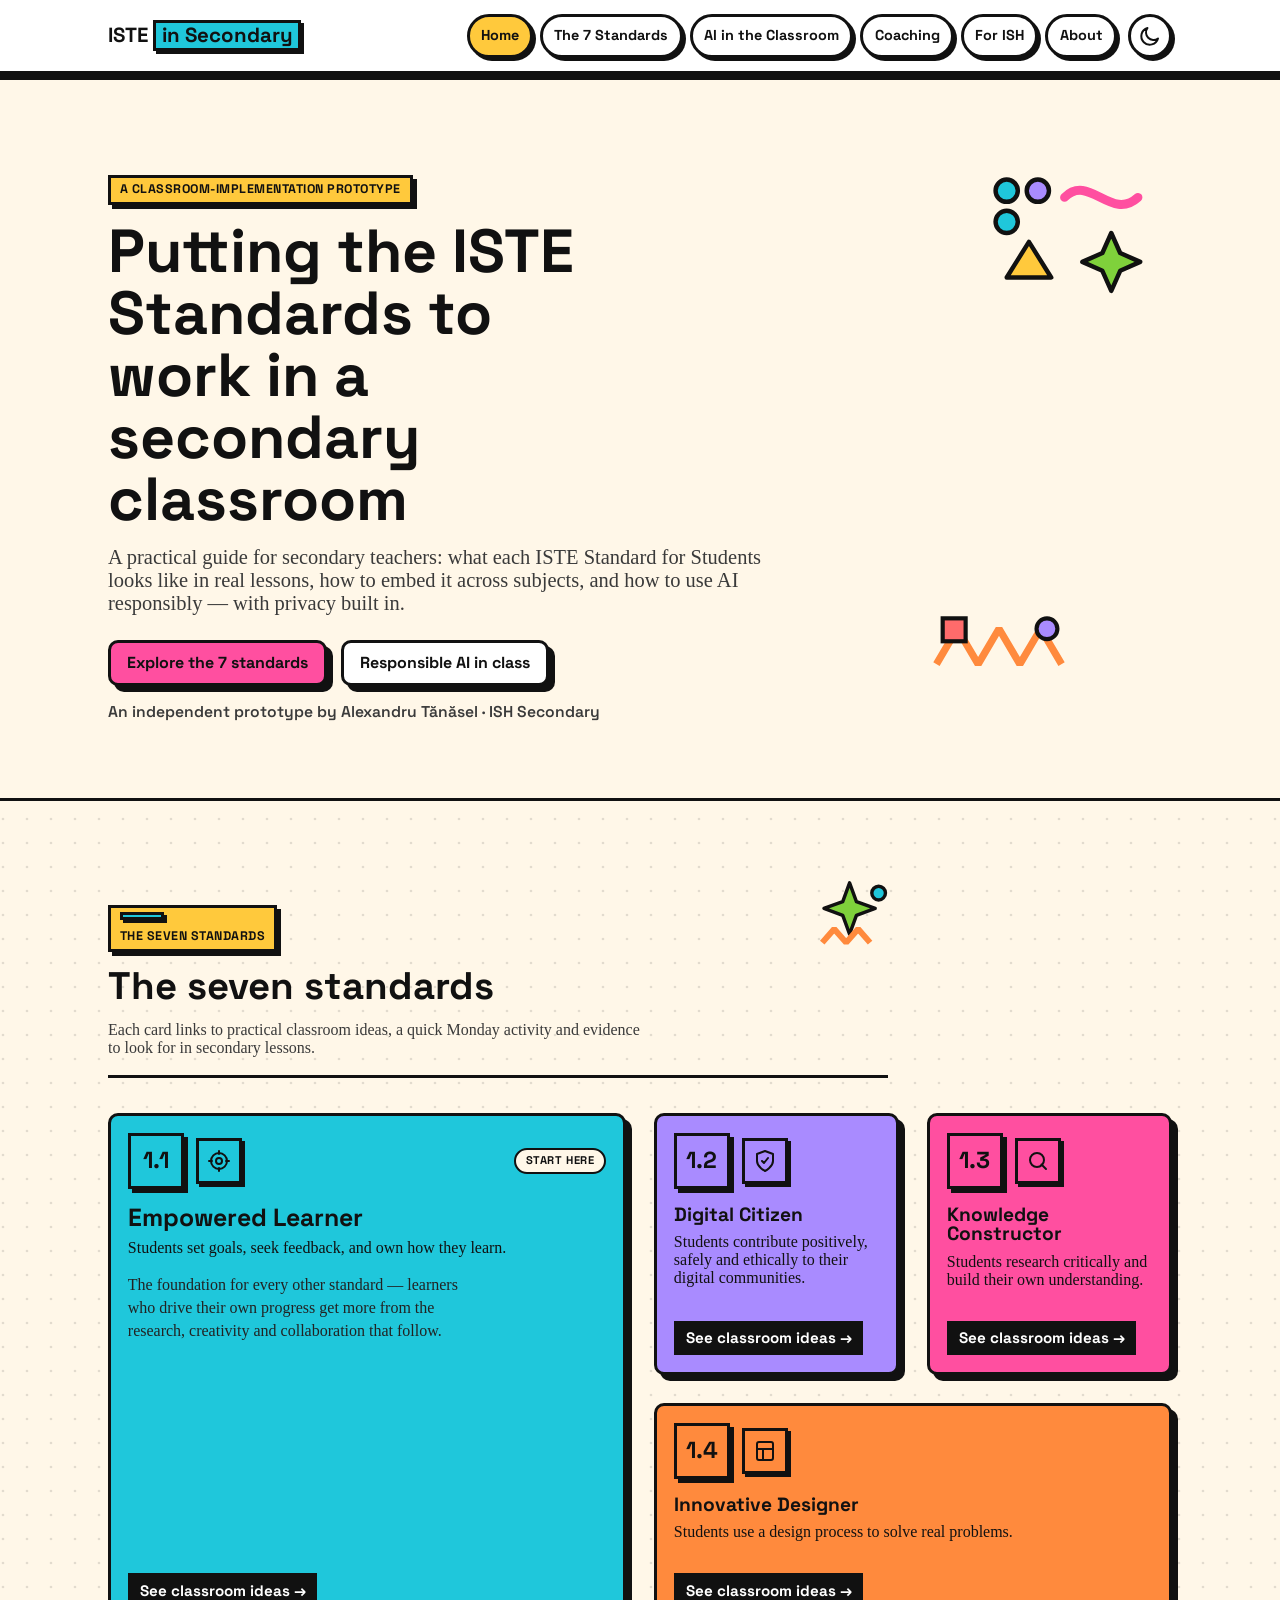
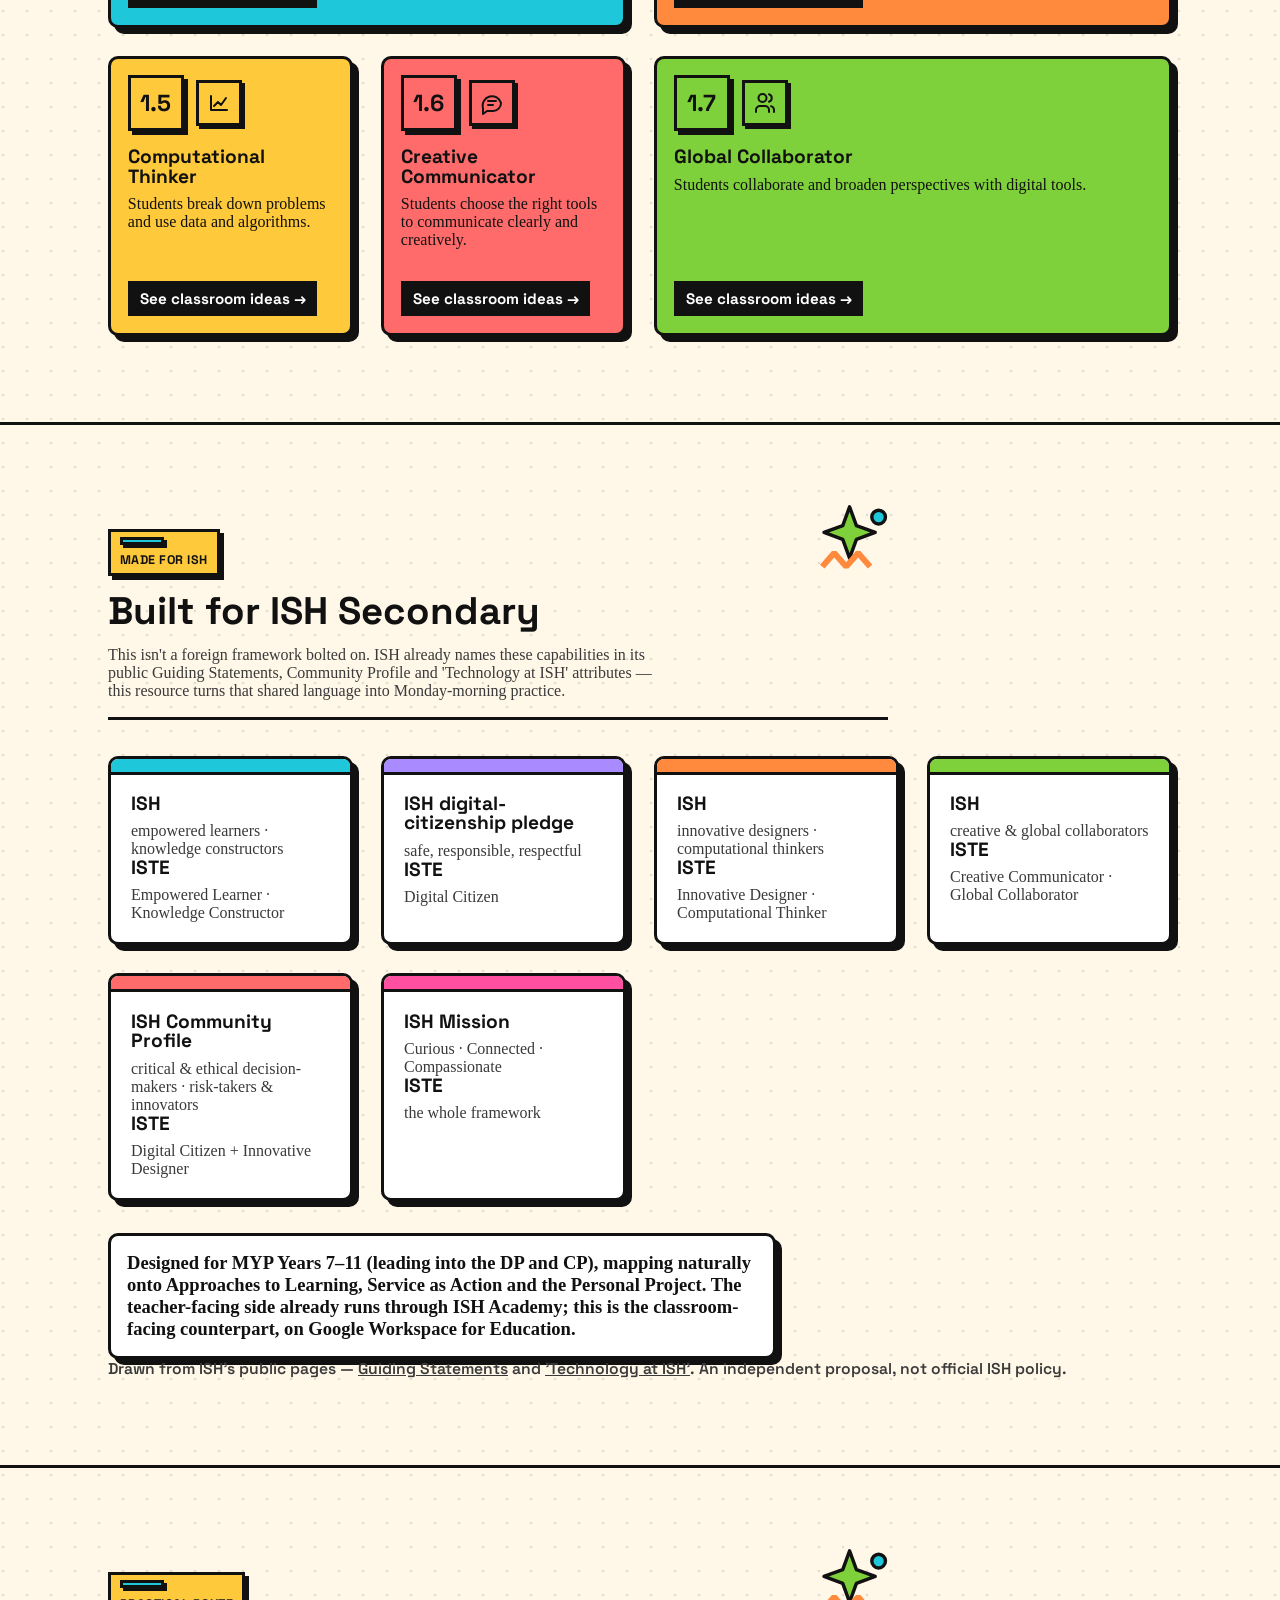
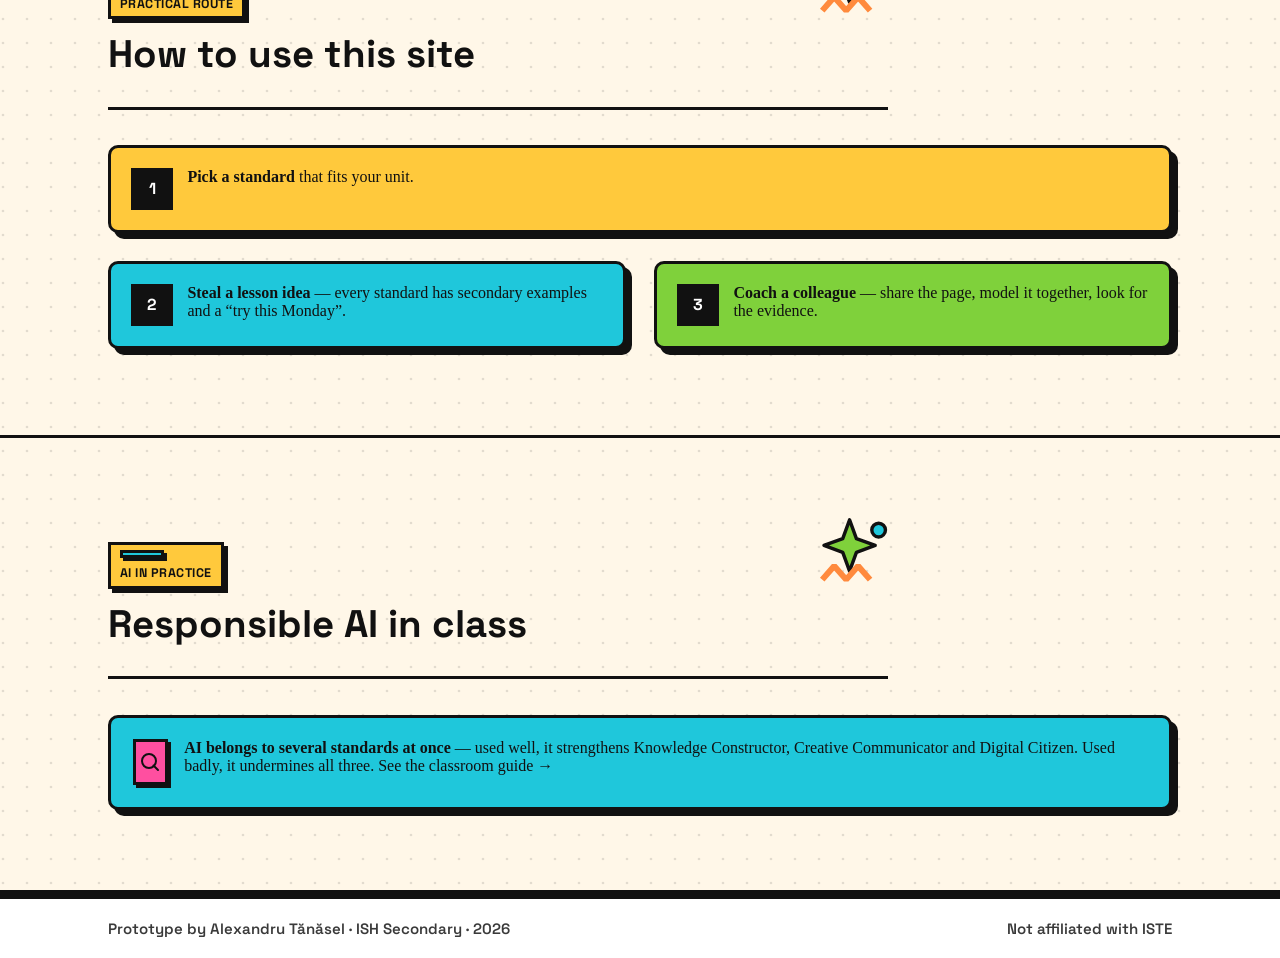
==== index.html @ 7b39c1ab "UI polish: fix tablet nav overflow + enrich featured tile - Raise hamburger breakpoint 820px -> 1000" ====
<!doctype html>
<html lang="en" data-theme="light">
<head>
  <meta charset="utf-8">
  <meta name="viewport" content="width=device-width, initial-scale=1">
  <title>ISTE in Secondary | Classroom Implementation Prototype</title>
  <meta name="description" content="A practical secondary-school guide to putting the ISTE Standards for Students into classroom practice, with responsible AI and privacy built in.">
  <meta property="og:title" content="ISTE in Secondary">
  <meta property="og:description" content="Putting the ISTE Standards to work in secondary classrooms through practical lesson ideas, coaching and responsible AI use.">
  <meta property="og:type" content="website">
  <link rel="preconnect" href="https://fonts.googleapis.com">
  <link rel="preconnect" href="https://fonts.gstatic.com" crossorigin>
  <link href="https://fonts.googleapis.com/css2?family=Space+Grotesk:wght@500;600;700&amp;family=Inter:wght@400;500;600;700&amp;display=swap" rel="stylesheet">
  <link rel="icon" href="assets/favicon.svg" type="image/svg+xml">
  <link rel="stylesheet" href="assets/styles.css">
  <script src="assets/app.js" defer></script>
</head>
<body>
  <a class="skip-link" href="#main">Skip to content</a>

  <svg class="svg-sprite" aria-hidden="true" focusable="false">
    <symbol id="icon-menu" viewBox="0 0 24 24"><path d="M4 7h16M4 12h16M4 17h16" fill="none" stroke="currentColor" stroke-width="2" stroke-linecap="round"/></symbol>
    <symbol id="icon-close" viewBox="0 0 24 24"><path d="m6 6 12 12M18 6 6 18" fill="none" stroke="currentColor" stroke-width="2" stroke-linecap="round"/></symbol>
    <symbol id="icon-sun" viewBox="0 0 24 24"><path d="M12 4V2m0 20v-2m8-8h2M2 12h2m14.95-6.95 1.4-1.4M3.65 20.35l1.4-1.4m0-13.9-1.4-1.4m16.7 16.7-1.4-1.4M12 8a4 4 0 1 1 0 8 4 4 0 0 1 0-8Z" fill="none" stroke="currentColor" stroke-width="2" stroke-linecap="round" stroke-linejoin="round"/></symbol>
    <symbol id="icon-moon" viewBox="0 0 24 24"><path d="M20 14.5A7.5 7.5 0 0 1 9.5 4 8.5 8.5 0 1 0 20 14.5Z" fill="none" stroke="currentColor" stroke-width="2" stroke-linecap="round" stroke-linejoin="round"/></symbol>
    <symbol id="icon-target" viewBox="0 0 24 24"><circle cx="12" cy="12" r="8" fill="none" stroke="currentColor" stroke-width="2"/><circle cx="12" cy="12" r="3" fill="none" stroke="currentColor" stroke-width="2"/><path d="M12 2v3M12 19v3M2 12h3M19 12h3" fill="none" stroke="currentColor" stroke-width="2" stroke-linecap="round"/></symbol>
    <symbol id="icon-shield" viewBox="0 0 24 24"><path d="M12 22s8-4 8-10V5l-8-3-8 3v7c0 6 8 10 8 10Z" fill="none" stroke="currentColor" stroke-width="2" stroke-linejoin="round"/><path d="m9 12 2 2 4-5" fill="none" stroke="currentColor" stroke-width="2" stroke-linecap="round" stroke-linejoin="round"/></symbol>
    <symbol id="icon-search" viewBox="0 0 24 24"><circle cx="11" cy="11" r="7" fill="none" stroke="currentColor" stroke-width="2"/><path d="m20 20-4.5-4.5" fill="none" stroke="currentColor" stroke-width="2" stroke-linecap="round"/></symbol>
    <symbol id="icon-lightbulb" viewBox="0 0 24 24"><path d="M9 18h6M10 22h4M8 14a6 6 0 1 1 8 0c-.8.7-1.2 1.5-1.2 2.5H9.2c0-1-.4-1.8-1.2-2.5Z" fill="none" stroke="currentColor" stroke-width="2" stroke-linecap="round" stroke-linejoin="round"/></symbol>
    <symbol id="icon-layout" viewBox="0 0 24 24"><path d="M4 5a2 2 0 0 1 2-2h12a2 2 0 0 1 2 2v14a2 2 0 0 1-2 2H6a2 2 0 0 1-2-2V5Z" fill="none" stroke="currentColor" stroke-width="2"/><path d="M4 10h16M10 10v11" fill="none" stroke="currentColor" stroke-width="2"/></symbol>
    <symbol id="icon-data" viewBox="0 0 24 24"><path d="M4 19V5M4 19h16" fill="none" stroke="currentColor" stroke-width="2" stroke-linecap="round"/><path d="m7 15 4-4 3 3 5-7" fill="none" stroke="currentColor" stroke-width="2" stroke-linecap="round" stroke-linejoin="round"/></symbol>
    <symbol id="icon-message" viewBox="0 0 24 24"><path d="M21 12a8 8 0 0 1-8 8H7l-4 3v-6a8 8 0 1 1 18-5Z" fill="none" stroke="currentColor" stroke-width="2" stroke-linejoin="round"/><path d="M8 10h8M8 14h5" fill="none" stroke="currentColor" stroke-width="2" stroke-linecap="round"/></symbol>
    <symbol id="icon-users" viewBox="0 0 24 24"><path d="M16 21v-2a4 4 0 0 0-4-4H7a4 4 0 0 0-4 4v2M9.5 11a4 4 0 1 0 0-8 4 4 0 0 0 0 8ZM21 21v-2a4 4 0 0 0-3-3.85M16 3.2a4 4 0 0 1 0 7.6" fill="none" stroke="currentColor" stroke-width="2" stroke-linecap="round" stroke-linejoin="round"/></symbol>
  </svg>

  <header class="site-header">
    <div class="header-inner">
      <a class="wordmark" href="index.html" aria-label="ISTE in Secondary home">ISTE <strong>in Secondary</strong></a>
      <button class="menu-toggle" type="button" data-menu-toggle aria-label="Open menu" aria-expanded="false" aria-controls="site-nav">
        <svg class="icon icon-menu" aria-hidden="true"><use href="#icon-menu"></use></svg>
        <svg class="icon icon-close" aria-hidden="true"><use href="#icon-close"></use></svg>
      </button>
      <nav class="site-nav" id="site-nav" aria-label="Primary navigation">
        <a href="index.html" aria-current="page">Home</a>
        <a href="standards.html">The 7 Standards</a>
        <a href="ai.html">AI in the Classroom</a>
        <a href="coaching.html">Coaching</a>
        <a href="index.html#for-ish">For ISH</a>
        <a href="about.html">About</a>
        <button class="theme-toggle" type="button" data-theme-toggle aria-label="Switch to dark theme" aria-pressed="false">
          <svg class="icon icon-moon" aria-hidden="true"><use href="#icon-moon"></use></svg>
          <svg class="icon icon-sun" aria-hidden="true"><use href="#icon-sun"></use></svg>
          <span class="sr-only">Toggle theme</span>
        </button>
      </nav>
    </div>
  </header>

  <main id="main">
    <section class="hero">
      <div class="container">
        <svg class="motif motif-hero motif-hero-a" aria-hidden="true" focusable="false" viewBox="0 0 160 120"><circle class="motif-dot" cx="24" cy="24" r="10"/><circle class="motif-dot motif-dot-alt" cx="52" cy="24" r="10"/><circle class="motif-dot" cx="24" cy="52" r="10"/><path class="motif-squiggle" d="M76 30c22-22 42 22 66 0"/><path class="motif-triangle" d="M24 102 44 70l20 32z"/><path class="motif-star" d="m118 62 8 18 18 8-18 8-8 18-8-18-18-8 18-8z"/></svg>
        <svg class="motif motif-hero motif-hero-b" aria-hidden="true" focusable="false" viewBox="0 0 140 80"><path class="motif-zig" d="M10 52 30 18l20 34 20-34 20 34 20-34 20 34"/><rect class="motif-block" x="16" y="8" width="22" height="22" rx="0"/><circle class="motif-dot motif-dot-alt" cx="116" cy="18" r="10"/></svg>
        <span class="overline">A CLASSROOM-IMPLEMENTATION PROTOTYPE</span>
        <h1>Putting the ISTE Standards to work in a secondary classroom</h1>
        <p class="lede">A practical guide for secondary teachers: what each ISTE Standard for Students looks like in real lessons, how to embed it across subjects, and how to use AI responsibly — with privacy built in.</p>
        <div class="button-row">
          <a class="button button-primary" href="standards.html">Explore the 7 standards</a>
          <a class="button button-ghost" href="ai.html">Responsible AI in class</a>
        </div>
        <p class="hero-credit">An independent prototype by Alexandru Tănăsel · ISH Secondary</p>
      </div>
    </section>

    <section class="section-block" aria-labelledby="standards-heading">
      <div class="container">
        <div class="section-heading">
          <svg class="motif motif-heading" aria-hidden="true" focusable="false" viewBox="0 0 96 96"><path class="motif-star" d="m44 8 8 22 22 8-22 8-8 22-8-22-22-8 22-8z"/><path class="motif-zig" d="m12 78 14-16 14 16 14-16 14 16"/><circle class="motif-dot" cx="78" cy="20" r="8"/></svg>
          <span class="section-kicker">The seven standards</span>
          <h2 id="standards-heading">The seven standards</h2>
          <p>Each card links to practical classroom ideas, a quick Monday activity and evidence to look for in secondary lessons.</p>
        </div>
        <div class="bento-grid">
          <a class="standard-card s1 featured" href="standards.html#s1">
            <div class="card-top">
              <span class="standard-number">1.1</span>
              <span class="icon-chip"><svg class="icon" aria-hidden="true"><use href="#icon-target"></use></svg></span>
              <span class="featured-tag">Start here</span>
            </div>
            <div>
              <h3>Empowered Learner</h3>
              <p>Students set goals, seek feedback, and own how they learn.</p>
              <p class="featured-extra">The foundation for every other standard &mdash; learners who drive their own progress get more from the research, creativity and collaboration that follow.</p>
            </div>
            <span class="card-link">See classroom ideas &rarr;</span>
          </a>
          <a class="standard-card s2" href="standards.html#s2">
            <div class="card-top">
              <span class="standard-number">1.2</span>
              <span class="icon-chip"><svg class="icon" aria-hidden="true"><use href="#icon-shield"></use></svg></span>
            </div>
            <div>
              <h3>Digital Citizen</h3>
              <p>Students contribute positively, safely and ethically to their digital communities.</p>
            </div>
            <span class="card-link">See classroom ideas &rarr;</span>
          </a>
          <a class="standard-card s3" href="standards.html#s3">
            <div class="card-top">
              <span class="standard-number">1.3</span>
              <span class="icon-chip"><svg class="icon" aria-hidden="true"><use href="#icon-search"></use></svg></span>
            </div>
            <div>
              <h3>Knowledge Constructor</h3>
              <p>Students research critically and build their own understanding.</p>
            </div>
            <span class="card-link">See classroom ideas &rarr;</span>
          </a>
          <a class="standard-card s4" href="standards.html#s4">
            <div class="card-top">
              <span class="standard-number">1.4</span>
              <span class="icon-chip"><svg class="icon" aria-hidden="true"><use href="#icon-layout"></use></svg></span>
            </div>
            <div>
              <h3>Innovative Designer</h3>
              <p>Students use a design process to solve real problems.</p>
            </div>
            <span class="card-link">See classroom ideas &rarr;</span>
          </a>
          <a class="standard-card s5" href="standards.html#s5">
            <div class="card-top">
              <span class="standard-number">1.5</span>
              <span class="icon-chip"><svg class="icon" aria-hidden="true"><use href="#icon-data"></use></svg></span>
            </div>
            <div>
              <h3>Computational Thinker</h3>
              <p>Students break down problems and use data and algorithms.</p>
            </div>
            <span class="card-link">See classroom ideas &rarr;</span>
          </a>
          <a class="standard-card s6" href="standards.html#s6">
            <div class="card-top">
              <span class="standard-number">1.6</span>
              <span class="icon-chip"><svg class="icon" aria-hidden="true"><use href="#icon-message"></use></svg></span>
            </div>
            <div>
              <h3>Creative Communicator</h3>
              <p>Students choose the right tools to communicate clearly and creatively.</p>
            </div>
            <span class="card-link">See classroom ideas &rarr;</span>
          </a>
          <a class="standard-card s7" href="standards.html#s7">
            <div class="card-top">
              <span class="standard-number">1.7</span>
              <span class="icon-chip"><svg class="icon" aria-hidden="true"><use href="#icon-users"></use></svg></span>
            </div>
            <div>
              <h3>Global Collaborator</h3>
              <p>Students collaborate and broaden perspectives with digital tools.</p>
            </div>
            <span class="card-link">See classroom ideas &rarr;</span>
          </a>
        </div>
      </div>
    </section>

    <section class="section-block" id="for-ish" aria-labelledby="for-ish-heading">
      <div class="container">
        <div class="section-heading">
          <svg class="motif motif-heading" aria-hidden="true" focusable="false" viewBox="0 0 96 96"><path class="motif-star" d="m44 8 8 22 22 8-22 8-8 22-8-22-22-8 22-8z"/><path class="motif-zig" d="m12 78 14-16 14 16 14-16 14 16"/><circle class="motif-dot" cx="78" cy="20" r="8"/></svg>
          <span class="section-kicker">MADE FOR ISH</span>
          <h2 id="for-ish-heading">Built for ISH Secondary</h2>
          <p>This isn't a foreign framework bolted on. ISH already names these capabilities in its public Guiding Statements, Community Profile and 'Technology at ISH' attributes — this resource turns that shared language into Monday-morning practice.</p>
        </div>
        <div class="cards-grid">
          <article class="info-card s1">
            <h3>ISH</h3>
            <p>empowered learners · knowledge constructors</p>
            <h3>ISTE</h3>
            <p>Empowered Learner · Knowledge Constructor</p>
          </article>
          <article class="info-card s2">
            <h3>ISH digital-citizenship pledge</h3>
            <p>safe, responsible, respectful</p>
            <h3>ISTE</h3>
            <p>Digital Citizen</p>
          </article>
          <article class="info-card s4">
            <h3>ISH</h3>
            <p>innovative designers · computational thinkers</p>
            <h3>ISTE</h3>
            <p>Innovative Designer · Computational Thinker</p>
          </article>
          <article class="info-card s7">
            <h3>ISH</h3>
            <p>creative &amp; global collaborators</p>
            <h3>ISTE</h3>
            <p>Creative Communicator · Global Collaborator</p>
          </article>
          <article class="info-card s6">
            <h3>ISH Community Profile</h3>
            <p>critical &amp; ethical decision-makers · risk-takers &amp; innovators</p>
            <h3>ISTE</h3>
            <p>Digital Citizen + Innovative Designer</p>
          </article>
          <article class="info-card s3">
            <h3>ISH Mission</h3>
            <p>Curious · Connected · Compassionate</p>
            <h3>ISTE</h3>
            <p>the whole framework</p>
          </article>
        </div>
        <p class="closing-line">Designed for <strong>MYP Years 7–11</strong> (leading into the DP and CP), mapping naturally onto Approaches to Learning, Service as Action and the Personal Project. The teacher-facing side already runs through <strong>ISH Academy</strong>; this is the classroom-facing counterpart, on <strong>Google Workspace for Education</strong>.</p>
        <p class="hero-credit">Drawn from ISH's public pages — <a href="https://www.ishthehague.nl/about/guiding-statements" target="_blank" rel="noopener">Guiding Statements</a> and <a href="https://www.ishthehague.nl/academic/technology-ish" target="_blank" rel="noopener">'Technology at ISH'</a>. An independent proposal, not official ISH policy.</p>
      </div>
    </section>

    <section class="section-block" aria-labelledby="use-heading">
      <div class="container">
        <div class="section-heading">
          <svg class="motif motif-heading" aria-hidden="true" focusable="false" viewBox="0 0 96 96"><path class="motif-star" d="m44 8 8 22 22 8-22 8-8 22-8-22-22-8 22-8z"/><path class="motif-zig" d="m12 78 14-16 14 16 14-16 14 16"/><circle class="motif-dot" cx="78" cy="20" r="8"/></svg>
          <span class="section-kicker">Practical route</span>
          <h2 id="use-heading">How to use this site</h2>
        </div>
        <div class="steps-grid">
          <article class="step-card">
            <span class="step-number">1</span>
            <p><strong>Pick a standard</strong> that fits your unit.</p>
          </article>
          <article class="step-card">
            <span class="step-number">2</span>
            <p><strong>Steal a lesson idea</strong> — every standard has secondary examples and a “try this Monday”.</p>
          </article>
          <article class="step-card">
            <span class="step-number">3</span>
            <p><strong>Coach a colleague</strong> — share the page, model it together, look for the evidence.</p>
          </article>
        </div>
      </div>
    </section>

    <section class="section-block" aria-labelledby="ai-heading">
      <div class="container">
        <div class="section-heading">
          <svg class="motif motif-heading" aria-hidden="true" focusable="false" viewBox="0 0 96 96"><path class="motif-star" d="m44 8 8 22 22 8-22 8-8 22-8-22-22-8 22-8z"/><path class="motif-zig" d="m12 78 14-16 14 16 14-16 14 16"/><circle class="motif-dot" cx="78" cy="20" r="8"/></svg>
          <span class="section-kicker">AI in practice</span>
          <h2 id="ai-heading">Responsible AI in class</h2>
        </div>
        <a class="teaser-card" href="ai.html">
          <span class="icon-chip s3"><svg class="icon" aria-hidden="true"><use href="#icon-search"></use></svg></span>
          <span>
            <strong>AI belongs to several standards at once</strong> — used well, it strengthens Knowledge Constructor, Creative Communicator and Digital Citizen. Used badly, it undermines all three. <span>See the classroom guide &rarr;</span>
          </span>
        </a>
      </div>
    </section>
  </main>

  <footer class="site-footer">
    <div class="footer-inner">
      <p>Prototype by Alexandru Tănăsel · ISH Secondary · <span data-year>2026</span></p>
      <p>Not affiliated with ISTE</p>
    </div>
  </footer>
</body>
</html>
---- assets/styles.css ----
:root{
  --paper:#FFF7E8; --surface:#FFFFFF; --ink:#111111; --muted:#3A3A3A; --line:#111111;
  --pink:#FF4FA0; --cyan:#1FC7DB; --yellow:#FFC93C; --lime:#7FD13B; --violet:#A98BFF; --orange:#FF8A3D; --coral:#FF6B6B;
  --primary:#FF4FA0; --accent:#1FC7DB; --radius:10px; --shadow:6px 6px 0 var(--ink); --maxw:1120px;
  --s1:#1FC7DB; --s2:#A98BFF; --s3:#FF4FA0; --s4:#FF8A3D; --s5:#FFC93C; --s6:#FF6B6B; --s7:#7FD13B;
  --gap:clamp(1rem,2.5vw,1.75rem);
  --paper-dots:url("data:image/svg+xml,%3Csvg xmlns='http://www.w3.org/2000/svg' width='24' height='24' viewBox='0 0 24 24'%3E%3Ccircle cx='3' cy='3' r='1.35' fill='%23111111' fill-opacity='.12'/%3E%3C/svg%3E");
}
[data-theme="dark"]{
  --paper:#161616; --surface:#201E1A; --ink:#FFFFFF; --muted:#D8D2C6; --line:#FFFFFF; --shadow:6px 6px 0 #FFFFFF;
  --paper-dots:url("data:image/svg+xml,%3Csvg xmlns='http://www.w3.org/2000/svg' width='24' height='24' viewBox='0 0 24 24'%3E%3Ccircle cx='3' cy='3' r='1.35' fill='%23FFFFFF' fill-opacity='.13'/%3E%3C/svg%3E");
}

*,
*::before,
*::after{
  box-sizing:border-box;
}

html{
  background:var(--paper);
  color:var(--ink);
  scroll-behavior:smooth;
}

body{
  margin:0;
  min-width:0;
  overflow-x:hidden;
  background-color:var(--paper);
  background-image:var(--paper-dots);
  color:var(--ink);
  font-family:"Inter", system-ui, -apple-system, BlinkMacSystemFont, "Segoe UI", sans-serif;
  font-size:1.0625rem;
  line-height:1.6;
  text-rendering:optimizeLegibility;
}

:target{
  scroll-margin-top:7.25rem;
}

body,
button,
input,
textarea,
select{
  font:inherit;
}

a{
  color:inherit;
}

svg{
  display:block;
  flex:0 0 auto;
}

h1,
h2,
h3,
p,
ul,
ol{
  margin-top:0;
}

h1,
h2,
h3{
  color:var(--ink);
  font-family:"Space Grotesk", "Inter", system-ui, sans-serif;
  font-weight:700;
  letter-spacing:0;
  line-height:1.02;
}

h1{
  max-width:13.5ch;
  margin-bottom:1rem;
  font-size:clamp(2.4rem,5vw,3.8rem);
}

h2{
  margin-bottom:1rem;
  font-size:clamp(1.7rem,3vw,2.45rem);
}

h3{
  margin-bottom:.55rem;
  font-size:1.2rem;
}

p{
  color:var(--muted);
}

ul,
ol{
  padding-left:1.25rem;
}

.svg-sprite{
  position:absolute;
  width:0;
  height:0;
  overflow:hidden;
}

.skip-link{
  position:absolute;
  top:.75rem;
  left:.75rem;
  z-index:100;
  min-height:44px;
  padding:.65rem 1rem;
  border:3px solid var(--line);
  border-radius:var(--radius);
  background:var(--yellow);
  box-shadow:var(--shadow);
  color:#111111;
  font-family:"Space Grotesk", "Inter", system-ui, sans-serif;
  font-weight:700;
  text-decoration:none;
  transform:translateY(-190%);
}

.skip-link:focus{
  transform:translateY(0);
  outline:3px solid var(--line);
  outline-offset:2px;
}

.site-header{
  position:sticky;
  top:0;
  z-index:50;
  border-bottom:3px solid var(--line);
  background:var(--surface);
  box-shadow:0 6px 0 var(--line);
}

.header-inner{
  position:relative;
  display:flex;
  align-items:center;
  max-width:var(--maxw);
  margin:0 auto;
  padding:.85rem var(--gap);
  gap:1rem;
}

.wordmark{
  display:inline-flex;
  align-items:center;
  gap:.32rem;
  color:var(--ink);
  font-family:"Space Grotesk", "Inter", system-ui, sans-serif;
  font-size:1.28rem;
  font-weight:700;
  line-height:1;
  text-decoration:none;
  white-space:nowrap;
}

.wordmark strong{
  display:inline-block;
  padding:.14rem .34rem .18rem;
  border:3px solid #111111;
  border-radius:0;
  background:var(--cyan);
  box-shadow:3px 3px 0 #111111;
  color:#111111;
}

.site-nav{
  display:flex;
  align-items:center;
  gap:.45rem;
  margin-left:auto;
}

.site-nav a{
  display:inline-flex;
  align-items:center;
  min-height:44px;
  padding:.42rem .7rem;
  border:3px solid var(--line);
  border-radius:999px;
  background:var(--surface);
  box-shadow:3px 3px 0 var(--line);
  color:var(--ink);
  font-family:"Space Grotesk", "Inter", system-ui, sans-serif;
  font-size:.9rem;
  font-weight:700;
  line-height:1.1;
  text-decoration:none;
}

.site-nav a:hover,
.site-nav a[aria-current="page"]{
  border-color:#111111;
  background:var(--yellow);
  box-shadow:3px 3px 0 var(--line);
  color:#111111;
}

.menu-toggle,
.theme-toggle{
  display:inline-flex;
  align-items:center;
  justify-content:center;
  width:44px;
  min-width:44px;
  height:44px;
  border:3px solid var(--line);
  border-radius:999px;
  background:var(--surface);
  box-shadow:3px 3px 0 var(--line);
  color:var(--ink);
  cursor:pointer;
}

.menu-toggle{
  display:none;
  margin-left:auto;
}

.theme-toggle{
  margin-left:.25rem;
}

.menu-toggle:hover,
.theme-toggle:hover{
  border-color:#111111;
  background:var(--violet);
  box-shadow:3px 3px 0 var(--line);
  color:#111111;
}

.icon{
  width:24px;
  height:24px;
}

.icon-sun{
  display:none;
}

[data-theme="dark"] .icon-sun{
  display:block;
}

[data-theme="dark"] .icon-moon{
  display:none;
}

.icon-close{
  display:none;
}

.menu-toggle[aria-expanded="true"] .icon-menu{
  display:none;
}

.menu-toggle[aria-expanded="true"] .icon-close{
  display:block;
}

.sr-only{
  position:absolute;
  width:1px;
  height:1px;
  padding:0;
  margin:-1px;
  overflow:hidden;
  clip:rect(0,0,0,0);
  white-space:nowrap;
  border:0;
}

:focus-visible{
  outline:3px solid var(--line);
  outline-offset:2px;
}

.container{
  max-width:var(--maxw);
  margin:0 auto;
  padding:0 var(--gap);
}

.hero,
.page-hero{
  position:relative;
  border-bottom:3px solid var(--line);
  background:var(--paper);
  padding:clamp(3.3rem,8vw,6.3rem) 0 clamp(2.7rem,6vw,4.7rem);
}

.hero .container,
.page-hero .container,
.section-heading,
.standard-title,
.prose section{
  position:relative;
}

.hero .container > :not(.motif),
.page-hero .container > :not(.motif),
.section-heading > :not(.motif),
.standard-title > :not(.motif),
.prose section > :not(.motif){
  position:relative;
  z-index:1;
}

.hero .lede,
.page-hero .lede{
  max-width:68ch;
  margin-bottom:1.4rem;
  color:var(--muted);
  font-size:clamp(1.12rem,2vw,1.28rem);
}

.overline,
.section-kicker{
  display:inline-block;
  width:max-content;
  max-width:100%;
  margin-bottom:.9rem;
  padding:.28rem .55rem .34rem;
  border:3px solid #111111;
  border-radius:0;
  background:var(--yellow);
  box-shadow:4px 4px 0 #111111;
  color:#111111;
  font-family:"Space Grotesk", "Inter", system-ui, sans-serif;
  font-size:.78rem;
  font-weight:700;
  letter-spacing:.04em;
  line-height:1.15;
  text-transform:uppercase;
}

.section-kicker::before{
  display:block;
  width:44px;
  height:8px;
  margin-bottom:.55rem;
  border:3px solid #111111;
  background:var(--accent);
  box-shadow:3px 3px 0 #111111;
  content:"";
}

.motif{
  position:absolute;
  z-index:0;
  pointer-events:none;
}

.motif-hero-a{
  top:-.7rem;
  right:clamp(.25rem,5vw,2.6rem);
  width:clamp(118px,16vw,178px);
}

.motif-hero-b{
  right:clamp(2.5rem,12vw,8rem);
  bottom:clamp(.5rem,3vw,1.8rem);
  width:clamp(94px,12vw,146px);
}

.motif-heading{
  top:-.7rem;
  right:-.35rem;
  width:82px;
}

.motif-standard{
  top:.5rem;
  right:.8rem;
  width:72px;
}

.motif-prose{
  top:1rem;
  right:.5rem;
}

.motif-dot{
  fill:var(--cyan);
  stroke:var(--line);
  stroke-width:4px;
}

.motif-dot-alt{
  fill:var(--violet);
}

.motif-squiggle{
  fill:none;
  stroke:var(--pink);
  stroke-width:8px;
  stroke-linecap:round;
}

.motif-triangle{
  fill:var(--yellow);
  stroke:var(--line);
  stroke-linejoin:round;
  stroke-width:4px;
}

.motif-star{
  fill:var(--lime);
  stroke:var(--line);
  stroke-linejoin:round;
  stroke-width:4px;
}

.motif-zig{
  fill:none;
  stroke:var(--orange);
  stroke-linejoin:bevel;
  stroke-width:7px;
}

.motif-block{
  fill:var(--coral);
  stroke:var(--line);
  stroke-width:4px;
}

.button-row{
  display:flex;
  flex-wrap:wrap;
  gap:.9rem;
  margin:1.6rem 0 1rem;
}

.button{
  display:inline-flex;
  align-items:center;
  justify-content:center;
  min-height:44px;
  padding:.68rem 1rem;
  border:3px solid var(--line);
  border-radius:var(--radius);
  box-shadow:var(--shadow);
  font-family:"Space Grotesk", "Inter", system-ui, sans-serif;
  font-size:1rem;
  font-weight:700;
  line-height:1.15;
  text-decoration:none;
}

.button-primary{
  border-color:#111111;
  background:var(--primary);
  box-shadow:var(--shadow);
  color:#111111;
}

.button-ghost{
  background:var(--surface);
  color:var(--ink);
}

.hero-credit{
  margin:0;
  color:var(--muted);
  font-family:"Space Grotesk", "Inter", system-ui, sans-serif;
  font-size:.98rem;
  font-weight:600;
}

.section-block{
  padding:clamp(2.9rem,7vw,5.4rem) 0;
}

.section-block + .section-block{
  border-top:3px solid var(--line);
}

.section-heading{
  display:grid;
  grid-template-columns:minmax(0, 1fr);
  max-width:780px;
  margin-bottom:clamp(1.5rem,3vw,2.2rem);
  padding:1.1rem 6rem 1.1rem 0;
  border-bottom:3px solid var(--line);
}

.section-heading p{
  max-width:68ch;
  margin-bottom:0;
}

.bento-grid{
  display:grid;
  grid-template-columns:1fr;
  gap:var(--gap);
}

.standard-card,
.info-card,
.step-card,
.teaser-card,
.pathway-card,
.check-option,
.cta-card,
.practice-card{
  border:3px solid var(--line);
  border-radius:var(--radius);
  background:var(--surface);
  box-shadow:var(--shadow);
}

.standard-card{
  --standard-color:var(--s1);
  --standard-readable:#111111;
  display:flex;
  min-height:100%;
  flex-direction:column;
  gap:1rem;
  padding:1.05rem;
  border-color:#111111;
  background:var(--standard-color);
  color:#111111;
  cursor:pointer;
  text-decoration:none;
}

.standard-card h3,
.standard-card p{
  color:#111111;
}

.standard-card .card-link{
  display:inline-flex;
  width:max-content;
  max-width:100%;
  margin-top:auto;
  padding:.3rem .55rem;
  border:3px solid #111111;
  background:#111111;
  color:#FFFFFF;
  font-family:"Space Grotesk", "Inter", system-ui, sans-serif;
  font-size:.95rem;
  font-weight:700;
}

.card-top,
.standard-title{
  display:flex;
  align-items:center;
  gap:.75rem;
}

.standard-number{
  display:inline-flex;
  align-items:center;
  justify-content:center;
  min-width:56px;
  height:56px;
  padding:.15rem .45rem;
  border:3px solid #111111;
  border-radius:0;
  background:var(--standard-color);
  box-shadow:4px 4px 0 #111111;
  color:#111111;
  font-family:"Space Grotesk", "Inter", system-ui, sans-serif;
  font-size:1.45rem;
  font-weight:700;
  letter-spacing:0;
  line-height:1;
}

.icon-chip{
  display:inline-flex;
  align-items:center;
  justify-content:center;
  width:46px;
  height:46px;
  border:3px solid #111111;
  border-radius:0;
  background:var(--standard-color);
  box-shadow:3px 3px 0 #111111;
  color:#111111;
}

.s1{ --standard-color:var(--s1); --standard-readable:#111111; }
.s2{ --standard-color:var(--s2); --standard-readable:#111111; }
.s3{ --standard-color:var(--s3); --standard-readable:#111111; }
.s4{ --standard-color:var(--s4); --standard-readable:#111111; }
.s5{ --standard-color:var(--s5); --standard-readable:#111111; }
.s6{ --standard-color:var(--s6); --standard-readable:#111111; }
.s7{ --standard-color:var(--s7); --standard-readable:#111111; }

.steps-grid,
.cards-grid,
.pathway-grid,
.practice-grid{
  display:grid;
  grid-template-columns:1fr;
  gap:var(--gap);
}

.step-card,
.info-card,
.pathway-card,
.practice-card,
.check-option,
.cta-card{
  padding:1.25rem;
}

.step-card{
  display:grid;
  grid-template-columns:auto minmax(0, 1fr);
  gap:.9rem;
  border-color:#111111;
  background:var(--yellow);
  color:#111111;
}

.step-card:nth-child(2){
  background:var(--cyan);
}

.step-card:nth-child(3){
  background:var(--lime);
}

.step-card p,
.step-card strong{
  color:#111111;
}

.step-number{
  display:inline-flex;
  align-items:center;
  justify-content:center;
  width:42px;
  height:42px;
  border:3px solid #111111;
  border-radius:0;
  background:#111111;
  color:#FFFFFF;
  font-family:"Space Grotesk", "Inter", system-ui, sans-serif;
  font-weight:700;
  line-height:1;
}

.step-card p,
.pathway-card p,
.info-card p,
.practice-card p,
.check-option p,
.cta-card p{
  margin-bottom:0;
}

.teaser-card{
  display:flex;
  align-items:flex-start;
  gap:1rem;
  padding:1.35rem;
  border-color:#111111;
  background:var(--cyan);
  color:#111111;
  text-decoration:none;
}

.teaser-card > span:not(.icon-chip),
.teaser-card strong,
.teaser-card > span:not(.icon-chip) > span{
  color:#111111;
}

.info-card,
.pathway-card{
  position:relative;
  overflow:hidden;
  padding-top:2.2rem;
}

.info-card::before,
.pathway-card::before{
  position:absolute;
  top:0;
  left:0;
  right:0;
  height:16px;
  border-bottom:3px solid var(--line);
  background:var(--standard-color);
  content:"";
}

.info-card .icon-chip,
.pathway-card .icon-chip{
  margin-bottom:.9rem;
}

.standard-detail{
  position:relative;
  margin:2rem 0;
  padding:calc(1.35rem + 16px) clamp(1rem,2vw,1.4rem) clamp(1.55rem,3vw,2rem);
  border:3px solid var(--line);
  border-radius:var(--radius);
  background:var(--surface);
  box-shadow:var(--shadow);
}

.standard-detail::before{
  position:absolute;
  top:0;
  left:0;
  right:0;
  height:16px;
  border-bottom:3px solid #111111;
  background:var(--standard-color);
  content:"";
}

.standard-detail:first-of-type{
  margin-top:clamp(2.2rem,5vw,3.2rem);
}

.standard-detail h2{
  margin-bottom:.35rem;
}

.standard-title{
  align-items:flex-start;
  margin-bottom:1.35rem;
  padding:0 5.5rem 1rem 0;
  border-bottom:3px solid var(--line);
}

.standard-title .standard-number{
  min-width:62px;
  height:62px;
  font-size:1.6rem;
}

.standard-title .overline{
  margin-bottom:.4rem;
  background:var(--standard-color);
}

.standard-summary{
  max-width:64ch;
  margin-bottom:0;
  color:var(--muted);
}

.standard-grid{
  display:grid;
  grid-template-columns:minmax(0, 1fr);
  gap:1.35rem;
  margin-top:1.35rem;
}

.standard-copy p{
  max-width:70ch;
}

.plain-list{
  display:grid;
  gap:.6rem;
  margin-bottom:0;
  padding-left:1.15rem;
  color:var(--muted);
}

.try-this,
.privacy-callout{
  border:3px solid #111111;
  border-radius:var(--radius);
  background:var(--yellow);
  box-shadow:var(--shadow);
  color:#111111;
}

.try-this{
  display:grid;
  grid-template-columns:auto minmax(0, 1fr);
  gap:.9rem;
  margin-bottom:1.2rem;
  padding:1rem;
}

.try-this .icon-chip{
  background:var(--orange);
}

.try-this h3,
.try-this p,
.privacy-callout h2,
.privacy-callout li,
.privacy-callout span{
  color:#111111;
}

.try-this p{
  margin-bottom:0;
}

.check-list,
.icon-list{
  display:grid;
  gap:.7rem;
  margin:0;
  padding:0;
  list-style:none;
}

.check-list li,
.icon-list li{
  display:grid;
  grid-template-columns:auto minmax(0, 1fr);
  gap:.65rem;
  color:var(--muted);
}

.check-list svg,
.icon-list svg{
  width:24px;
  height:24px;
  margin-top:.12rem;
  padding:2px;
  border:2px solid var(--line);
  background:var(--lime);
  color:#111111;
}

.privacy-callout{
  padding:1.3rem;
  background:var(--cyan);
}

.privacy-callout h2{
  display:flex;
  flex-wrap:wrap;
  align-items:center;
  gap:.6rem;
}

.label-pill{
  display:inline-flex;
  align-items:center;
  min-height:32px;
  padding:.2rem .55rem;
  border:3px solid #111111;
  border-radius:0;
  background:var(--pink);
  color:#111111;
  font-family:"Space Grotesk", "Inter", system-ui, sans-serif;
  font-size:.76rem;
  font-weight:700;
  letter-spacing:.04em;
  text-transform:uppercase;
}

.practice-card{
  border-color:#111111;
  background:var(--lime);
  color:#111111;
}

.practice-card.risk{
  background:var(--coral);
}

.practice-card h3,
.practice-card li{
  color:#111111;
}

.practice-card h3{
  display:flex;
  align-items:center;
  gap:.55rem;
}

.practice-card h3 svg{
  width:24px;
  height:24px;
  color:#111111;
}

.closing-line{
  max-width:72ch;
  margin:2rem 0 0;
  padding:1rem;
  border:3px solid var(--line);
  border-radius:var(--radius);
  background:var(--surface);
  box-shadow:var(--shadow);
  color:var(--ink);
  font-size:1.16rem;
  font-weight:700;
}

.self-check{
  display:grid;
  gap:.85rem;
}

.self-check-note{
  margin-bottom:1rem;
  color:var(--muted);
  font-weight:700;
}

.check-option:nth-child(odd){
  background:var(--surface);
}

.check-option:nth-child(even){
  border-color:#111111;
  background:var(--violet);
  color:#111111;
}

.check-option:nth-child(even) p{
  color:#111111;
}

.coach-lens{
  display:grid;
  grid-template-columns:1fr;
  gap:1rem;
  margin:0;
  padding:0;
  list-style:none;
}

.coach-lens li{
  padding:1rem;
  border:3px solid var(--line);
  border-radius:var(--radius);
  background:var(--surface);
  box-shadow:var(--shadow);
}

.coach-lens strong{
  display:block;
  margin-bottom:.2rem;
  color:var(--ink);
  font-family:"Space Grotesk", "Inter", system-ui, sans-serif;
}

.coach-lens span{
  color:var(--muted);
}

.cta-card{
  display:flex;
  flex-wrap:wrap;
  align-items:center;
  justify-content:space-between;
  gap:1rem;
  border-color:#111111;
  background:var(--pink);
  color:#111111;
}

.cta-card h2,
.cta-card p{
  color:#111111;
}

.cta-card p{
  max-width:64ch;
}

.cta-card .button-primary{
  background:var(--cyan);
}

.prose{
  max-width:78ch;
}

.prose p{
  max-width:70ch;
}

.prose section{
  margin-bottom:1.5rem;
  padding:1.25rem 6rem 1.25rem 1.25rem;
  border:3px solid var(--line);
  border-radius:var(--radius);
  background:var(--surface);
  box-shadow:var(--shadow);
}

.prose section:last-child{
  margin-bottom:0;
}

.prose h2{
  padding-bottom:.75rem;
  border-bottom:3px solid var(--line);
}

.prose a{
  color:var(--ink);
  font-weight:700;
  text-decoration-thickness:3px;
  text-underline-offset:.18em;
}

.site-footer{
  border-top:3px solid var(--line);
  background:var(--surface);
  box-shadow:0 -6px 0 var(--line);
}

.footer-inner{
  display:flex;
  flex-wrap:wrap;
  align-items:center;
  justify-content:space-between;
  max-width:var(--maxw);
  margin:0 auto;
  padding:1.25rem var(--gap);
  gap:.6rem 1rem;
}

.site-footer p{
  margin:0;
  color:var(--muted);
  font-family:"Space Grotesk", "Inter", system-ui, sans-serif;
  font-size:.94rem;
  font-weight:600;
}

.button:hover,
.button:active,
.standard-card:hover,
.standard-card:active,
.teaser-card:hover,
.teaser-card:active,
.site-nav a:hover,
.site-nav a:active,
.menu-toggle:hover,
.menu-toggle:active,
.theme-toggle:hover,
.theme-toggle:active{
  transform:translate(3px,3px);
}

.button:hover,
.button:active,
.teaser-card:hover,
.teaser-card:active,
.menu-toggle:hover,
.menu-toggle:active,
.theme-toggle:hover,
.theme-toggle:active{
  box-shadow:3px 3px 0 var(--line);
}

.button-primary:hover,
.button-primary:active,
.standard-card:hover,
.standard-card:active{
  box-shadow:3px 3px 0 var(--line);
}

@media (min-width:700px){
  .bento-grid,
  .steps-grid,
  .cards-grid,
  .pathway-grid{
    grid-template-columns:repeat(2, minmax(0, 1fr));
  }

  .practice-grid{
    grid-template-columns:repeat(2, minmax(0, 1fr));
  }

  .step-card:first-child,
  .pathway-card:last-child{
    grid-column:span 2;
  }
}

@media (min-width:920px){
  .bento-grid{
    grid-template-columns:repeat(4, minmax(0, 1fr));
  }

  .standard-card:first-child{
    grid-column:span 2;
    grid-row:span 2;
  }

  .standard-card:nth-child(4),
  .standard-card:nth-child(7){
    grid-column:span 2;
  }

  .standard-grid{
    grid-template-columns:minmax(0, 1.35fr) minmax(280px, .65fr);
    align-items:start;
  }

  .cards-grid{
    grid-template-columns:repeat(4, minmax(0, 1fr));
  }

  .pathway-grid{
    grid-template-columns:repeat(3, minmax(0, 1fr));
  }

  .pathway-card:last-child{
    grid-column:auto;
  }
}

@media (max-width:920px){
  .motif-standard{
    display:none;
  }

  .standard-title{
    padding-right:0;
  }
}

@media (max-width:1000px){
  .menu-toggle{
    display:inline-flex;
  }

  .site-nav{
    position:absolute;
    top:100%;
    left:var(--gap);
    right:var(--gap);
    display:grid;
    grid-template-columns:1fr;
    gap:.5rem;
    margin-left:0;
    padding:.75rem;
    border:3px solid var(--line);
    border-top:0;
    border-radius:0 0 var(--radius) var(--radius);
    background:var(--surface);
    box-shadow:var(--shadow);
    opacity:0;
    pointer-events:none;
    transform:translateY(-.45rem);
    visibility:hidden;
  }

  .site-nav.is-open{
    opacity:1;
    pointer-events:auto;
    transform:translateY(0);
    visibility:visible;
  }

  .site-nav a{
    justify-content:flex-start;
    border-radius:var(--radius);
  }

  .theme-toggle{
    margin:.25rem 0 0;
  }
}

@media (max-width:700px){
  .motif-hero,
  .motif-heading{
    display:none;
  }

  .section-heading,
  .prose section{
    padding-right:0;
  }

  .prose section{
    padding:1.25rem;
  }
}

@media (max-width:520px){
  .wordmark{
    font-size:1.03rem;
  }

  .wordmark strong{
    padding-inline:.22rem;
  }

  .hero,
  .page-hero{
    padding-top:2.7rem;
  }

  .button-row,
  .cta-card{
    align-items:stretch;
    flex-direction:column;
  }

  .button{
    width:100%;
  }

  .standard-title{
    align-items:flex-start;
    flex-wrap:wrap;
  }
}

@media (prefers-reduced-motion:reduce){
  *,
  *::before,
  *::after{
    scroll-behavior:auto !important;
    transition-duration:.01ms !important;
    animation-duration:.01ms !important;
    animation-iteration-count:1 !important;
  }

  .button:hover,
  .button:active,
  .standard-card:hover,
  .standard-card:active,
  .teaser-card:hover,
  .teaser-card:active,
  .site-nav a:hover,
  .site-nav a:active,
  .menu-toggle:hover,
  .menu-toggle:active,
  .theme-toggle:hover,
  .theme-toggle:active{
    transform:none;
  }
}

@media (prefers-reduced-motion:no-preference){
  .site-nav,
  .site-nav a,
  .standard-card,
  .button,
  .teaser-card,
  .menu-toggle,
  .theme-toggle,
  .skip-link{
    transition:background-color 180ms ease, border-color 180ms ease, color 180ms ease, box-shadow 180ms ease, opacity 180ms ease, transform 180ms ease, visibility 180ms ease;
  }
}

/* Featured first standard card (Empowered Learner) — fills the 2x2 focal tile */
.standard-card.featured .featured-tag{
  margin-left:auto;
  align-self:center;
  font:700 .7rem/1 'Space Grotesk', system-ui, sans-serif;
  letter-spacing:.05em;
  text-transform:uppercase;
  padding:.34rem .62rem;
  border:2px solid #111;
  border-radius:999px;
  background:#FFF7E8;
  color:#111;
  white-space:nowrap;
}
.standard-card.featured .featured-extra{
  margin-top:.55rem;
  color:#222;
  font-size:.95rem;
  line-height:1.45;
}
@media (max-width:919px){
  .standard-card.featured .featured-extra{ display:none; }
}
@media (min-width:920px){
  .standard-card.featured{ justify-content:space-between; }
  .standard-card.featured h3{ font-size:1.55rem; }
  .standard-card.featured .featured-extra{ font-size:1rem; max-width:42ch; }
}
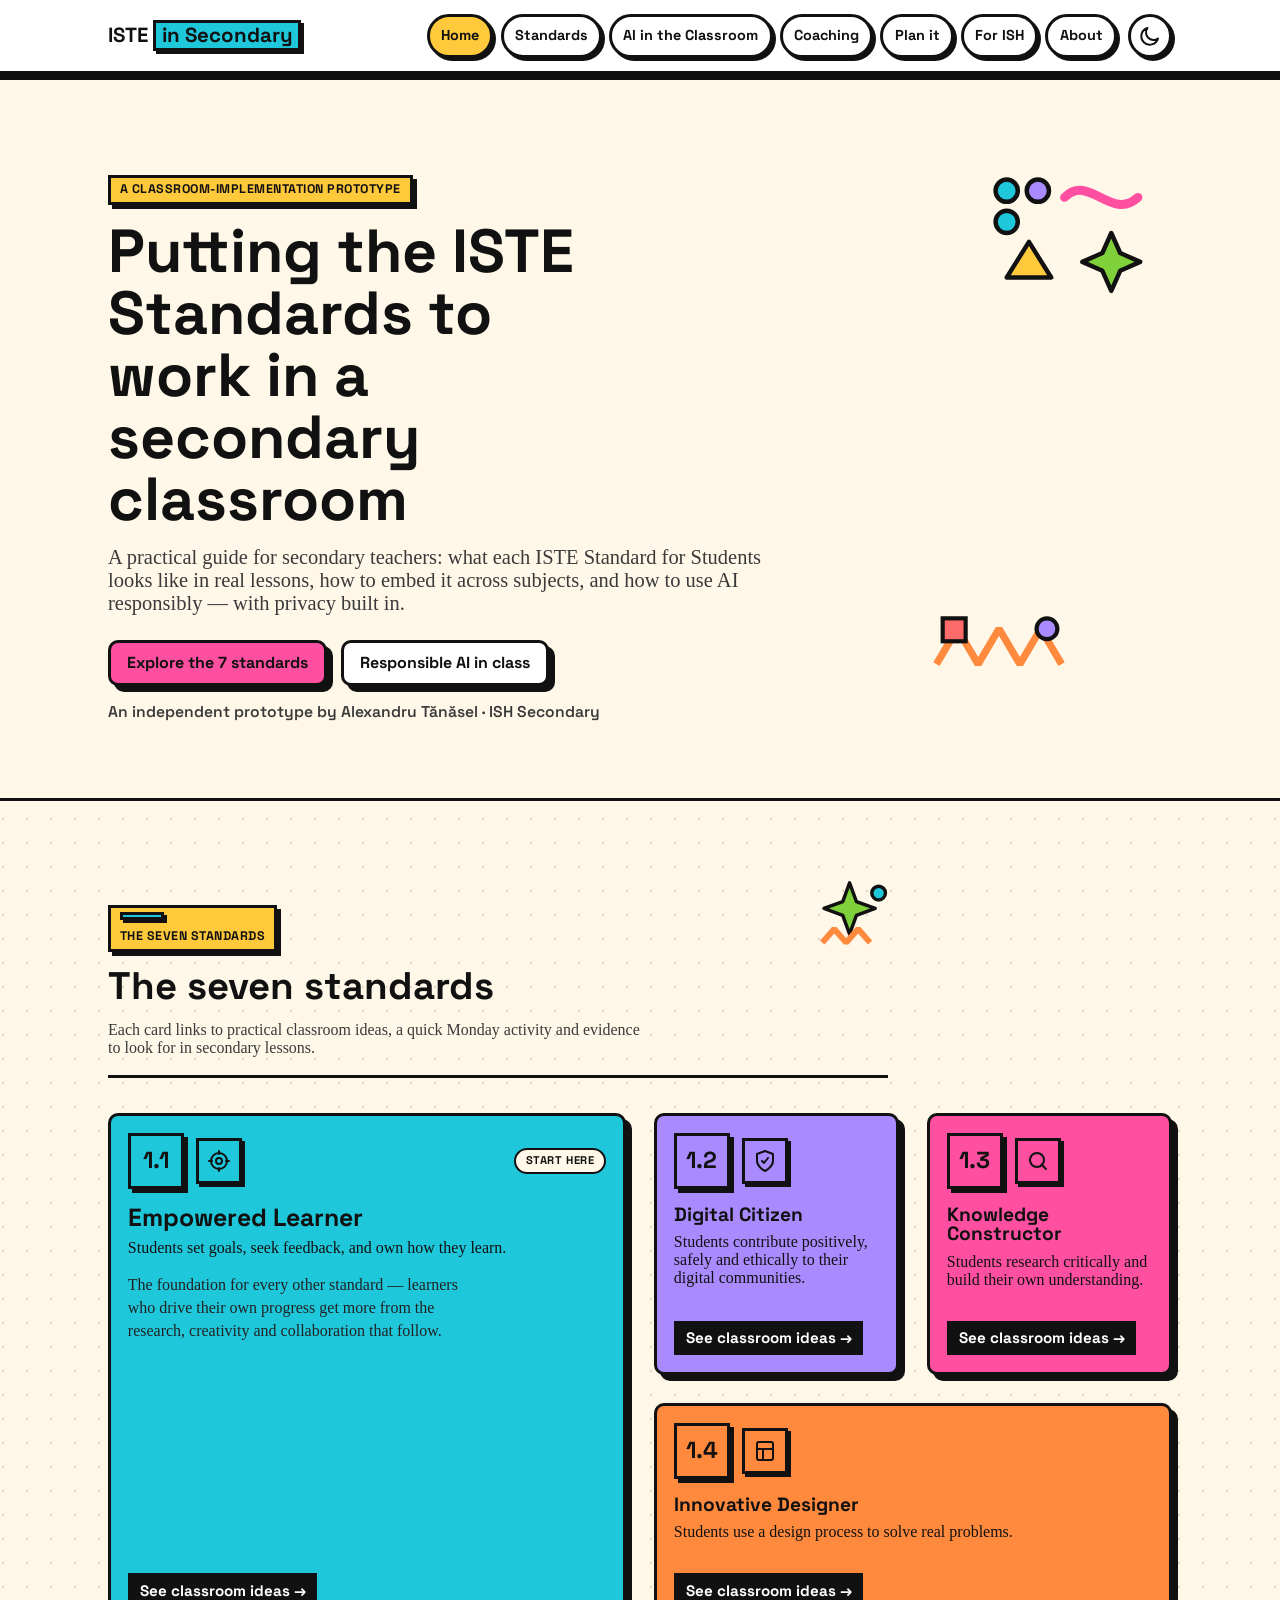
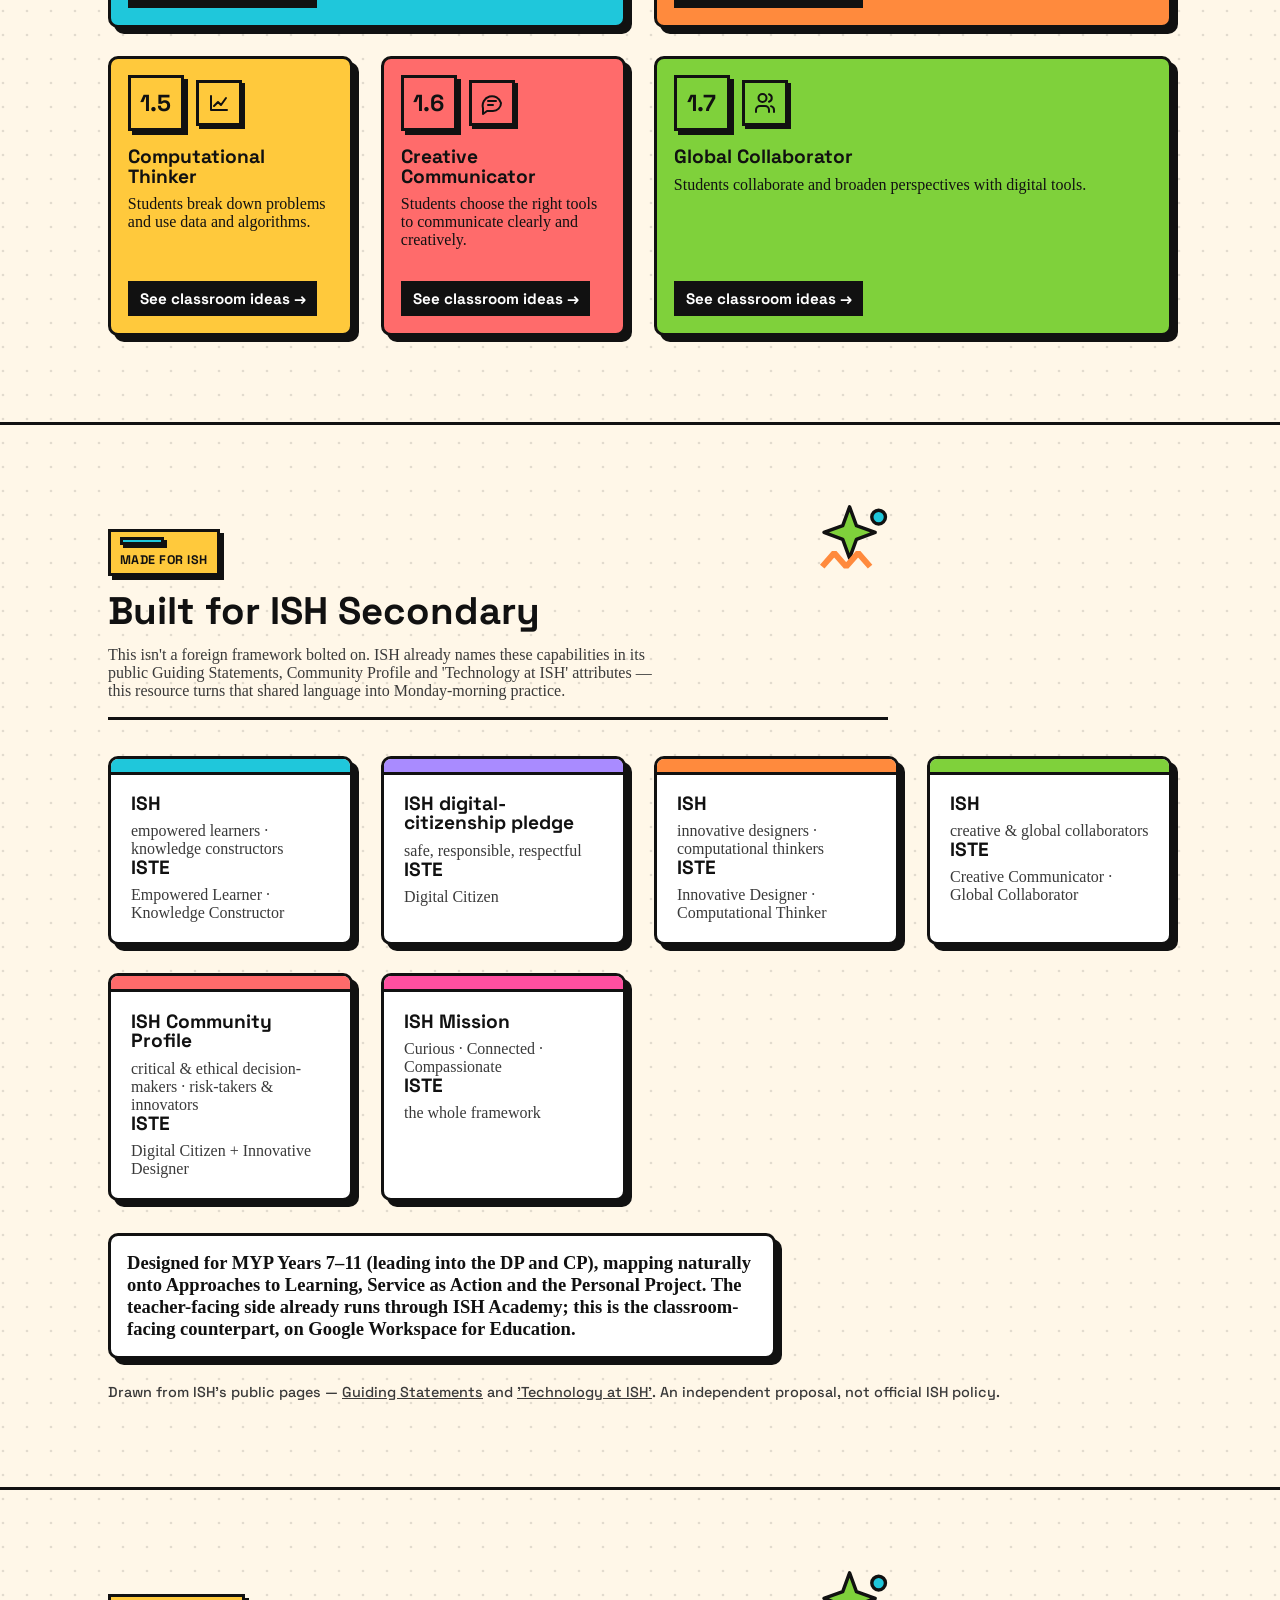
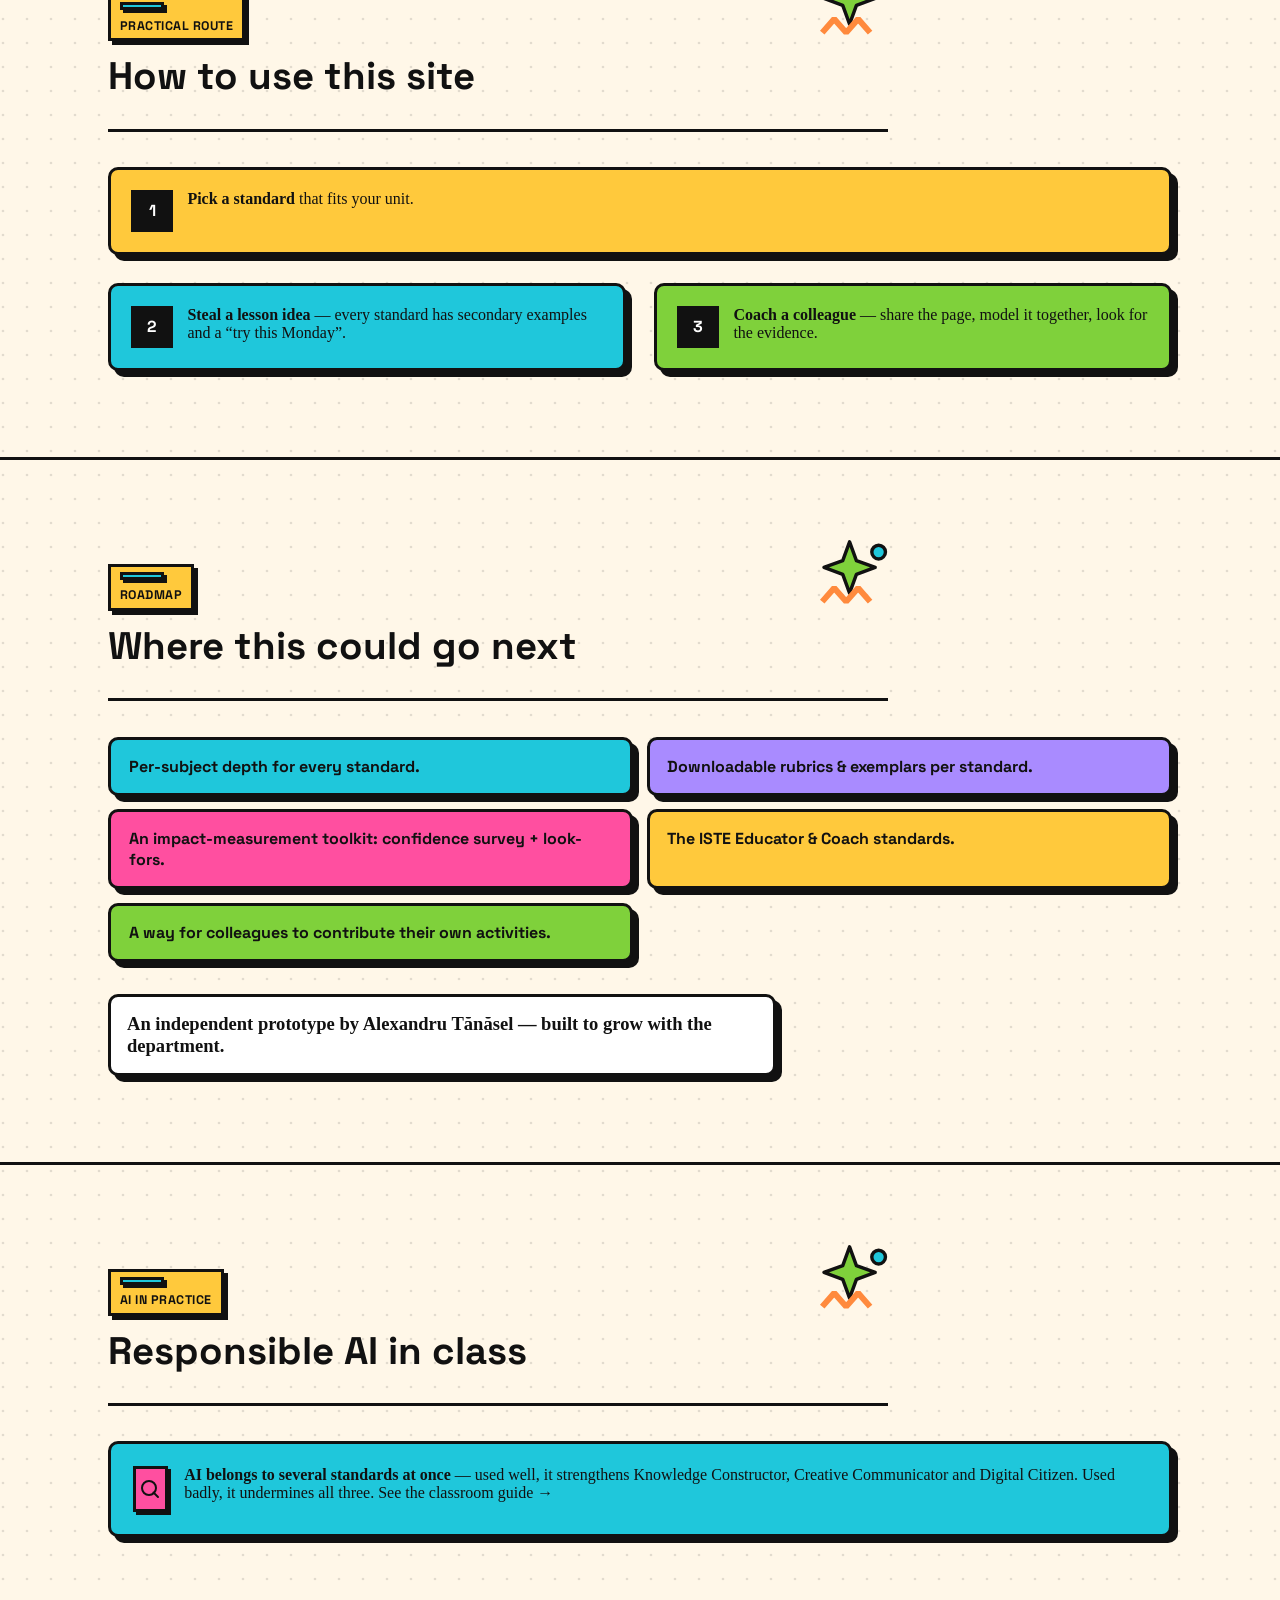
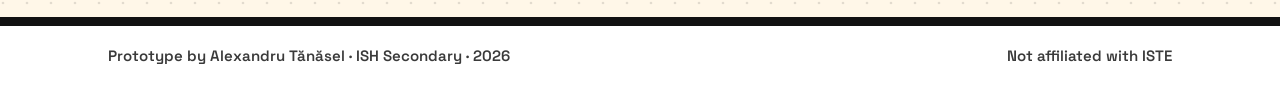
==== commit e8a27f35: "Add interactive tools: Plan it + coaching self-check, roadmap - plan.html + assets/plan.js + assets/" ====
--- a/index.html
+++ b/index.html
@@ -42,9 +42,10 @@
       </button>
       <nav class="site-nav" id="site-nav" aria-label="Primary navigation">
         <a href="index.html" aria-current="page">Home</a>
-        <a href="standards.html">The 7 Standards</a>
+        <a href="standards.html">Standards</a>
         <a href="ai.html">AI in the Classroom</a>
         <a href="coaching.html">Coaching</a>
+        <a href="plan.html">Plan it</a>
         <a href="index.html#for-ish">For ISH</a>
         <a href="about.html">About</a>
         <button class="theme-toggle" type="button" data-theme-toggle aria-label="Switch to dark theme" aria-pressed="false">
@@ -239,6 +240,24 @@
       </div>
     </section>
 
+    <section class="section-block" aria-labelledby="roadmap-heading">
+      <div class="container">
+        <div class="section-heading">
+          <svg class="motif motif-heading" aria-hidden="true" focusable="false" viewBox="0 0 96 96"><path class="motif-star" d="m44 8 8 22 22 8-22 8-8 22-8-22-22-8 22-8z"/><path class="motif-zig" d="m12 78 14-16 14 16 14-16 14 16"/><circle class="motif-dot" cx="78" cy="20" r="8"/></svg>
+          <span class="section-kicker">ROADMAP</span>
+          <h2 id="roadmap-heading">Where this could go next</h2>
+        </div>
+        <ul class="roadmap-list">
+          <li>Per-subject depth for every standard.</li>
+          <li>Downloadable rubrics &amp; exemplars per standard.</li>
+          <li>An impact-measurement toolkit: confidence survey + look-fors.</li>
+          <li>The ISTE Educator &amp; Coach standards.</li>
+          <li>A way for colleagues to contribute their own activities.</li>
+        </ul>
+        <p class="closing-line">An independent prototype by Alexandru Tănăsel — built to grow with the department.</p>
+      </div>
+    </section>
+
     <section class="section-block" aria-labelledby="ai-heading">
       <div class="container">
         <div class="section-heading">
@@ -254,6 +273,7 @@
         </a>
       </div>
     </section>
+
   </main>
 
   <footer class="site-footer">
--- a/assets/styles.css
+++ b/assets/styles.css
@@ -469,6 +469,121 @@
   color:var(--ink);
 }
 
+.tool-card{
+  padding:1.25rem;
+  border-color:#111111;
+}
+
+.plan-form{
+  margin-bottom:var(--gap);
+}
+
+.form-grid{
+  display:grid;
+  grid-template-columns:1fr;
+  gap:1rem;
+}
+
+.field-group{
+  display:grid;
+  gap:.42rem;
+}
+
+.field-group label{
+  color:var(--ink);
+  font-family:"Space Grotesk", "Inter", system-ui, sans-serif;
+  font-weight:700;
+}
+
+.field-group select,
+.field-group input,
+.prompt-output{
+  width:100%;
+  min-height:48px;
+  padding:.7rem .78rem;
+  border:3px solid var(--line);
+  border-radius:var(--radius);
+  background:var(--surface);
+  box-shadow:3px 3px 0 var(--line);
+  color:var(--ink);
+}
+
+.field-group input::placeholder{
+  color:var(--muted);
+  opacity:1;
+}
+
+.tool-error{
+  min-height:1.55rem;
+  margin:.85rem 0 1rem;
+  color:var(--ink);
+  font-weight:700;
+}
+
+.plan-results{
+  margin-top:var(--gap);
+}
+
+.result-grid{
+  display:grid;
+  grid-template-columns:1fr;
+  gap:var(--gap);
+}
+
+.activity-card,
+.prompt-card{
+  padding:1.25rem;
+}
+
+.activity-card{
+  border-color:#111111;
+  background:var(--standard-color);
+  color:#111111;
+}
+
+.activity-card h2,
+.activity-card p{
+  color:#111111;
+}
+
+.activity-card .standard-chip{
+  color:#FFFFFF;
+}
+.standard-chip{
+  display:inline-flex;
+  width:max-content;
+  max-width:100%;
+  margin-bottom:1rem;
+  padding:.32rem .6rem;
+  border:3px solid #111111;
+  background:#111111;
+  color:#FFFFFF;
+  font-family:"Space Grotesk", "Inter", system-ui, sans-serif;
+  font-size:.95rem;
+  font-weight:700;
+  line-height:1.15;
+}
+
+.prompt-output{
+  min-height:280px;
+  margin:.25rem 0 1rem;
+  line-height:1.5;
+  resize:vertical;
+}
+
+.prompt-actions{
+  display:flex;
+  flex-wrap:wrap;
+  gap:.75rem;
+}
+
+.tool-note{
+  margin:.95rem 0 0;
+  color:var(--muted);
+  font-size:.95rem;
+  font-weight:700;
+}
+
 .hero-credit{
   margin:0;
   color:var(--muted);
@@ -512,7 +627,12 @@
 .pathway-card,
 .check-option,
 .cta-card,
-.practice-card{
+.practice-card,
+.tool-card,
+.activity-card,
+.prompt-card,
+.pathway-result,
+.roadmap-list li{
   border:3px solid var(--line);
   border-radius:var(--radius);
   background:var(--surface);
@@ -927,9 +1047,96 @@
   color:#111111;
 }
 
+.check-option{
+  width:100%;
+  min-height:44px;
+  color:var(--ink);
+  cursor:pointer;
+  text-align:left;
+}
+
+.check-option span{
+  display:block;
+  color:inherit;
+  font-family:"Space Grotesk", "Inter", system-ui, sans-serif;
+  font-weight:700;
+  line-height:1.25;
+}
+
 .check-option:nth-child(even) p{
   color:#111111;
 }
+
+.check-option:nth-child(even) span{
+  color:#111111;
+}
+
+.check-option[aria-checked="true"]{
+  border-color:#111111;
+  background:var(--yellow);
+  box-shadow:3px 3px 0 var(--line);
+  color:#111111;
+}
+
+.pathway-result{
+  margin-top:var(--gap);
+  padding:1.25rem;
+  border-color:#111111;
+  background:var(--standard-color);
+  color:#111111;
+}
+
+.pathway-result h3,
+.pathway-result p,
+.pathway-result strong,
+.pathway-result a:not(.button){
+  color:#111111;
+}
+
+.pathway-result p{
+  max-width:70ch;
+}
+
+.pathway-result .start-links{
+  display:flex;
+  flex-wrap:wrap;
+  align-items:center;
+  gap:.25rem .55rem;
+}
+
+.pathway-result a:not(.button){
+  font-weight:700;
+  text-decoration-thickness:3px;
+  text-underline-offset:.18em;
+}
+
+.pathway-result .button-primary{
+  margin-top:.25rem;
+  background:var(--cyan);
+}
+
+.roadmap-list{
+  display:grid;
+  grid-template-columns:1fr;
+  gap:.85rem;
+  margin:0;
+  padding:0;
+  list-style:none;
+}
+
+.roadmap-list li{
+  padding:1rem 1.1rem;
+  border-color:#111111;
+  color:#111111;
+  font-family:"Space Grotesk", "Inter", system-ui, sans-serif;
+  font-weight:700;
+}
+
+.roadmap-list li:nth-child(1){ background:var(--cyan); }
+.roadmap-list li:nth-child(2){ background:var(--violet); }
+.roadmap-list li:nth-child(3){ background:var(--pink); }
+.roadmap-list li:nth-child(4){ background:var(--yellow); }
+.roadmap-list li:nth-child(5){ background:var(--lime); }
 
 .coach-lens{
   display:grid;
@@ -1047,6 +1254,8 @@
 .standard-card:active,
 .teaser-card:hover,
 .teaser-card:active,
+.check-option:hover,
+.check-option:active,
 .site-nav a:hover,
 .site-nav a:active,
 .menu-toggle:hover,
@@ -1060,6 +1269,8 @@
 .button:active,
 .teaser-card:hover,
 .teaser-card:active,
+.check-option:hover,
+.check-option:active,
 .menu-toggle:hover,
 .menu-toggle:active,
 .theme-toggle:hover,
@@ -1086,6 +1297,23 @@
     grid-template-columns:repeat(2, minmax(0, 1fr));
   }
 
+  .form-grid{
+    grid-template-columns:repeat(3, minmax(0, 1fr));
+  }
+
+  .field-wide{
+    grid-column:span 3;
+  }
+
+  .result-grid{
+    grid-template-columns:minmax(0, .85fr) minmax(0, 1.15fr);
+    align-items:start;
+  }
+
+  .roadmap-list{
+    grid-template-columns:repeat(2, minmax(0, 1fr));
+  }
+
   .step-card:first-child,
   .pathway-card:last-child{
     grid-column:span 2;
@@ -1135,7 +1363,7 @@
   }
 }
 
-@media (max-width:1000px){
+@media (max-width:1080px){
   .menu-toggle{
     display:inline-flex;
   }
@@ -1237,11 +1465,13 @@
   .button:hover,
   .button:active,
   .standard-card:hover,
-  .standard-card:active,
-  .teaser-card:hover,
-  .teaser-card:active,
-  .site-nav a:hover,
-  .site-nav a:active,
+    .standard-card:active,
+    .teaser-card:hover,
+    .teaser-card:active,
+    .check-option:hover,
+    .check-option:active,
+    .site-nav a:hover,
+    .site-nav a:active,
   .menu-toggle:hover,
   .menu-toggle:active,
   .theme-toggle:hover,
@@ -1256,6 +1486,7 @@
   .standard-card,
   .button,
   .teaser-card,
+  .check-option,
   .menu-toggle,
   .theme-toggle,
   .skip-link{
@@ -1291,3 +1522,10 @@
   .standard-card.featured h3{ font-size:1.55rem; }
   .standard-card.featured .featured-extra{ font-size:1rem; max-width:42ch; }
 }
+
+/* Source note under the ISH callout box — clear the box's hard shadow + de-emphasise */
+.closing-line + .hero-credit{
+  margin-top:1.5rem;
+  font-weight:500;
+  font-size:.9rem;
+}
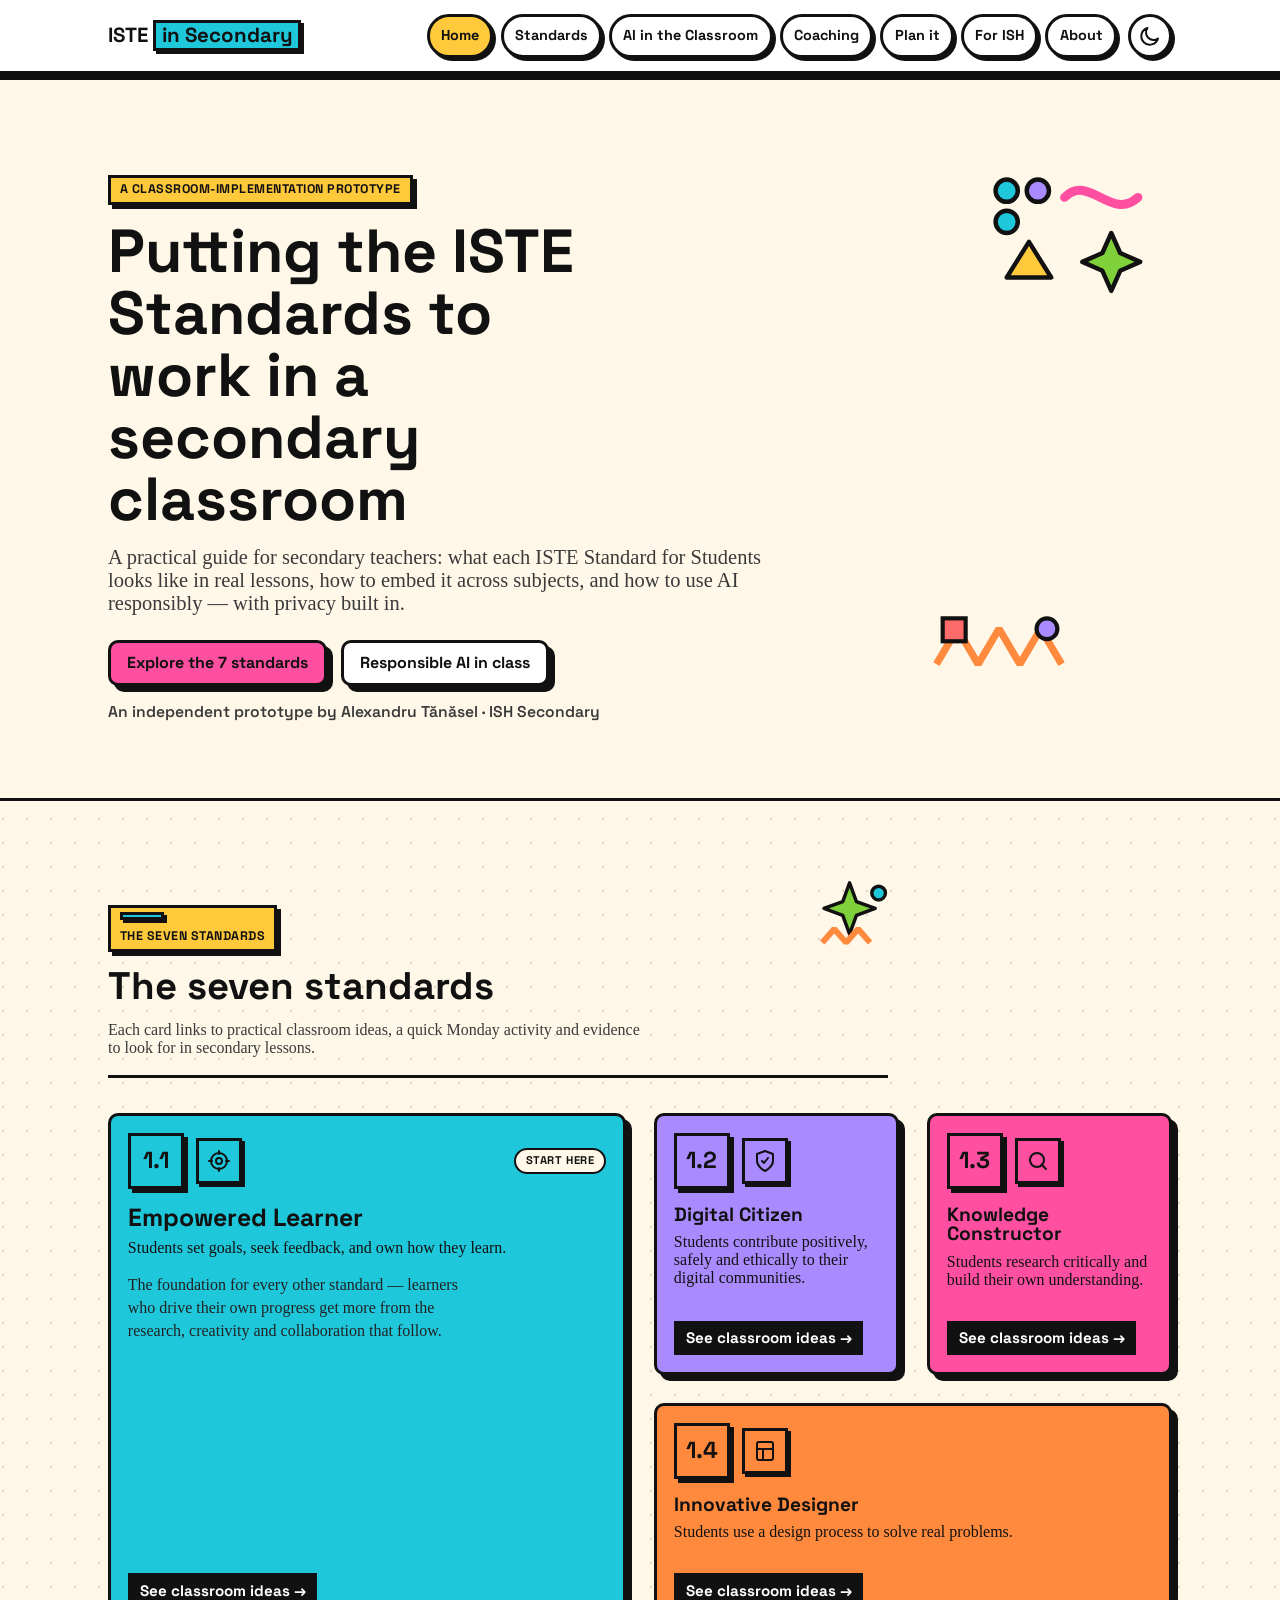
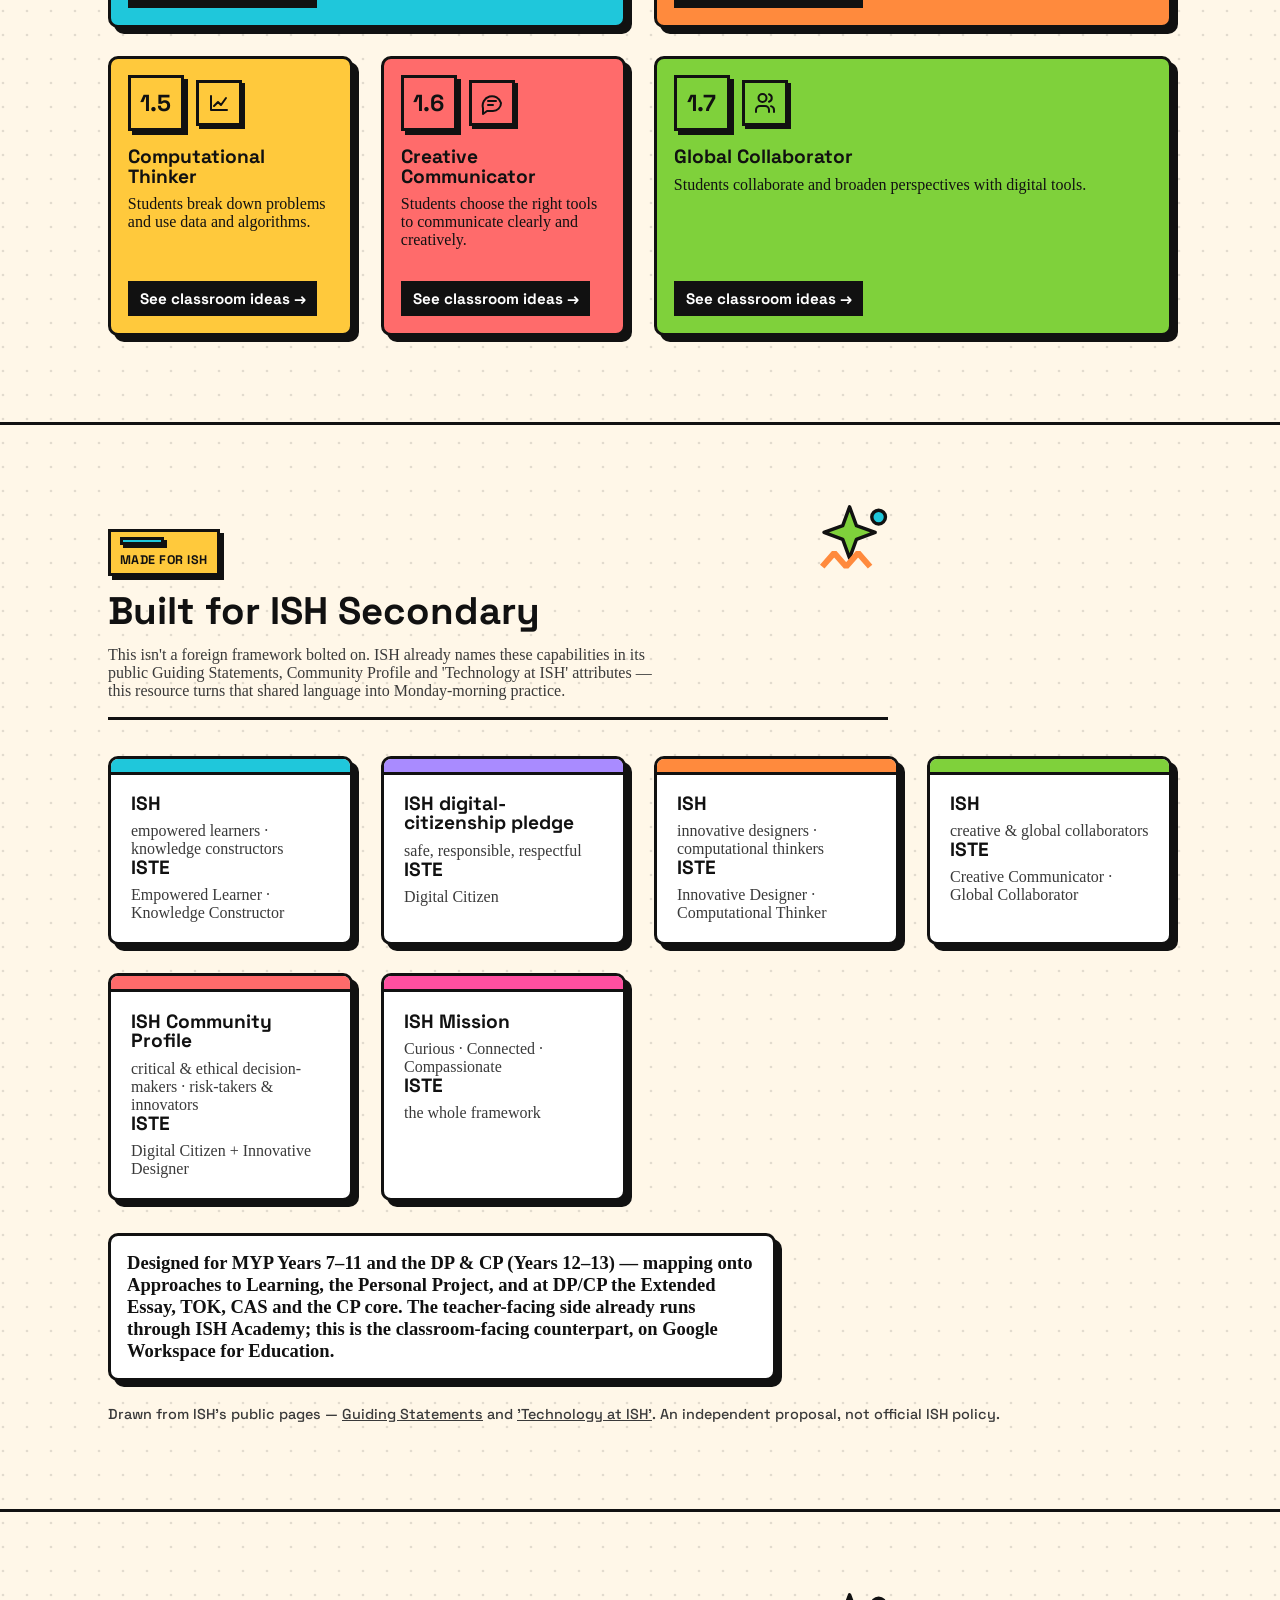
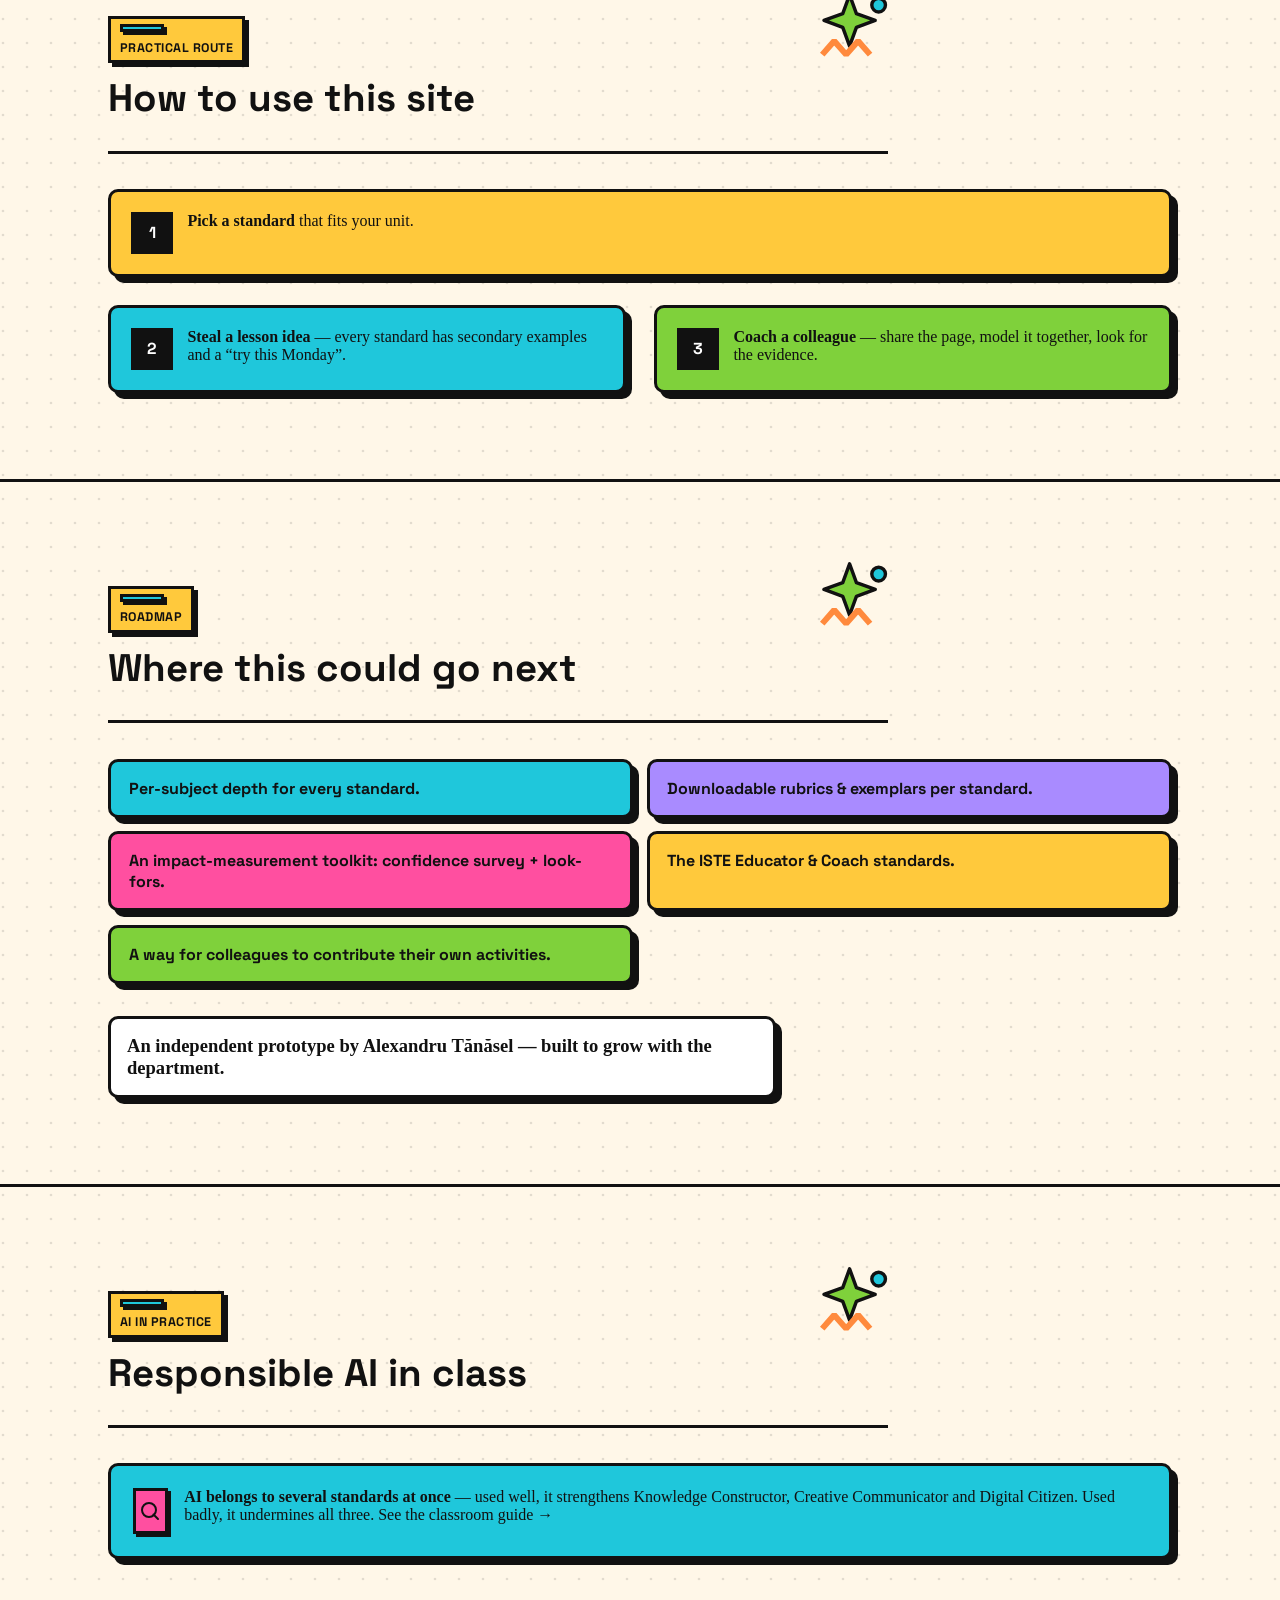
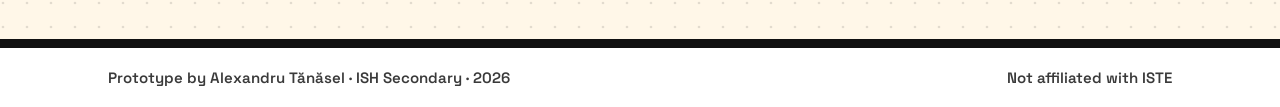
==== commit 43333d16: "Plan it: whole-secondary (MYP subjects + MYP core + DP/CP IB tasks) Programme-aware tool with an MYP" ====
--- a/index.html
+++ b/index.html
@@ -211,7 +211,7 @@
             <p>the whole framework</p>
           </article>
         </div>
-        <p class="closing-line">Designed for <strong>MYP Years 7–11</strong> (leading into the DP and CP), mapping naturally onto Approaches to Learning, Service as Action and the Personal Project. The teacher-facing side already runs through <strong>ISH Academy</strong>; this is the classroom-facing counterpart, on <strong>Google Workspace for Education</strong>.</p>
+        <p class="closing-line">Designed for <strong>MYP Years 7–11</strong> and the <strong>DP &amp; CP (Years 12–13)</strong> — mapping onto Approaches to Learning, the Personal Project, and at DP/CP the Extended Essay, TOK, CAS and the CP core. The teacher-facing side already runs through <strong>ISH Academy</strong>; this is the classroom-facing counterpart, on <strong>Google Workspace for Education</strong>.</p>
         <p class="hero-credit">Drawn from ISH's public pages — <a href="https://www.ishthehague.nl/about/guiding-statements" target="_blank" rel="noopener">Guiding Statements</a> and <a href="https://www.ishthehague.nl/academic/technology-ish" target="_blank" rel="noopener">'Technology at ISH'</a>. An independent proposal, not official ISH policy.</p>
       </div>
     </section>
--- a/assets/styles.css
+++ b/assets/styles.css
@@ -476,6 +476,48 @@
 
 .plan-form{
   margin-bottom:var(--gap);
+}
+
+.programme-control{
+  display:grid;
+  gap:.6rem;
+  margin-bottom:1rem;
+}
+
+.programme-label{
+  color:var(--ink);
+  font-family:"Space Grotesk", "Inter", system-ui, sans-serif;
+  font-weight:700;
+}
+
+.programme-options{
+  display:grid;
+  grid-template-columns:1fr;
+  gap:.75rem;
+}
+
+.programme-option{
+  min-height:44px;
+  padding:.72rem .85rem;
+  border:3px solid #111111;
+  border-radius:var(--radius);
+  background:var(--cyan);
+  box-shadow:var(--shadow);
+  color:#111111;
+  cursor:pointer;
+  font-family:"Space Grotesk", "Inter", system-ui, sans-serif;
+  font-weight:700;
+  line-height:1.15;
+  text-align:left;
+}
+
+.programme-option:nth-child(2){
+  background:var(--violet);
+}
+
+.programme-option[aria-checked="true"]{
+  background:var(--yellow);
+  box-shadow:3px 3px 0 var(--line);
 }
 
 .form-grid{
@@ -1256,6 +1298,8 @@
 .teaser-card:active,
 .check-option:hover,
 .check-option:active,
+.programme-option:hover,
+.programme-option:active,
 .site-nav a:hover,
 .site-nav a:active,
 .menu-toggle:hover,
@@ -1271,6 +1315,8 @@
 .teaser-card:active,
 .check-option:hover,
 .check-option:active,
+.programme-option:hover,
+.programme-option:active,
 .menu-toggle:hover,
 .menu-toggle:active,
 .theme-toggle:hover,
@@ -1299,6 +1345,10 @@
 
   .form-grid{
     grid-template-columns:repeat(3, minmax(0, 1fr));
+  }
+
+  .programme-options{
+    grid-template-columns:repeat(2, minmax(0, 1fr));
   }
 
   .field-wide{
@@ -1465,13 +1515,15 @@
   .button:hover,
   .button:active,
   .standard-card:hover,
-    .standard-card:active,
-    .teaser-card:hover,
-    .teaser-card:active,
-    .check-option:hover,
-    .check-option:active,
-    .site-nav a:hover,
-    .site-nav a:active,
+  .standard-card:active,
+  .teaser-card:hover,
+  .teaser-card:active,
+  .check-option:hover,
+  .check-option:active,
+  .programme-option:hover,
+  .programme-option:active,
+  .site-nav a:hover,
+  .site-nav a:active,
   .menu-toggle:hover,
   .menu-toggle:active,
   .theme-toggle:hover,
@@ -1487,6 +1539,7 @@
   .button,
   .teaser-card,
   .check-option,
+  .programme-option,
   .menu-toggle,
   .theme-toggle,
   .skip-link{
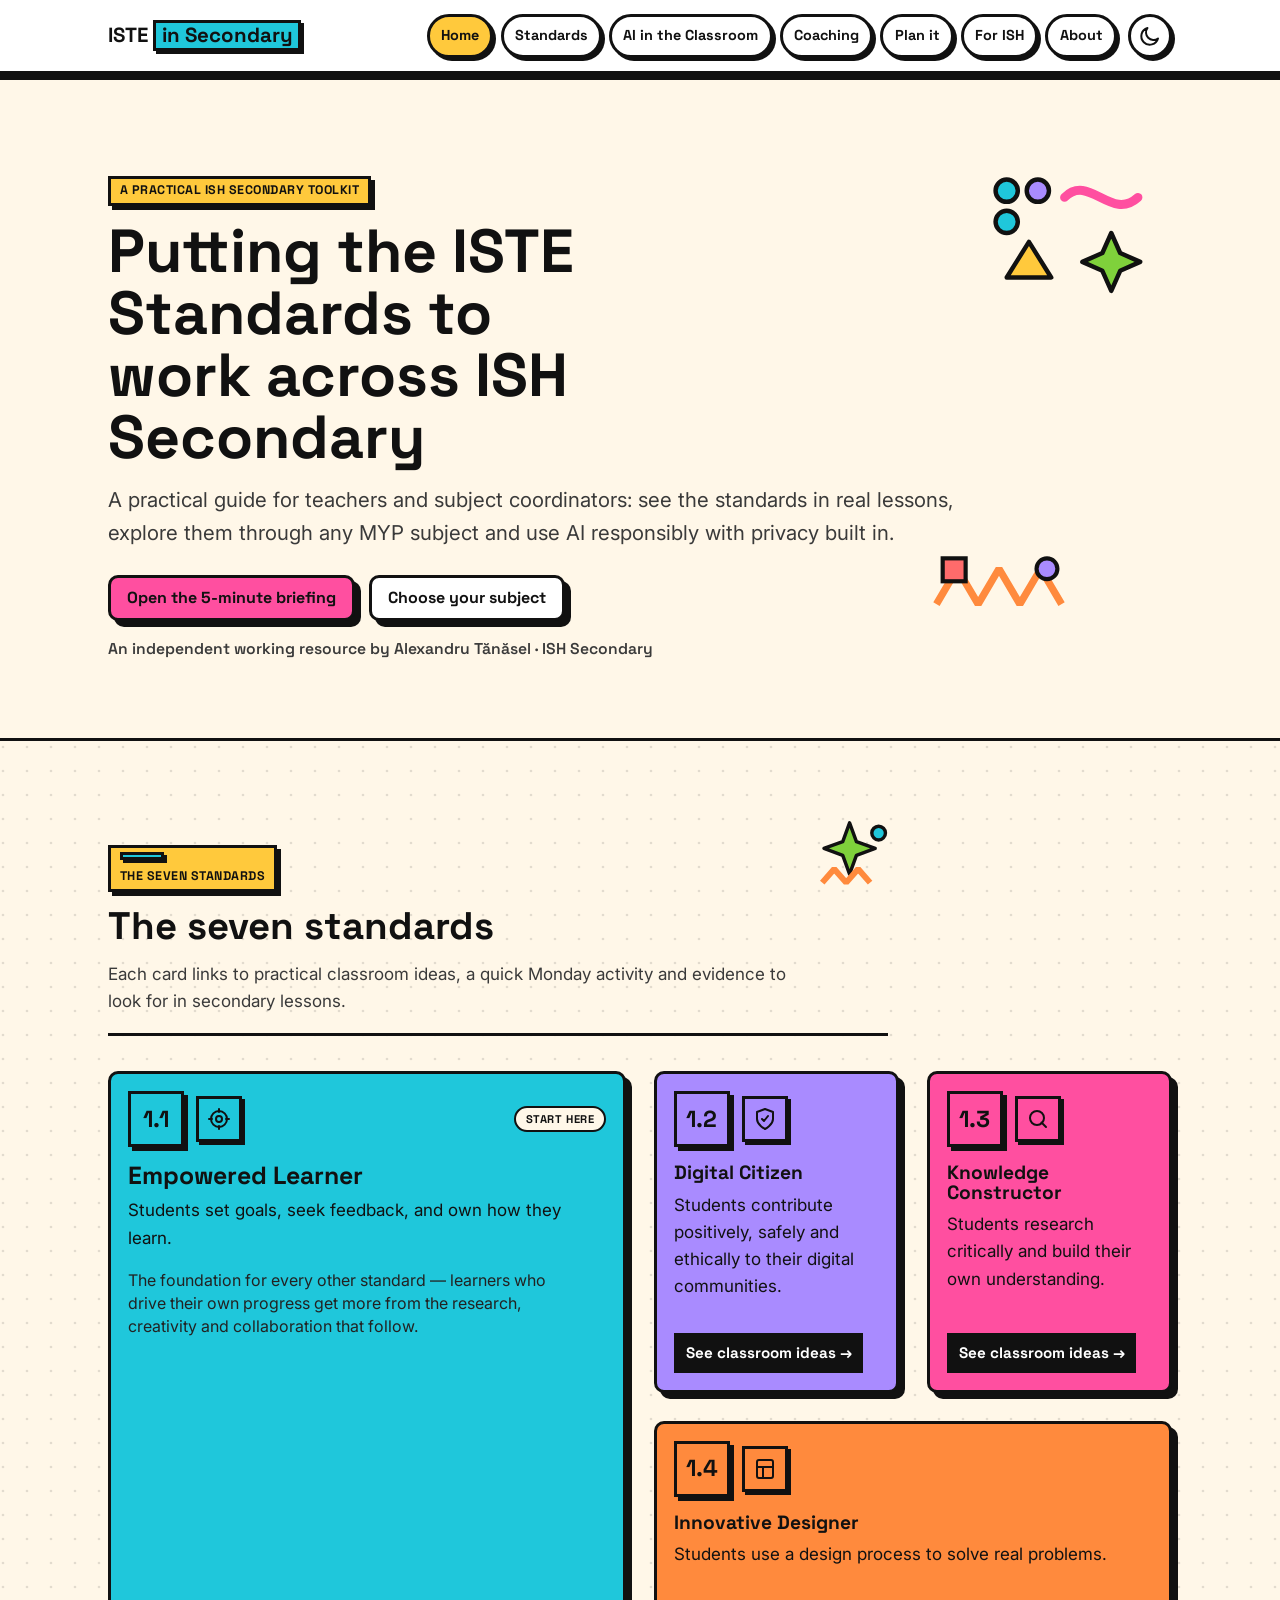
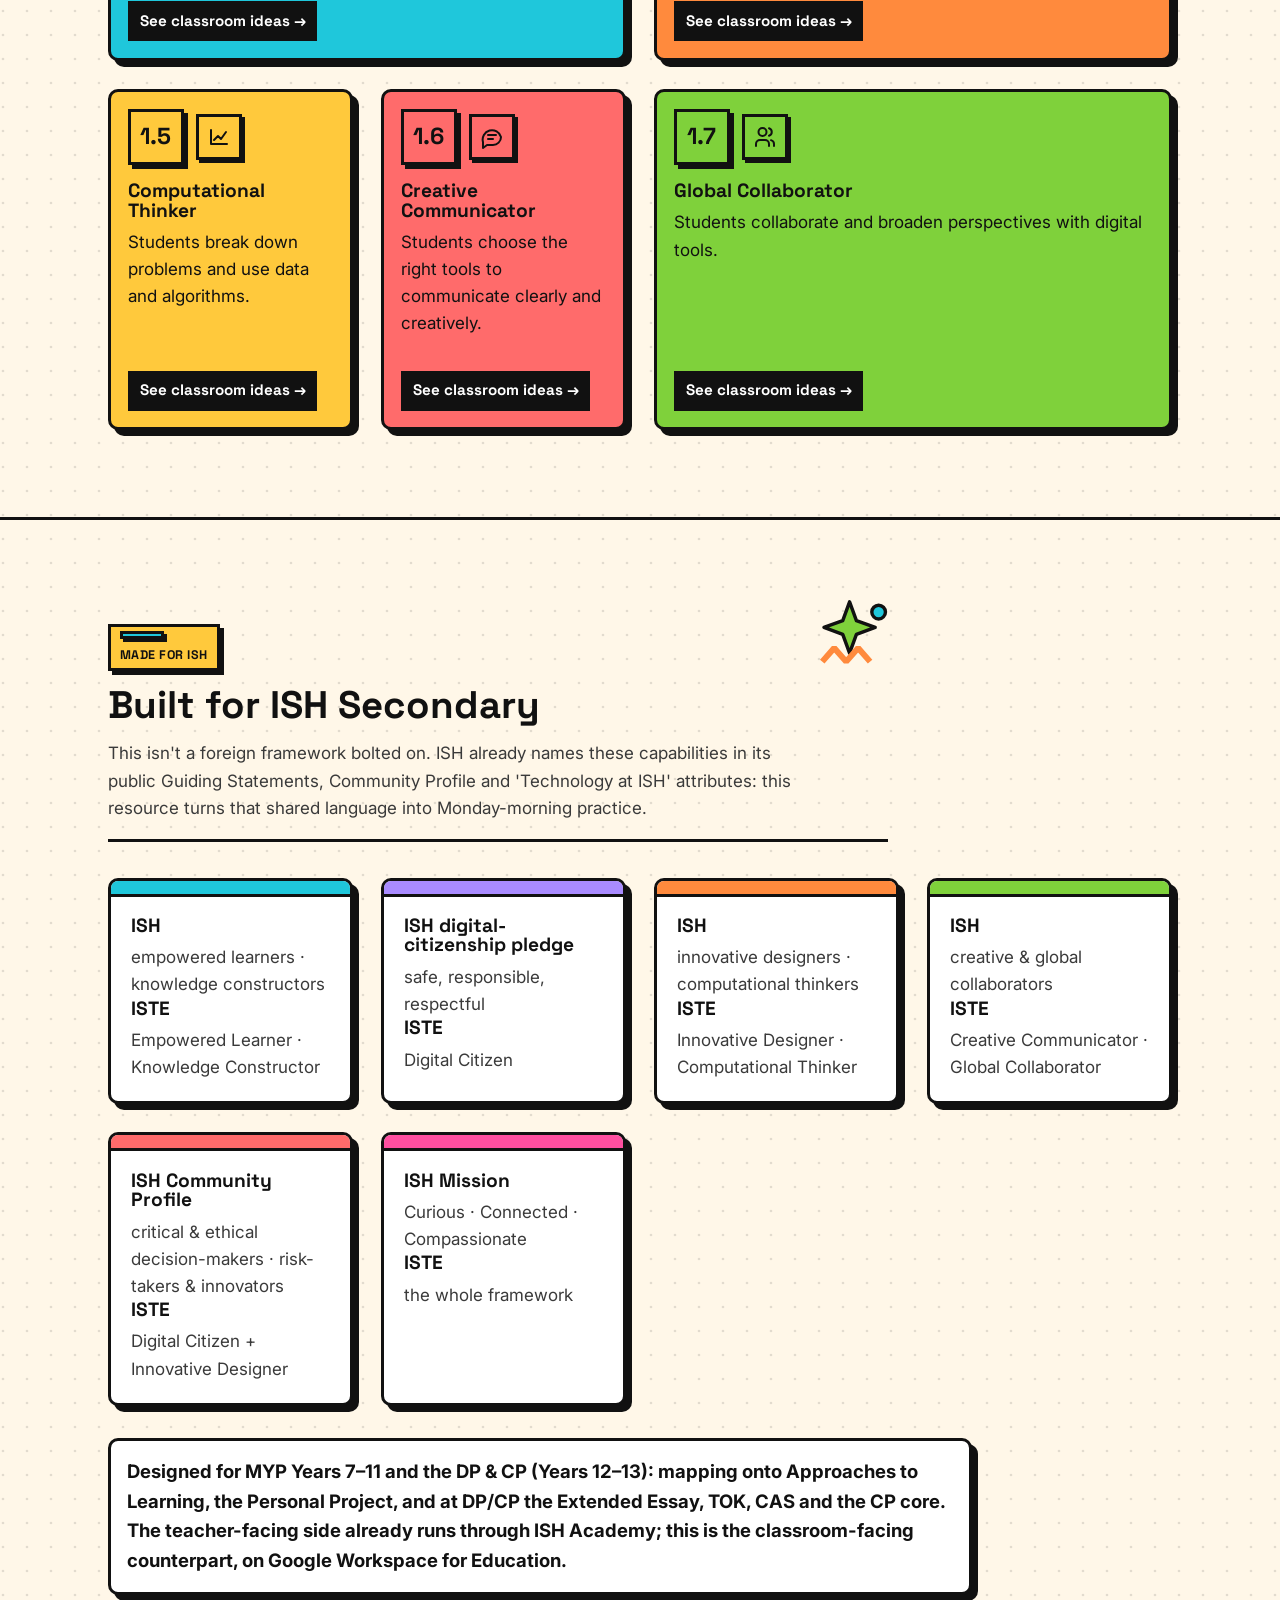
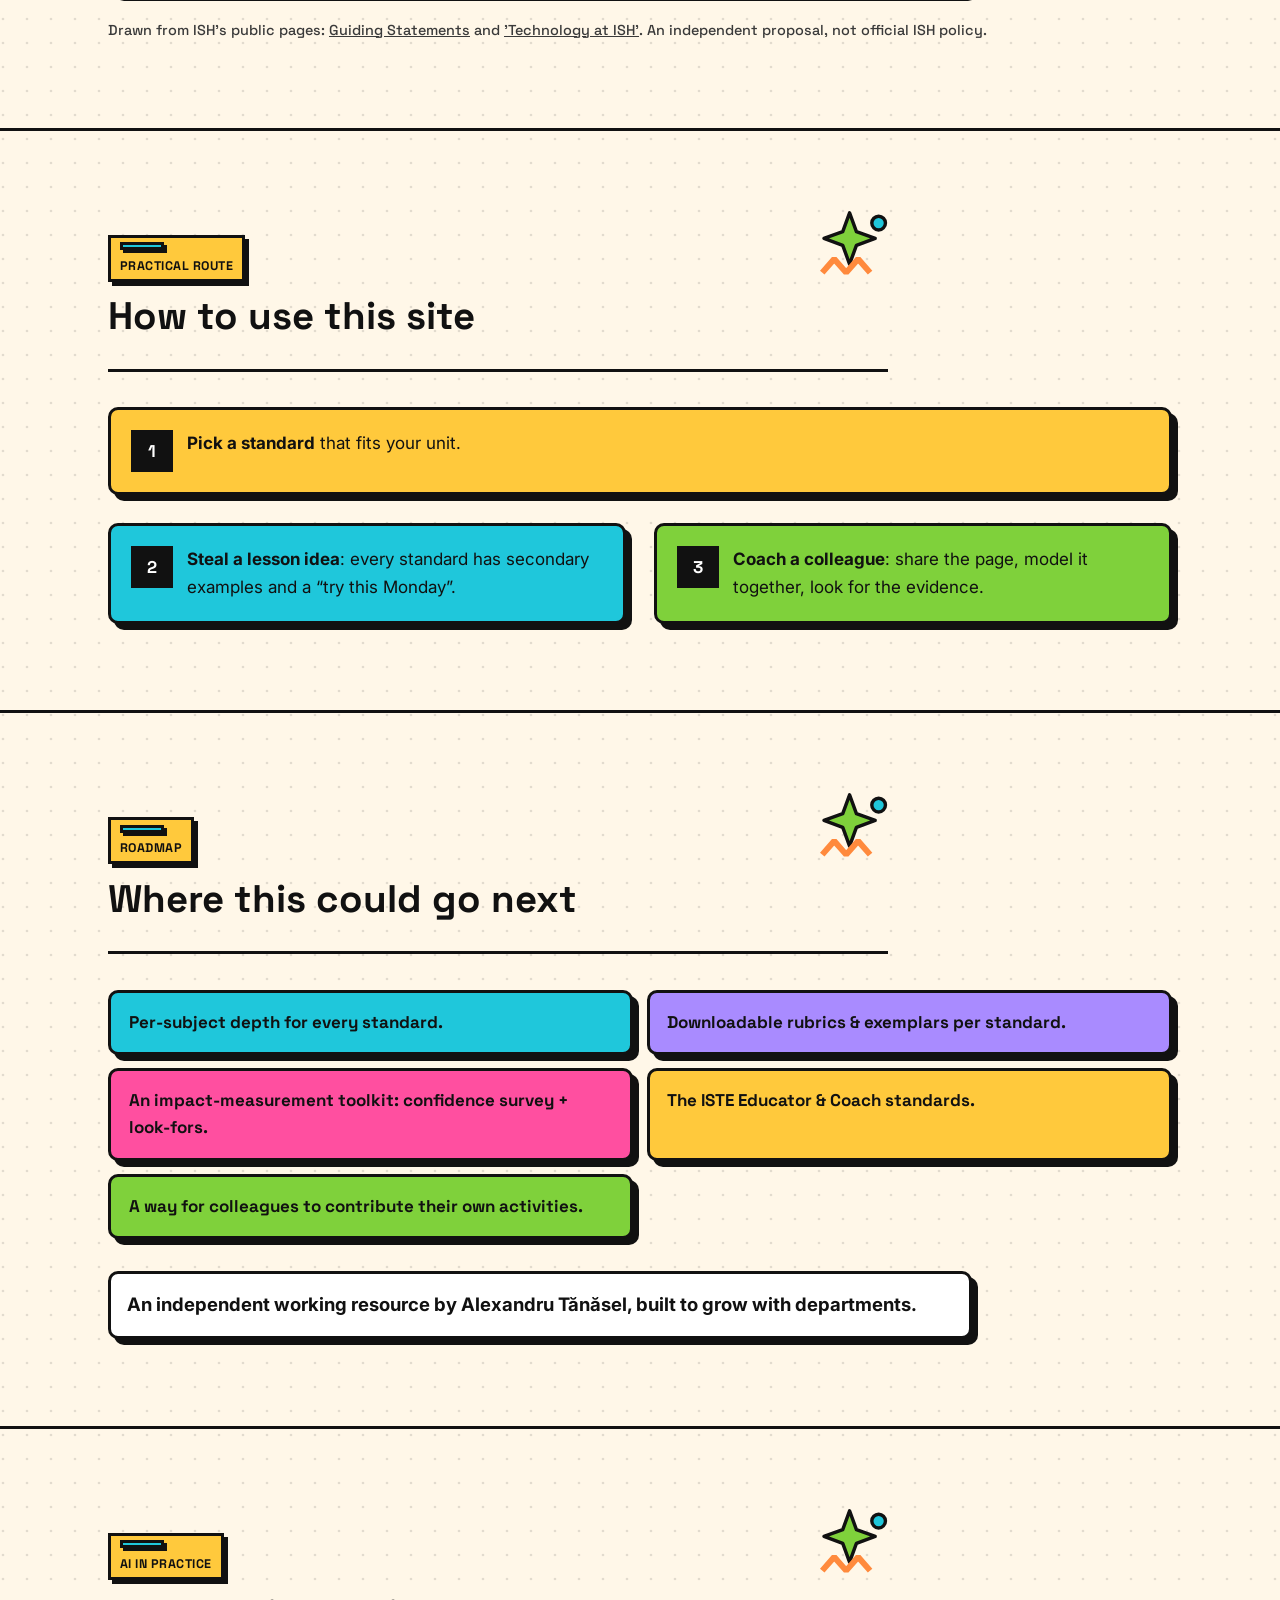
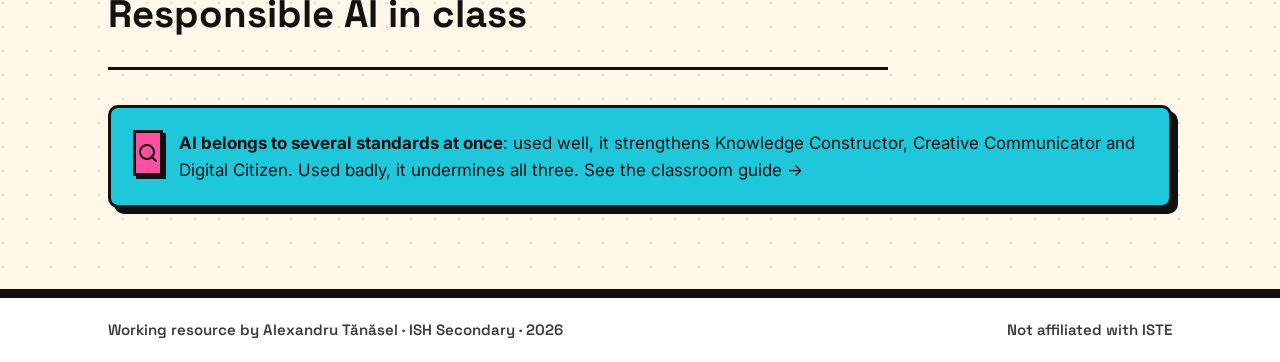
==== commit 443c600a: "Improve ISTE coordinator briefing and subject toolkit" ====
--- a/index.html
+++ b/index.html
@@ -3,11 +3,16 @@
 <head>
   <meta charset="utf-8">
   <meta name="viewport" content="width=device-width, initial-scale=1">
-  <title>ISTE in Secondary | Classroom Implementation Prototype</title>
+  <title>ISTE in Secondary | Classroom and coordinator toolkit</title>
   <meta name="description" content="A practical secondary-school guide to putting the ISTE Standards for Students into classroom practice, with responsible AI and privacy built in.">
   <meta property="og:title" content="ISTE in Secondary">
   <meta property="og:description" content="Putting the ISTE Standards to work in secondary classrooms through practical lesson ideas, coaching and responsible AI use.">
   <meta property="og:type" content="website">
+  <meta property="og:image" content="https://tanasel.github.io/iste-secondary/assets/og-iste-coordinator.jpg">
+  <meta property="og:image:width" content="1200">
+  <meta property="og:image:height" content="630">
+  <meta name="twitter:card" content="summary_large_image">
+  <meta name="twitter:image" content="https://tanasel.github.io/iste-secondary/assets/og-iste-coordinator.jpg">
   <link rel="preconnect" href="https://fonts.googleapis.com">
   <link rel="preconnect" href="https://fonts.gstatic.com" crossorigin>
   <link href="https://fonts.googleapis.com/css2?family=Space+Grotesk:wght@500;600;700&amp;family=Inter:wght@400;500;600;700&amp;display=swap" rel="stylesheet">
@@ -62,14 +67,14 @@
       <div class="container">
         <svg class="motif motif-hero motif-hero-a" aria-hidden="true" focusable="false" viewBox="0 0 160 120"><circle class="motif-dot" cx="24" cy="24" r="10"/><circle class="motif-dot motif-dot-alt" cx="52" cy="24" r="10"/><circle class="motif-dot" cx="24" cy="52" r="10"/><path class="motif-squiggle" d="M76 30c22-22 42 22 66 0"/><path class="motif-triangle" d="M24 102 44 70l20 32z"/><path class="motif-star" d="m118 62 8 18 18 8-18 8-8 18-8-18-18-8 18-8z"/></svg>
         <svg class="motif motif-hero motif-hero-b" aria-hidden="true" focusable="false" viewBox="0 0 140 80"><path class="motif-zig" d="M10 52 30 18l20 34 20-34 20 34 20-34 20 34"/><rect class="motif-block" x="16" y="8" width="22" height="22" rx="0"/><circle class="motif-dot motif-dot-alt" cx="116" cy="18" r="10"/></svg>
-        <span class="overline">A CLASSROOM-IMPLEMENTATION PROTOTYPE</span>
-        <h1>Putting the ISTE Standards to work in a secondary classroom</h1>
-        <p class="lede">A practical guide for secondary teachers: what each ISTE Standard for Students looks like in real lessons, how to embed it across subjects, and how to use AI responsibly — with privacy built in.</p>
+        <span class="overline">A PRACTICAL ISH SECONDARY TOOLKIT</span>
+        <h1>Putting the ISTE Standards to work across ISH Secondary</h1>
+        <p class="lede">A practical guide for teachers and subject coordinators: see the standards in real lessons, explore them through any MYP subject and use AI responsibly with privacy built in.</p>
         <div class="button-row">
-          <a class="button button-primary" href="standards.html">Explore the 7 standards</a>
-          <a class="button button-ghost" href="ai.html">Responsible AI in class</a>
-        </div>
-        <p class="hero-credit">An independent prototype by Alexandru Tănăsel · ISH Secondary</p>
+          <a class="button button-primary" href="standards.html?briefing=1">Open the 5-minute briefing</a>
+          <a class="button button-ghost" href="standards.html#subject-lens">Choose your subject</a>
+        </div>
+        <p class="hero-credit">An independent working resource by Alexandru Tănăsel · ISH Secondary</p>
       </div>
     </section>
 
@@ -171,7 +176,7 @@
           <svg class="motif motif-heading" aria-hidden="true" focusable="false" viewBox="0 0 96 96"><path class="motif-star" d="m44 8 8 22 22 8-22 8-8 22-8-22-22-8 22-8z"/><path class="motif-zig" d="m12 78 14-16 14 16 14-16 14 16"/><circle class="motif-dot" cx="78" cy="20" r="8"/></svg>
           <span class="section-kicker">MADE FOR ISH</span>
           <h2 id="for-ish-heading">Built for ISH Secondary</h2>
-          <p>This isn't a foreign framework bolted on. ISH already names these capabilities in its public Guiding Statements, Community Profile and 'Technology at ISH' attributes — this resource turns that shared language into Monday-morning practice.</p>
+          <p>This isn't a foreign framework bolted on. ISH already names these capabilities in its public Guiding Statements, Community Profile and 'Technology at ISH' attributes: this resource turns that shared language into Monday-morning practice.</p>
         </div>
         <div class="cards-grid">
           <article class="info-card s1">
@@ -211,8 +216,8 @@
             <p>the whole framework</p>
           </article>
         </div>
-        <p class="closing-line">Designed for <strong>MYP Years 7–11</strong> and the <strong>DP &amp; CP (Years 12–13)</strong> — mapping onto Approaches to Learning, the Personal Project, and at DP/CP the Extended Essay, TOK, CAS and the CP core. The teacher-facing side already runs through <strong>ISH Academy</strong>; this is the classroom-facing counterpart, on <strong>Google Workspace for Education</strong>.</p>
-        <p class="hero-credit">Drawn from ISH's public pages — <a href="https://www.ishthehague.nl/about/guiding-statements" target="_blank" rel="noopener">Guiding Statements</a> and <a href="https://www.ishthehague.nl/academic/technology-ish" target="_blank" rel="noopener">'Technology at ISH'</a>. An independent proposal, not official ISH policy.</p>
+        <p class="closing-line">Designed for <strong>MYP Years 7–11</strong> and the <strong>DP &amp; CP (Years 12–13)</strong>: mapping onto Approaches to Learning, the Personal Project, and at DP/CP the Extended Essay, TOK, CAS and the CP core. The teacher-facing side already runs through <strong>ISH Academy</strong>; this is the classroom-facing counterpart, on <strong>Google Workspace for Education</strong>.</p>
+        <p class="hero-credit">Drawn from ISH's public pages: <a href="https://www.ishthehague.nl/about/guiding-statements" target="_blank" rel="noopener">Guiding Statements</a> and <a href="https://www.ishthehague.nl/academic/technology-ish" target="_blank" rel="noopener">'Technology at ISH'</a>. An independent proposal, not official ISH policy.</p>
       </div>
     </section>
 
@@ -230,11 +235,11 @@
           </article>
           <article class="step-card">
             <span class="step-number">2</span>
-            <p><strong>Steal a lesson idea</strong> — every standard has secondary examples and a “try this Monday”.</p>
+            <p><strong>Steal a lesson idea</strong>: every standard has secondary examples and a “try this Monday”.</p>
           </article>
           <article class="step-card">
             <span class="step-number">3</span>
-            <p><strong>Coach a colleague</strong> — share the page, model it together, look for the evidence.</p>
+            <p><strong>Coach a colleague</strong>: share the page, model it together, look for the evidence.</p>
           </article>
         </div>
       </div>
@@ -254,7 +259,7 @@
           <li>The ISTE Educator &amp; Coach standards.</li>
           <li>A way for colleagues to contribute their own activities.</li>
         </ul>
-        <p class="closing-line">An independent prototype by Alexandru Tănăsel — built to grow with the department.</p>
+        <p class="closing-line">An independent working resource by Alexandru Tănăsel, built to grow with departments.</p>
       </div>
     </section>
 
@@ -268,7 +273,7 @@
         <a class="teaser-card" href="ai.html">
           <span class="icon-chip s3"><svg class="icon" aria-hidden="true"><use href="#icon-search"></use></svg></span>
           <span>
-            <strong>AI belongs to several standards at once</strong> — used well, it strengthens Knowledge Constructor, Creative Communicator and Digital Citizen. Used badly, it undermines all three. <span>See the classroom guide &rarr;</span>
+            <strong>AI belongs to several standards at once</strong>: used well, it strengthens Knowledge Constructor, Creative Communicator and Digital Citizen. Used badly, it undermines all three. <span>See the classroom guide &rarr;</span>
           </span>
         </a>
       </div>
@@ -278,7 +283,7 @@
 
   <footer class="site-footer">
     <div class="footer-inner">
-      <p>Prototype by Alexandru Tănăsel · ISH Secondary · <span data-year>2026</span></p>
+      <p>Working resource by Alexandru Tănăsel · ISH Secondary · <span data-year>2026</span></p>
       <p>Not affiliated with ISTE</p>
     </div>
   </footer>
--- a/assets/styles.css
+++ b/assets/styles.css
@@ -40,7 +40,6 @@
   scroll-margin-top:7.25rem;
 }
 
-body,
 button,
 input,
 textarea,
@@ -322,6 +321,14 @@
   margin-bottom:1.4rem;
   color:var(--muted);
   font-size:clamp(1.12rem,2vw,1.28rem);
+}
+
+.page-hero h1{
+  max-width:17ch;
+}
+
+.page-hero .lede{
+  max-width:58ch;
 }
 
 .overline,
@@ -1582,3 +1589,941 @@
   font-weight:500;
   font-size:.9rem;
 }
+
+/* Coordinator-first standards experience */
+.coordinator-page .coordinator-hero{
+  padding:clamp(2.8rem,6vw,5.4rem) 0;
+  background-color:var(--paper);
+}
+
+.coordinator-hero-grid{
+  display:grid;
+  grid-template-columns:minmax(0, 1fr);
+  gap:clamp(1.5rem,4vw,3rem);
+  align-items:center;
+}
+
+.coordinator-hero-copy h1{
+  max-width:18ch;
+  font-size:clamp(2.65rem,6.4vw,5.35rem);
+  letter-spacing:-.035em;
+}
+
+.coordinator-hero-copy .lede{
+  max-width:62ch;
+  font-size:clamp(1.12rem,2vw,1.35rem);
+}
+
+.source-line{
+  max-width:70ch;
+  margin:1.3rem 0 0;
+  color:var(--muted);
+  font-size:.88rem;
+  line-height:1.5;
+}
+
+.source-line a,
+.bridge-note a,
+.text-link{
+  font-family:"Space Grotesk", "Inter", system-ui, sans-serif;
+  font-weight:700;
+  text-decoration-thickness:2px;
+  text-underline-offset:.2em;
+}
+
+.coordinator-move{
+  position:relative;
+  padding:clamp(1.3rem,3vw,2rem);
+  border:3px solid #111111;
+  border-radius:var(--radius);
+  background:var(--cyan);
+  box-shadow:10px 10px 0 #111111;
+  color:#111111;
+  transform:rotate(.65deg);
+}
+
+.coordinator-move::before{
+  position:absolute;
+  top:-18px;
+  right:32px;
+  width:72px;
+  height:28px;
+  border:2px solid #111111;
+  background:var(--yellow);
+  content:"";
+  transform:rotate(-4deg);
+}
+
+.coordinator-move h2,
+.coordinator-move p,
+.coordinator-move a{
+  color:#111111;
+}
+
+.coordinator-move h2{
+  max-width:13ch;
+  margin:.8rem 0 1.25rem;
+  font-size:clamp(2rem,4vw,3rem);
+}
+
+.mini-label,
+.briefing-kicker{
+  display:inline-flex;
+  width:max-content;
+  max-width:100%;
+  padding:.28rem .48rem;
+  border:2px solid #111111;
+  background:#111111;
+  color:#FFFFFF;
+  font-family:"Space Grotesk", "Inter", system-ui, sans-serif;
+  font-size:.72rem;
+  font-weight:700;
+  letter-spacing:.055em;
+  line-height:1.15;
+}
+
+.move-list{
+  display:grid;
+  gap:.75rem;
+  margin:0 0 1.25rem;
+  padding:0;
+  list-style:none;
+}
+
+.move-list li{
+  display:grid;
+  grid-template-columns:38px minmax(0, 1fr);
+  align-items:center;
+  gap:.75rem;
+}
+
+.move-list li span{
+  display:grid;
+  width:38px;
+  height:38px;
+  place-items:center;
+  border:3px solid #111111;
+  background:#FFFFFF;
+  box-shadow:3px 3px 0 #111111;
+  color:#111111;
+  font-family:"Space Grotesk", "Inter", system-ui, sans-serif;
+  font-weight:700;
+}
+
+.move-list strong{
+  line-height:1.25;
+}
+
+.coordinator-heading{
+  max-width:880px;
+}
+
+.coordinator-heading h2{
+  max-width:22ch;
+  font-size:clamp(2rem,4.2vw,3.35rem);
+  letter-spacing:-.025em;
+}
+
+.overview-section{
+  background:var(--surface);
+}
+
+.standards-glance{
+  display:grid;
+  grid-template-columns:repeat(2, minmax(0, 1fr));
+  gap:.8rem;
+}
+
+.glance-card{
+  --standard-color:var(--s1);
+  display:grid;
+  min-height:128px;
+  align-content:space-between;
+  gap:.35rem;
+  padding:.9rem;
+  border:3px solid #111111;
+  border-radius:var(--radius);
+  background:var(--standard-color);
+  box-shadow:4px 4px 0 #111111;
+  color:#111111;
+  text-decoration:none;
+}
+
+.glance-card > span{
+  font-family:"Space Grotesk", "Inter", system-ui, sans-serif;
+  font-size:.82rem;
+  font-weight:700;
+}
+
+.glance-card strong{
+  font-family:"Space Grotesk", "Inter", system-ui, sans-serif;
+  font-size:1.02rem;
+  line-height:1.1;
+}
+
+.glance-card small{
+  font-size:.78rem;
+  font-weight:700;
+  line-height:1.2;
+}
+
+.glance-card:hover,
+.glance-card:active{
+  box-shadow:1px 1px 0 #111111;
+  transform:translate(3px,3px);
+}
+
+.bridge-note{
+  display:grid;
+  grid-template-columns:minmax(0, 1fr);
+  gap:.65rem 1.2rem;
+  margin-top:1.6rem;
+  padding:1.15rem;
+  border:3px solid #111111;
+  border-radius:var(--radius);
+  background:var(--yellow);
+  box-shadow:var(--shadow);
+  color:#111111;
+}
+
+.bridge-note > strong{
+  font-family:"Space Grotesk", "Inter", system-ui, sans-serif;
+  font-size:1.25rem;
+}
+
+.bridge-note p,
+.bridge-note a{
+  margin:0;
+  color:#111111;
+}
+
+.subject-lens-section{
+  background-color:var(--paper);
+  background-image:var(--paper-dots);
+}
+
+.subject-lens-shell{
+  overflow:hidden;
+  border:3px solid var(--line);
+  border-radius:var(--radius);
+  background:var(--surface);
+  box-shadow:9px 9px 0 var(--line);
+}
+
+.lens-toolbar{
+  display:grid;
+  grid-template-columns:minmax(0, 1fr);
+  gap:1rem;
+  padding:1rem;
+  border-bottom:3px solid var(--line);
+  background:var(--yellow);
+}
+
+.lens-field{
+  max-width:460px;
+}
+
+.lens-field label{
+  color:#111111;
+}
+
+.lens-field select{
+  background:#FFFFFF;
+  color:#111111;
+}
+
+.lens-actions{
+  display:flex;
+  flex-wrap:wrap;
+  gap:.65rem;
+  align-items:end;
+}
+
+.lens-actions .button{
+  min-height:42px;
+  padding:.55rem .78rem;
+  border-color:#111111;
+  background:#FFFFFF;
+  box-shadow:3px 3px 0 #111111;
+  color:#111111;
+  font-size:.86rem;
+}
+
+.copy-status{
+  min-height:1.4em;
+  margin:0;
+  color:#111111;
+  font-size:.86rem;
+  font-weight:700;
+}
+
+.lens-title-row{
+  display:grid;
+  grid-template-columns:minmax(0, 1fr);
+  gap:.75rem 2rem;
+  align-items:end;
+  padding:1.25rem;
+  border-bottom:3px solid var(--line);
+}
+
+.lens-title-row h3{
+  margin:.65rem 0 0;
+  font-size:clamp(1.55rem,3vw,2.2rem);
+}
+
+.lens-title-row p{
+  max-width:52ch;
+  margin:0;
+  font-size:.95rem;
+}
+
+.subject-lens-grid{
+  display:grid;
+  grid-template-columns:minmax(0, 1fr);
+  gap:1rem;
+  padding:1rem;
+}
+
+.lens-card{
+  --standard-color:var(--s1);
+  overflow:hidden;
+  border:3px solid var(--line);
+  border-top:10px solid var(--standard-color);
+  border-radius:var(--radius);
+  background:var(--surface);
+  box-shadow:4px 4px 0 var(--line);
+}
+
+.lens-card summary{
+  display:grid;
+  grid-template-columns:auto minmax(0, 1fr) auto;
+  gap:.75rem;
+  align-items:center;
+  min-height:92px;
+  padding:.8rem;
+  cursor:pointer;
+  list-style:none;
+}
+
+.lens-card summary::-webkit-details-marker{
+  display:none;
+}
+
+.lens-number{
+  display:grid;
+  min-width:48px;
+  height:48px;
+  place-items:center;
+  border:3px solid #111111;
+  background:var(--standard-color);
+  box-shadow:3px 3px 0 #111111;
+  color:#111111;
+  font-family:"Space Grotesk", "Inter", system-ui, sans-serif;
+  font-weight:700;
+}
+
+.lens-summary-copy{
+  display:grid;
+  gap:.2rem;
+}
+
+.lens-summary-copy strong{
+  font-family:"Space Grotesk", "Inter", system-ui, sans-serif;
+  line-height:1.15;
+}
+
+.lens-summary-copy small{
+  color:var(--muted);
+  font-size:.78rem;
+  line-height:1.3;
+}
+
+.lens-marker{
+  display:grid;
+  width:32px;
+  height:32px;
+  place-items:center;
+  border:2px solid var(--line);
+  border-radius:50%;
+  font-family:"Space Grotesk", "Inter", system-ui, sans-serif;
+  font-size:1.25rem;
+  font-weight:700;
+  line-height:1;
+}
+
+.lens-card[open] .lens-marker{
+  transform:rotate(45deg);
+}
+
+.lens-card-body{
+  padding:1rem;
+  border-top:3px solid var(--line);
+  background:var(--paper);
+}
+
+.lens-card-body p{
+  margin:.75rem 0 1rem;
+  font-size:.95rem;
+  line-height:1.55;
+}
+
+.meeting-section{
+  background:var(--surface);
+}
+
+.meeting-timeline{
+  display:grid;
+  grid-template-columns:minmax(0, 1fr);
+  gap:1rem;
+  margin:0;
+  padding:0;
+  list-style:none;
+}
+
+.meeting-timeline li{
+  display:grid;
+  gap:.65rem;
+  align-content:start;
+  min-height:210px;
+  padding:1rem;
+  border:3px solid #111111;
+  border-radius:var(--radius);
+  background:var(--yellow);
+  box-shadow:5px 5px 0 #111111;
+  color:#111111;
+}
+
+.meeting-timeline li:nth-child(2){ background:var(--cyan); }
+.meeting-timeline li:nth-child(3){ background:var(--pink); }
+.meeting-timeline li:nth-child(4){ background:var(--lime); }
+
+.meeting-timeline strong{
+  font-family:"Space Grotesk", "Inter", system-ui, sans-serif;
+  font-size:1.45rem;
+  line-height:1.05;
+}
+
+.meeting-timeline p{
+  margin:0;
+  color:#111111;
+  font-size:.94rem;
+  line-height:1.45;
+}
+
+.time-chip{
+  width:max-content;
+  padding:.2rem .45rem;
+  border:2px solid #111111;
+  background:#FFFFFF;
+  color:#111111;
+  font-family:"Space Grotesk", "Inter", system-ui, sans-serif;
+  font-size:.75rem;
+  font-weight:700;
+}
+
+.impact-strip{
+  display:grid;
+  grid-template-columns:minmax(0, 1fr);
+  gap:.75rem;
+  margin-top:1.5rem;
+  padding:1rem;
+  border:3px solid var(--line);
+  border-radius:var(--radius);
+  background:var(--paper);
+  box-shadow:var(--shadow);
+}
+
+.impact-strip span{
+  display:grid;
+  gap:.15rem;
+  color:var(--muted);
+  font-size:.9rem;
+}
+
+.impact-strip strong{
+  color:var(--ink);
+  font-family:"Space Grotesk", "Inter", system-ui, sans-serif;
+}
+
+.standards-reference{
+  padding-top:clamp(3.2rem,7vw,5.5rem);
+  padding-bottom:1rem;
+}
+
+.reference-heading{
+  margin-bottom:2rem;
+}
+
+.coordinator-page button{
+  cursor:pointer;
+}
+
+/* Five-minute presenter */
+.briefing-open{
+  overflow:hidden;
+}
+
+.briefing-dialog{
+  width:100vw;
+  max-width:none;
+  height:100dvh;
+  max-height:none;
+  margin:0;
+  padding:0;
+  border:0;
+  background:var(--paper);
+  color:var(--ink);
+}
+
+.briefing-dialog::backdrop{
+  background:rgba(17,17,17,.78);
+}
+
+.briefing-dialog.is-fallback{
+  position:fixed;
+  inset:0;
+  z-index:1000;
+}
+
+.briefing-shell{
+  display:grid;
+  grid-template-rows:auto 8px minmax(0, 1fr) auto;
+  height:100dvh;
+  min-height:0;
+  background-color:var(--paper);
+  background-image:var(--paper-dots);
+}
+
+.briefing-header,
+.briefing-controls{
+  display:flex;
+  align-items:center;
+  justify-content:space-between;
+  gap:1rem;
+  padding:1rem clamp(1rem,4vw,3rem);
+  border-color:var(--line);
+  background:var(--surface);
+}
+
+.briefing-header{
+  border-bottom:3px solid var(--line);
+}
+
+.briefing-header-actions{
+  display:flex;
+  align-items:center;
+  gap:.75rem;
+}
+
+.briefing-count,
+.briefing-close,
+.briefing-controls button,
+.briefing-controls > span{
+  font-family:"Space Grotesk", "Inter", system-ui, sans-serif;
+  font-size:.82rem;
+  font-weight:700;
+}
+
+.briefing-close,
+.briefing-controls button{
+  min-height:42px;
+  padding:.5rem .75rem;
+  border:3px solid var(--line);
+  border-radius:var(--radius);
+  background:var(--surface);
+  box-shadow:3px 3px 0 var(--line);
+  color:var(--ink);
+}
+
+.briefing-controls button:disabled{
+  opacity:.38;
+  cursor:not-allowed;
+}
+
+.briefing-progress{
+  background:var(--surface);
+}
+
+.briefing-progress span{
+  display:block;
+  width:20%;
+  height:100%;
+  background:var(--pink);
+  transition:width 220ms ease;
+}
+
+.briefing-stage{
+  display:grid;
+  min-height:0;
+  place-items:stretch center;
+  overflow:auto;
+  padding:clamp(1.25rem,4vw,3.5rem);
+}
+
+.briefing-slide{
+  --standard-color:var(--s1);
+  width:min(1160px, 100%);
+  height:100%;
+  min-height:0;
+  overflow:auto;
+  padding:clamp(1.4rem,4.5vw,4.5rem);
+  border:4px solid var(--line);
+  border-top:22px solid var(--standard-color);
+  border-radius:var(--radius);
+  background:var(--surface);
+  box-shadow:12px 12px 0 var(--line);
+}
+
+.briefing-slide[hidden]{
+  display:none;
+}
+
+.briefing-slide h2{
+  max-width:18ch;
+  margin:clamp(1rem,3vw,2rem) 0;
+  font-size:clamp(2.6rem,5vw,5rem);
+  letter-spacing:-.045em;
+}
+
+.briefing-lede,
+.briefing-example,
+.briefing-slide blockquote{
+  max-width:38ch;
+  font-size:clamp(1.25rem,2.6vw,2rem);
+  line-height:1.28;
+}
+
+.briefing-statement{
+  display:flex;
+  flex-wrap:wrap;
+  align-items:center;
+  gap:.65rem;
+  width:max-content;
+  max-width:100%;
+  margin-top:2rem;
+  padding:.85rem 1rem;
+  border:3px solid #111111;
+  background:var(--yellow);
+  box-shadow:5px 5px 0 #111111;
+  color:#111111;
+  font-family:"Space Grotesk", "Inter", system-ui, sans-serif;
+  font-weight:700;
+}
+
+.briefing-statement span{
+  padding:.18rem .35rem;
+  background:#111111;
+  color:#FFFFFF;
+}
+
+.briefing-seven{
+  display:grid;
+  grid-template-columns:repeat(2, minmax(0, 1fr));
+  gap:.65rem;
+  margin:1.5rem 0;
+}
+
+.briefing-seven span,
+.briefing-tags span,
+.briefing-pairs span{
+  padding:.75rem;
+  border:3px solid #111111;
+  background:var(--yellow);
+  box-shadow:3px 3px 0 #111111;
+  color:#111111;
+  font-family:"Space Grotesk", "Inter", system-ui, sans-serif;
+  line-height:1.2;
+}
+
+.briefing-seven span:nth-child(2){ background:var(--violet); }
+.briefing-seven span:nth-child(3){ background:var(--pink); }
+.briefing-seven span:nth-child(4){ background:var(--orange); }
+.briefing-seven span:nth-child(5){ background:var(--yellow); }
+.briefing-seven span:nth-child(6){ background:var(--coral); }
+.briefing-seven span:nth-child(7){ background:var(--lime); }
+
+.briefing-slide blockquote{
+  margin:1.5rem 0 .75rem;
+  padding-left:1.25rem;
+  border-left:10px solid var(--violet);
+  color:var(--ink);
+  font-family:"Space Grotesk", "Inter", system-ui, sans-serif;
+  font-weight:600;
+}
+
+.briefing-source{
+  font-size:.82rem;
+  font-weight:700;
+}
+
+.briefing-pairs,
+.briefing-tags{
+  display:grid;
+  grid-template-columns:minmax(0, 1fr);
+  gap:.7rem;
+  margin-top:1.5rem;
+}
+
+.briefing-pairs span:nth-child(2),
+.briefing-tags span:nth-child(2){ background:var(--cyan); }
+.briefing-pairs span:nth-child(3),
+.briefing-tags span:nth-child(3){ background:var(--pink); }
+.briefing-tags span:nth-child(4){ background:var(--lime); }
+
+.briefing-final-actions{
+  display:flex;
+  flex-wrap:wrap;
+  gap:1rem;
+  margin-top:2rem;
+}
+
+.briefing-controls{
+  border-top:3px solid var(--line);
+}
+
+@media (min-width:720px){
+  .standards-glance{
+    grid-template-columns:repeat(4, minmax(0, 1fr));
+  }
+
+  .bridge-note{
+    grid-template-columns:minmax(190px, .55fr) minmax(0, 1.45fr) auto;
+    align-items:center;
+  }
+
+  .lens-toolbar{
+    grid-template-columns:minmax(240px, .75fr) minmax(0, 1.25fr);
+    align-items:end;
+  }
+
+  .copy-status{
+    grid-column:1 / -1;
+  }
+
+  .lens-title-row{
+    grid-template-columns:minmax(0, .9fr) minmax(280px, 1.1fr);
+  }
+
+  .subject-lens-grid{
+    grid-template-columns:repeat(2, minmax(0, 1fr));
+  }
+
+  .meeting-timeline{
+    grid-template-columns:repeat(2, minmax(0, 1fr));
+  }
+
+  .impact-strip{
+    grid-template-columns:repeat(3, minmax(0, 1fr));
+  }
+
+  .briefing-seven{
+    grid-template-columns:repeat(4, minmax(0, 1fr));
+  }
+
+  .briefing-pairs,
+  .briefing-tags{
+    grid-template-columns:repeat(2, minmax(0, 1fr));
+  }
+}
+
+@media (min-width:980px){
+  .coordinator-hero-grid{
+    grid-template-columns:minmax(0, 1.4fr) minmax(320px, .6fr);
+  }
+
+  .standards-glance{
+    grid-template-columns:repeat(7, minmax(0, 1fr));
+  }
+
+  .meeting-timeline{
+    grid-template-columns:repeat(4, minmax(0, 1fr));
+  }
+
+  .briefing-pairs{
+    grid-template-columns:repeat(3, minmax(0, 1fr));
+  }
+}
+
+@media (max-width:640px){
+  .coordinator-move{
+    box-shadow:6px 6px 0 #111111;
+    transform:none;
+  }
+
+  .coordinator-move::before{
+    display:none;
+  }
+
+  .standards-glance{
+    grid-template-columns:minmax(0, 1fr);
+  }
+
+  .glance-card{
+    min-height:92px;
+  }
+
+  .lens-actions{
+    align-items:stretch;
+    flex-direction:column;
+  }
+
+  .lens-actions .button{
+    width:100%;
+  }
+
+  .lens-card summary{
+    grid-template-columns:auto minmax(0, 1fr);
+  }
+
+  .lens-marker{
+    display:none;
+  }
+
+  .briefing-header .wordmark{
+    display:none;
+  }
+
+  .briefing-header{
+    justify-content:flex-end;
+  }
+
+  .briefing-stage{
+    place-items:stretch center;
+    padding:1rem;
+  }
+
+  .briefing-slide{
+    height:100%;
+    min-height:0;
+    border-width:3px;
+    border-top-width:14px;
+    box-shadow:6px 6px 0 var(--line);
+  }
+
+  .briefing-slide h2{
+    font-size:clamp(2.25rem,12vw,3.5rem);
+  }
+
+  .briefing-seven{
+    grid-template-columns:repeat(2, minmax(0, 1fr));
+  }
+
+  .briefing-controls > span{
+    display:none;
+  }
+}
+
+@media (max-height:850px){
+  .briefing-header,
+  .briefing-controls{
+    padding:.65rem 1rem;
+  }
+
+  .briefing-stage{
+    padding:1rem;
+  }
+
+  .briefing-slide{
+    padding:clamp(1.2rem,3vw,2.2rem);
+    box-shadow:7px 7px 0 var(--line);
+  }
+
+  .briefing-slide h2{
+    margin:.8rem 0;
+    font-size:clamp(2.25rem,4.7vw,4.25rem);
+  }
+
+  .briefing-lede,
+  .briefing-example,
+  .briefing-slide blockquote{
+    font-size:clamp(1.1rem,2vw,1.55rem);
+  }
+
+  .briefing-statement,
+  .briefing-seven,
+  .briefing-pairs,
+  .briefing-tags,
+  .briefing-final-actions{
+    margin-top:1rem;
+  }
+}
+
+@media print{
+  body.print-subject-lens{
+    background:#FFFFFF;
+    color:#111111;
+    font-size:10pt;
+  }
+
+  body.print-subject-lens .site-header,
+  body.print-subject-lens .coordinator-hero,
+  body.print-subject-lens .overview-section,
+  body.print-subject-lens .meeting-section,
+  body.print-subject-lens .standards-reference,
+  body.print-subject-lens .site-footer,
+  body.print-subject-lens .briefing-dialog,
+  body.print-subject-lens .lens-actions,
+  body.print-subject-lens .copy-status{
+    display:none !important;
+  }
+
+  body.print-subject-lens .subject-lens-section{
+    padding:0;
+    border:0;
+    background:#FFFFFF;
+  }
+
+  body.print-subject-lens .section-heading{
+    margin-bottom:8mm;
+    padding:0 0 4mm;
+  }
+
+  body.print-subject-lens .subject-lens-shell{
+    border:2px solid #111111;
+    box-shadow:none;
+  }
+
+  body.print-subject-lens .lens-toolbar{
+    display:block;
+    padding:4mm;
+    background:#FFC93C;
+  }
+
+  body.print-subject-lens .lens-field select{
+    border:0;
+    padding:0;
+    background:transparent;
+    font-weight:700;
+  }
+
+  body.print-subject-lens .subject-lens-grid{
+    grid-template-columns:repeat(2, minmax(0, 1fr));
+    gap:4mm;
+    padding:4mm;
+  }
+
+  body.print-subject-lens .lens-card{
+    break-inside:avoid;
+    border-width:2px;
+    border-top-width:5px;
+    box-shadow:none;
+  }
+
+  body.print-subject-lens .lens-card summary{
+    min-height:0;
+    padding:3mm;
+  }
+
+  body.print-subject-lens .lens-card-body{
+    display:none;
+  }
+
+  body.print-subject-lens .lens-marker{
+    display:none;
+  }
+
+  @page{
+    size:A4 portrait;
+    margin:10mm;
+  }
+}
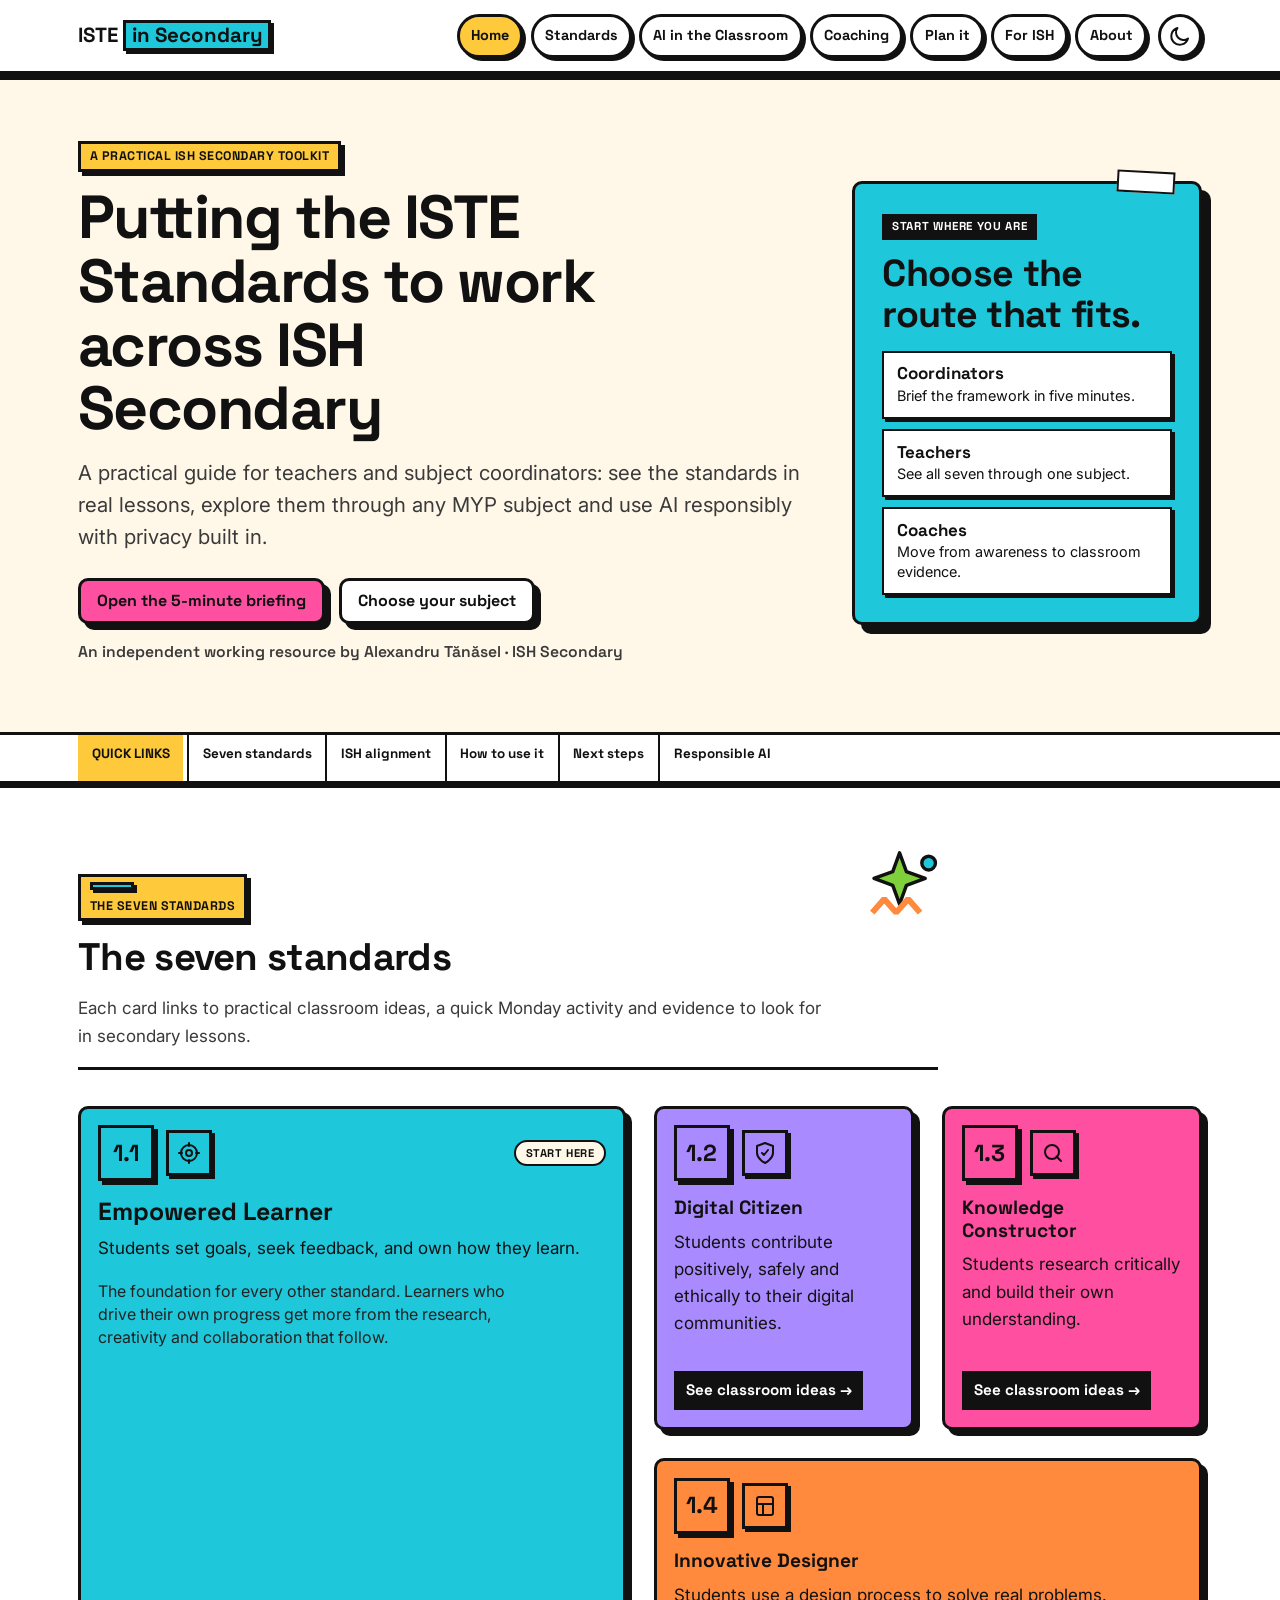
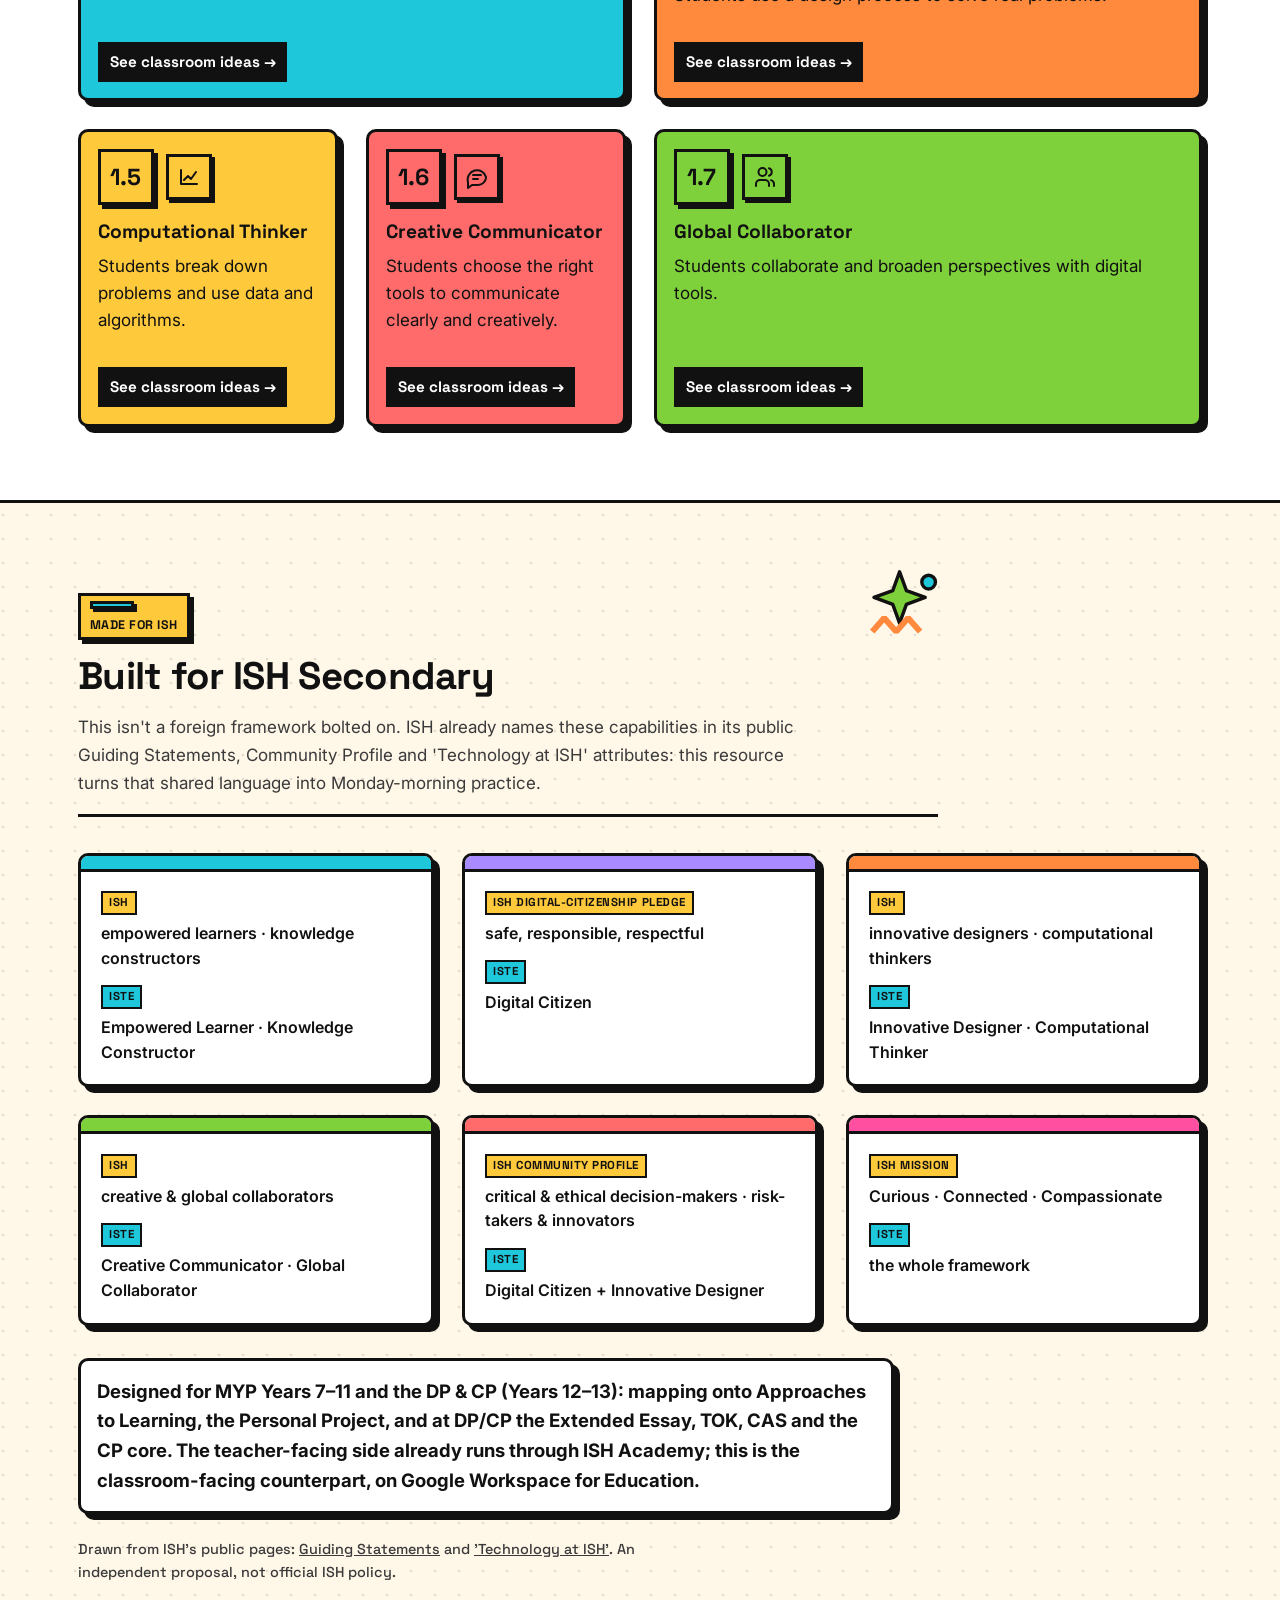
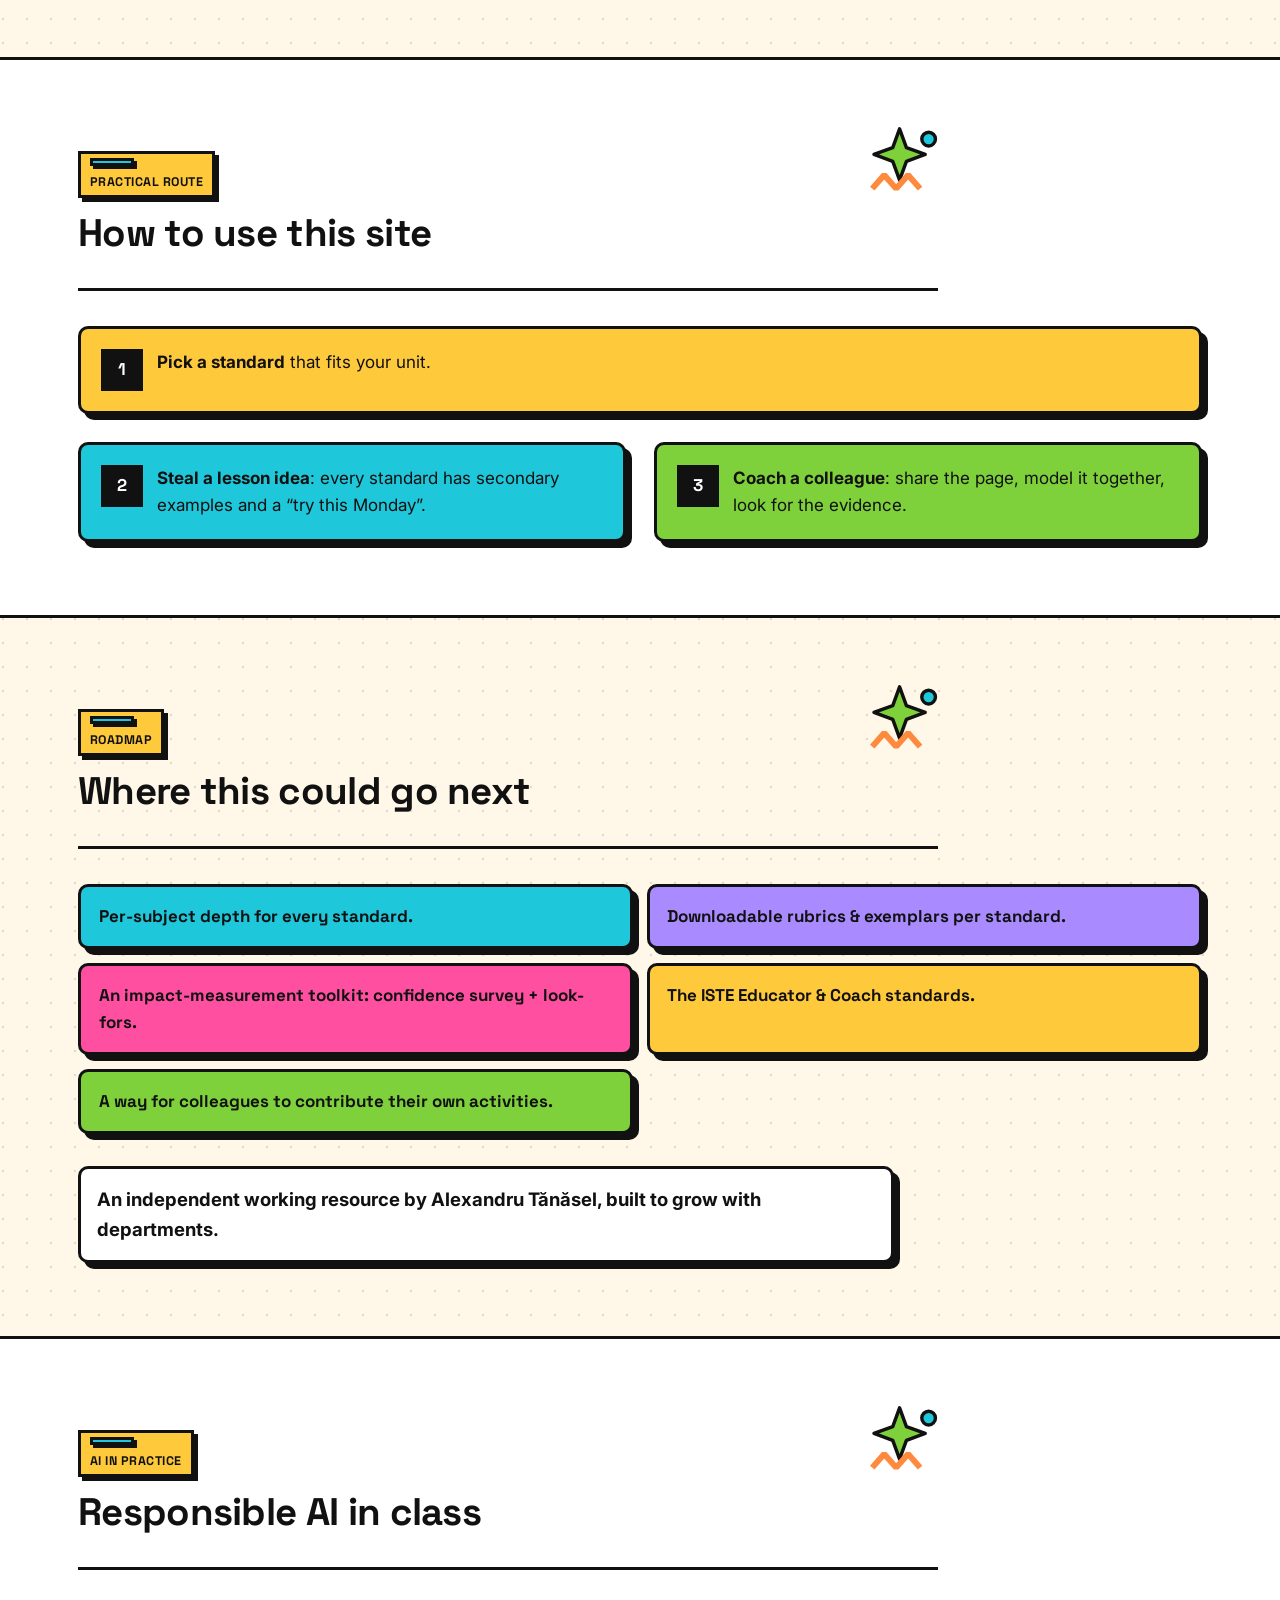
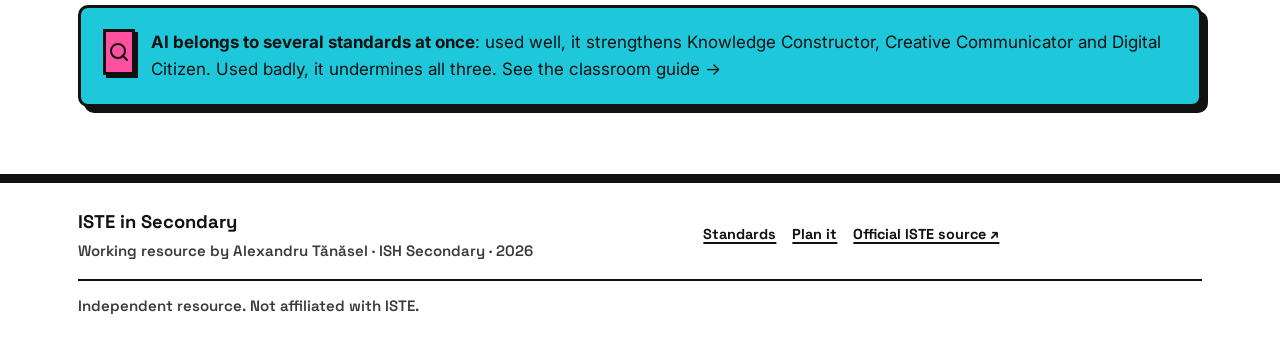
==== commit e66033a2: "Improve site-wide design and readability" ====
--- a/index.html
+++ b/index.html
@@ -17,10 +17,10 @@
   <link rel="preconnect" href="https://fonts.gstatic.com" crossorigin>
   <link href="https://fonts.googleapis.com/css2?family=Space+Grotesk:wght@500;600;700&amp;family=Inter:wght@400;500;600;700&amp;display=swap" rel="stylesheet">
   <link rel="icon" href="assets/favicon.svg" type="image/svg+xml">
-  <link rel="stylesheet" href="assets/styles.css">
+  <link rel="stylesheet" href="assets/styles.css?v=20260831">
   <script src="assets/app.js" defer></script>
 </head>
-<body>
+<body class="site-page page-home">
   <a class="skip-link" href="#main">Skip to content</a>
 
   <svg class="svg-sprite" aria-hidden="true" focusable="false">
@@ -63,22 +63,45 @@
   </header>
 
   <main id="main">
-    <section class="hero">
-      <div class="container">
+    <section class="hero home-hero">
+      <div class="container hero-layout">
         <svg class="motif motif-hero motif-hero-a" aria-hidden="true" focusable="false" viewBox="0 0 160 120"><circle class="motif-dot" cx="24" cy="24" r="10"/><circle class="motif-dot motif-dot-alt" cx="52" cy="24" r="10"/><circle class="motif-dot" cx="24" cy="52" r="10"/><path class="motif-squiggle" d="M76 30c22-22 42 22 66 0"/><path class="motif-triangle" d="M24 102 44 70l20 32z"/><path class="motif-star" d="m118 62 8 18 18 8-18 8-8 18-8-18-18-8 18-8z"/></svg>
         <svg class="motif motif-hero motif-hero-b" aria-hidden="true" focusable="false" viewBox="0 0 140 80"><path class="motif-zig" d="M10 52 30 18l20 34 20-34 20 34 20-34 20 34"/><rect class="motif-block" x="16" y="8" width="22" height="22" rx="0"/><circle class="motif-dot motif-dot-alt" cx="116" cy="18" r="10"/></svg>
-        <span class="overline">A PRACTICAL ISH SECONDARY TOOLKIT</span>
-        <h1>Putting the ISTE Standards to work across ISH Secondary</h1>
-        <p class="lede">A practical guide for teachers and subject coordinators: see the standards in real lessons, explore them through any MYP subject and use AI responsibly with privacy built in.</p>
-        <div class="button-row">
-          <a class="button button-primary" href="standards.html?briefing=1">Open the 5-minute briefing</a>
-          <a class="button button-ghost" href="standards.html#subject-lens">Choose your subject</a>
-        </div>
-        <p class="hero-credit">An independent working resource by Alexandru Tănăsel · ISH Secondary</p>
-      </div>
-    </section>
-
-    <section class="section-block" aria-labelledby="standards-heading">
+        <div class="hero-copy">
+          <span class="overline">A PRACTICAL ISH SECONDARY TOOLKIT</span>
+          <h1>Putting the ISTE Standards to work across ISH Secondary</h1>
+          <p class="lede">A practical guide for teachers and subject coordinators: see the standards in real lessons, explore them through any MYP subject and use AI responsibly with privacy built in.</p>
+          <div class="button-row">
+            <a class="button button-primary" href="standards.html?briefing=1">Open the 5-minute briefing</a>
+            <a class="button button-ghost" href="standards.html#subject-lens">Choose your subject</a>
+          </div>
+          <p class="hero-credit">An independent working resource by Alexandru Tănăsel · ISH Secondary</p>
+        </div>
+
+        <aside class="hero-guide hero-guide-cyan" aria-labelledby="start-route-title">
+          <span class="mini-label">START WHERE YOU ARE</span>
+          <h2 id="start-route-title">Choose the route that fits.</h2>
+          <div class="hero-routes">
+            <a href="standards.html?briefing=1"><strong>Coordinators</strong><span>Brief the framework in five minutes.</span></a>
+            <a href="standards.html#subject-lens"><strong>Teachers</strong><span>See all seven through one subject.</span></a>
+            <a href="coaching.html"><strong>Coaches</strong><span>Move from awareness to classroom evidence.</span></a>
+          </div>
+        </aside>
+      </div>
+    </section>
+
+    <nav class="page-jump-nav" aria-label="Quick links">
+      <div class="container page-jump-inner">
+        <span>Quick links</span>
+        <a href="#standards">Seven standards</a>
+        <a href="#for-ish">ISH alignment</a>
+        <a href="#how-to-use">How to use it</a>
+        <a href="#roadmap">Next steps</a>
+        <a href="#responsible-ai">Responsible AI</a>
+      </div>
+    </nav>
+
+    <section class="section-block" id="standards" aria-labelledby="standards-heading">
       <div class="container">
         <div class="section-heading">
           <svg class="motif motif-heading" aria-hidden="true" focusable="false" viewBox="0 0 96 96"><path class="motif-star" d="m44 8 8 22 22 8-22 8-8 22-8-22-22-8 22-8z"/><path class="motif-zig" d="m12 78 14-16 14 16 14-16 14 16"/><circle class="motif-dot" cx="78" cy="20" r="8"/></svg>
@@ -96,7 +119,7 @@
             <div>
               <h3>Empowered Learner</h3>
               <p>Students set goals, seek feedback, and own how they learn.</p>
-              <p class="featured-extra">The foundation for every other standard &mdash; learners who drive their own progress get more from the research, creativity and collaboration that follow.</p>
+              <p class="featured-extra">The foundation for every other standard. Learners who drive their own progress get more from the research, creativity and collaboration that follow.</p>
             </div>
             <span class="card-link">See classroom ideas &rarr;</span>
           </a>
@@ -178,7 +201,7 @@
           <h2 id="for-ish-heading">Built for ISH Secondary</h2>
           <p>This isn't a foreign framework bolted on. ISH already names these capabilities in its public Guiding Statements, Community Profile and 'Technology at ISH' attributes: this resource turns that shared language into Monday-morning practice.</p>
         </div>
-        <div class="cards-grid">
+        <div class="cards-grid alignment-grid">
           <article class="info-card s1">
             <h3>ISH</h3>
             <p>empowered learners · knowledge constructors</p>
@@ -221,7 +244,7 @@
       </div>
     </section>
 
-    <section class="section-block" aria-labelledby="use-heading">
+    <section class="section-block" id="how-to-use" aria-labelledby="use-heading">
       <div class="container">
         <div class="section-heading">
           <svg class="motif motif-heading" aria-hidden="true" focusable="false" viewBox="0 0 96 96"><path class="motif-star" d="m44 8 8 22 22 8-22 8-8 22-8-22-22-8 22-8z"/><path class="motif-zig" d="m12 78 14-16 14 16 14-16 14 16"/><circle class="motif-dot" cx="78" cy="20" r="8"/></svg>
@@ -245,7 +268,7 @@
       </div>
     </section>
 
-    <section class="section-block" aria-labelledby="roadmap-heading">
+    <section class="section-block" id="roadmap" aria-labelledby="roadmap-heading">
       <div class="container">
         <div class="section-heading">
           <svg class="motif motif-heading" aria-hidden="true" focusable="false" viewBox="0 0 96 96"><path class="motif-star" d="m44 8 8 22 22 8-22 8-8 22-8-22-22-8 22-8z"/><path class="motif-zig" d="m12 78 14-16 14 16 14-16 14 16"/><circle class="motif-dot" cx="78" cy="20" r="8"/></svg>
@@ -263,7 +286,7 @@
       </div>
     </section>
 
-    <section class="section-block" aria-labelledby="ai-heading">
+    <section class="section-block" id="responsible-ai" aria-labelledby="ai-heading">
       <div class="container">
         <div class="section-heading">
           <svg class="motif motif-heading" aria-hidden="true" focusable="false" viewBox="0 0 96 96"><path class="motif-star" d="m44 8 8 22 22 8-22 8-8 22-8-22-22-8 22-8z"/><path class="motif-zig" d="m12 78 14-16 14 16 14-16 14 16"/><circle class="motif-dot" cx="78" cy="20" r="8"/></svg>
@@ -283,8 +306,16 @@
 
   <footer class="site-footer">
     <div class="footer-inner">
-      <p>Working resource by Alexandru Tănăsel · ISH Secondary · <span data-year>2026</span></p>
-      <p>Not affiliated with ISTE</p>
+      <div class="footer-brand">
+        <strong>ISTE in Secondary</strong>
+        <p>Working resource by Alexandru Tănăsel · ISH Secondary · <span data-year>2026</span></p>
+      </div>
+      <nav class="footer-links" aria-label="Footer navigation">
+        <a href="standards.html">Standards</a>
+        <a href="plan.html">Plan it</a>
+        <a href="https://iste.org/standards/students" target="_blank" rel="noopener">Official ISTE source ↗</a>
+      </nav>
+      <p class="footer-note">Independent resource. Not affiliated with ISTE.</p>
     </div>
   </footer>
 </body>
--- a/assets/styles.css
+++ b/assets/styles.css
@@ -1554,7 +1554,7 @@
   }
 }
 
-/* Featured first standard card (Empowered Learner) — fills the 2x2 focal tile */
+/* Featured first standard card (Empowered Learner): fills the 2x2 focal tile */
 .standard-card.featured .featured-tag{
   margin-left:auto;
   align-self:center;
@@ -1583,7 +1583,7 @@
   .standard-card.featured .featured-extra{ font-size:1rem; max-width:42ch; }
 }
 
-/* Source note under the ISH callout box — clear the box's hard shadow + de-emphasise */
+/* Source note under the ISH callout box: clear the box's hard shadow + de-emphasise */
 .closing-line + .hero-credit{
   margin-top:1.5rem;
   font-weight:500;
@@ -2448,6 +2448,545 @@
   }
 }
 
+/* Whole-site readability and wayfinding */
+:root{
+  --maxw:1180px;
+  --measure:68ch;
+}
+
+:target{
+  scroll-margin-top:9.5rem;
+}
+
+h1{
+  line-height:1.05;
+  letter-spacing:-.025em;
+}
+
+h2{
+  line-height:1.09;
+  letter-spacing:-.018em;
+}
+
+h3{
+  line-height:1.18;
+}
+
+.hero,
+.page-hero{
+  padding:clamp(2.8rem,5.2vw,4.6rem) 0;
+}
+
+.hero-layout{
+  display:grid;
+  grid-template-columns:minmax(0, 1fr);
+  gap:clamp(1.5rem,4vw,3rem);
+  align-items:center;
+}
+
+.hero-layout > .motif{
+  display:none;
+}
+
+.hero-copy{
+  min-width:0;
+}
+
+.hero-copy h1{
+  max-width:15ch;
+}
+
+.home-hero .hero-copy h1{
+  max-width:14ch;
+}
+
+.hero-copy .lede{
+  max-width:58ch;
+  line-height:1.55;
+}
+
+.hero-note{
+  max-width:60ch;
+  margin:1rem 0 0;
+  padding-left:.9rem;
+  border-left:6px solid var(--pink);
+  color:var(--muted);
+  font-size:.96rem;
+  font-weight:600;
+  line-height:1.55;
+}
+
+.hero-guide{
+  --guide-color:var(--cyan);
+  position:relative;
+  padding:clamp(1.2rem,2.5vw,1.7rem);
+  border:3px solid #111111;
+  border-radius:var(--radius);
+  background:var(--guide-color);
+  box-shadow:9px 9px 0 #111111;
+  color:#111111;
+}
+
+.hero-guide::before{
+  position:absolute;
+  top:-13px;
+  right:24px;
+  width:58px;
+  height:22px;
+  border:2px solid #111111;
+  background:#FFFFFF;
+  content:"";
+  transform:rotate(3deg);
+}
+
+.hero-guide-pink{ --guide-color:var(--pink); }
+.hero-guide-yellow{ --guide-color:var(--yellow); }
+.hero-guide-violet{ --guide-color:var(--violet); }
+.hero-guide-lime{ --guide-color:var(--lime); }
+.hero-guide-cyan{ --guide-color:var(--cyan); }
+
+.hero-guide h2,
+.hero-guide p,
+.hero-guide li,
+.hero-guide a{
+  color:#111111;
+}
+
+.hero-guide h2{
+  max-width:14ch;
+  margin:.8rem 0 1rem;
+  font-size:clamp(1.75rem,3vw,2.35rem);
+}
+
+.hero-check-list{
+  display:grid;
+  gap:.62rem;
+  margin:0 0 1.1rem;
+  padding:0;
+  list-style:none;
+}
+
+.hero-check-list li{
+  display:grid;
+  grid-template-columns:24px minmax(0, 1fr);
+  gap:.55rem;
+  font-weight:700;
+  line-height:1.35;
+}
+
+.hero-check-list li::before{
+  display:grid;
+  width:22px;
+  height:22px;
+  place-items:center;
+  border:2px solid #111111;
+  background:#FFFFFF;
+  box-shadow:2px 2px 0 #111111;
+  content:"✓";
+  font-size:.78rem;
+  line-height:1;
+}
+
+.hero-routes{
+  display:grid;
+  gap:.65rem;
+  margin-top:1rem;
+}
+
+.hero-routes a{
+  display:grid;
+  gap:.12rem;
+  padding:.72rem .8rem;
+  border:2px solid #111111;
+  background:#FFFFFF;
+  box-shadow:3px 3px 0 #111111;
+  color:#111111;
+  text-decoration:none;
+}
+
+.hero-routes strong{
+  font-family:"Space Grotesk", "Inter", system-ui, sans-serif;
+  line-height:1.15;
+}
+
+.hero-routes span{
+  font-size:.9rem;
+  line-height:1.35;
+}
+
+.page-jump-nav{
+  position:sticky;
+  top:76px;
+  z-index:35;
+  border-bottom:3px solid var(--line);
+  background:var(--surface);
+  box-shadow:0 4px 0 var(--line);
+}
+
+.page-jump-inner{
+  display:flex;
+  align-items:center;
+  gap:0;
+  overflow-x:auto;
+  scrollbar-width:none;
+}
+
+.page-jump-inner::-webkit-scrollbar{
+  display:none;
+}
+
+.page-jump-inner > span,
+.page-jump-inner a{
+  flex:0 0 auto;
+  min-height:46px;
+  padding:.72rem .85rem;
+  font-family:"Space Grotesk", "Inter", system-ui, sans-serif;
+  font-size:.84rem;
+  font-weight:700;
+  line-height:1.2;
+  white-space:nowrap;
+}
+
+.page-jump-inner > span{
+  margin-right:.25rem;
+  background:var(--yellow);
+  color:#111111;
+  text-transform:uppercase;
+}
+
+.page-jump-inner a{
+  border-left:2px solid var(--line);
+  color:var(--ink);
+  text-decoration:none;
+}
+
+.page-jump-inner a:hover,
+.page-jump-inner a:focus-visible{
+  background:var(--cyan);
+  color:#111111;
+}
+
+.site-page main > .section-block:nth-of-type(even){
+  background-color:var(--surface);
+  background-image:none;
+}
+
+.section-block{
+  padding:clamp(2.8rem,5.7vw,4.7rem) 0;
+}
+
+.section-heading{
+  max-width:860px;
+  padding-right:5rem;
+}
+
+.section-heading h2{
+  max-width:26ch;
+}
+
+.section-heading p,
+.closing-line,
+.hero-credit{
+  max-width:var(--measure);
+}
+
+.section-heading p,
+.standard-copy p,
+.prose p{
+  line-height:1.65;
+}
+
+.cards-grid{
+  align-items:stretch;
+}
+
+.info-card p,
+.pathway-card p,
+.practice-card li,
+.teaser-card,
+.coach-lens span{
+  line-height:1.55;
+}
+
+.alignment-grid .info-card h3{
+  width:max-content;
+  max-width:100%;
+  margin:.9rem 0 .38rem;
+  padding:.2rem .38rem;
+  border:2px solid #111111;
+  background:var(--yellow);
+  color:#111111;
+  font-size:.72rem;
+  letter-spacing:.045em;
+  text-transform:uppercase;
+}
+
+.alignment-grid .info-card h3:first-child{
+  margin-top:0;
+}
+
+.alignment-grid .info-card h3:nth-of-type(2){
+  background:var(--cyan);
+}
+
+.alignment-grid .info-card p{
+  color:var(--ink);
+  font-size:1rem;
+  font-weight:600;
+}
+
+.ai-map-grid .info-card{
+  min-height:260px;
+}
+
+.resource-grid .teaser-card{
+  display:grid;
+  min-height:190px;
+  align-content:space-between;
+  gap:1rem;
+}
+
+.resource-grid .teaser-card::after{
+  display:inline-flex;
+  width:max-content;
+  max-width:100%;
+  padding:.25rem .45rem;
+  border:2px solid #111111;
+  background:#111111;
+  color:#FFFFFF;
+  content:"OPEN OFFICIAL RESOURCE ↗";
+  font-family:"Space Grotesk", "Inter", system-ui, sans-serif;
+  font-size:.7rem;
+  font-weight:700;
+  letter-spacing:.035em;
+}
+
+.resource-grid .teaser-card:nth-child(2){ background:var(--violet); }
+.resource-grid .teaser-card:nth-child(3){ background:var(--yellow); }
+.resource-grid .teaser-card:nth-child(4){ background:var(--pink); }
+.resource-grid .teaser-card:nth-child(5){ background:var(--lime); }
+
+.path-step{
+  position:absolute;
+  top:1.9rem;
+  right:1rem;
+  color:var(--ink);
+  font-family:"Space Grotesk", "Inter", system-ui, sans-serif;
+  font-size:1.6rem;
+  font-weight:700;
+  line-height:1;
+}
+
+.plan-steps{
+  display:grid;
+  grid-template-columns:minmax(0, 1fr);
+  gap:.75rem;
+  margin:0 0 1.25rem;
+}
+
+.plan-steps span{
+  display:flex;
+  align-items:center;
+  gap:.65rem;
+  padding:.7rem .8rem;
+  border:3px solid #111111;
+  border-radius:var(--radius);
+  background:var(--cyan);
+  box-shadow:4px 4px 0 #111111;
+  color:#111111;
+  font-family:"Space Grotesk", "Inter", system-ui, sans-serif;
+  font-weight:700;
+}
+
+.plan-steps span:nth-child(2){ background:var(--yellow); }
+.plan-steps span:nth-child(3){ background:var(--lime); }
+
+.plan-steps strong{
+  display:grid;
+  width:28px;
+  height:28px;
+  place-items:center;
+  border:2px solid #111111;
+  background:#FFFFFF;
+  box-shadow:2px 2px 0 #111111;
+}
+
+.plan-form{
+  padding:clamp(1.15rem,3vw,1.8rem);
+}
+
+.about-grid{
+  max-width:none;
+}
+
+.about-grid #contact a{
+  display:inline-flex;
+  min-height:44px;
+  align-items:center;
+  padding:.6rem .8rem;
+  border:3px solid #111111;
+  border-radius:var(--radius);
+  background:var(--pink);
+  box-shadow:var(--shadow);
+  color:#111111;
+  text-decoration:none;
+}
+
+.coordinator-hero-copy h1{
+  font-size:clamp(2.65rem,5.4vw,4.55rem);
+  line-height:1.04;
+}
+
+.source-line{
+  font-size:.93rem;
+}
+
+.glance-card small,
+.lens-summary-copy small{
+  font-size:.88rem;
+}
+
+.meeting-timeline p{
+  font-size:.98rem;
+  line-height:1.55;
+}
+
+.footer-inner{
+  display:grid;
+  grid-template-columns:minmax(0, 1fr);
+  align-items:start;
+  padding-block:1.5rem;
+  gap:1rem;
+}
+
+.footer-brand{
+  display:grid;
+  gap:.2rem;
+}
+
+.footer-brand > strong{
+  color:var(--ink);
+  font-family:"Space Grotesk", "Inter", system-ui, sans-serif;
+  font-size:1.15rem;
+}
+
+.footer-links{
+  display:flex;
+  flex-wrap:wrap;
+  gap:.5rem 1rem;
+}
+
+.footer-links a{
+  color:var(--ink);
+  font-family:"Space Grotesk", "Inter", system-ui, sans-serif;
+  font-size:.9rem;
+  font-weight:700;
+  text-decoration-thickness:2px;
+  text-underline-offset:.18em;
+}
+
+.footer-note{
+  padding-top:.8rem;
+  border-top:2px solid var(--line);
+}
+
+@media (min-width:700px){
+  .plan-steps{
+    grid-template-columns:repeat(3, minmax(0, 1fr));
+  }
+
+  .self-check,
+  .coach-lens{
+    grid-template-columns:repeat(2, minmax(0, 1fr));
+  }
+}
+
+@media (min-width:860px){
+  .about-grid{
+    display:grid;
+    grid-template-columns:minmax(0, .8fr) minmax(0, 1.2fr);
+    gap:1.5rem;
+  }
+
+  .about-grid section{
+    margin:0;
+  }
+
+  .about-grid #contact{
+    grid-column:1 / -1;
+  }
+
+  .footer-inner{
+    grid-template-columns:minmax(260px, 1.1fr) minmax(280px, .9fr);
+    align-items:center;
+  }
+
+  .footer-note{
+    grid-column:1 / -1;
+  }
+}
+
+@media (min-width:900px){
+  .hero-layout{
+    grid-template-columns:minmax(0, 1.35fr) minmax(300px, .65fr);
+  }
+}
+
+@media (min-width:920px){
+  .cards-grid{
+    grid-template-columns:repeat(3, minmax(0, 1fr));
+  }
+
+  .ai-map-grid{
+    grid-template-columns:repeat(2, minmax(0, 1fr));
+  }
+}
+
+@media (max-width:899px){
+  .hero-guide{
+    box-shadow:6px 6px 0 #111111;
+  }
+
+  .hero-guide::before{
+    display:none;
+  }
+}
+
+@media (max-width:700px){
+  .hero-guide{
+    display:none;
+  }
+
+  .page-jump-nav{
+    top:78px;
+  }
+
+  .page-jump-inner{
+    padding-inline:0;
+  }
+
+  .section-heading{
+    padding-right:0;
+  }
+
+  .hero-guide{
+    padding:1.1rem;
+  }
+
+  .hero-guide h2{
+    margin:.65rem 0 .8rem;
+    font-size:1.65rem;
+  }
+
+  .hero-check-list{
+    gap:.48rem;
+  }
+
+  .footer-inner{
+    padding-block:1.2rem;
+  }
+}
+
 @media print{
   body.print-subject-lens{
     background:#FFFFFF;
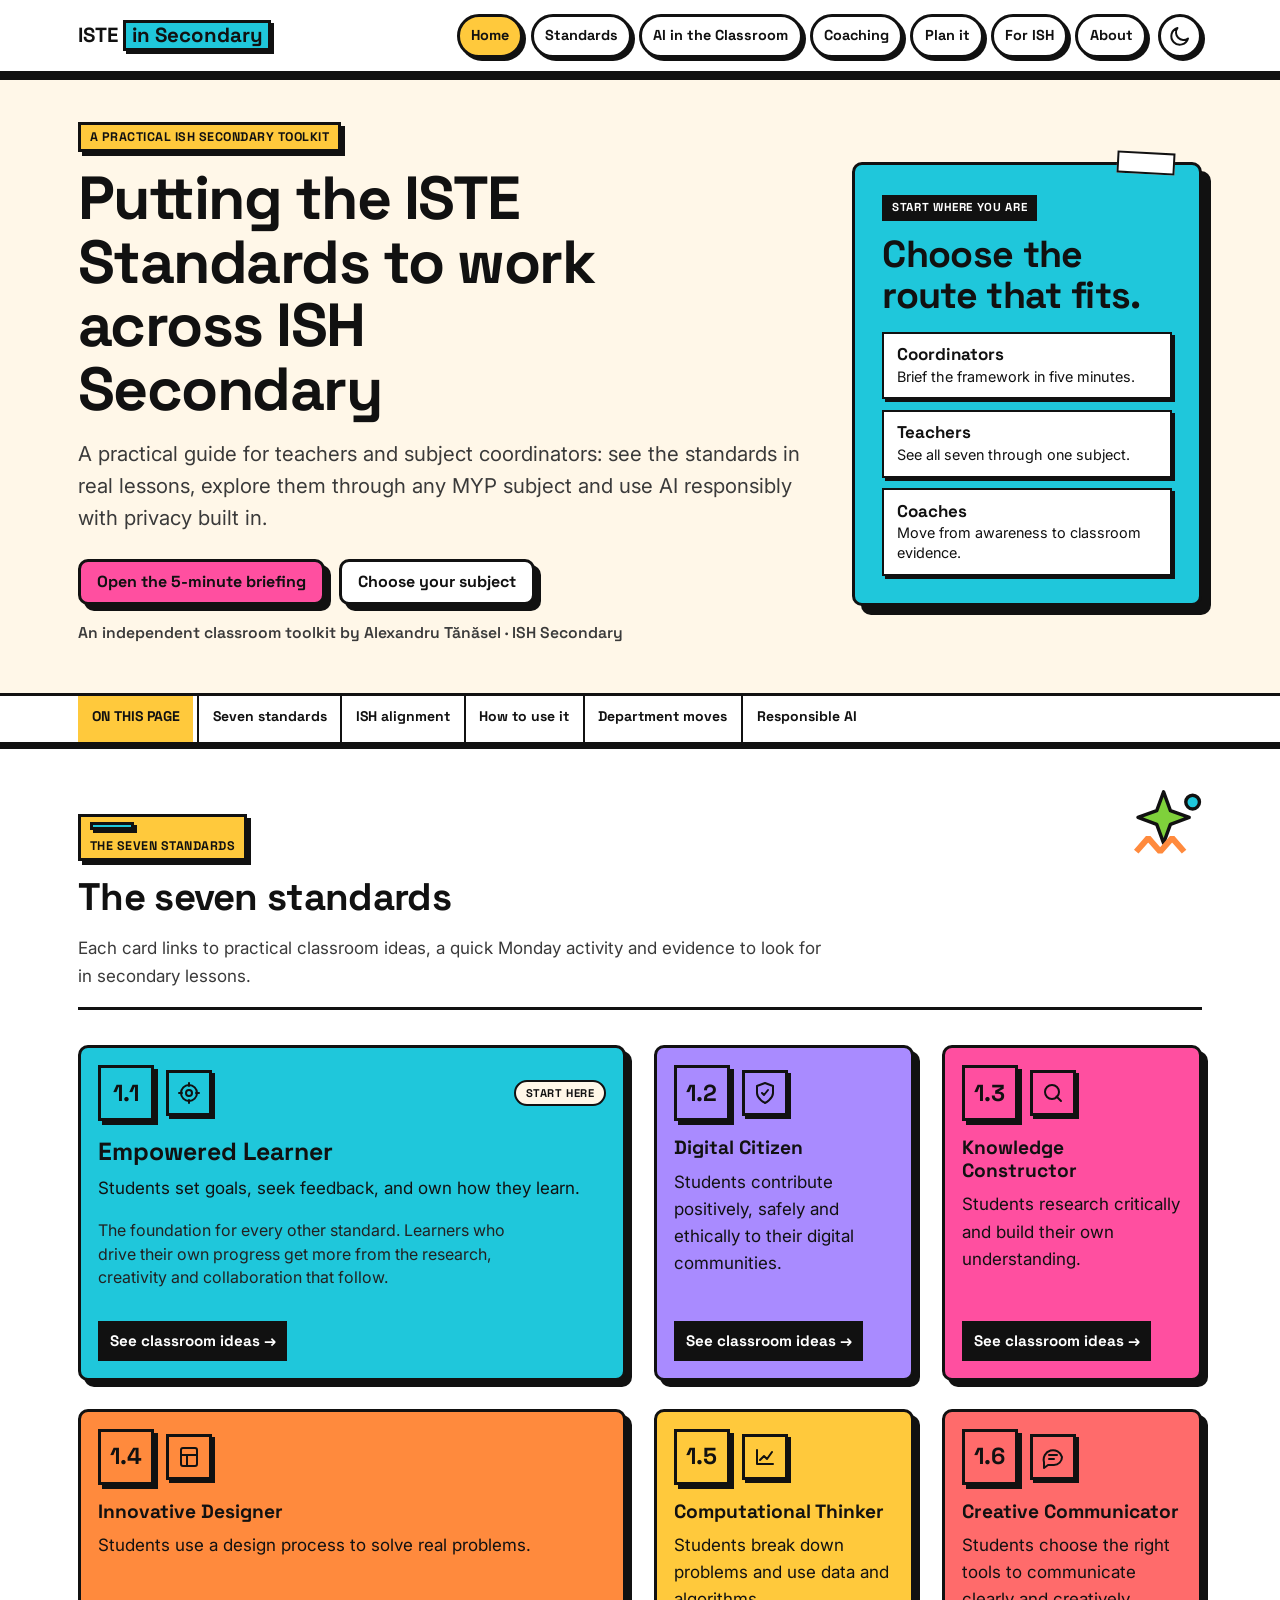
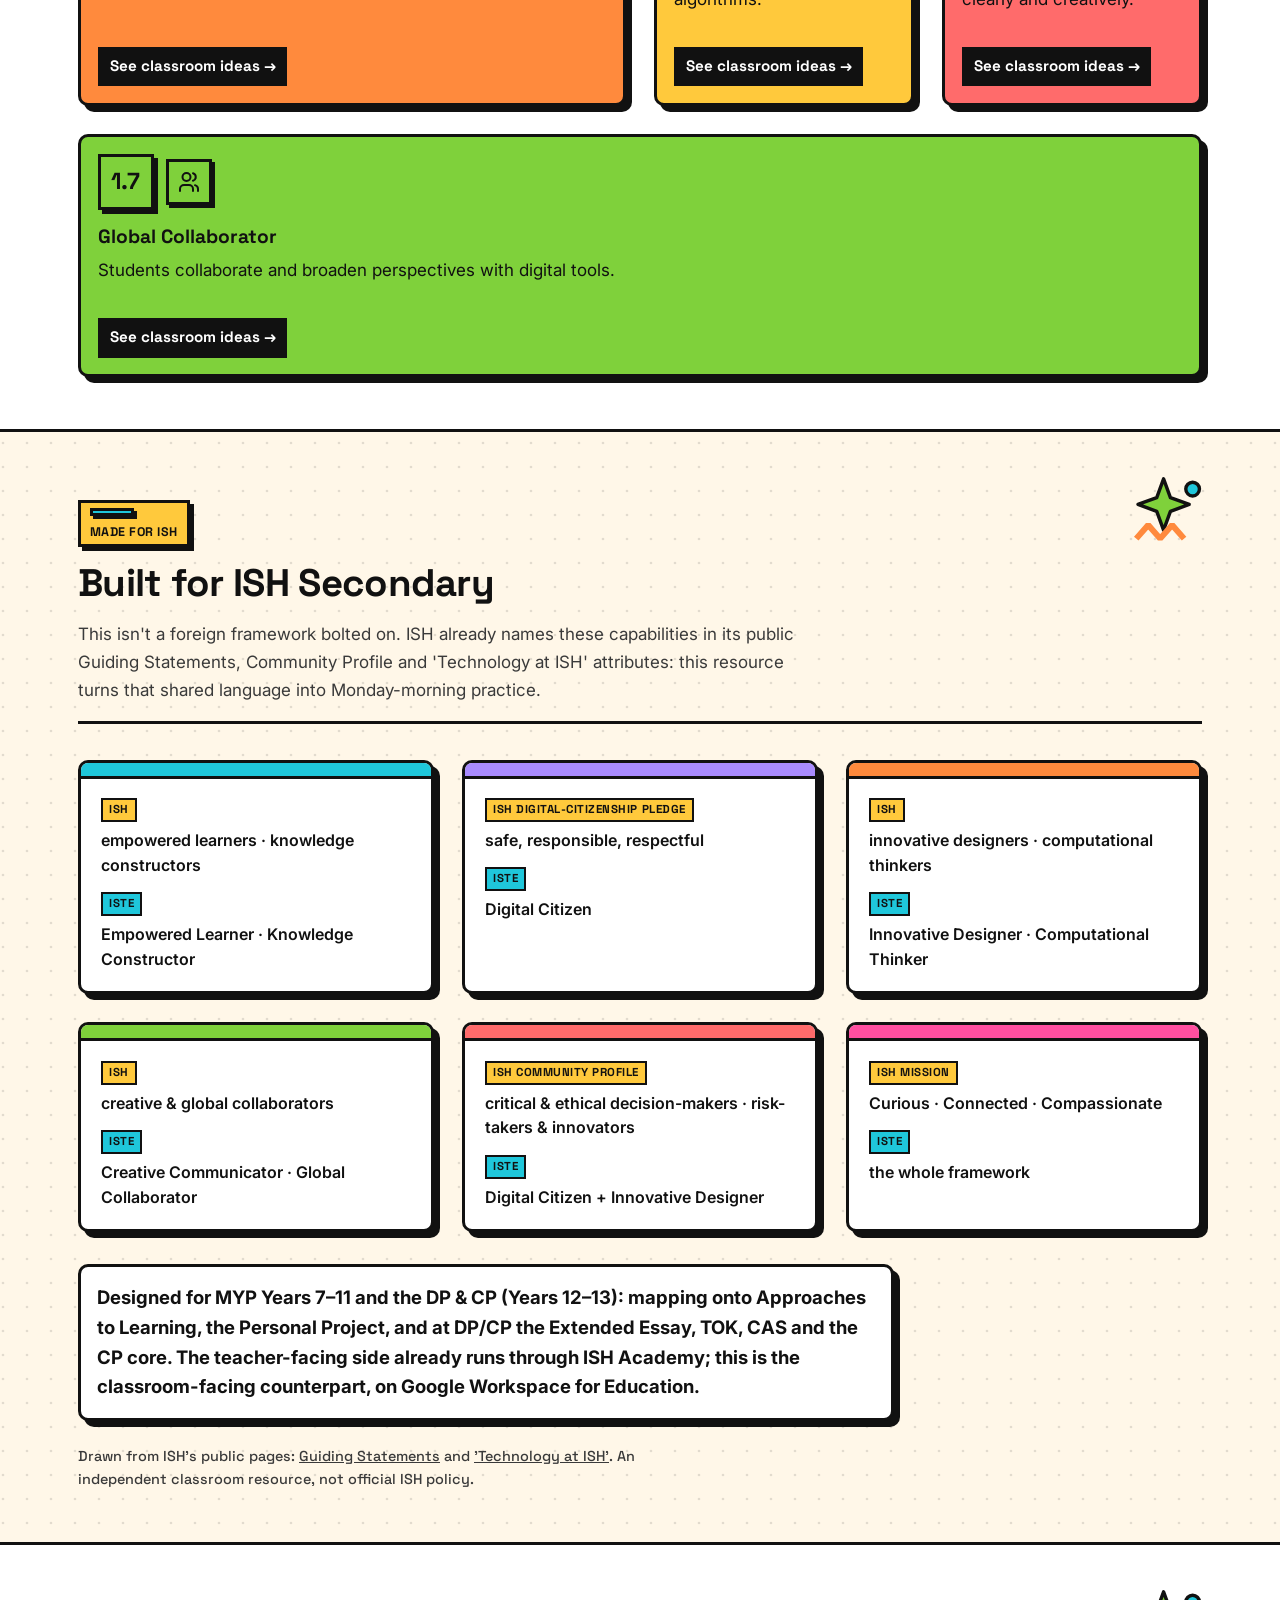
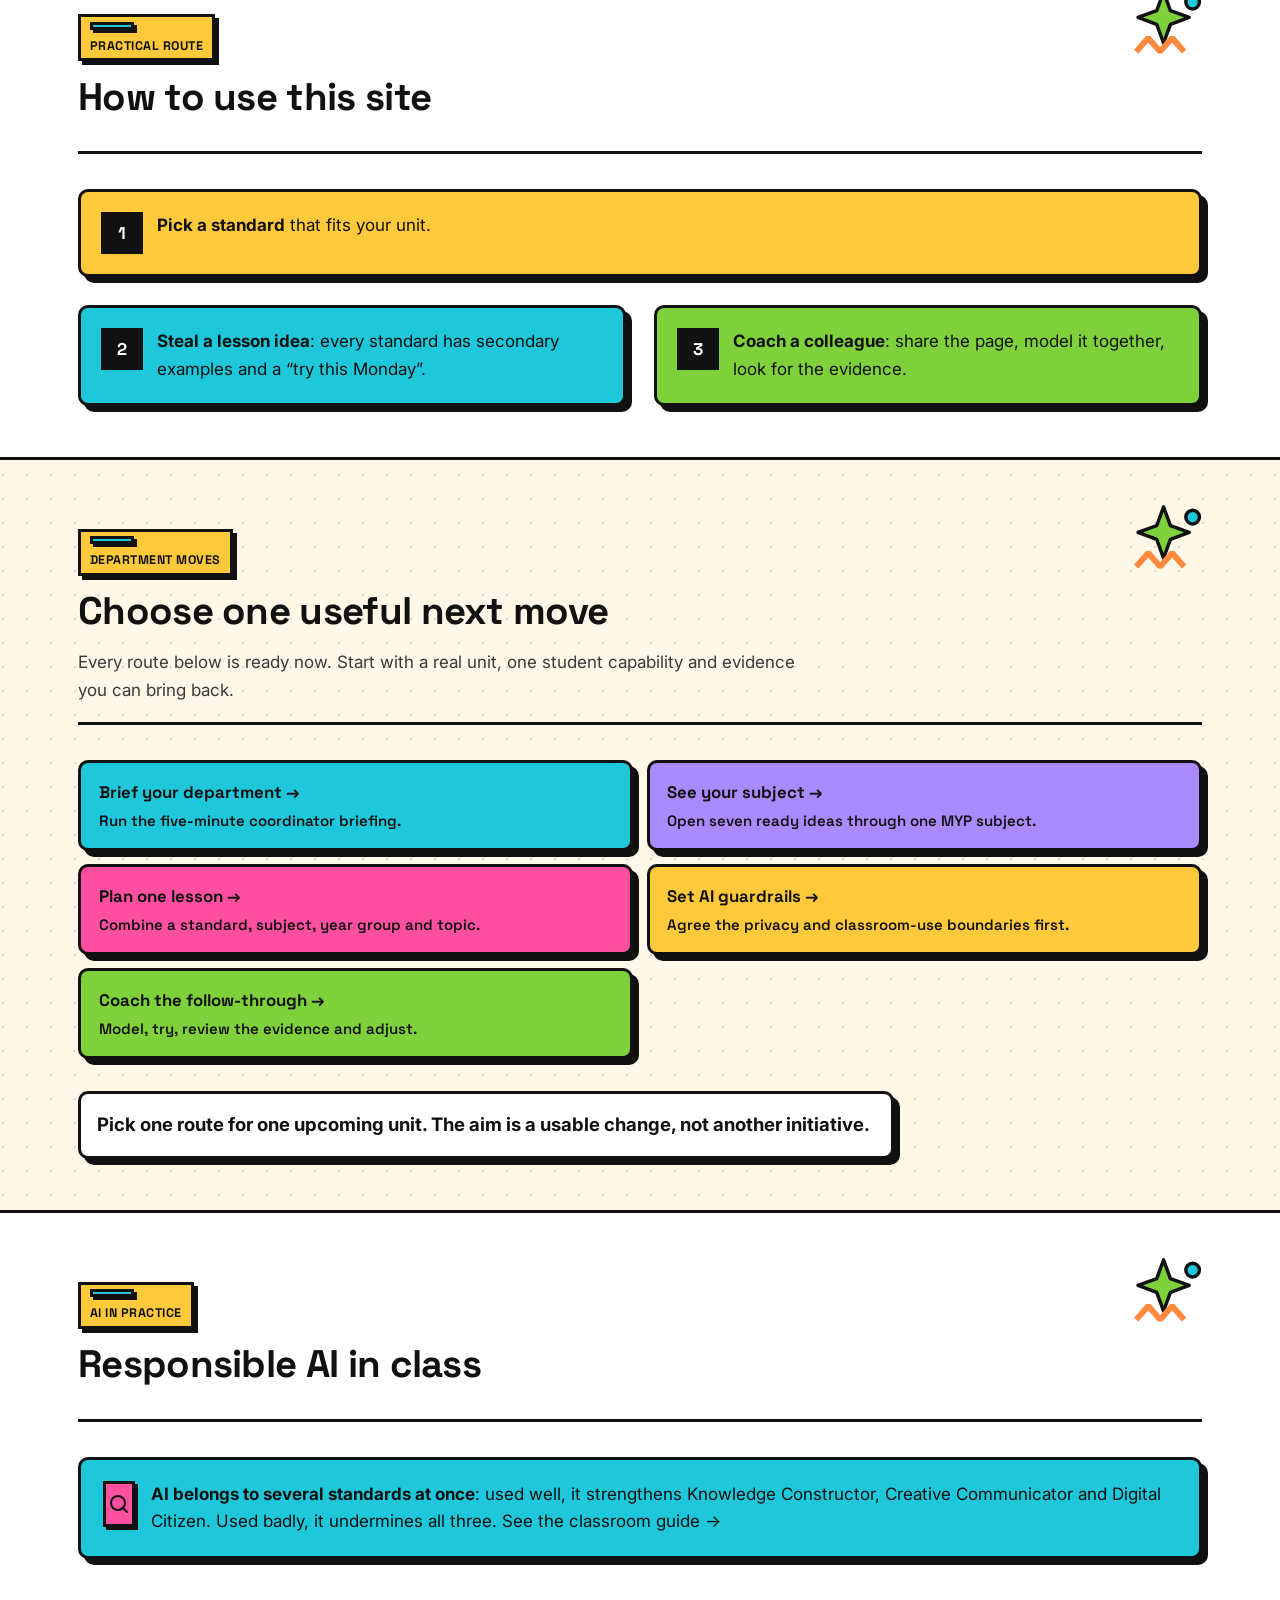
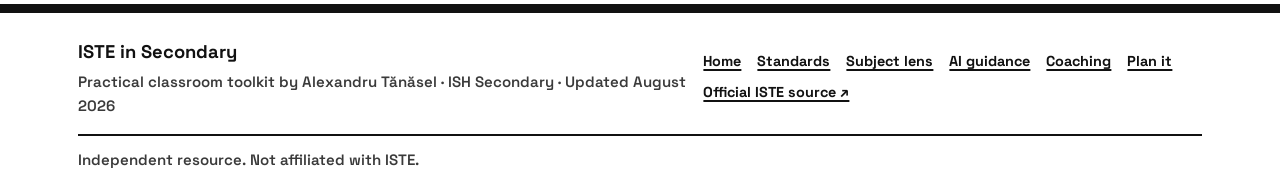
==== commit e25ac959: "Finish site-wide design and navigation" ====
--- a/index.html
+++ b/index.html
@@ -17,8 +17,8 @@
   <link rel="preconnect" href="https://fonts.gstatic.com" crossorigin>
   <link href="https://fonts.googleapis.com/css2?family=Space+Grotesk:wght@500;600;700&amp;family=Inter:wght@400;500;600;700&amp;display=swap" rel="stylesheet">
   <link rel="icon" href="assets/favicon.svg" type="image/svg+xml">
-  <link rel="stylesheet" href="assets/styles.css?v=20260831">
-  <script src="assets/app.js" defer></script>
+  <link rel="stylesheet" href="assets/styles.css?v=20260831d">
+  <script src="assets/app.js?v=20260831d" defer></script>
 </head>
 <body class="site-page page-home">
   <a class="skip-link" href="#main">Skip to content</a>
@@ -75,7 +75,7 @@
             <a class="button button-primary" href="standards.html?briefing=1">Open the 5-minute briefing</a>
             <a class="button button-ghost" href="standards.html#subject-lens">Choose your subject</a>
           </div>
-          <p class="hero-credit">An independent working resource by Alexandru Tănăsel · ISH Secondary</p>
+          <p class="hero-credit">An independent classroom toolkit by Alexandru Tănăsel · ISH Secondary</p>
         </div>
 
         <aside class="hero-guide hero-guide-cyan" aria-labelledby="start-route-title">
@@ -90,13 +90,13 @@
       </div>
     </section>
 
-    <nav class="page-jump-nav" aria-label="Quick links">
+    <nav class="page-jump-nav" aria-label="On this page">
       <div class="container page-jump-inner">
-        <span>Quick links</span>
+        <span>On this page</span>
         <a href="#standards">Seven standards</a>
         <a href="#for-ish">ISH alignment</a>
         <a href="#how-to-use">How to use it</a>
-        <a href="#roadmap">Next steps</a>
+        <a href="#roadmap">Department moves</a>
         <a href="#responsible-ai">Responsible AI</a>
       </div>
     </nav>
@@ -240,7 +240,7 @@
           </article>
         </div>
         <p class="closing-line">Designed for <strong>MYP Years 7–11</strong> and the <strong>DP &amp; CP (Years 12–13)</strong>: mapping onto Approaches to Learning, the Personal Project, and at DP/CP the Extended Essay, TOK, CAS and the CP core. The teacher-facing side already runs through <strong>ISH Academy</strong>; this is the classroom-facing counterpart, on <strong>Google Workspace for Education</strong>.</p>
-        <p class="hero-credit">Drawn from ISH's public pages: <a href="https://www.ishthehague.nl/about/guiding-statements" target="_blank" rel="noopener">Guiding Statements</a> and <a href="https://www.ishthehague.nl/academic/technology-ish" target="_blank" rel="noopener">'Technology at ISH'</a>. An independent proposal, not official ISH policy.</p>
+        <p class="hero-credit">Drawn from ISH's public pages: <a href="https://www.ishthehague.nl/about/guiding-statements" target="_blank" rel="noopener">Guiding Statements</a> and <a href="https://www.ishthehague.nl/academic/technology-ish" target="_blank" rel="noopener">'Technology at ISH'</a>. An independent classroom resource, not official ISH policy.</p>
       </div>
     </section>
 
@@ -272,17 +272,18 @@
       <div class="container">
         <div class="section-heading">
           <svg class="motif motif-heading" aria-hidden="true" focusable="false" viewBox="0 0 96 96"><path class="motif-star" d="m44 8 8 22 22 8-22 8-8 22-8-22-22-8 22-8z"/><path class="motif-zig" d="m12 78 14-16 14 16 14-16 14 16"/><circle class="motif-dot" cx="78" cy="20" r="8"/></svg>
-          <span class="section-kicker">ROADMAP</span>
-          <h2 id="roadmap-heading">Where this could go next</h2>
+          <span class="section-kicker">Department moves</span>
+          <h2 id="roadmap-heading">Choose one useful next move</h2>
+          <p>Every route below is ready now. Start with a real unit, one student capability and evidence you can bring back.</p>
         </div>
         <ul class="roadmap-list">
-          <li>Per-subject depth for every standard.</li>
-          <li>Downloadable rubrics &amp; exemplars per standard.</li>
-          <li>An impact-measurement toolkit: confidence survey + look-fors.</li>
-          <li>The ISTE Educator &amp; Coach standards.</li>
-          <li>A way for colleagues to contribute their own activities.</li>
+          <li><a href="standards.html?briefing=1"><strong>Brief your department →</strong><span>Run the five-minute coordinator briefing.</span></a></li>
+          <li><a href="standards.html#subject-lens"><strong>See your subject →</strong><span>Open seven ready ideas through one MYP subject.</span></a></li>
+          <li><a href="plan.html"><strong>Plan one lesson →</strong><span>Combine a standard, subject, year group and topic.</span></a></li>
+          <li><a href="ai.html#privacy"><strong>Set AI guardrails →</strong><span>Agree the privacy and classroom-use boundaries first.</span></a></li>
+          <li><a href="coaching.html#self-check"><strong>Coach the follow-through →</strong><span>Model, try, review the evidence and adjust.</span></a></li>
         </ul>
-        <p class="closing-line">An independent working resource by Alexandru Tănăsel, built to grow with departments.</p>
+        <p class="closing-line">Pick one route for one upcoming unit. The aim is a usable change, not another initiative.</p>
       </div>
     </section>
 
@@ -308,10 +309,14 @@
     <div class="footer-inner">
       <div class="footer-brand">
         <strong>ISTE in Secondary</strong>
-        <p>Working resource by Alexandru Tănăsel · ISH Secondary · <span data-year>2026</span></p>
+        <p>Practical classroom toolkit by Alexandru Tănăsel · ISH Secondary · Updated August <span data-year>2026</span></p>
       </div>
       <nav class="footer-links" aria-label="Footer navigation">
+        <a href="index.html">Home</a>
         <a href="standards.html">Standards</a>
+        <a href="standards.html#subject-lens">Subject lens</a>
+        <a href="ai.html">AI guidance</a>
+        <a href="coaching.html">Coaching</a>
         <a href="plan.html">Plan it</a>
         <a href="https://iste.org/standards/students" target="_blank" rel="noopener">Official ISTE source ↗</a>
       </nav>
--- a/assets/styles.css
+++ b/assets/styles.css
@@ -1592,7 +1592,7 @@
 
 /* Coordinator-first standards experience */
 .coordinator-page .coordinator-hero{
-  padding:clamp(2.8rem,6vw,5.4rem) 0;
+  padding:clamp(2.2rem,3.8vw,3.4rem) 0;
   background-color:var(--paper);
 }
 
@@ -2455,7 +2455,7 @@
 }
 
 :target{
-  scroll-margin-top:9.5rem;
+  scroll-margin-top:8.25rem;
 }
 
 h1{
@@ -2474,7 +2474,7 @@
 
 .hero,
 .page-hero{
-  padding:clamp(2.8rem,5.2vw,4.6rem) 0;
+  padding:clamp(2.1rem,3.7vw,3.2rem) 0;
 }
 
 .hero-layout{
@@ -2641,7 +2641,7 @@
   min-height:46px;
   padding:.72rem .85rem;
   font-family:"Space Grotesk", "Inter", system-ui, sans-serif;
-  font-size:.84rem;
+  font-size:.875rem;
   font-weight:700;
   line-height:1.2;
   white-space:nowrap;
@@ -2666,17 +2666,23 @@
   color:#111111;
 }
 
+.page-jump-inner a[aria-current="location"]{
+  background:var(--cyan);
+  box-shadow:inset 0 -4px 0 #111111;
+  color:#111111;
+}
+
 .site-page main > .section-block:nth-of-type(even){
   background-color:var(--surface);
   background-image:none;
 }
 
 .section-block{
-  padding:clamp(2.8rem,5.7vw,4.7rem) 0;
+  padding:clamp(2.25rem,4vw,3.5rem) 0;
 }
 
 .section-heading{
-  max-width:860px;
+  max-width:none;
   padding-right:5rem;
 }
 
@@ -2736,7 +2742,7 @@
 }
 
 .ai-map-grid .info-card{
-  min-height:260px;
+  min-height:200px;
 }
 
 .resource-grid .teaser-card{
@@ -2819,6 +2825,35 @@
   max-width:none;
 }
 
+.roadmap-list a{
+  display:grid;
+  min-height:100%;
+  gap:.25rem;
+  padding:1rem 1.1rem;
+  color:#111111;
+  text-decoration:none;
+}
+
+.roadmap-list a:hover,
+.roadmap-list a:focus-visible{
+  background:rgba(255,255,255,.38);
+}
+
+.roadmap-list a strong{
+  font-family:"Space Grotesk", "Inter", system-ui, sans-serif;
+  font-size:1.05rem;
+}
+
+.roadmap-list a span{
+  font-size:.94rem;
+  font-weight:600;
+  line-height:1.45;
+}
+
+.roadmap-list li{
+  padding:0;
+}
+
 .about-grid #contact a{
   display:inline-flex;
   min-height:44px;
@@ -2905,6 +2940,10 @@
   .about-grid{
     display:grid;
     grid-template-columns:minmax(0, .8fr) minmax(0, 1.2fr);
+    grid-template-areas:
+      "purpose sources"
+      "contact sources";
+    align-items:start;
     gap:1.5rem;
   }
 
@@ -2912,9 +2951,9 @@
     margin:0;
   }
 
-  .about-grid #contact{
-    grid-column:1 / -1;
-  }
+  .about-grid #purpose{ grid-area:purpose; }
+  .about-grid #sources{ grid-area:sources; }
+  .about-grid #contact{ grid-area:contact; }
 
   .footer-inner{
     grid-template-columns:minmax(260px, 1.1fr) minmax(280px, .9fr);
@@ -2933,6 +2972,14 @@
 }
 
 @media (min-width:920px){
+  .bento-grid .standard-card:first-child{
+    grid-row:auto;
+  }
+
+  .bento-grid .standard-card:nth-child(7){
+    grid-column:span 4;
+  }
+
   .cards-grid{
     grid-template-columns:repeat(3, minmax(0, 1fr));
   }
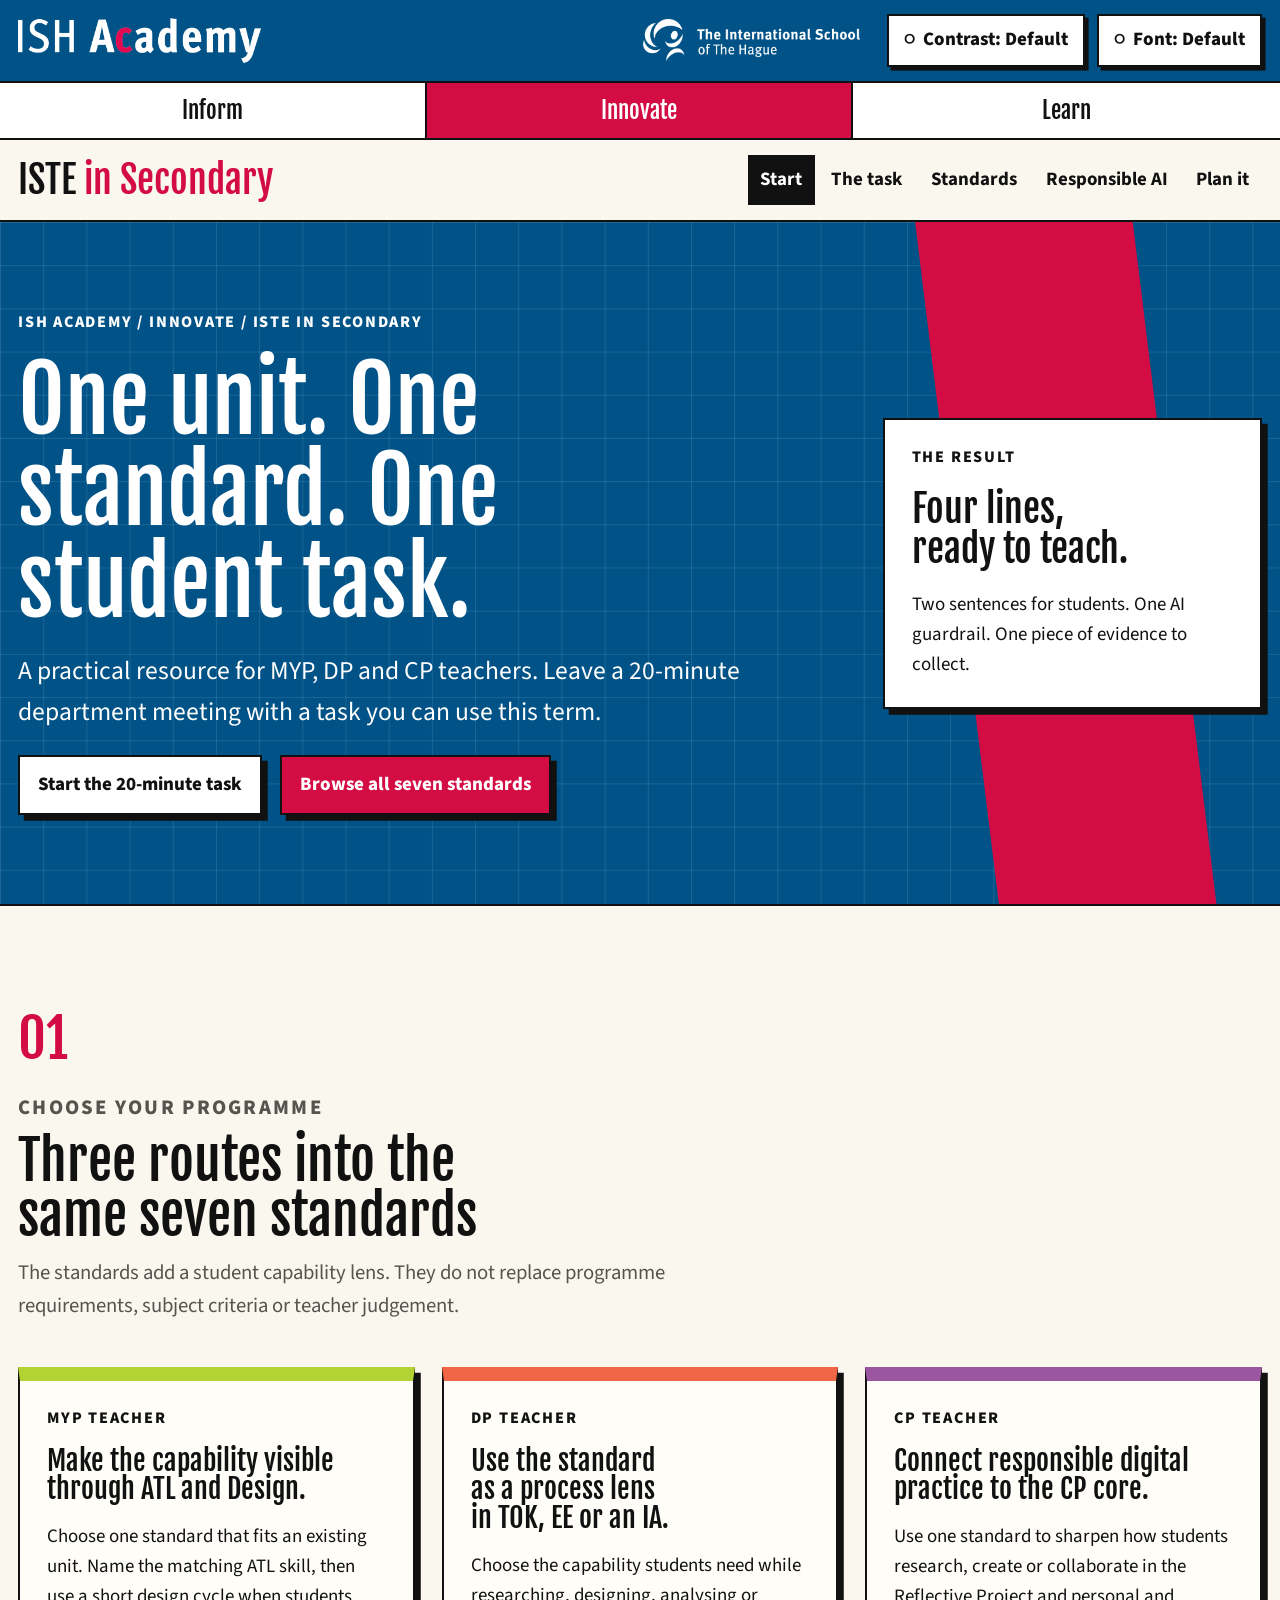
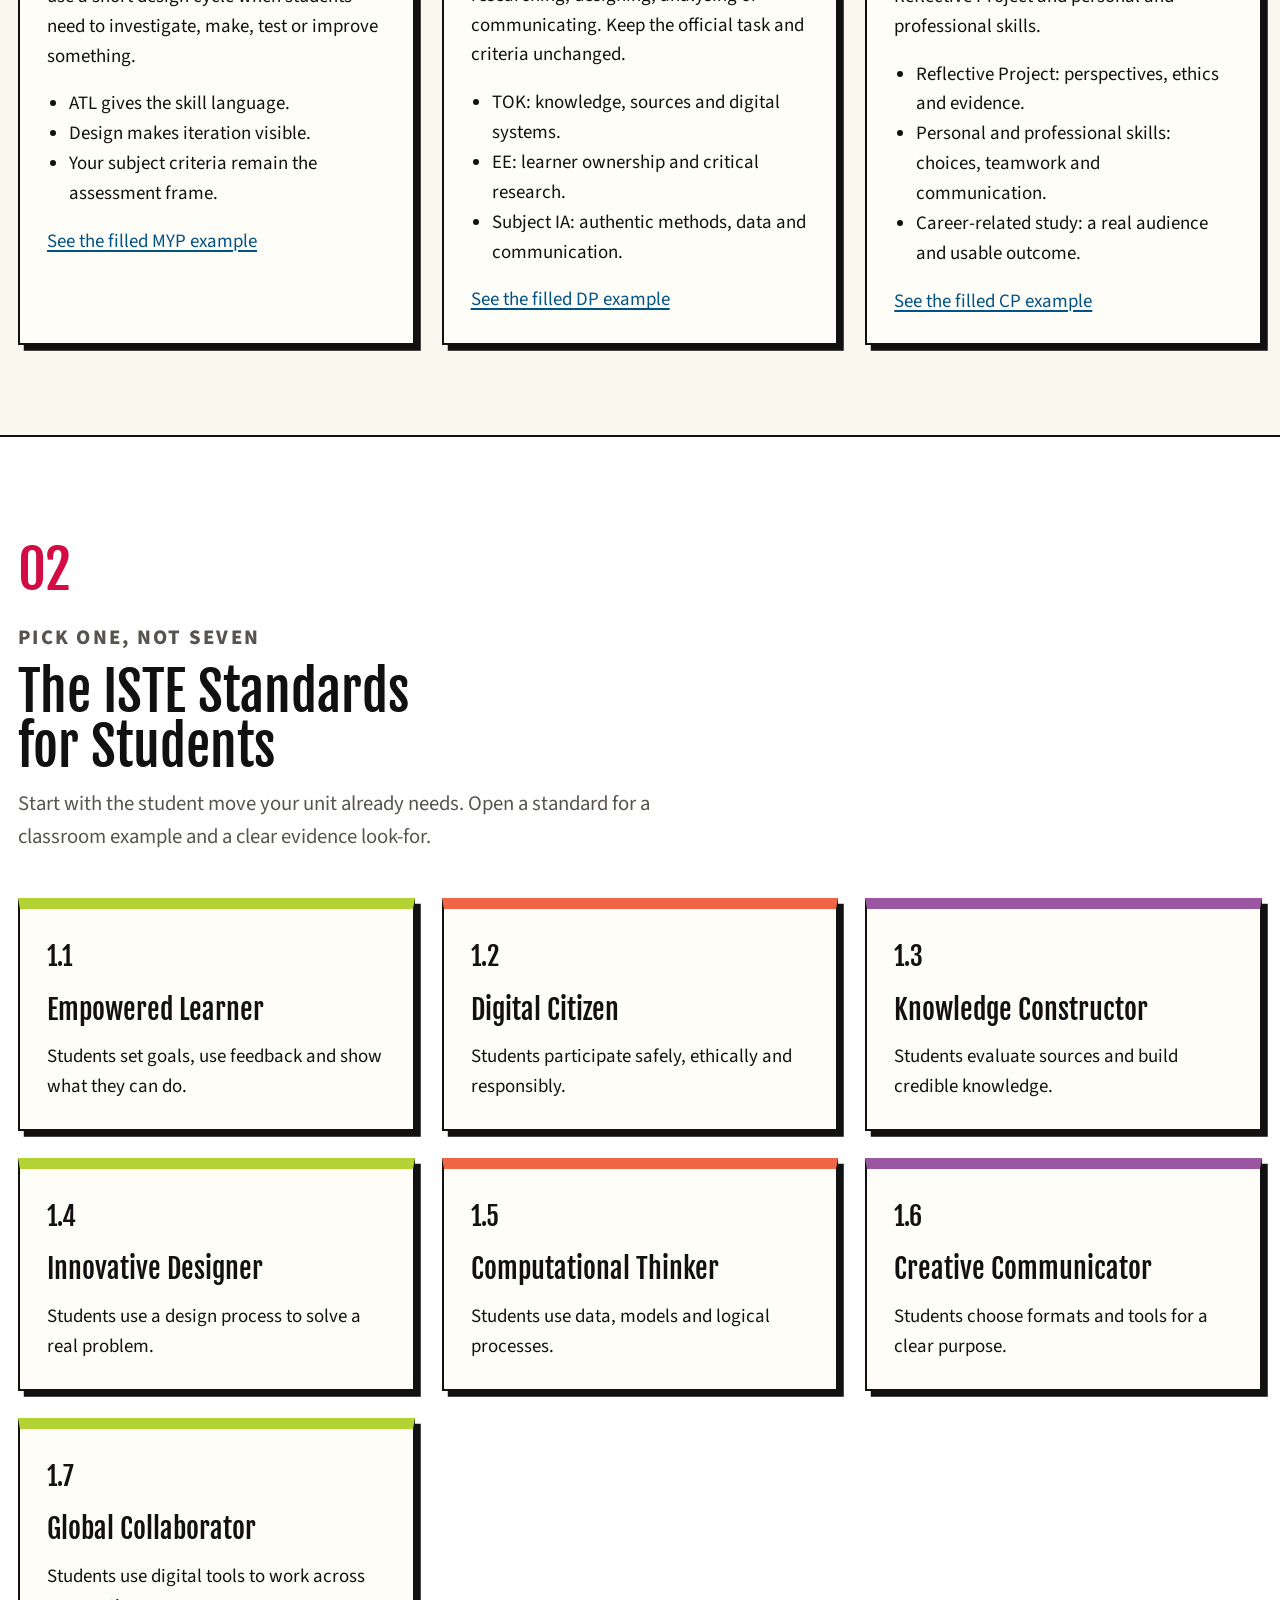
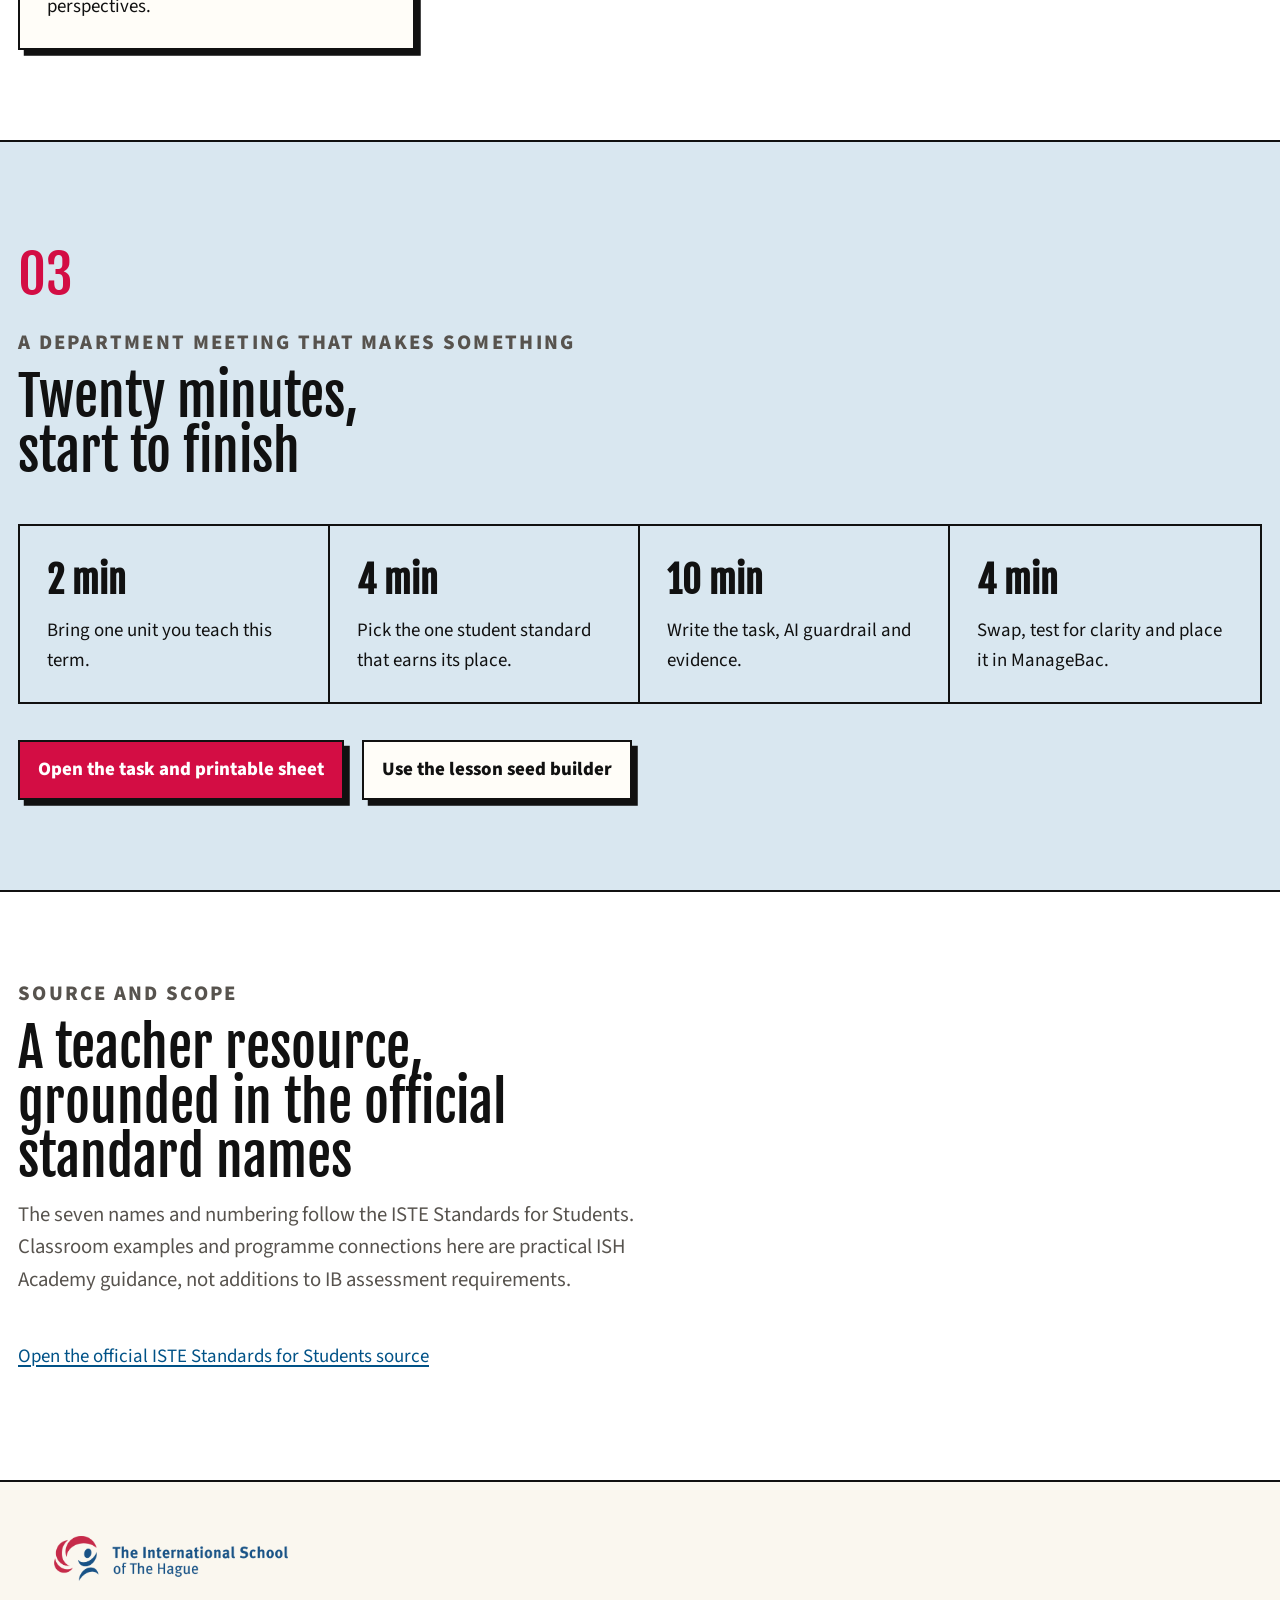
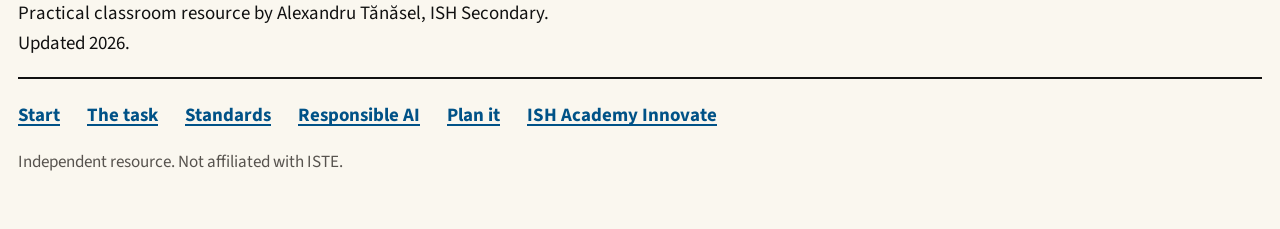
==== commit b72ea730: "Redesign ISTE secondary teacher resource" ====
--- a/index.html
+++ b/index.html
@@ -1,324 +1,194 @@
 <!doctype html>
-<html lang="en" data-theme="light">
+<html lang="en">
 <head>
   <meta charset="utf-8">
   <meta name="viewport" content="width=device-width, initial-scale=1">
-  <title>ISTE in Secondary | Classroom and coordinator toolkit</title>
-  <meta name="description" content="A practical secondary-school guide to putting the ISTE Standards for Students into classroom practice, with responsible AI and privacy built in.">
+  <title>ISTE in Secondary | One unit, one standard, one task</title>
+  <meta name="description" content="A practical 20-minute resource for ISH Secondary teachers to turn one ISTE Student Standard into a student-facing task.">
   <meta property="og:title" content="ISTE in Secondary">
-  <meta property="og:description" content="Putting the ISTE Standards to work in secondary classrooms through practical lesson ideas, coaching and responsible AI use.">
+  <meta property="og:description" content="One unit, one ISTE Student Standard and one usable student task for MYP, DP or CP.">
   <meta property="og:type" content="website">
-  <meta property="og:image" content="https://tanasel.github.io/iste-secondary/assets/og-iste-coordinator.jpg">
-  <meta property="og:image:width" content="1200">
-  <meta property="og:image:height" content="630">
+  <meta property="og:image" content="https://tanasel.github.io/iste-secondary/assets/og-iste-secondary.jpg">
   <meta name="twitter:card" content="summary_large_image">
-  <meta name="twitter:image" content="https://tanasel.github.io/iste-secondary/assets/og-iste-coordinator.jpg">
-  <link rel="preconnect" href="https://fonts.googleapis.com">
-  <link rel="preconnect" href="https://fonts.gstatic.com" crossorigin>
-  <link href="https://fonts.googleapis.com/css2?family=Space+Grotesk:wght@500;600;700&amp;family=Inter:wght@400;500;600;700&amp;display=swap" rel="stylesheet">
+  <script>
+    (function () {
+      try {
+        if (localStorage.getItem("ishacademy:contrast") === "high") document.documentElement.setAttribute("data-contrast", "high");
+        if (localStorage.getItem("ishacademy:font") === "dyslexic") document.documentElement.setAttribute("data-font", "dyslexic");
+      } catch (error) {}
+    }());
+  </script>
   <link rel="icon" href="assets/favicon.svg" type="image/svg+xml">
-  <link rel="stylesheet" href="assets/styles.css?v=20260831d">
-  <script src="assets/app.js?v=20260831d" defer></script>
+  <link rel="stylesheet" href="assets/styles.css?v=20260907a">
+  <script src="assets/app.js?v=20260907a" defer></script>
 </head>
-<body class="site-page page-home">
+<body>
   <a class="skip-link" href="#main">Skip to content</a>
 
-  <svg class="svg-sprite" aria-hidden="true" focusable="false">
-    <symbol id="icon-menu" viewBox="0 0 24 24"><path d="M4 7h16M4 12h16M4 17h16" fill="none" stroke="currentColor" stroke-width="2" stroke-linecap="round"/></symbol>
-    <symbol id="icon-close" viewBox="0 0 24 24"><path d="m6 6 12 12M18 6 6 18" fill="none" stroke="currentColor" stroke-width="2" stroke-linecap="round"/></symbol>
-    <symbol id="icon-sun" viewBox="0 0 24 24"><path d="M12 4V2m0 20v-2m8-8h2M2 12h2m14.95-6.95 1.4-1.4M3.65 20.35l1.4-1.4m0-13.9-1.4-1.4m16.7 16.7-1.4-1.4M12 8a4 4 0 1 1 0 8 4 4 0 0 1 0-8Z" fill="none" stroke="currentColor" stroke-width="2" stroke-linecap="round" stroke-linejoin="round"/></symbol>
-    <symbol id="icon-moon" viewBox="0 0 24 24"><path d="M20 14.5A7.5 7.5 0 0 1 9.5 4 8.5 8.5 0 1 0 20 14.5Z" fill="none" stroke="currentColor" stroke-width="2" stroke-linecap="round" stroke-linejoin="round"/></symbol>
-    <symbol id="icon-target" viewBox="0 0 24 24"><circle cx="12" cy="12" r="8" fill="none" stroke="currentColor" stroke-width="2"/><circle cx="12" cy="12" r="3" fill="none" stroke="currentColor" stroke-width="2"/><path d="M12 2v3M12 19v3M2 12h3M19 12h3" fill="none" stroke="currentColor" stroke-width="2" stroke-linecap="round"/></symbol>
-    <symbol id="icon-shield" viewBox="0 0 24 24"><path d="M12 22s8-4 8-10V5l-8-3-8 3v7c0 6 8 10 8 10Z" fill="none" stroke="currentColor" stroke-width="2" stroke-linejoin="round"/><path d="m9 12 2 2 4-5" fill="none" stroke="currentColor" stroke-width="2" stroke-linecap="round" stroke-linejoin="round"/></symbol>
-    <symbol id="icon-search" viewBox="0 0 24 24"><circle cx="11" cy="11" r="7" fill="none" stroke="currentColor" stroke-width="2"/><path d="m20 20-4.5-4.5" fill="none" stroke="currentColor" stroke-width="2" stroke-linecap="round"/></symbol>
-    <symbol id="icon-lightbulb" viewBox="0 0 24 24"><path d="M9 18h6M10 22h4M8 14a6 6 0 1 1 8 0c-.8.7-1.2 1.5-1.2 2.5H9.2c0-1-.4-1.8-1.2-2.5Z" fill="none" stroke="currentColor" stroke-width="2" stroke-linecap="round" stroke-linejoin="round"/></symbol>
-    <symbol id="icon-layout" viewBox="0 0 24 24"><path d="M4 5a2 2 0 0 1 2-2h12a2 2 0 0 1 2 2v14a2 2 0 0 1-2 2H6a2 2 0 0 1-2-2V5Z" fill="none" stroke="currentColor" stroke-width="2"/><path d="M4 10h16M10 10v11" fill="none" stroke="currentColor" stroke-width="2"/></symbol>
-    <symbol id="icon-data" viewBox="0 0 24 24"><path d="M4 19V5M4 19h16" fill="none" stroke="currentColor" stroke-width="2" stroke-linecap="round"/><path d="m7 15 4-4 3 3 5-7" fill="none" stroke="currentColor" stroke-width="2" stroke-linecap="round" stroke-linejoin="round"/></symbol>
-    <symbol id="icon-message" viewBox="0 0 24 24"><path d="M21 12a8 8 0 0 1-8 8H7l-4 3v-6a8 8 0 1 1 18-5Z" fill="none" stroke="currentColor" stroke-width="2" stroke-linejoin="round"/><path d="M8 10h8M8 14h5" fill="none" stroke="currentColor" stroke-width="2" stroke-linecap="round"/></symbol>
-    <symbol id="icon-users" viewBox="0 0 24 24"><path d="M16 21v-2a4 4 0 0 0-4-4H7a4 4 0 0 0-4 4v2M9.5 11a4 4 0 1 0 0-8 4 4 0 0 0 0 8ZM21 21v-2a4 4 0 0 0-3-3.85M16 3.2a4 4 0 0 1 0 7.6" fill="none" stroke="currentColor" stroke-width="2" stroke-linecap="round" stroke-linejoin="round"/></symbol>
-  </svg>
-
-  <header class="site-header">
-    <div class="header-inner">
-      <a class="wordmark" href="index.html" aria-label="ISTE in Secondary home">ISTE <strong>in Secondary</strong></a>
-      <button class="menu-toggle" type="button" data-menu-toggle aria-label="Open menu" aria-expanded="false" aria-controls="site-nav">
-        <svg class="icon icon-menu" aria-hidden="true"><use href="#icon-menu"></use></svg>
-        <svg class="icon icon-close" aria-hidden="true"><use href="#icon-close"></use></svg>
-      </button>
-      <nav class="site-nav" id="site-nav" aria-label="Primary navigation">
-        <a href="index.html" aria-current="page">Home</a>
-        <a href="standards.html">Standards</a>
-        <a href="ai.html">AI in the Classroom</a>
-        <a href="coaching.html">Coaching</a>
-        <a href="plan.html">Plan it</a>
-        <a href="index.html#for-ish">For ISH</a>
-        <a href="about.html">About</a>
-        <button class="theme-toggle" type="button" data-theme-toggle aria-label="Switch to dark theme" aria-pressed="false">
-          <svg class="icon icon-moon" aria-hidden="true"><use href="#icon-moon"></use></svg>
-          <svg class="icon icon-sun" aria-hidden="true"><use href="#icon-sun"></use></svg>
-          <span class="sr-only">Toggle theme</span>
-        </button>
-      </nav>
+  <header class="academy-header">
+    <div class="academy-top">
+      <a href="https://www.ish.academy/innovate/" target="_top" aria-label="ISH Academy Innovate home">
+        <img class="academy-wordmark" src="assets/brand/ish-academy-wordmark-white-crimson-c.png" alt="ISH Academy">
+      </a>
+      <img class="school-wordmark" src="assets/brand/ish-logo-horizontal-white.png" alt="International School of The Hague">
+      <div class="reading-tools" role="group" aria-label="Reading preferences">
+        <button class="reading-switch" type="button" data-ish-toggle="contrast" aria-pressed="false">Contrast: <span data-ish-state>Default</span></button>
+        <button class="reading-switch" type="button" data-ish-toggle="font" aria-pressed="false">Font: <span data-ish-state>Default</span></button>
+      </div>
+      <p class="sr-only" id="ish-preference-status" aria-live="polite"></p>
+    </div>
+    <nav class="academy-sections" aria-label="ISH Academy sections">
+      <a href="https://www.ish.academy/inform/" target="_top">Inform</a>
+      <a href="https://www.ish.academy/innovate/" target="_top" aria-current="page">Innovate</a>
+      <a href="https://www.ish.academy/learn/" target="_top">Learn</a>
+    </nav>
+    <div class="resource-bar">
+      <div class="resource-bar__inner shell">
+        <a class="resource-mark" href="index.html">ISTE <strong>in Secondary</strong></a>
+        <button class="menu-toggle" type="button" data-menu-toggle aria-label="Open resource menu" aria-expanded="false" aria-controls="resource-nav">Menu</button>
+        <nav class="resource-nav" id="resource-nav" aria-label="Resource navigation">
+          <a href="index.html" aria-current="page">Start</a>
+          <a href="task.html">The task</a>
+          <a href="standards.html">Standards</a>
+          <a href="ai.html">Responsible AI</a>
+          <a href="plan.html">Plan it</a>
+        </nav>
+      </div>
     </div>
   </header>
 
   <main id="main">
-    <section class="hero home-hero">
-      <div class="container hero-layout">
-        <svg class="motif motif-hero motif-hero-a" aria-hidden="true" focusable="false" viewBox="0 0 160 120"><circle class="motif-dot" cx="24" cy="24" r="10"/><circle class="motif-dot motif-dot-alt" cx="52" cy="24" r="10"/><circle class="motif-dot" cx="24" cy="52" r="10"/><path class="motif-squiggle" d="M76 30c22-22 42 22 66 0"/><path class="motif-triangle" d="M24 102 44 70l20 32z"/><path class="motif-star" d="m118 62 8 18 18 8-18 8-8 18-8-18-18-8 18-8z"/></svg>
-        <svg class="motif motif-hero motif-hero-b" aria-hidden="true" focusable="false" viewBox="0 0 140 80"><path class="motif-zig" d="M10 52 30 18l20 34 20-34 20 34 20-34 20 34"/><rect class="motif-block" x="16" y="8" width="22" height="22" rx="0"/><circle class="motif-dot motif-dot-alt" cx="116" cy="18" r="10"/></svg>
-        <div class="hero-copy">
-          <span class="overline">A PRACTICAL ISH SECONDARY TOOLKIT</span>
-          <h1>Putting the ISTE Standards to work across ISH Secondary</h1>
-          <p class="lede">A practical guide for teachers and subject coordinators: see the standards in real lessons, explore them through any MYP subject and use AI responsibly with privacy built in.</p>
+    <section class="hero">
+      <div class="hero__inner shell">
+        <div class="hero__copy">
+          <p class="eyebrow">ISH Academy / Innovate / ISTE in Secondary</p>
+          <h1>One unit. One standard. One student task.</h1>
+          <p class="lede">A practical resource for MYP, DP and CP teachers. Leave a 20-minute department meeting with a task you can use this term.</p>
           <div class="button-row">
-            <a class="button button-primary" href="standards.html?briefing=1">Open the 5-minute briefing</a>
-            <a class="button button-ghost" href="standards.html#subject-lens">Choose your subject</a>
+            <a class="button button--light" href="task.html">Start the 20-minute task</a>
+            <a class="button button--primary" href="standards.html">Browse all seven standards</a>
           </div>
-          <p class="hero-credit">An independent classroom toolkit by Alexandru Tănăsel · ISH Secondary</p>
         </div>
-
-        <aside class="hero-guide hero-guide-cyan" aria-labelledby="start-route-title">
-          <span class="mini-label">START WHERE YOU ARE</span>
-          <h2 id="start-route-title">Choose the route that fits.</h2>
-          <div class="hero-routes">
-            <a href="standards.html?briefing=1"><strong>Coordinators</strong><span>Brief the framework in five minutes.</span></a>
-            <a href="standards.html#subject-lens"><strong>Teachers</strong><span>See all seven through one subject.</span></a>
-            <a href="coaching.html"><strong>Coaches</strong><span>Move from awareness to classroom evidence.</span></a>
-          </div>
+        <aside class="hero__aside" aria-labelledby="meeting-result">
+          <p class="label">The result</p>
+          <h2 id="meeting-result">Four lines, ready to teach.</h2>
+          <p>Two sentences for students. One AI guardrail. One piece of evidence to collect.</p>
         </aside>
       </div>
     </section>
 
-    <nav class="page-jump-nav" aria-label="On this page">
-      <div class="container page-jump-inner">
-        <span>On this page</span>
-        <a href="#standards">Seven standards</a>
-        <a href="#for-ish">ISH alignment</a>
-        <a href="#how-to-use">How to use it</a>
-        <a href="#roadmap">Department moves</a>
-        <a href="#responsible-ai">Responsible AI</a>
-      </div>
-    </nav>
-
-    <section class="section-block" id="standards" aria-labelledby="standards-heading">
-      <div class="container">
+    <section class="section section--surface" aria-labelledby="routes-title">
+      <div class="shell">
         <div class="section-heading">
-          <svg class="motif motif-heading" aria-hidden="true" focusable="false" viewBox="0 0 96 96"><path class="motif-star" d="m44 8 8 22 22 8-22 8-8 22-8-22-22-8 22-8z"/><path class="motif-zig" d="m12 78 14-16 14 16 14-16 14 16"/><circle class="motif-dot" cx="78" cy="20" r="8"/></svg>
-          <span class="section-kicker">The seven standards</span>
-          <h2 id="standards-heading">The seven standards</h2>
-          <p>Each card links to practical classroom ideas, a quick Monday activity and evidence to look for in secondary lessons.</p>
+          <span class="section-number" aria-hidden="true">01</span>
+          <p class="label">Choose your programme</p>
+          <h2 id="routes-title">Three routes into the same seven standards</h2>
+          <p>The standards add a student capability lens. They do not replace programme requirements, subject criteria or teacher judgement.</p>
         </div>
-        <div class="bento-grid">
-          <a class="standard-card s1 featured" href="standards.html#s1">
-            <div class="card-top">
-              <span class="standard-number">1.1</span>
-              <span class="icon-chip"><svg class="icon" aria-hidden="true"><use href="#icon-target"></use></svg></span>
-              <span class="featured-tag">Start here</span>
-            </div>
-            <div>
-              <h3>Empowered Learner</h3>
-              <p>Students set goals, seek feedback, and own how they learn.</p>
-              <p class="featured-extra">The foundation for every other standard. Learners who drive their own progress get more from the research, creativity and collaboration that follow.</p>
-            </div>
-            <span class="card-link">See classroom ideas &rarr;</span>
-          </a>
-          <a class="standard-card s2" href="standards.html#s2">
-            <div class="card-top">
-              <span class="standard-number">1.2</span>
-              <span class="icon-chip"><svg class="icon" aria-hidden="true"><use href="#icon-shield"></use></svg></span>
-            </div>
-            <div>
-              <h3>Digital Citizen</h3>
-              <p>Students contribute positively, safely and ethically to their digital communities.</p>
-            </div>
-            <span class="card-link">See classroom ideas &rarr;</span>
-          </a>
-          <a class="standard-card s3" href="standards.html#s3">
-            <div class="card-top">
-              <span class="standard-number">1.3</span>
-              <span class="icon-chip"><svg class="icon" aria-hidden="true"><use href="#icon-search"></use></svg></span>
-            </div>
-            <div>
-              <h3>Knowledge Constructor</h3>
-              <p>Students research critically and build their own understanding.</p>
-            </div>
-            <span class="card-link">See classroom ideas &rarr;</span>
-          </a>
-          <a class="standard-card s4" href="standards.html#s4">
-            <div class="card-top">
-              <span class="standard-number">1.4</span>
-              <span class="icon-chip"><svg class="icon" aria-hidden="true"><use href="#icon-layout"></use></svg></span>
-            </div>
-            <div>
-              <h3>Innovative Designer</h3>
-              <p>Students use a design process to solve real problems.</p>
-            </div>
-            <span class="card-link">See classroom ideas &rarr;</span>
-          </a>
-          <a class="standard-card s5" href="standards.html#s5">
-            <div class="card-top">
-              <span class="standard-number">1.5</span>
-              <span class="icon-chip"><svg class="icon" aria-hidden="true"><use href="#icon-data"></use></svg></span>
-            </div>
-            <div>
-              <h3>Computational Thinker</h3>
-              <p>Students break down problems and use data and algorithms.</p>
-            </div>
-            <span class="card-link">See classroom ideas &rarr;</span>
-          </a>
-          <a class="standard-card s6" href="standards.html#s6">
-            <div class="card-top">
-              <span class="standard-number">1.6</span>
-              <span class="icon-chip"><svg class="icon" aria-hidden="true"><use href="#icon-message"></use></svg></span>
-            </div>
-            <div>
-              <h3>Creative Communicator</h3>
-              <p>Students choose the right tools to communicate clearly and creatively.</p>
-            </div>
-            <span class="card-link">See classroom ideas &rarr;</span>
-          </a>
-          <a class="standard-card s7" href="standards.html#s7">
-            <div class="card-top">
-              <span class="standard-number">1.7</span>
-              <span class="icon-chip"><svg class="icon" aria-hidden="true"><use href="#icon-users"></use></svg></span>
-            </div>
-            <div>
-              <h3>Global Collaborator</h3>
-              <p>Students collaborate and broaden perspectives with digital tools.</p>
-            </div>
-            <span class="card-link">See classroom ideas &rarr;</span>
-          </a>
-        </div>
-      </div>
-    </section>
-
-    <section class="section-block" id="for-ish" aria-labelledby="for-ish-heading">
-      <div class="container">
-        <div class="section-heading">
-          <svg class="motif motif-heading" aria-hidden="true" focusable="false" viewBox="0 0 96 96"><path class="motif-star" d="m44 8 8 22 22 8-22 8-8 22-8-22-22-8 22-8z"/><path class="motif-zig" d="m12 78 14-16 14 16 14-16 14 16"/><circle class="motif-dot" cx="78" cy="20" r="8"/></svg>
-          <span class="section-kicker">MADE FOR ISH</span>
-          <h2 id="for-ish-heading">Built for ISH Secondary</h2>
-          <p>This isn't a foreign framework bolted on. ISH already names these capabilities in its public Guiding Statements, Community Profile and 'Technology at ISH' attributes: this resource turns that shared language into Monday-morning practice.</p>
-        </div>
-        <div class="cards-grid alignment-grid">
-          <article class="info-card s1">
-            <h3>ISH</h3>
-            <p>empowered learners · knowledge constructors</p>
-            <h3>ISTE</h3>
-            <p>Empowered Learner · Knowledge Constructor</p>
+        <div class="route-grid enter">
+          <article class="card card--myp">
+            <p class="chip">MYP teacher</p>
+            <h3>Make the capability visible through ATL and Design.</h3>
+            <p>Choose one standard that fits an existing unit. Name the matching ATL skill, then use a short design cycle when students need to investigate, make, test or improve something.</p>
+            <ul>
+              <li>ATL gives the skill language.</li>
+              <li>Design makes iteration visible.</li>
+              <li>Your subject criteria remain the assessment frame.</li>
+            </ul>
+            <a href="task.html#myp-example">See the filled MYP example</a>
           </article>
-          <article class="info-card s2">
-            <h3>ISH digital-citizenship pledge</h3>
-            <p>safe, responsible, respectful</p>
-            <h3>ISTE</h3>
-            <p>Digital Citizen</p>
+          <article class="card card--dp">
+            <p class="chip">DP teacher</p>
+            <h3>Use the standard as a process lens in TOK, EE or an IA.</h3>
+            <p>Choose the capability students need while researching, designing, analysing or communicating. Keep the official task and criteria unchanged.</p>
+            <ul>
+              <li>TOK: knowledge, sources and digital systems.</li>
+              <li>EE: learner ownership and critical research.</li>
+              <li>Subject IA: authentic methods, data and communication.</li>
+            </ul>
+            <a href="task.html#dp-example">See the filled DP example</a>
           </article>
-          <article class="info-card s4">
-            <h3>ISH</h3>
-            <p>innovative designers · computational thinkers</p>
-            <h3>ISTE</h3>
-            <p>Innovative Designer · Computational Thinker</p>
-          </article>
-          <article class="info-card s7">
-            <h3>ISH</h3>
-            <p>creative &amp; global collaborators</p>
-            <h3>ISTE</h3>
-            <p>Creative Communicator · Global Collaborator</p>
-          </article>
-          <article class="info-card s6">
-            <h3>ISH Community Profile</h3>
-            <p>critical &amp; ethical decision-makers · risk-takers &amp; innovators</p>
-            <h3>ISTE</h3>
-            <p>Digital Citizen + Innovative Designer</p>
-          </article>
-          <article class="info-card s3">
-            <h3>ISH Mission</h3>
-            <p>Curious · Connected · Compassionate</p>
-            <h3>ISTE</h3>
-            <p>the whole framework</p>
-          </article>
-        </div>
-        <p class="closing-line">Designed for <strong>MYP Years 7–11</strong> and the <strong>DP &amp; CP (Years 12–13)</strong>: mapping onto Approaches to Learning, the Personal Project, and at DP/CP the Extended Essay, TOK, CAS and the CP core. The teacher-facing side already runs through <strong>ISH Academy</strong>; this is the classroom-facing counterpart, on <strong>Google Workspace for Education</strong>.</p>
-        <p class="hero-credit">Drawn from ISH's public pages: <a href="https://www.ishthehague.nl/about/guiding-statements" target="_blank" rel="noopener">Guiding Statements</a> and <a href="https://www.ishthehague.nl/academic/technology-ish" target="_blank" rel="noopener">'Technology at ISH'</a>. An independent classroom resource, not official ISH policy.</p>
-      </div>
-    </section>
-
-    <section class="section-block" id="how-to-use" aria-labelledby="use-heading">
-      <div class="container">
-        <div class="section-heading">
-          <svg class="motif motif-heading" aria-hidden="true" focusable="false" viewBox="0 0 96 96"><path class="motif-star" d="m44 8 8 22 22 8-22 8-8 22-8-22-22-8 22-8z"/><path class="motif-zig" d="m12 78 14-16 14 16 14-16 14 16"/><circle class="motif-dot" cx="78" cy="20" r="8"/></svg>
-          <span class="section-kicker">Practical route</span>
-          <h2 id="use-heading">How to use this site</h2>
-        </div>
-        <div class="steps-grid">
-          <article class="step-card">
-            <span class="step-number">1</span>
-            <p><strong>Pick a standard</strong> that fits your unit.</p>
-          </article>
-          <article class="step-card">
-            <span class="step-number">2</span>
-            <p><strong>Steal a lesson idea</strong>: every standard has secondary examples and a “try this Monday”.</p>
-          </article>
-          <article class="step-card">
-            <span class="step-number">3</span>
-            <p><strong>Coach a colleague</strong>: share the page, model it together, look for the evidence.</p>
+          <article class="card card--cp">
+            <p class="chip">CP teacher</p>
+            <h3>Connect responsible digital practice to the CP core.</h3>
+            <p>Use one standard to sharpen how students research, create or collaborate in the Reflective Project and personal and professional skills.</p>
+            <ul>
+              <li>Reflective Project: perspectives, ethics and evidence.</li>
+              <li>Personal and professional skills: choices, teamwork and communication.</li>
+              <li>Career-related study: a real audience and usable outcome.</li>
+            </ul>
+            <a href="task.html#cp-example">See the filled CP example</a>
           </article>
         </div>
       </div>
     </section>
 
-    <section class="section-block" id="roadmap" aria-labelledby="roadmap-heading">
-      <div class="container">
+    <section class="section" aria-labelledby="standards-title">
+      <div class="shell">
         <div class="section-heading">
-          <svg class="motif motif-heading" aria-hidden="true" focusable="false" viewBox="0 0 96 96"><path class="motif-star" d="m44 8 8 22 22 8-22 8-8 22-8-22-22-8 22-8z"/><path class="motif-zig" d="m12 78 14-16 14 16 14-16 14 16"/><circle class="motif-dot" cx="78" cy="20" r="8"/></svg>
-          <span class="section-kicker">Department moves</span>
-          <h2 id="roadmap-heading">Choose one useful next move</h2>
-          <p>Every route below is ready now. Start with a real unit, one student capability and evidence you can bring back.</p>
+          <span class="section-number" aria-hidden="true">02</span>
+          <p class="label">Pick one, not seven</p>
+          <h2 id="standards-title">The ISTE Standards for Students</h2>
+          <p>Start with the student move your unit already needs. Open a standard for a classroom example and a clear evidence look-for.</p>
         </div>
-        <ul class="roadmap-list">
-          <li><a href="standards.html?briefing=1"><strong>Brief your department →</strong><span>Run the five-minute coordinator briefing.</span></a></li>
-          <li><a href="standards.html#subject-lens"><strong>See your subject →</strong><span>Open seven ready ideas through one MYP subject.</span></a></li>
-          <li><a href="plan.html"><strong>Plan one lesson →</strong><span>Combine a standard, subject, year group and topic.</span></a></li>
-          <li><a href="ai.html#privacy"><strong>Set AI guardrails →</strong><span>Agree the privacy and classroom-use boundaries first.</span></a></li>
-          <li><a href="coaching.html#self-check"><strong>Coach the follow-through →</strong><span>Model, try, review the evidence and adjust.</span></a></li>
-        </ul>
-        <p class="closing-line">Pick one route for one upcoming unit. The aim is a usable change, not another initiative.</p>
+        <div class="standards-grid enter">
+          <a class="standard-card" href="standards.html#s1"><span class="standard-number">1.1</span><h3>Empowered Learner</h3><p>Students set goals, use feedback and show what they can do.</p></a>
+          <a class="standard-card" href="standards.html#s2"><span class="standard-number">1.2</span><h3>Digital Citizen</h3><p>Students participate safely, ethically and responsibly.</p></a>
+          <a class="standard-card" href="standards.html#s3"><span class="standard-number">1.3</span><h3>Knowledge Constructor</h3><p>Students evaluate sources and build credible knowledge.</p></a>
+          <a class="standard-card" href="standards.html#s4"><span class="standard-number">1.4</span><h3>Innovative Designer</h3><p>Students use a design process to solve a real problem.</p></a>
+          <a class="standard-card" href="standards.html#s5"><span class="standard-number">1.5</span><h3>Computational Thinker</h3><p>Students use data, models and logical processes.</p></a>
+          <a class="standard-card" href="standards.html#s6"><span class="standard-number">1.6</span><h3>Creative Communicator</h3><p>Students choose formats and tools for a clear purpose.</p></a>
+          <a class="standard-card" href="standards.html#s7"><span class="standard-number">1.7</span><h3>Global Collaborator</h3><p>Students use digital tools to work across perspectives.</p></a>
+        </div>
       </div>
     </section>
 
-    <section class="section-block" id="responsible-ai" aria-labelledby="ai-heading">
-      <div class="container">
+    <section class="section section--blue" aria-labelledby="twenty-title">
+      <div class="shell">
         <div class="section-heading">
-          <svg class="motif motif-heading" aria-hidden="true" focusable="false" viewBox="0 0 96 96"><path class="motif-star" d="m44 8 8 22 22 8-22 8-8 22-8-22-22-8 22-8z"/><path class="motif-zig" d="m12 78 14-16 14 16 14-16 14 16"/><circle class="motif-dot" cx="78" cy="20" r="8"/></svg>
-          <span class="section-kicker">AI in practice</span>
-          <h2 id="ai-heading">Responsible AI in class</h2>
+          <span class="section-number" aria-hidden="true">03</span>
+          <p class="label">A department meeting that makes something</p>
+          <h2 id="twenty-title">Twenty minutes, start to finish</h2>
         </div>
-        <a class="teaser-card" href="ai.html">
-          <span class="icon-chip s3"><svg class="icon" aria-hidden="true"><use href="#icon-search"></use></svg></span>
-          <span>
-            <strong>AI belongs to several standards at once</strong>: used well, it strengthens Knowledge Constructor, Creative Communicator and Digital Citizen. Used badly, it undermines all three. <span>See the classroom guide &rarr;</span>
-          </span>
-        </a>
+        <div class="meeting-grid">
+          <div class="meeting-step"><strong>2 min</strong>Bring one unit you teach this term.</div>
+          <div class="meeting-step"><strong>4 min</strong>Pick the one student standard that earns its place.</div>
+          <div class="meeting-step"><strong>10 min</strong>Write the task, AI guardrail and evidence.</div>
+          <div class="meeting-step"><strong>4 min</strong>Swap, test for clarity and place it in ManageBac.</div>
+        </div>
+        <div class="button-row" style="margin-top: 2rem">
+          <a class="button button--primary" href="task.html">Open the task and printable sheet</a>
+          <a class="button button--ghost" href="plan.html">Use the lesson seed builder</a>
+        </div>
       </div>
     </section>
 
+    <section class="section" aria-labelledby="source-title">
+      <div class="shell">
+        <div class="section-heading">
+          <p class="label">Source and scope</p>
+          <h2 id="source-title">A teacher resource, grounded in the official standard names</h2>
+          <p>The seven names and numbering follow the ISTE Standards for Students. Classroom examples and programme connections here are practical ISH Academy guidance, not additions to IB assessment requirements.</p>
+        </div>
+        <p><a href="https://iste.org/standards/students" target="_blank" rel="noopener">Open the official ISTE Standards for Students source</a></p>
+      </div>
+    </section>
   </main>
 
-  <footer class="site-footer">
-    <div class="footer-inner">
-      <div class="footer-brand">
-        <strong>ISTE in Secondary</strong>
-        <p>Practical classroom toolkit by Alexandru Tănăsel · ISH Secondary · Updated August <span data-year>2026</span></p>
+  <footer class="academy-footer">
+    <div class="shell">
+      <div class="footer-branding">
+        <img class="footer-academy" src="assets/brand/ish-academy-wordmark.png" alt="ISH Academy">
+        <img class="footer-school" src="assets/brand/ish-logo-horizontal.png" alt="International School of The Hague">
       </div>
+      <p class="footer-copy">Practical classroom resource by Alexandru Tănăsel, ISH Secondary. Updated <span data-year>2026</span>.</p>
       <nav class="footer-links" aria-label="Footer navigation">
-        <a href="index.html">Home</a>
+        <a href="index.html">Start</a>
+        <a href="task.html">The task</a>
         <a href="standards.html">Standards</a>
-        <a href="standards.html#subject-lens">Subject lens</a>
-        <a href="ai.html">AI guidance</a>
-        <a href="coaching.html">Coaching</a>
+        <a href="ai.html">Responsible AI</a>
         <a href="plan.html">Plan it</a>
-        <a href="https://iste.org/standards/students" target="_blank" rel="noopener">Official ISTE source ↗</a>
+        <a href="https://www.ish.academy/innovate/" target="_top">ISH Academy Innovate</a>
       </nav>
       <p class="footer-note">Independent resource. Not affiliated with ISTE.</p>
     </div>
--- a/assets/styles.css
+++ b/assets/styles.css
@@ -1,3115 +1,1212 @@
-:root{
-  --paper:#FFF7E8; --surface:#FFFFFF; --ink:#111111; --muted:#3A3A3A; --line:#111111;
-  --pink:#FF4FA0; --cyan:#1FC7DB; --yellow:#FFC93C; --lime:#7FD13B; --violet:#A98BFF; --orange:#FF8A3D; --coral:#FF6B6B;
-  --primary:#FF4FA0; --accent:#1FC7DB; --radius:10px; --shadow:6px 6px 0 var(--ink); --maxw:1120px;
-  --s1:#1FC7DB; --s2:#A98BFF; --s3:#FF4FA0; --s4:#FF8A3D; --s5:#FFC93C; --s6:#FF6B6B; --s7:#7FD13B;
-  --gap:clamp(1rem,2.5vw,1.75rem);
-  --paper-dots:url("data:image/svg+xml,%3Csvg xmlns='http://www.w3.org/2000/svg' width='24' height='24' viewBox='0 0 24 24'%3E%3Ccircle cx='3' cy='3' r='1.35' fill='%23111111' fill-opacity='.12'/%3E%3C/svg%3E");
-}
-[data-theme="dark"]{
-  --paper:#161616; --surface:#201E1A; --ink:#FFFFFF; --muted:#D8D2C6; --line:#FFFFFF; --shadow:6px 6px 0 #FFFFFF;
-  --paper-dots:url("data:image/svg+xml,%3Csvg xmlns='http://www.w3.org/2000/svg' width='24' height='24' viewBox='0 0 24 24'%3E%3Ccircle cx='3' cy='3' r='1.35' fill='%23FFFFFF' fill-opacity='.13'/%3E%3C/svg%3E");
-}
-
-*,
-*::before,
-*::after{
-  box-sizing:border-box;
-}
-
-html{
-  background:var(--paper);
-  color:var(--ink);
-  scroll-behavior:smooth;
-}
-
-body{
-  margin:0;
-  min-width:0;
-  overflow-x:hidden;
-  background-color:var(--paper);
-  background-image:var(--paper-dots);
-  color:var(--ink);
-  font-family:"Inter", system-ui, -apple-system, BlinkMacSystemFont, "Segoe UI", sans-serif;
-  font-size:1.0625rem;
-  line-height:1.6;
-  text-rendering:optimizeLegibility;
-}
-
-:target{
-  scroll-margin-top:7.25rem;
+@import url("https://fonts.googleapis.com/css2?family=Atkinson+Hyperlegible:ital,wght@0,400;0,700;1,400;1,700&family=Fjalla+One&family=Source+Sans+3:ital,wght@0,400;0,600;0,700;0,800;1,400;1,700&display=swap");
+
+:root {
+  --ink: #111111;
+  --paper: #ffffff;
+  --surface: #faf7ef;
+  --surface-raised: #fffdf8;
+  --muted: #57534e;
+  --blue: #005287;
+  --crimson: #d30d44;
+  --lime: #b3d234;
+  --orange: #f26648;
+  --purple: #9b56a2;
+  --tint-blue: #d9e7f0;
+  --tint-crimson: #fadce4;
+  --tint-lime: #eef5d0;
+  --tint-orange: #fde2da;
+  --tint-purple: #eaddec;
+  --rule: #111111;
+  --on-solid: #ffffff;
+  --font-display: "Fjalla One", sans-serif;
+  --font-body: "Source Sans 3", sans-serif;
+  --font-readable: "Atkinson Hyperlegible", sans-serif;
+  --content: 78rem;
+  --measure: 66ch;
+  --border: 2px solid var(--rule);
+  --shadow: 0.32rem 0.32rem 0 var(--rule);
+  --space-1: 0.25rem;
+  --space-2: 0.5rem;
+  --space-3: 0.75rem;
+  --space-4: 1rem;
+  --space-5: 1.25rem;
+  --space-6: 1.5rem;
+  --space-7: 2rem;
+  --space-8: 2.5rem;
+  --space-9: 3rem;
+  --space-10: 4rem;
+  --section: clamp(3.5rem, 7vw, 6.5rem);
+  --ease: cubic-bezier(0.22, 1, 0.36, 1);
+}
+
+:root[data-contrast="high"] {
+  --ink: #000000;
+  --paper: #ffffff;
+  --surface: #ffffff;
+  --surface-raised: #ffffff;
+  --muted: #000000;
+  --blue: #000000;
+  --crimson: #000000;
+  --lime: #ffffff;
+  --orange: #ffffff;
+  --purple: #000000;
+  --tint-blue: #ffffff;
+  --tint-crimson: #ffffff;
+  --tint-lime: #ffffff;
+  --tint-orange: #ffffff;
+  --tint-purple: #ffffff;
+  --rule: #000000;
+  --border: 3px solid #000000;
+  --shadow: 0.35rem 0.35rem 0 #000000;
+}
+
+:root[data-font="dyslexic"] {
+  --font-display: var(--font-readable);
+  --font-body: var(--font-readable);
+  --measure: 60ch;
+}
+
+* {
+  box-sizing: border-box;
+}
+
+html {
+  min-width: 320px;
+  color-scheme: light;
+  font-size: 18px;
+  scroll-behavior: smooth;
+}
+
+body {
+  min-width: 320px;
+  margin: 0;
+  color: var(--ink);
+  background: var(--paper);
+  font-family: var(--font-body);
+  font-size: 1.05rem;
+  line-height: 1.58;
+  text-rendering: optimizeLegibility;
+}
+
+:root[data-font="dyslexic"] body {
+  line-height: 1.72;
 }
 
 button,
 input,
-textarea,
-select{
-  font:inherit;
-}
-
-a{
-  color:inherit;
-}
-
-svg{
-  display:block;
-  flex:0 0 auto;
+select,
+textarea {
+  color: inherit;
+  font: inherit;
+}
+
+button,
+a,
+summary {
+  -webkit-tap-highlight-color: transparent;
+}
+
+img,
+svg {
+  display: block;
+  max-width: 100%;
+}
+
+a {
+  color: var(--blue);
+  text-decoration-thickness: 2px;
+  text-underline-offset: 0.18rem;
+}
+
+a:hover {
+  color: var(--crimson);
+}
+
+:focus-visible {
+  outline: 4px solid var(--purple);
+  outline-offset: 3px;
 }
 
 h1,
 h2,
 h3,
+.display {
+  max-width: 20ch;
+  margin: 0;
+  font-family: var(--font-display);
+  font-weight: 400;
+  line-height: 1.02;
+  text-wrap: balance;
+}
+
+h1 {
+  font-size: clamp(3rem, 7vw, 6.3rem);
+}
+
+h2 {
+  font-size: clamp(2.1rem, 4.2vw, 4rem);
+}
+
+h3 {
+  font-size: clamp(1.45rem, 2.2vw, 2rem);
+}
+
 p,
-ul,
-ol{
-  margin-top:0;
-}
-
-h1,
-h2,
-h3{
-  color:var(--ink);
-  font-family:"Space Grotesk", "Inter", system-ui, sans-serif;
-  font-weight:700;
-  letter-spacing:0;
-  line-height:1.02;
-}
-
-h1{
-  max-width:13.5ch;
-  margin-bottom:1rem;
-  font-size:clamp(2.4rem,5vw,3.8rem);
-}
-
-h2{
-  margin-bottom:1rem;
-  font-size:clamp(1.7rem,3vw,2.45rem);
-}
-
-h3{
-  margin-bottom:.55rem;
-  font-size:1.2rem;
-}
-
-p{
-  color:var(--muted);
-}
-
-ul,
-ol{
-  padding-left:1.25rem;
-}
-
-.svg-sprite{
-  position:absolute;
-  width:0;
-  height:0;
-  overflow:hidden;
-}
-
-.skip-link{
-  position:absolute;
-  top:.75rem;
-  left:.75rem;
-  z-index:100;
-  min-height:44px;
-  padding:.65rem 1rem;
-  border:3px solid var(--line);
-  border-radius:var(--radius);
-  background:var(--yellow);
-  box-shadow:var(--shadow);
-  color:#111111;
-  font-family:"Space Grotesk", "Inter", system-ui, sans-serif;
-  font-weight:700;
-  text-decoration:none;
-  transform:translateY(-190%);
-}
-
-.skip-link:focus{
-  transform:translateY(0);
-  outline:3px solid var(--line);
-  outline-offset:2px;
-}
-
-.site-header{
-  position:sticky;
-  top:0;
-  z-index:50;
-  border-bottom:3px solid var(--line);
-  background:var(--surface);
-  box-shadow:0 6px 0 var(--line);
-}
-
-.header-inner{
-  position:relative;
-  display:flex;
-  align-items:center;
-  max-width:var(--maxw);
-  margin:0 auto;
-  padding:.85rem var(--gap);
-  gap:1rem;
-}
-
-.wordmark{
-  display:inline-flex;
-  align-items:center;
-  gap:.32rem;
-  color:var(--ink);
-  font-family:"Space Grotesk", "Inter", system-ui, sans-serif;
-  font-size:1.28rem;
-  font-weight:700;
-  line-height:1;
-  text-decoration:none;
-  white-space:nowrap;
-}
-
-.wordmark strong{
-  display:inline-block;
-  padding:.14rem .34rem .18rem;
-  border:3px solid #111111;
-  border-radius:0;
-  background:var(--cyan);
-  box-shadow:3px 3px 0 #111111;
-  color:#111111;
-}
-
-.site-nav{
-  display:flex;
-  align-items:center;
-  gap:.45rem;
-  margin-left:auto;
-}
-
-.site-nav a{
-  display:inline-flex;
-  align-items:center;
-  min-height:44px;
-  padding:.42rem .7rem;
-  border:3px solid var(--line);
-  border-radius:999px;
-  background:var(--surface);
-  box-shadow:3px 3px 0 var(--line);
-  color:var(--ink);
-  font-family:"Space Grotesk", "Inter", system-ui, sans-serif;
-  font-size:.9rem;
-  font-weight:700;
-  line-height:1.1;
-  text-decoration:none;
-}
-
-.site-nav a:hover,
-.site-nav a[aria-current="page"]{
-  border-color:#111111;
-  background:var(--yellow);
-  box-shadow:3px 3px 0 var(--line);
-  color:#111111;
-}
-
-.menu-toggle,
-.theme-toggle{
-  display:inline-flex;
-  align-items:center;
-  justify-content:center;
-  width:44px;
-  min-width:44px;
-  height:44px;
-  border:3px solid var(--line);
-  border-radius:999px;
-  background:var(--surface);
-  box-shadow:3px 3px 0 var(--line);
-  color:var(--ink);
-  cursor:pointer;
-}
-
-.menu-toggle{
-  display:none;
-  margin-left:auto;
-}
-
-.theme-toggle{
-  margin-left:.25rem;
-}
-
-.menu-toggle:hover,
-.theme-toggle:hover{
-  border-color:#111111;
-  background:var(--violet);
-  box-shadow:3px 3px 0 var(--line);
-  color:#111111;
-}
-
-.icon{
-  width:24px;
-  height:24px;
-}
-
-.icon-sun{
-  display:none;
-}
-
-[data-theme="dark"] .icon-sun{
-  display:block;
-}
-
-[data-theme="dark"] .icon-moon{
-  display:none;
-}
-
-.icon-close{
-  display:none;
-}
-
-.menu-toggle[aria-expanded="true"] .icon-menu{
-  display:none;
-}
-
-.menu-toggle[aria-expanded="true"] .icon-close{
-  display:block;
-}
-
-.sr-only{
-  position:absolute;
-  width:1px;
-  height:1px;
-  padding:0;
-  margin:-1px;
-  overflow:hidden;
-  clip:rect(0,0,0,0);
-  white-space:nowrap;
-  border:0;
-}
-
-:focus-visible{
-  outline:3px solid var(--line);
-  outline-offset:2px;
-}
-
-.container{
-  max-width:var(--maxw);
-  margin:0 auto;
-  padding:0 var(--gap);
-}
-
-.hero,
-.page-hero{
-  position:relative;
-  border-bottom:3px solid var(--line);
-  background:var(--paper);
-  padding:clamp(3.3rem,8vw,6.3rem) 0 clamp(2.7rem,6vw,4.7rem);
-}
-
-.hero .container,
-.page-hero .container,
-.section-heading,
-.standard-title,
-.prose section{
-  position:relative;
-}
-
-.hero .container > :not(.motif),
-.page-hero .container > :not(.motif),
-.section-heading > :not(.motif),
-.standard-title > :not(.motif),
-.prose section > :not(.motif){
-  position:relative;
-  z-index:1;
-}
-
-.hero .lede,
-.page-hero .lede{
-  max-width:68ch;
-  margin-bottom:1.4rem;
-  color:var(--muted);
-  font-size:clamp(1.12rem,2vw,1.28rem);
-}
-
-.page-hero h1{
-  max-width:17ch;
-}
-
-.page-hero .lede{
-  max-width:58ch;
-}
-
-.overline,
-.section-kicker{
-  display:inline-block;
-  width:max-content;
-  max-width:100%;
-  margin-bottom:.9rem;
-  padding:.28rem .55rem .34rem;
-  border:3px solid #111111;
-  border-radius:0;
-  background:var(--yellow);
-  box-shadow:4px 4px 0 #111111;
-  color:#111111;
-  font-family:"Space Grotesk", "Inter", system-ui, sans-serif;
-  font-size:.78rem;
-  font-weight:700;
-  letter-spacing:.04em;
-  line-height:1.15;
-  text-transform:uppercase;
-}
-
-.section-kicker::before{
-  display:block;
-  width:44px;
-  height:8px;
-  margin-bottom:.55rem;
-  border:3px solid #111111;
-  background:var(--accent);
-  box-shadow:3px 3px 0 #111111;
-  content:"";
-}
-
-.motif{
-  position:absolute;
-  z-index:0;
-  pointer-events:none;
-}
-
-.motif-hero-a{
-  top:-.7rem;
-  right:clamp(.25rem,5vw,2.6rem);
-  width:clamp(118px,16vw,178px);
-}
-
-.motif-hero-b{
-  right:clamp(2.5rem,12vw,8rem);
-  bottom:clamp(.5rem,3vw,1.8rem);
-  width:clamp(94px,12vw,146px);
-}
-
-.motif-heading{
-  top:-.7rem;
-  right:-.35rem;
-  width:82px;
-}
-
-.motif-standard{
-  top:.5rem;
-  right:.8rem;
-  width:72px;
-}
-
-.motif-prose{
-  top:1rem;
-  right:.5rem;
-}
-
-.motif-dot{
-  fill:var(--cyan);
-  stroke:var(--line);
-  stroke-width:4px;
-}
-
-.motif-dot-alt{
-  fill:var(--violet);
-}
-
-.motif-squiggle{
-  fill:none;
-  stroke:var(--pink);
-  stroke-width:8px;
-  stroke-linecap:round;
-}
-
-.motif-triangle{
-  fill:var(--yellow);
-  stroke:var(--line);
-  stroke-linejoin:round;
-  stroke-width:4px;
-}
-
-.motif-star{
-  fill:var(--lime);
-  stroke:var(--line);
-  stroke-linejoin:round;
-  stroke-width:4px;
-}
-
-.motif-zig{
-  fill:none;
-  stroke:var(--orange);
-  stroke-linejoin:bevel;
-  stroke-width:7px;
-}
-
-.motif-block{
-  fill:var(--coral);
-  stroke:var(--line);
-  stroke-width:4px;
-}
-
-.button-row{
-  display:flex;
-  flex-wrap:wrap;
-  gap:.9rem;
-  margin:1.6rem 0 1rem;
-}
-
-.button{
-  display:inline-flex;
-  align-items:center;
-  justify-content:center;
-  min-height:44px;
-  padding:.68rem 1rem;
-  border:3px solid var(--line);
-  border-radius:var(--radius);
-  box-shadow:var(--shadow);
-  font-family:"Space Grotesk", "Inter", system-ui, sans-serif;
-  font-size:1rem;
-  font-weight:700;
-  line-height:1.15;
-  text-decoration:none;
-}
-
-.button-primary{
-  border-color:#111111;
-  background:var(--primary);
-  box-shadow:var(--shadow);
-  color:#111111;
-}
-
-.button-ghost{
-  background:var(--surface);
-  color:var(--ink);
-}
-
-.tool-card{
-  padding:1.25rem;
-  border-color:#111111;
-}
-
-.plan-form{
-  margin-bottom:var(--gap);
-}
-
-.programme-control{
-  display:grid;
-  gap:.6rem;
-  margin-bottom:1rem;
-}
-
-.programme-label{
-  color:var(--ink);
-  font-family:"Space Grotesk", "Inter", system-ui, sans-serif;
-  font-weight:700;
-}
-
-.programme-options{
-  display:grid;
-  grid-template-columns:1fr;
-  gap:.75rem;
-}
-
-.programme-option{
-  min-height:44px;
-  padding:.72rem .85rem;
-  border:3px solid #111111;
-  border-radius:var(--radius);
-  background:var(--cyan);
-  box-shadow:var(--shadow);
-  color:#111111;
-  cursor:pointer;
-  font-family:"Space Grotesk", "Inter", system-ui, sans-serif;
-  font-weight:700;
-  line-height:1.15;
-  text-align:left;
-}
-
-.programme-option:nth-child(2){
-  background:var(--violet);
-}
-
-.programme-option[aria-checked="true"]{
-  background:var(--yellow);
-  box-shadow:3px 3px 0 var(--line);
-}
-
-.form-grid{
-  display:grid;
-  grid-template-columns:1fr;
-  gap:1rem;
-}
-
-.field-group{
-  display:grid;
-  gap:.42rem;
-}
-
-.field-group label{
-  color:var(--ink);
-  font-family:"Space Grotesk", "Inter", system-ui, sans-serif;
-  font-weight:700;
-}
-
-.field-group select,
-.field-group input,
-.prompt-output{
-  width:100%;
-  min-height:48px;
-  padding:.7rem .78rem;
-  border:3px solid var(--line);
-  border-radius:var(--radius);
-  background:var(--surface);
-  box-shadow:3px 3px 0 var(--line);
-  color:var(--ink);
-}
-
-.field-group input::placeholder{
-  color:var(--muted);
-  opacity:1;
-}
-
-.tool-error{
-  min-height:1.55rem;
-  margin:.85rem 0 1rem;
-  color:var(--ink);
-  font-weight:700;
-}
-
-.plan-results{
-  margin-top:var(--gap);
-}
-
-.result-grid{
-  display:grid;
-  grid-template-columns:1fr;
-  gap:var(--gap);
-}
-
-.activity-card,
-.prompt-card{
-  padding:1.25rem;
-}
-
-.activity-card{
-  border-color:#111111;
-  background:var(--standard-color);
-  color:#111111;
-}
-
-.activity-card h2,
-.activity-card p{
-  color:#111111;
-}
-
-.activity-card .standard-chip{
-  color:#FFFFFF;
-}
-.standard-chip{
-  display:inline-flex;
-  width:max-content;
-  max-width:100%;
-  margin-bottom:1rem;
-  padding:.32rem .6rem;
-  border:3px solid #111111;
-  background:#111111;
-  color:#FFFFFF;
-  font-family:"Space Grotesk", "Inter", system-ui, sans-serif;
-  font-size:.95rem;
-  font-weight:700;
-  line-height:1.15;
-}
-
-.prompt-output{
-  min-height:280px;
-  margin:.25rem 0 1rem;
-  line-height:1.5;
-  resize:vertical;
-}
-
-.prompt-actions{
-  display:flex;
-  flex-wrap:wrap;
-  gap:.75rem;
-}
-
-.tool-note{
-  margin:.95rem 0 0;
-  color:var(--muted);
-  font-size:.95rem;
-  font-weight:700;
-}
-
-.hero-credit{
-  margin:0;
-  color:var(--muted);
-  font-family:"Space Grotesk", "Inter", system-ui, sans-serif;
-  font-size:.98rem;
-  font-weight:600;
-}
-
-.section-block{
-  padding:clamp(2.9rem,7vw,5.4rem) 0;
-}
-
-.section-block + .section-block{
-  border-top:3px solid var(--line);
-}
-
-.section-heading{
-  display:grid;
-  grid-template-columns:minmax(0, 1fr);
-  max-width:780px;
-  margin-bottom:clamp(1.5rem,3vw,2.2rem);
-  padding:1.1rem 6rem 1.1rem 0;
-  border-bottom:3px solid var(--line);
-}
-
-.section-heading p{
-  max-width:68ch;
-  margin-bottom:0;
-}
-
-.bento-grid{
-  display:grid;
-  grid-template-columns:1fr;
-  gap:var(--gap);
-}
-
+li {
+  max-width: var(--measure);
+}
+
+.shell {
+  width: min(calc(100% - 2rem), var(--content));
+  margin-inline: auto;
+}
+
+.skip-link {
+  position: fixed;
+  z-index: 100;
+  top: 0.5rem;
+  left: 0.5rem;
+  padding: 0.65rem 1rem;
+  border: var(--border);
+  background: var(--paper);
+  color: var(--ink);
+  transform: translateY(-180%);
+}
+
+.skip-link:focus {
+  transform: none;
+}
+
+.sr-only {
+  position: absolute;
+  width: 1px;
+  height: 1px;
+  padding: 0;
+  margin: -1px;
+  overflow: hidden;
+  clip: rect(0, 0, 0, 0);
+  white-space: nowrap;
+  border: 0;
+}
+
+.academy-header {
+  position: relative;
+  z-index: 20;
+  border-bottom: var(--border);
+  background: var(--paper);
+}
+
+.academy-top {
+  display: grid;
+  grid-template-columns: minmax(12rem, 1fr) auto auto;
+  align-items: center;
+  gap: var(--space-6);
+  min-height: 4.2rem;
+  padding: 0.75rem max(1rem, calc((100vw - var(--content)) / 2));
+  background: var(--blue);
+}
+
+.academy-wordmark {
+  width: clamp(11rem, 19vw, 15rem);
+}
+
+.school-wordmark {
+  width: clamp(10rem, 17vw, 13rem);
+}
+
+.reading-tools {
+  display: flex;
+  flex-wrap: wrap;
+  justify-content: end;
+  gap: 0.7rem;
+}
+
+.reading-switch,
+.menu-toggle {
+  min-height: 2.75rem;
+  padding: 0.55rem 0.82rem;
+  border: var(--border);
+  border-radius: 0;
+  background: var(--paper);
+  box-shadow: 0.2rem 0.2rem 0 var(--rule);
+  color: var(--ink);
+  font-weight: 800;
+  cursor: pointer;
+}
+
+.reading-switch::before {
+  content: "○";
+  margin-right: 0.45rem;
+}
+
+.reading-switch[aria-pressed="true"]::before {
+  content: "●";
+}
+
+.academy-sections {
+  display: grid;
+  grid-template-columns: repeat(3, minmax(0, 1fr));
+  border-top: var(--border);
+  border-bottom: var(--border);
+}
+
+.academy-sections a {
+  min-width: 0;
+  padding: 0.55rem 0.75rem;
+  border-right: var(--border);
+  color: var(--ink);
+  font-family: var(--font-display);
+  font-size: 1.25rem;
+  text-align: center;
+  text-decoration: none;
+}
+
+.academy-sections a:last-child {
+  border-right: 0;
+}
+
+.academy-sections a[aria-current="page"] {
+  background: var(--crimson);
+  color: var(--on-solid);
+}
+
+:root[data-contrast="high"] .academy-sections a[aria-current="page"] {
+  text-decoration: underline;
+  text-decoration-thickness: 3px;
+}
+
+.resource-bar {
+  background: var(--surface);
+}
+
+.resource-bar__inner {
+  display: flex;
+  align-items: center;
+  justify-content: space-between;
+  gap: var(--space-5);
+  min-height: 4rem;
+  padding-block: 0.55rem;
+}
+
+.resource-mark {
+  color: var(--ink);
+  font-family: var(--font-display);
+  font-size: clamp(1.55rem, 3vw, 2.2rem);
+  text-decoration: none;
+}
+
+.resource-mark strong {
+  color: var(--crimson);
+  font-weight: 400;
+}
+
+.resource-nav {
+  display: flex;
+  align-items: center;
+  justify-content: end;
+  gap: 0.2rem;
+}
+
+.resource-nav a {
+  padding: 0.55rem 0.7rem;
+  color: var(--ink);
+  font-weight: 700;
+  text-decoration: none;
+}
+
+.resource-nav a[aria-current="page"] {
+  background: var(--ink);
+  color: var(--paper);
+}
+
+.menu-toggle {
+  display: none;
+}
+
+.hero {
+  position: relative;
+  isolation: isolate;
+  overflow: hidden;
+  border-bottom: var(--border);
+  background-color: var(--blue);
+  background-image: linear-gradient(rgba(255,255,255,0.11) 1px, transparent 1px), linear-gradient(90deg, rgba(255,255,255,0.11) 1px, transparent 1px);
+  background-size: 2.4rem 2.4rem;
+  color: #ffffff;
+}
+
+.hero::after {
+  position: absolute;
+  z-index: -1;
+  top: -30%;
+  right: 8%;
+  width: 12rem;
+  height: 170%;
+  background: var(--crimson);
+  content: "";
+  transform: rotate(-7deg);
+}
+
+.hero__inner {
+  display: grid;
+  grid-template-columns: minmax(0, 1.35fr) minmax(17rem, 0.65fr);
+  gap: clamp(2rem, 6vw, 6rem);
+  align-items: center;
+  min-height: 31rem;
+  padding-block: clamp(3rem, 7vw, 6.5rem);
+}
+
+.hero__copy,
+.hero__aside {
+  display: grid;
+  gap: var(--space-5);
+}
+
+.hero__copy p,
+.hero__aside p {
+  margin: 0;
+}
+
+.eyebrow,
+.label,
+.chip {
+  width: fit-content;
+  margin: 0;
+  font-size: 0.9rem;
+  font-weight: 800;
+  letter-spacing: 0.11em;
+  line-height: 1.25;
+  text-transform: uppercase;
+}
+
+.lede {
+  font-size: clamp(1.2rem, 2vw, 1.45rem);
+}
+
+.hero__aside {
+  padding: var(--space-6);
+  border: var(--border);
+  background: var(--paper);
+  box-shadow: var(--shadow);
+  color: var(--ink);
+}
+
+.hero__aside h2 {
+  font-size: clamp(2rem, 3vw, 3rem);
+}
+
+.button-row,
+.prompt-actions {
+  display: flex;
+  flex-wrap: wrap;
+  gap: var(--space-4);
+  align-items: center;
+}
+
+.button {
+  display: inline-flex;
+  align-items: center;
+  justify-content: center;
+  min-height: 3rem;
+  padding: 0.72rem 1rem;
+  border: var(--border);
+  border-radius: 0;
+  box-shadow: var(--shadow);
+  font-weight: 800;
+  text-decoration: none;
+  cursor: pointer;
+  transition: transform 160ms var(--ease), box-shadow 160ms var(--ease);
+}
+
+.button:hover,
+.button:focus-visible {
+  color: inherit;
+  box-shadow: 0.5rem 0.5rem 0 var(--rule);
+  transform: translate(-0.15rem, -0.15rem);
+}
+
+.button--primary {
+  background: var(--crimson);
+  color: var(--on-solid);
+}
+
+.button--light {
+  background: var(--paper);
+  color: var(--ink);
+}
+
+.button--ghost {
+  background: var(--surface-raised);
+  color: var(--ink);
+}
+
+:root[data-contrast="high"] .button--primary {
+  background: #000000;
+  color: #ffffff;
+}
+
+.section {
+  padding-block: var(--section);
+  border-bottom: var(--border);
+}
+
+.section--surface {
+  background: var(--surface);
+}
+
+.section--blue {
+  background: var(--tint-blue);
+}
+
+.section-heading {
+  display: grid;
+  gap: var(--space-3);
+  margin-bottom: var(--space-8);
+}
+
+.section-heading p {
+  margin: 0;
+  color: var(--muted);
+  font-size: 1.15rem;
+}
+
+.section-number {
+  color: var(--crimson);
+  font-family: var(--font-display);
+  font-size: 3rem;
+}
+
+.route-grid,
+.standards-grid,
+.example-grid,
+.lens-grid,
+.checks-grid {
+  display: grid;
+  grid-template-columns: repeat(3, minmax(0, 1fr));
+  gap: var(--space-6);
+}
+
+.card,
 .standard-card,
-.info-card,
-.step-card,
-.teaser-card,
-.pathway-card,
-.check-option,
-.cta-card,
-.practice-card,
+.example-card,
+.task-panel,
 .tool-card,
 .activity-card,
 .prompt-card,
-.pathway-result,
-.roadmap-list li{
-  border:3px solid var(--line);
-  border-radius:var(--radius);
-  background:var(--surface);
-  box-shadow:var(--shadow);
-}
-
-.standard-card{
-  --standard-color:var(--s1);
-  --standard-readable:#111111;
-  display:flex;
-  min-height:100%;
-  flex-direction:column;
-  gap:1rem;
-  padding:1.05rem;
-  border-color:#111111;
-  background:var(--standard-color);
-  color:#111111;
-  cursor:pointer;
-  text-decoration:none;
-}
-
-.standard-card h3,
-.standard-card p{
-  color:#111111;
-}
-
-.standard-card .card-link{
-  display:inline-flex;
-  width:max-content;
-  max-width:100%;
-  margin-top:auto;
-  padding:.3rem .55rem;
-  border:3px solid #111111;
-  background:#111111;
-  color:#FFFFFF;
-  font-family:"Space Grotesk", "Inter", system-ui, sans-serif;
-  font-size:.95rem;
-  font-weight:700;
-}
-
-.card-top,
-.standard-title{
-  display:flex;
-  align-items:center;
-  gap:.75rem;
-}
-
-.standard-number{
-  display:inline-flex;
-  align-items:center;
-  justify-content:center;
-  min-width:56px;
-  height:56px;
-  padding:.15rem .45rem;
-  border:3px solid #111111;
-  border-radius:0;
-  background:var(--standard-color);
-  box-shadow:4px 4px 0 #111111;
-  color:#111111;
-  font-family:"Space Grotesk", "Inter", system-ui, sans-serif;
-  font-size:1.45rem;
-  font-weight:700;
-  letter-spacing:0;
-  line-height:1;
-}
-
-.icon-chip{
-  display:inline-flex;
-  align-items:center;
-  justify-content:center;
-  width:46px;
-  height:46px;
-  border:3px solid #111111;
-  border-radius:0;
-  background:var(--standard-color);
-  box-shadow:3px 3px 0 #111111;
-  color:#111111;
-}
-
-.s1{ --standard-color:var(--s1); --standard-readable:#111111; }
-.s2{ --standard-color:var(--s2); --standard-readable:#111111; }
-.s3{ --standard-color:var(--s3); --standard-readable:#111111; }
-.s4{ --standard-color:var(--s4); --standard-readable:#111111; }
-.s5{ --standard-color:var(--s5); --standard-readable:#111111; }
-.s6{ --standard-color:var(--s6); --standard-readable:#111111; }
-.s7{ --standard-color:var(--s7); --standard-readable:#111111; }
-
-.steps-grid,
-.cards-grid,
-.pathway-grid,
-.practice-grid{
-  display:grid;
-  grid-template-columns:1fr;
-  gap:var(--gap);
-}
-
-.step-card,
-.info-card,
-.pathway-card,
-.practice-card,
-.check-option,
-.cta-card{
-  padding:1.25rem;
-}
-
-.step-card{
-  display:grid;
-  grid-template-columns:auto minmax(0, 1fr);
-  gap:.9rem;
-  border-color:#111111;
-  background:var(--yellow);
-  color:#111111;
-}
-
-.step-card:nth-child(2){
-  background:var(--cyan);
-}
-
-.step-card:nth-child(3){
-  background:var(--lime);
-}
-
-.step-card p,
-.step-card strong{
-  color:#111111;
-}
-
-.step-number{
-  display:inline-flex;
-  align-items:center;
-  justify-content:center;
-  width:42px;
-  height:42px;
-  border:3px solid #111111;
-  border-radius:0;
-  background:#111111;
-  color:#FFFFFF;
-  font-family:"Space Grotesk", "Inter", system-ui, sans-serif;
-  font-weight:700;
-  line-height:1;
-}
-
-.step-card p,
-.pathway-card p,
-.info-card p,
-.practice-card p,
-.check-option p,
-.cta-card p{
-  margin-bottom:0;
-}
-
-.teaser-card{
-  display:flex;
-  align-items:flex-start;
-  gap:1rem;
-  padding:1.35rem;
-  border-color:#111111;
-  background:var(--cyan);
-  color:#111111;
-  text-decoration:none;
-}
-
-.teaser-card > span:not(.icon-chip),
-.teaser-card strong,
-.teaser-card > span:not(.icon-chip) > span{
-  color:#111111;
-}
-
-.info-card,
-.pathway-card{
-  position:relative;
-  overflow:hidden;
-  padding-top:2.2rem;
-}
-
-.info-card::before,
-.pathway-card::before{
-  position:absolute;
-  top:0;
-  left:0;
-  right:0;
-  height:16px;
-  border-bottom:3px solid var(--line);
-  background:var(--standard-color);
-  content:"";
-}
-
-.info-card .icon-chip,
-.pathway-card .icon-chip{
-  margin-bottom:.9rem;
-}
-
-.standard-detail{
-  position:relative;
-  margin:2rem 0;
-  padding:calc(1.35rem + 16px) clamp(1rem,2vw,1.4rem) clamp(1.55rem,3vw,2rem);
-  border:3px solid var(--line);
-  border-radius:var(--radius);
-  background:var(--surface);
-  box-shadow:var(--shadow);
-}
-
-.standard-detail::before{
-  position:absolute;
-  top:0;
-  left:0;
-  right:0;
-  height:16px;
-  border-bottom:3px solid #111111;
-  background:var(--standard-color);
-  content:"";
-}
-
-.standard-detail:first-of-type{
-  margin-top:clamp(2.2rem,5vw,3.2rem);
-}
-
-.standard-detail h2{
-  margin-bottom:.35rem;
-}
-
-.standard-title{
-  align-items:flex-start;
-  margin-bottom:1.35rem;
-  padding:0 5.5rem 1rem 0;
-  border-bottom:3px solid var(--line);
-}
-
-.standard-title .standard-number{
-  min-width:62px;
-  height:62px;
-  font-size:1.6rem;
-}
-
-.standard-title .overline{
-  margin-bottom:.4rem;
-  background:var(--standard-color);
-}
-
-.standard-summary{
-  max-width:64ch;
-  margin-bottom:0;
-  color:var(--muted);
-}
-
-.standard-grid{
-  display:grid;
-  grid-template-columns:minmax(0, 1fr);
-  gap:1.35rem;
-  margin-top:1.35rem;
-}
-
-.standard-copy p{
-  max-width:70ch;
-}
-
-.plain-list{
-  display:grid;
-  gap:.6rem;
-  margin-bottom:0;
-  padding-left:1.15rem;
-  color:var(--muted);
-}
-
-.try-this,
-.privacy-callout{
-  border:3px solid #111111;
-  border-radius:var(--radius);
-  background:var(--yellow);
-  box-shadow:var(--shadow);
-  color:#111111;
-}
-
-.try-this{
-  display:grid;
-  grid-template-columns:auto minmax(0, 1fr);
-  gap:.9rem;
-  margin-bottom:1.2rem;
-  padding:1rem;
-}
-
-.try-this .icon-chip{
-  background:var(--orange);
-}
-
-.try-this h3,
-.try-this p,
-.privacy-callout h2,
-.privacy-callout li,
-.privacy-callout span{
-  color:#111111;
-}
-
-.try-this p{
-  margin-bottom:0;
-}
-
-.check-list,
-.icon-list{
-  display:grid;
-  gap:.7rem;
-  margin:0;
-  padding:0;
-  list-style:none;
-}
-
-.check-list li,
-.icon-list li{
-  display:grid;
-  grid-template-columns:auto minmax(0, 1fr);
-  gap:.65rem;
-  color:var(--muted);
-}
-
-.check-list svg,
-.icon-list svg{
-  width:24px;
-  height:24px;
-  margin-top:.12rem;
-  padding:2px;
-  border:2px solid var(--line);
-  background:var(--lime);
-  color:#111111;
-}
-
-.privacy-callout{
-  padding:1.3rem;
-  background:var(--cyan);
-}
-
-.privacy-callout h2{
-  display:flex;
-  flex-wrap:wrap;
-  align-items:center;
-  gap:.6rem;
-}
-
-.label-pill{
-  display:inline-flex;
-  align-items:center;
-  min-height:32px;
-  padding:.2rem .55rem;
-  border:3px solid #111111;
-  border-radius:0;
-  background:var(--pink);
-  color:#111111;
-  font-family:"Space Grotesk", "Inter", system-ui, sans-serif;
-  font-size:.76rem;
-  font-weight:700;
-  letter-spacing:.04em;
-  text-transform:uppercase;
-}
-
-.practice-card{
-  border-color:#111111;
-  background:var(--lime);
-  color:#111111;
-}
-
-.practice-card.risk{
-  background:var(--coral);
-}
-
-.practice-card h3,
-.practice-card li{
-  color:#111111;
-}
-
-.practice-card h3{
-  display:flex;
-  align-items:center;
-  gap:.55rem;
-}
-
-.practice-card h3 svg{
-  width:24px;
-  height:24px;
-  color:#111111;
-}
-
-.closing-line{
-  max-width:72ch;
-  margin:2rem 0 0;
-  padding:1rem;
-  border:3px solid var(--line);
-  border-radius:var(--radius);
-  background:var(--surface);
-  box-shadow:var(--shadow);
-  color:var(--ink);
-  font-size:1.16rem;
-  font-weight:700;
-}
-
-.self-check{
-  display:grid;
-  gap:.85rem;
-}
-
-.self-check-note{
-  margin-bottom:1rem;
-  color:var(--muted);
-  font-weight:700;
-}
-
-.check-option:nth-child(odd){
-  background:var(--surface);
-}
-
-.check-option:nth-child(even){
-  border-color:#111111;
-  background:var(--violet);
-  color:#111111;
-}
-
-.check-option{
-  width:100%;
-  min-height:44px;
-  color:var(--ink);
-  cursor:pointer;
-  text-align:left;
-}
-
-.check-option span{
-  display:block;
-  color:inherit;
-  font-family:"Space Grotesk", "Inter", system-ui, sans-serif;
-  font-weight:700;
-  line-height:1.25;
-}
-
-.check-option:nth-child(even) p{
-  color:#111111;
-}
-
-.check-option:nth-child(even) span{
-  color:#111111;
-}
-
-.check-option[aria-checked="true"]{
-  border-color:#111111;
-  background:var(--yellow);
-  box-shadow:3px 3px 0 var(--line);
-  color:#111111;
-}
-
-.pathway-result{
-  margin-top:var(--gap);
-  padding:1.25rem;
-  border-color:#111111;
-  background:var(--standard-color);
-  color:#111111;
-}
-
-.pathway-result h3,
-.pathway-result p,
-.pathway-result strong,
-.pathway-result a:not(.button){
-  color:#111111;
-}
-
-.pathway-result p{
-  max-width:70ch;
-}
-
-.pathway-result .start-links{
-  display:flex;
-  flex-wrap:wrap;
-  align-items:center;
-  gap:.25rem .55rem;
-}
-
-.pathway-result a:not(.button){
-  font-weight:700;
-  text-decoration-thickness:3px;
-  text-underline-offset:.18em;
-}
-
-.pathway-result .button-primary{
-  margin-top:.25rem;
-  background:var(--cyan);
-}
-
-.roadmap-list{
-  display:grid;
-  grid-template-columns:1fr;
-  gap:.85rem;
-  margin:0;
-  padding:0;
-  list-style:none;
-}
-
-.roadmap-list li{
-  padding:1rem 1.1rem;
-  border-color:#111111;
-  color:#111111;
-  font-family:"Space Grotesk", "Inter", system-ui, sans-serif;
-  font-weight:700;
-}
-
-.roadmap-list li:nth-child(1){ background:var(--cyan); }
-.roadmap-list li:nth-child(2){ background:var(--violet); }
-.roadmap-list li:nth-child(3){ background:var(--pink); }
-.roadmap-list li:nth-child(4){ background:var(--yellow); }
-.roadmap-list li:nth-child(5){ background:var(--lime); }
-
-.coach-lens{
-  display:grid;
-  grid-template-columns:1fr;
-  gap:1rem;
-  margin:0;
-  padding:0;
-  list-style:none;
-}
-
-.coach-lens li{
-  padding:1rem;
-  border:3px solid var(--line);
-  border-radius:var(--radius);
-  background:var(--surface);
-  box-shadow:var(--shadow);
-}
-
-.coach-lens strong{
-  display:block;
-  margin-bottom:.2rem;
-  color:var(--ink);
-  font-family:"Space Grotesk", "Inter", system-ui, sans-serif;
-}
-
-.coach-lens span{
-  color:var(--muted);
-}
-
-.cta-card{
-  display:flex;
-  flex-wrap:wrap;
-  align-items:center;
-  justify-content:space-between;
-  gap:1rem;
-  border-color:#111111;
-  background:var(--pink);
-  color:#111111;
-}
-
-.cta-card h2,
-.cta-card p{
-  color:#111111;
-}
-
-.cta-card p{
-  max-width:64ch;
-}
-
-.cta-card .button-primary{
-  background:var(--cyan);
-}
-
-.prose{
-  max-width:78ch;
-}
-
-.prose p{
-  max-width:70ch;
-}
-
-.prose section{
-  margin-bottom:1.5rem;
-  padding:1.25rem 6rem 1.25rem 1.25rem;
-  border:3px solid var(--line);
-  border-radius:var(--radius);
-  background:var(--surface);
-  box-shadow:var(--shadow);
-}
-
-.prose section:last-child{
-  margin-bottom:0;
-}
-
-.prose h2{
-  padding-bottom:.75rem;
-  border-bottom:3px solid var(--line);
-}
-
-.prose a{
-  color:var(--ink);
-  font-weight:700;
-  text-decoration-thickness:3px;
-  text-underline-offset:.18em;
-}
-
-.site-footer{
-  border-top:3px solid var(--line);
-  background:var(--surface);
-  box-shadow:0 -6px 0 var(--line);
-}
-
-.footer-inner{
-  display:flex;
-  flex-wrap:wrap;
-  align-items:center;
-  justify-content:space-between;
-  max-width:var(--maxw);
-  margin:0 auto;
-  padding:1.25rem var(--gap);
-  gap:.6rem 1rem;
-}
-
-.site-footer p{
-  margin:0;
-  color:var(--muted);
-  font-family:"Space Grotesk", "Inter", system-ui, sans-serif;
-  font-size:.94rem;
-  font-weight:600;
-}
-
-.button:hover,
-.button:active,
-.standard-card:hover,
-.standard-card:active,
-.teaser-card:hover,
-.teaser-card:active,
-.check-option:hover,
-.check-option:active,
-.programme-option:hover,
-.programme-option:active,
-.site-nav a:hover,
-.site-nav a:active,
-.menu-toggle:hover,
-.menu-toggle:active,
-.theme-toggle:hover,
-.theme-toggle:active{
-  transform:translate(3px,3px);
-}
-
-.button:hover,
-.button:active,
-.teaser-card:hover,
-.teaser-card:active,
-.check-option:hover,
-.check-option:active,
-.programme-option:hover,
-.programme-option:active,
-.menu-toggle:hover,
-.menu-toggle:active,
-.theme-toggle:hover,
-.theme-toggle:active{
-  box-shadow:3px 3px 0 var(--line);
-}
-
-.button-primary:hover,
-.button-primary:active,
-.standard-card:hover,
-.standard-card:active{
-  box-shadow:3px 3px 0 var(--line);
-}
-
-@media (min-width:700px){
-  .bento-grid,
-  .steps-grid,
-  .cards-grid,
-  .pathway-grid{
-    grid-template-columns:repeat(2, minmax(0, 1fr));
-  }
-
-  .practice-grid{
-    grid-template-columns:repeat(2, minmax(0, 1fr));
-  }
-
-  .form-grid{
-    grid-template-columns:repeat(3, minmax(0, 1fr));
-  }
-
-  .programme-options{
-    grid-template-columns:repeat(2, minmax(0, 1fr));
-  }
-
-  .field-wide{
-    grid-column:span 3;
-  }
-
-  .result-grid{
-    grid-template-columns:minmax(0, .85fr) minmax(0, 1.15fr);
-    align-items:start;
-  }
-
-  .roadmap-list{
-    grid-template-columns:repeat(2, minmax(0, 1fr));
-  }
-
-  .step-card:first-child,
-  .pathway-card:last-child{
-    grid-column:span 2;
-  }
-}
-
-@media (min-width:920px){
-  .bento-grid{
-    grid-template-columns:repeat(4, minmax(0, 1fr));
-  }
-
-  .standard-card:first-child{
-    grid-column:span 2;
-    grid-row:span 2;
-  }
-
-  .standard-card:nth-child(4),
-  .standard-card:nth-child(7){
-    grid-column:span 2;
-  }
-
-  .standard-grid{
-    grid-template-columns:minmax(0, 1.35fr) minmax(280px, .65fr);
-    align-items:start;
-  }
-
-  .cards-grid{
-    grid-template-columns:repeat(4, minmax(0, 1fr));
-  }
-
-  .pathway-grid{
-    grid-template-columns:repeat(3, minmax(0, 1fr));
-  }
-
-  .pathway-card:last-child{
-    grid-column:auto;
-  }
-}
-
-@media (max-width:920px){
-  .motif-standard{
-    display:none;
-  }
-
-  .standard-title{
-    padding-right:0;
-  }
-}
-
-@media (max-width:1080px){
-  .menu-toggle{
-    display:inline-flex;
-  }
-
-  .site-nav{
-    position:absolute;
-    top:100%;
-    left:var(--gap);
-    right:var(--gap);
-    display:grid;
-    grid-template-columns:1fr;
-    gap:.5rem;
-    margin-left:0;
-    padding:.75rem;
-    border:3px solid var(--line);
-    border-top:0;
-    border-radius:0 0 var(--radius) var(--radius);
-    background:var(--surface);
-    box-shadow:var(--shadow);
-    opacity:0;
-    pointer-events:none;
-    transform:translateY(-.45rem);
-    visibility:hidden;
-  }
-
-  .site-nav.is-open{
-    opacity:1;
-    pointer-events:auto;
-    transform:translateY(0);
-    visibility:visible;
-  }
-
-  .site-nav a{
-    justify-content:flex-start;
-    border-radius:var(--radius);
-  }
-
-  .theme-toggle{
-    margin:.25rem 0 0;
-  }
-}
-
-@media (max-width:700px){
-  .motif-hero,
-  .motif-heading{
-    display:none;
-  }
-
-  .section-heading,
-  .prose section{
-    padding-right:0;
-  }
-
-  .prose section{
-    padding:1.25rem;
-  }
-}
-
-@media (max-width:520px){
-  .wordmark{
-    font-size:1.03rem;
-  }
-
-  .wordmark strong{
-    padding-inline:.22rem;
-  }
-
+.print-sheet {
+  position: relative;
+  min-width: 0;
+  padding: var(--space-6);
+  border: var(--border);
+  background: var(--surface-raised);
+  box-shadow: var(--shadow);
+}
+
+.card,
+.standard-card,
+.example-card {
+  display: grid;
+  align-content: start;
+  gap: var(--space-4);
+}
+
+.card > *,
+.standard-card > *,
+.example-card > * {
+  margin-top: 0;
+  margin-bottom: 0;
+}
+
+.card--myp {
+  border-top: 0.8rem solid var(--lime);
+}
+
+.card--dp {
+  border-top: 0.8rem solid var(--orange);
+}
+
+.card--cp {
+  border-top: 0.8rem solid var(--purple);
+}
+
+.route-grid .card ul {
+  padding-left: 1.2rem;
+  margin: 0;
+}
+
+.standard-card {
+  color: var(--ink);
+  text-decoration: none;
+}
+
+.standard-card:hover {
+  color: var(--ink);
+  transform: translate(-0.12rem, -0.12rem);
+}
+
+.standard-card:nth-child(3n+1) {
+  border-top: 0.65rem solid var(--lime);
+}
+
+.standard-card:nth-child(3n+2) {
+  border-top: 0.65rem solid var(--orange);
+}
+
+.standard-card:nth-child(3n) {
+  border-top: 0.65rem solid var(--purple);
+}
+
+.standard-number {
+  font-family: var(--font-display);
+  font-size: 1.45rem;
+}
+
+.meeting-grid {
+  display: grid;
+  grid-template-columns: repeat(4, minmax(0, 1fr));
+  border: var(--border);
+}
+
+.meeting-step {
+  min-width: 0;
+  padding: var(--space-6);
+  border-right: var(--border);
+}
+
+.meeting-step:last-child {
+  border-right: 0;
+}
+
+.meeting-step strong {
+  display: block;
+  margin-bottom: 0.3rem;
+  font-family: var(--font-display);
+  font-size: 2rem;
+}
+
+.task-quote {
+  margin: 0;
+  padding: var(--space-7);
+  border: var(--border);
+  background: var(--tint-crimson);
+  box-shadow: var(--shadow);
+  font-size: clamp(1.35rem, 2.6vw, 2rem);
+  font-weight: 700;
+}
+
+.task-quote p {
+  max-width: 55ch;
+  margin: 0;
+}
+
+.task-work {
+  display: grid;
+  grid-template-columns: minmax(0, 1fr) minmax(19rem, 0.7fr);
+  gap: var(--space-8);
+  align-items: start;
+}
+
+.task-steps {
+  display: grid;
+  gap: var(--space-5);
+  margin: 0;
+  padding: 0;
+  counter-reset: task-step;
+  list-style: none;
+}
+
+.task-steps li {
+  position: relative;
+  max-width: none;
+  min-height: 5rem;
+  padding: var(--space-5) var(--space-5) var(--space-5) 5rem;
+  border: var(--border);
+  background: var(--paper);
+  counter-increment: task-step;
+}
+
+.task-steps li::before {
+  position: absolute;
+  top: 0;
+  bottom: 0;
+  left: 0;
+  display: grid;
+  place-items: center;
+  width: 3.7rem;
+  border-right: var(--border);
+  background: var(--blue);
+  color: #ffffff;
+  content: counter(task-step, decimal-leading-zero);
+  font-family: var(--font-display);
+  font-size: 1.6rem;
+}
+
+.task-steps p {
+  margin: 0;
+}
+
+.print-sheet {
+  background: #ffffff;
+  color: #111111;
+}
+
+.print-sheet h2,
+.print-sheet h3 {
+  color: #111111;
+}
+
+.worksheet-field {
+  margin-block: 1.2rem;
+}
+
+.worksheet-field strong {
+  display: block;
+  margin-bottom: 0.45rem;
+}
+
+.write-lines {
+  min-height: 3.4rem;
+  background: repeating-linear-gradient(to bottom, transparent 0, transparent 1.55rem, #9a9a9a 1.58rem, #9a9a9a 1.64rem);
+}
+
+.example-card h3 {
+  max-width: none;
+}
+
+.example-card dl {
+  display: grid;
+  gap: var(--space-3);
+  margin: 0;
+}
+
+.example-card dt {
+  font-weight: 800;
+}
+
+.example-card dd {
+  margin: 0;
+}
+
+.note {
+  padding: var(--space-6);
+  border-left: 0.7rem solid var(--blue);
+  background: var(--tint-blue);
+}
+
+.note > :first-child {
+  margin-top: 0;
+}
+
+.note > :last-child {
+  margin-bottom: 0;
+}
+
+.standard-detail-list {
+  display: grid;
+  gap: var(--space-6);
+}
+
+.standard-detail {
+  display: grid;
+  grid-template-columns: 6rem minmax(0, 1fr);
+  gap: var(--space-6);
+  align-items: start;
+  padding: var(--space-6);
+  border: var(--border);
+  background: var(--surface-raised);
+}
+
+.standard-detail__number {
+  display: grid;
+  place-items: center;
+  min-height: 5rem;
+  background: var(--crimson);
+  color: #ffffff;
+  font-family: var(--font-display);
+  font-size: 2rem;
+}
+
+.standard-detail__body {
+  display: grid;
+  gap: var(--space-4);
+}
+
+.standard-detail__body > * {
+  margin: 0;
+}
+
+.evidence-line {
+  padding-top: var(--space-4);
+  border-top: var(--border);
+  color: var(--muted);
+}
+
+.lens-card {
+  padding: var(--space-5);
+  border: var(--border);
+  background: var(--paper);
+}
+
+.lens-card h3,
+.lens-card p {
+  margin-top: 0;
+}
+
+.guardrail {
+  display: grid;
+  grid-template-columns: repeat(3, minmax(0, 1fr));
+  border: var(--border);
+}
+
+.guardrail > div {
+  padding: var(--space-6);
+  border-right: var(--border);
+}
+
+.guardrail > div:last-child {
+  border-right: 0;
+}
+
+.guardrail strong {
+  display: block;
+  margin-bottom: 0.45rem;
+  font-family: var(--font-display);
+  font-size: 1.7rem;
+}
+
+.checks-grid {
+  grid-template-columns: repeat(2, minmax(0, 1fr));
+}
+
+.check-card {
+  padding: var(--space-6);
+  border: var(--border);
+  background: var(--surface-raised);
+}
+
+.check-card h3 {
+  margin-bottom: var(--space-4);
+}
+
+.check-card ul {
+  margin: 0;
+  padding-left: 1.2rem;
+}
+
+.plan-steps {
+  display: grid;
+  grid-template-columns: repeat(3, minmax(0, 1fr));
+  margin-bottom: var(--space-6);
+  border: var(--border);
+}
+
+.plan-steps span {
+  padding: var(--space-4);
+  border-right: var(--border);
+}
+
+.plan-steps span:last-child {
+  border-right: 0;
+}
+
+.programme-control {
+  display: grid;
+  gap: var(--space-3);
+  margin-bottom: var(--space-6);
+}
+
+.programme-label,
+.field-group label {
+  font-weight: 800;
+}
+
+.programme-options,
+.form-grid {
+  display: grid;
+  grid-template-columns: repeat(2, minmax(0, 1fr));
+  gap: var(--space-4);
+}
+
+.programme-option {
+  min-height: 3.2rem;
+  padding: 0.7rem;
+  border: var(--border);
+  border-radius: 0;
+  background: var(--paper);
+  cursor: pointer;
+}
+
+.programme-option[aria-checked="true"] {
+  background: var(--blue);
+  color: #ffffff;
+  font-weight: 800;
+}
+
+.form-grid {
+  margin-bottom: var(--space-5);
+}
+
+.field-group {
+  display: grid;
+  gap: 0.35rem;
+}
+
+.field-wide {
+  grid-column: 1 / -1;
+}
+
+.field-group input,
+.field-group select,
+.prompt-output {
+  width: 100%;
+  min-height: 3.1rem;
+  padding: 0.65rem;
+  border: var(--border);
+  border-radius: 0;
+  background: var(--paper);
+}
+
+.tool-error {
+  min-height: 1.7rem;
+  color: #9c082f;
+  font-weight: 700;
+}
+
+.plan-results {
+  margin-top: var(--space-8);
+}
+
+.result-grid {
+  display: grid;
+  grid-template-columns: repeat(2, minmax(0, 1fr));
+  gap: var(--space-6);
+}
+
+.activity-card,
+.prompt-card {
+  display: grid;
+  gap: var(--space-4);
+  align-content: start;
+}
+
+.activity-card > *,
+.prompt-card > * {
+  margin: 0;
+}
+
+.standard-chip {
+  width: fit-content;
+  padding: 0.3rem 0.5rem;
+  border: var(--border);
+  background: var(--tint-lime);
+  font-weight: 800;
+}
+
+.prompt-output {
+  min-height: 18rem;
+  resize: vertical;
+}
+
+.tool-note {
+  color: var(--muted);
+}
+
+.academy-footer {
+  padding-block: var(--space-9);
+  background: var(--surface);
+}
+
+.footer-branding {
+  display: grid;
+  grid-template-columns: 1fr auto;
+  gap: var(--space-7);
+  align-items: center;
+}
+
+.footer-academy {
+  width: min(100%, 14rem);
+}
+
+.footer-school {
+  width: min(100%, 13rem);
+}
+
+.footer-copy {
+  margin-block: var(--space-4);
+}
+
+.footer-links {
+  display: flex;
+  flex-wrap: wrap;
+  gap: var(--space-3) var(--space-6);
+  padding-top: var(--space-5);
+  border-top: var(--border);
+}
+
+.footer-links a {
+  font-weight: 700;
+}
+
+.footer-note {
+  margin-bottom: 0;
+  color: var(--muted);
+  font-size: 0.95rem;
+}
+
+.enter > * {
+  animation: ish-enter 560ms var(--ease) both;
+}
+
+.enter > *:nth-child(2) {
+  animation-delay: 90ms;
+}
+
+.enter > *:nth-child(3) {
+  animation-delay: 180ms;
+}
+
+.enter > *:nth-child(4) {
+  animation-delay: 270ms;
+}
+
+@keyframes ish-enter {
+  from {
+    opacity: 0;
+    transform: translateY(1rem);
+  }
+  to {
+    opacity: 1;
+    transform: translateY(0);
+  }
+}
+
+@media (prefers-reduced-motion: reduce) {
+  html {
+    scroll-behavior: auto;
+  }
+
+  .enter > * {
+    animation: none;
+  }
+
+  .button {
+    transition: none;
+  }
+}
+
+@media (max-width: 900px) {
+  .academy-top {
+    grid-template-columns: 1fr auto;
+  }
+
+  .school-wordmark {
+    display: none;
+  }
+
+  .resource-bar__inner {
+    position: relative;
+  }
+
+  .menu-toggle {
+    display: inline-flex;
+  }
+
+  .resource-nav {
+    position: absolute;
+    z-index: 30;
+    top: calc(100% + 2px);
+    right: 0;
+    left: 0;
+    display: none;
+    padding: var(--space-4);
+    border: var(--border);
+    background: var(--paper);
+    box-shadow: var(--shadow);
+  }
+
+  .resource-nav.is-open {
+    display: grid;
+  }
+
+  .resource-nav a {
+    min-height: 2.8rem;
+  }
+
+  .hero__inner,
+  .task-work,
+  .result-grid {
+    grid-template-columns: 1fr;
+  }
+
+  .hero__inner {
+    min-height: auto;
+  }
+
+  .route-grid,
+  .standards-grid,
+  .example-grid,
+  .lens-grid {
+    grid-template-columns: repeat(2, minmax(0, 1fr));
+  }
+
+  .meeting-grid {
+    grid-template-columns: repeat(2, minmax(0, 1fr));
+  }
+
+  .meeting-step:nth-child(2) {
+    border-right: 0;
+  }
+
+  .meeting-step:nth-child(-n+2) {
+    border-bottom: var(--border);
+  }
+}
+
+@media (max-width: 600px) {
+  .shell {
+    width: min(calc(100% - 1.6rem), var(--content));
+  }
+
+  .academy-top {
+    grid-template-columns: 1fr;
+    gap: 0.7rem;
+  }
+
+  .academy-wordmark {
+    width: 11rem;
+  }
+
+  .reading-tools {
+    justify-content: start;
+  }
+
+  .reading-switch {
+    flex: 1 1 9rem;
+  }
+
+  .academy-sections a {
+    padding-inline: 0.35rem;
+    font-size: 1.05rem;
+  }
+
+  h1 {
+    font-size: clamp(2.8rem, 16vw, 4.2rem);
+  }
+
+  .hero::after {
+    right: -4rem;
+  }
+
+  .hero__aside {
+    padding: var(--space-5);
+  }
+
+  .route-grid,
+  .standards-grid,
+  .example-grid,
+  .lens-grid,
+  .checks-grid,
+  .guardrail,
+  .programme-options,
+  .form-grid,
+  .plan-steps {
+    grid-template-columns: 1fr;
+  }
+
+  .guardrail > div,
+  .plan-steps span {
+    border-right: 0;
+    border-bottom: var(--border);
+  }
+
+  .guardrail > div:last-child,
+  .plan-steps span:last-child {
+    border-bottom: 0;
+  }
+
+  .standard-detail {
+    grid-template-columns: 1fr;
+  }
+
+  .standard-detail__number {
+    min-height: 3.5rem;
+  }
+
+  .meeting-grid {
+    grid-template-columns: 1fr;
+  }
+
+  .meeting-step,
+  .meeting-step:nth-child(2),
+  .meeting-step:nth-child(-n+2) {
+    border-right: 0;
+    border-bottom: var(--border);
+  }
+
+  .meeting-step:last-child {
+    border-bottom: 0;
+  }
+
+  .task-steps li {
+    padding-left: 4.4rem;
+  }
+
+  .task-steps li::before {
+    width: 3.2rem;
+  }
+
+  .footer-branding {
+    grid-template-columns: 1fr;
+  }
+}
+
+@media print {
+  @page {
+    size: A4;
+    margin: 12mm;
+  }
+
+  html,
+  body {
+    background: #ffffff !important;
+    color: #000000 !important;
+    font-family: Arial, sans-serif !important;
+    font-size: 11pt;
+  }
+
+  .academy-header,
   .hero,
-  .page-hero{
-    padding-top:2.7rem;
-  }
-
-  .button-row,
-  .cta-card{
-    align-items:stretch;
-    flex-direction:column;
-  }
-
-  .button{
-    width:100%;
-  }
-
-  .standard-title{
-    align-items:flex-start;
-    flex-wrap:wrap;
-  }
-}
-
-@media (prefers-reduced-motion:reduce){
-  *,
-  *::before,
-  *::after{
-    scroll-behavior:auto !important;
-    transition-duration:.01ms !important;
-    animation-duration:.01ms !important;
-    animation-iteration-count:1 !important;
-  }
-
-  .button:hover,
-  .button:active,
-  .standard-card:hover,
-  .standard-card:active,
-  .teaser-card:hover,
-  .teaser-card:active,
-  .check-option:hover,
-  .check-option:active,
-  .programme-option:hover,
-  .programme-option:active,
-  .site-nav a:hover,
-  .site-nav a:active,
-  .menu-toggle:hover,
-  .menu-toggle:active,
-  .theme-toggle:hover,
-  .theme-toggle:active{
-    transform:none;
-  }
-}
-
-@media (prefers-reduced-motion:no-preference){
-  .site-nav,
-  .site-nav a,
-  .standard-card,
-  .button,
-  .teaser-card,
-  .check-option,
-  .programme-option,
-  .menu-toggle,
-  .theme-toggle,
-  .skip-link{
-    transition:background-color 180ms ease, border-color 180ms ease, color 180ms ease, box-shadow 180ms ease, opacity 180ms ease, transform 180ms ease, visibility 180ms ease;
-  }
-}
-
-/* Featured first standard card (Empowered Learner): fills the 2x2 focal tile */
-.standard-card.featured .featured-tag{
-  margin-left:auto;
-  align-self:center;
-  font:700 .7rem/1 'Space Grotesk', system-ui, sans-serif;
-  letter-spacing:.05em;
-  text-transform:uppercase;
-  padding:.34rem .62rem;
-  border:2px solid #111;
-  border-radius:999px;
-  background:#FFF7E8;
-  color:#111;
-  white-space:nowrap;
-}
-.standard-card.featured .featured-extra{
-  margin-top:.55rem;
-  color:#222;
-  font-size:.95rem;
-  line-height:1.45;
-}
-@media (max-width:919px){
-  .standard-card.featured .featured-extra{ display:none; }
-}
-@media (min-width:920px){
-  .standard-card.featured{ justify-content:space-between; }
-  .standard-card.featured h3{ font-size:1.55rem; }
-  .standard-card.featured .featured-extra{ font-size:1rem; max-width:42ch; }
-}
-
-/* Source note under the ISH callout box: clear the box's hard shadow + de-emphasise */
-.closing-line + .hero-credit{
-  margin-top:1.5rem;
-  font-weight:500;
-  font-size:.9rem;
-}
-
-/* Coordinator-first standards experience */
-.coordinator-page .coordinator-hero{
-  padding:clamp(2.2rem,3.8vw,3.4rem) 0;
-  background-color:var(--paper);
-}
-
-.coordinator-hero-grid{
-  display:grid;
-  grid-template-columns:minmax(0, 1fr);
-  gap:clamp(1.5rem,4vw,3rem);
-  align-items:center;
-}
-
-.coordinator-hero-copy h1{
-  max-width:18ch;
-  font-size:clamp(2.65rem,6.4vw,5.35rem);
-  letter-spacing:-.035em;
-}
-
-.coordinator-hero-copy .lede{
-  max-width:62ch;
-  font-size:clamp(1.12rem,2vw,1.35rem);
-}
-
-.source-line{
-  max-width:70ch;
-  margin:1.3rem 0 0;
-  color:var(--muted);
-  font-size:.88rem;
-  line-height:1.5;
-}
-
-.source-line a,
-.bridge-note a,
-.text-link{
-  font-family:"Space Grotesk", "Inter", system-ui, sans-serif;
-  font-weight:700;
-  text-decoration-thickness:2px;
-  text-underline-offset:.2em;
-}
-
-.coordinator-move{
-  position:relative;
-  padding:clamp(1.3rem,3vw,2rem);
-  border:3px solid #111111;
-  border-radius:var(--radius);
-  background:var(--cyan);
-  box-shadow:10px 10px 0 #111111;
-  color:#111111;
-  transform:rotate(.65deg);
-}
-
-.coordinator-move::before{
-  position:absolute;
-  top:-18px;
-  right:32px;
-  width:72px;
-  height:28px;
-  border:2px solid #111111;
-  background:var(--yellow);
-  content:"";
-  transform:rotate(-4deg);
-}
-
-.coordinator-move h2,
-.coordinator-move p,
-.coordinator-move a{
-  color:#111111;
-}
-
-.coordinator-move h2{
-  max-width:13ch;
-  margin:.8rem 0 1.25rem;
-  font-size:clamp(2rem,4vw,3rem);
-}
-
-.mini-label,
-.briefing-kicker{
-  display:inline-flex;
-  width:max-content;
-  max-width:100%;
-  padding:.28rem .48rem;
-  border:2px solid #111111;
-  background:#111111;
-  color:#FFFFFF;
-  font-family:"Space Grotesk", "Inter", system-ui, sans-serif;
-  font-size:.72rem;
-  font-weight:700;
-  letter-spacing:.055em;
-  line-height:1.15;
-}
-
-.move-list{
-  display:grid;
-  gap:.75rem;
-  margin:0 0 1.25rem;
-  padding:0;
-  list-style:none;
-}
-
-.move-list li{
-  display:grid;
-  grid-template-columns:38px minmax(0, 1fr);
-  align-items:center;
-  gap:.75rem;
-}
-
-.move-list li span{
-  display:grid;
-  width:38px;
-  height:38px;
-  place-items:center;
-  border:3px solid #111111;
-  background:#FFFFFF;
-  box-shadow:3px 3px 0 #111111;
-  color:#111111;
-  font-family:"Space Grotesk", "Inter", system-ui, sans-serif;
-  font-weight:700;
-}
-
-.move-list strong{
-  line-height:1.25;
-}
-
-.coordinator-heading{
-  max-width:880px;
-}
-
-.coordinator-heading h2{
-  max-width:22ch;
-  font-size:clamp(2rem,4.2vw,3.35rem);
-  letter-spacing:-.025em;
-}
-
-.overview-section{
-  background:var(--surface);
-}
-
-.standards-glance{
-  display:grid;
-  grid-template-columns:repeat(2, minmax(0, 1fr));
-  gap:.8rem;
-}
-
-.glance-card{
-  --standard-color:var(--s1);
-  display:grid;
-  min-height:128px;
-  align-content:space-between;
-  gap:.35rem;
-  padding:.9rem;
-  border:3px solid #111111;
-  border-radius:var(--radius);
-  background:var(--standard-color);
-  box-shadow:4px 4px 0 #111111;
-  color:#111111;
-  text-decoration:none;
-}
-
-.glance-card > span{
-  font-family:"Space Grotesk", "Inter", system-ui, sans-serif;
-  font-size:.82rem;
-  font-weight:700;
-}
-
-.glance-card strong{
-  font-family:"Space Grotesk", "Inter", system-ui, sans-serif;
-  font-size:1.02rem;
-  line-height:1.1;
-}
-
-.glance-card small{
-  font-size:.78rem;
-  font-weight:700;
-  line-height:1.2;
-}
-
-.glance-card:hover,
-.glance-card:active{
-  box-shadow:1px 1px 0 #111111;
-  transform:translate(3px,3px);
-}
-
-.bridge-note{
-  display:grid;
-  grid-template-columns:minmax(0, 1fr);
-  gap:.65rem 1.2rem;
-  margin-top:1.6rem;
-  padding:1.15rem;
-  border:3px solid #111111;
-  border-radius:var(--radius);
-  background:var(--yellow);
-  box-shadow:var(--shadow);
-  color:#111111;
-}
-
-.bridge-note > strong{
-  font-family:"Space Grotesk", "Inter", system-ui, sans-serif;
-  font-size:1.25rem;
-}
-
-.bridge-note p,
-.bridge-note a{
-  margin:0;
-  color:#111111;
-}
-
-.subject-lens-section{
-  background-color:var(--paper);
-  background-image:var(--paper-dots);
-}
-
-.subject-lens-shell{
-  overflow:hidden;
-  border:3px solid var(--line);
-  border-radius:var(--radius);
-  background:var(--surface);
-  box-shadow:9px 9px 0 var(--line);
-}
-
-.lens-toolbar{
-  display:grid;
-  grid-template-columns:minmax(0, 1fr);
-  gap:1rem;
-  padding:1rem;
-  border-bottom:3px solid var(--line);
-  background:var(--yellow);
-}
-
-.lens-field{
-  max-width:460px;
-}
-
-.lens-field label{
-  color:#111111;
-}
-
-.lens-field select{
-  background:#FFFFFF;
-  color:#111111;
-}
-
-.lens-actions{
-  display:flex;
-  flex-wrap:wrap;
-  gap:.65rem;
-  align-items:end;
-}
-
-.lens-actions .button{
-  min-height:42px;
-  padding:.55rem .78rem;
-  border-color:#111111;
-  background:#FFFFFF;
-  box-shadow:3px 3px 0 #111111;
-  color:#111111;
-  font-size:.86rem;
-}
-
-.copy-status{
-  min-height:1.4em;
-  margin:0;
-  color:#111111;
-  font-size:.86rem;
-  font-weight:700;
-}
-
-.lens-title-row{
-  display:grid;
-  grid-template-columns:minmax(0, 1fr);
-  gap:.75rem 2rem;
-  align-items:end;
-  padding:1.25rem;
-  border-bottom:3px solid var(--line);
-}
-
-.lens-title-row h3{
-  margin:.65rem 0 0;
-  font-size:clamp(1.55rem,3vw,2.2rem);
-}
-
-.lens-title-row p{
-  max-width:52ch;
-  margin:0;
-  font-size:.95rem;
-}
-
-.subject-lens-grid{
-  display:grid;
-  grid-template-columns:minmax(0, 1fr);
-  gap:1rem;
-  padding:1rem;
-}
-
-.lens-card{
-  --standard-color:var(--s1);
-  overflow:hidden;
-  border:3px solid var(--line);
-  border-top:10px solid var(--standard-color);
-  border-radius:var(--radius);
-  background:var(--surface);
-  box-shadow:4px 4px 0 var(--line);
-}
-
-.lens-card summary{
-  display:grid;
-  grid-template-columns:auto minmax(0, 1fr) auto;
-  gap:.75rem;
-  align-items:center;
-  min-height:92px;
-  padding:.8rem;
-  cursor:pointer;
-  list-style:none;
-}
-
-.lens-card summary::-webkit-details-marker{
-  display:none;
-}
-
-.lens-number{
-  display:grid;
-  min-width:48px;
-  height:48px;
-  place-items:center;
-  border:3px solid #111111;
-  background:var(--standard-color);
-  box-shadow:3px 3px 0 #111111;
-  color:#111111;
-  font-family:"Space Grotesk", "Inter", system-ui, sans-serif;
-  font-weight:700;
-}
-
-.lens-summary-copy{
-  display:grid;
-  gap:.2rem;
-}
-
-.lens-summary-copy strong{
-  font-family:"Space Grotesk", "Inter", system-ui, sans-serif;
-  line-height:1.15;
-}
-
-.lens-summary-copy small{
-  color:var(--muted);
-  font-size:.78rem;
-  line-height:1.3;
-}
-
-.lens-marker{
-  display:grid;
-  width:32px;
-  height:32px;
-  place-items:center;
-  border:2px solid var(--line);
-  border-radius:50%;
-  font-family:"Space Grotesk", "Inter", system-ui, sans-serif;
-  font-size:1.25rem;
-  font-weight:700;
-  line-height:1;
-}
-
-.lens-card[open] .lens-marker{
-  transform:rotate(45deg);
-}
-
-.lens-card-body{
-  padding:1rem;
-  border-top:3px solid var(--line);
-  background:var(--paper);
-}
-
-.lens-card-body p{
-  margin:.75rem 0 1rem;
-  font-size:.95rem;
-  line-height:1.55;
-}
-
-.meeting-section{
-  background:var(--surface);
-}
-
-.meeting-timeline{
-  display:grid;
-  grid-template-columns:minmax(0, 1fr);
-  gap:1rem;
-  margin:0;
-  padding:0;
-  list-style:none;
-}
-
-.meeting-timeline li{
-  display:grid;
-  gap:.65rem;
-  align-content:start;
-  min-height:210px;
-  padding:1rem;
-  border:3px solid #111111;
-  border-radius:var(--radius);
-  background:var(--yellow);
-  box-shadow:5px 5px 0 #111111;
-  color:#111111;
-}
-
-.meeting-timeline li:nth-child(2){ background:var(--cyan); }
-.meeting-timeline li:nth-child(3){ background:var(--pink); }
-.meeting-timeline li:nth-child(4){ background:var(--lime); }
-
-.meeting-timeline strong{
-  font-family:"Space Grotesk", "Inter", system-ui, sans-serif;
-  font-size:1.45rem;
-  line-height:1.05;
-}
-
-.meeting-timeline p{
-  margin:0;
-  color:#111111;
-  font-size:.94rem;
-  line-height:1.45;
-}
-
-.time-chip{
-  width:max-content;
-  padding:.2rem .45rem;
-  border:2px solid #111111;
-  background:#FFFFFF;
-  color:#111111;
-  font-family:"Space Grotesk", "Inter", system-ui, sans-serif;
-  font-size:.75rem;
-  font-weight:700;
-}
-
-.impact-strip{
-  display:grid;
-  grid-template-columns:minmax(0, 1fr);
-  gap:.75rem;
-  margin-top:1.5rem;
-  padding:1rem;
-  border:3px solid var(--line);
-  border-radius:var(--radius);
-  background:var(--paper);
-  box-shadow:var(--shadow);
-}
-
-.impact-strip span{
-  display:grid;
-  gap:.15rem;
-  color:var(--muted);
-  font-size:.9rem;
-}
-
-.impact-strip strong{
-  color:var(--ink);
-  font-family:"Space Grotesk", "Inter", system-ui, sans-serif;
-}
-
-.standards-reference{
-  padding-top:clamp(3.2rem,7vw,5.5rem);
-  padding-bottom:1rem;
-}
-
-.reference-heading{
-  margin-bottom:2rem;
-}
-
-.coordinator-page button{
-  cursor:pointer;
-}
-
-/* Five-minute presenter */
-.briefing-open{
-  overflow:hidden;
-}
-
-.briefing-dialog{
-  width:100vw;
-  max-width:none;
-  height:100dvh;
-  max-height:none;
-  margin:0;
-  padding:0;
-  border:0;
-  background:var(--paper);
-  color:var(--ink);
-}
-
-.briefing-dialog::backdrop{
-  background:rgba(17,17,17,.78);
-}
-
-.briefing-dialog.is-fallback{
-  position:fixed;
-  inset:0;
-  z-index:1000;
-}
-
-.briefing-shell{
-  display:grid;
-  grid-template-rows:auto 8px minmax(0, 1fr) auto;
-  height:100dvh;
-  min-height:0;
-  background-color:var(--paper);
-  background-image:var(--paper-dots);
-}
-
-.briefing-header,
-.briefing-controls{
-  display:flex;
-  align-items:center;
-  justify-content:space-between;
-  gap:1rem;
-  padding:1rem clamp(1rem,4vw,3rem);
-  border-color:var(--line);
-  background:var(--surface);
-}
-
-.briefing-header{
-  border-bottom:3px solid var(--line);
-}
-
-.briefing-header-actions{
-  display:flex;
-  align-items:center;
-  gap:.75rem;
-}
-
-.briefing-count,
-.briefing-close,
-.briefing-controls button,
-.briefing-controls > span{
-  font-family:"Space Grotesk", "Inter", system-ui, sans-serif;
-  font-size:.82rem;
-  font-weight:700;
-}
-
-.briefing-close,
-.briefing-controls button{
-  min-height:42px;
-  padding:.5rem .75rem;
-  border:3px solid var(--line);
-  border-radius:var(--radius);
-  background:var(--surface);
-  box-shadow:3px 3px 0 var(--line);
-  color:var(--ink);
-}
-
-.briefing-controls button:disabled{
-  opacity:.38;
-  cursor:not-allowed;
-}
-
-.briefing-progress{
-  background:var(--surface);
-}
-
-.briefing-progress span{
-  display:block;
-  width:20%;
-  height:100%;
-  background:var(--pink);
-  transition:width 220ms ease;
-}
-
-.briefing-stage{
-  display:grid;
-  min-height:0;
-  place-items:stretch center;
-  overflow:auto;
-  padding:clamp(1.25rem,4vw,3.5rem);
-}
-
-.briefing-slide{
-  --standard-color:var(--s1);
-  width:min(1160px, 100%);
-  height:100%;
-  min-height:0;
-  overflow:auto;
-  padding:clamp(1.4rem,4.5vw,4.5rem);
-  border:4px solid var(--line);
-  border-top:22px solid var(--standard-color);
-  border-radius:var(--radius);
-  background:var(--surface);
-  box-shadow:12px 12px 0 var(--line);
-}
-
-.briefing-slide[hidden]{
-  display:none;
-}
-
-.briefing-slide h2{
-  max-width:18ch;
-  margin:clamp(1rem,3vw,2rem) 0;
-  font-size:clamp(2.6rem,5vw,5rem);
-  letter-spacing:-.045em;
-}
-
-.briefing-lede,
-.briefing-example,
-.briefing-slide blockquote{
-  max-width:38ch;
-  font-size:clamp(1.25rem,2.6vw,2rem);
-  line-height:1.28;
-}
-
-.briefing-statement{
-  display:flex;
-  flex-wrap:wrap;
-  align-items:center;
-  gap:.65rem;
-  width:max-content;
-  max-width:100%;
-  margin-top:2rem;
-  padding:.85rem 1rem;
-  border:3px solid #111111;
-  background:var(--yellow);
-  box-shadow:5px 5px 0 #111111;
-  color:#111111;
-  font-family:"Space Grotesk", "Inter", system-ui, sans-serif;
-  font-weight:700;
-}
-
-.briefing-statement span{
-  padding:.18rem .35rem;
-  background:#111111;
-  color:#FFFFFF;
-}
-
-.briefing-seven{
-  display:grid;
-  grid-template-columns:repeat(2, minmax(0, 1fr));
-  gap:.65rem;
-  margin:1.5rem 0;
-}
-
-.briefing-seven span,
-.briefing-tags span,
-.briefing-pairs span{
-  padding:.75rem;
-  border:3px solid #111111;
-  background:var(--yellow);
-  box-shadow:3px 3px 0 #111111;
-  color:#111111;
-  font-family:"Space Grotesk", "Inter", system-ui, sans-serif;
-  line-height:1.2;
-}
-
-.briefing-seven span:nth-child(2){ background:var(--violet); }
-.briefing-seven span:nth-child(3){ background:var(--pink); }
-.briefing-seven span:nth-child(4){ background:var(--orange); }
-.briefing-seven span:nth-child(5){ background:var(--yellow); }
-.briefing-seven span:nth-child(6){ background:var(--coral); }
-.briefing-seven span:nth-child(7){ background:var(--lime); }
-
-.briefing-slide blockquote{
-  margin:1.5rem 0 .75rem;
-  padding-left:1.25rem;
-  border-left:10px solid var(--violet);
-  color:var(--ink);
-  font-family:"Space Grotesk", "Inter", system-ui, sans-serif;
-  font-weight:600;
-}
-
-.briefing-source{
-  font-size:.82rem;
-  font-weight:700;
-}
-
-.briefing-pairs,
-.briefing-tags{
-  display:grid;
-  grid-template-columns:minmax(0, 1fr);
-  gap:.7rem;
-  margin-top:1.5rem;
-}
-
-.briefing-pairs span:nth-child(2),
-.briefing-tags span:nth-child(2){ background:var(--cyan); }
-.briefing-pairs span:nth-child(3),
-.briefing-tags span:nth-child(3){ background:var(--pink); }
-.briefing-tags span:nth-child(4){ background:var(--lime); }
-
-.briefing-final-actions{
-  display:flex;
-  flex-wrap:wrap;
-  gap:1rem;
-  margin-top:2rem;
-}
-
-.briefing-controls{
-  border-top:3px solid var(--line);
-}
-
-@media (min-width:720px){
-  .standards-glance{
-    grid-template-columns:repeat(4, minmax(0, 1fr));
-  }
-
-  .bridge-note{
-    grid-template-columns:minmax(190px, .55fr) minmax(0, 1.45fr) auto;
-    align-items:center;
-  }
-
-  .lens-toolbar{
-    grid-template-columns:minmax(240px, .75fr) minmax(0, 1.25fr);
-    align-items:end;
-  }
-
-  .copy-status{
-    grid-column:1 / -1;
-  }
-
-  .lens-title-row{
-    grid-template-columns:minmax(0, .9fr) minmax(280px, 1.1fr);
-  }
-
-  .subject-lens-grid{
-    grid-template-columns:repeat(2, minmax(0, 1fr));
-  }
-
-  .meeting-timeline{
-    grid-template-columns:repeat(2, minmax(0, 1fr));
-  }
-
-  .impact-strip{
-    grid-template-columns:repeat(3, minmax(0, 1fr));
-  }
-
-  .briefing-seven{
-    grid-template-columns:repeat(4, minmax(0, 1fr));
-  }
-
-  .briefing-pairs,
-  .briefing-tags{
-    grid-template-columns:repeat(2, minmax(0, 1fr));
-  }
-}
-
-@media (min-width:980px){
-  .coordinator-hero-grid{
-    grid-template-columns:minmax(0, 1.4fr) minmax(320px, .6fr);
-  }
-
-  .standards-glance{
-    grid-template-columns:repeat(7, minmax(0, 1fr));
-  }
-
-  .meeting-timeline{
-    grid-template-columns:repeat(4, minmax(0, 1fr));
-  }
-
-  .briefing-pairs{
-    grid-template-columns:repeat(3, minmax(0, 1fr));
-  }
-}
-
-@media (max-width:640px){
-  .coordinator-move{
-    box-shadow:6px 6px 0 #111111;
-    transform:none;
-  }
-
-  .coordinator-move::before{
-    display:none;
-  }
-
-  .standards-glance{
-    grid-template-columns:minmax(0, 1fr);
-  }
-
-  .glance-card{
-    min-height:92px;
-  }
-
-  .lens-actions{
-    align-items:stretch;
-    flex-direction:column;
-  }
-
-  .lens-actions .button{
-    width:100%;
-  }
-
-  .lens-card summary{
-    grid-template-columns:auto minmax(0, 1fr);
-  }
-
-  .lens-marker{
-    display:none;
-  }
-
-  .briefing-header .wordmark{
-    display:none;
-  }
-
-  .briefing-header{
-    justify-content:flex-end;
-  }
-
-  .briefing-stage{
-    place-items:stretch center;
-    padding:1rem;
-  }
-
-  .briefing-slide{
-    height:100%;
-    min-height:0;
-    border-width:3px;
-    border-top-width:14px;
-    box-shadow:6px 6px 0 var(--line);
-  }
-
-  .briefing-slide h2{
-    font-size:clamp(2.25rem,12vw,3.5rem);
-  }
-
-  .briefing-seven{
-    grid-template-columns:repeat(2, minmax(0, 1fr));
-  }
-
-  .briefing-controls > span{
-    display:none;
-  }
-}
-
-@media (max-height:850px){
-  .briefing-header,
-  .briefing-controls{
-    padding:.65rem 1rem;
-  }
-
-  .briefing-stage{
-    padding:1rem;
-  }
-
-  .briefing-slide{
-    padding:clamp(1.2rem,3vw,2.2rem);
-    box-shadow:7px 7px 0 var(--line);
-  }
-
-  .briefing-slide h2{
-    margin:.8rem 0;
-    font-size:clamp(2.25rem,4.7vw,4.25rem);
-  }
-
-  .briefing-lede,
-  .briefing-example,
-  .briefing-slide blockquote{
-    font-size:clamp(1.1rem,2vw,1.55rem);
-  }
-
-  .briefing-statement,
-  .briefing-seven,
-  .briefing-pairs,
-  .briefing-tags,
-  .briefing-final-actions{
-    margin-top:1rem;
-  }
-}
-
-/* Whole-site readability and wayfinding */
-:root{
-  --maxw:1180px;
-  --measure:68ch;
-}
-
-:target{
-  scroll-margin-top:8.25rem;
-}
-
-h1{
-  line-height:1.05;
-  letter-spacing:-.025em;
-}
-
-h2{
-  line-height:1.09;
-  letter-spacing:-.018em;
-}
-
-h3{
-  line-height:1.18;
-}
-
-.hero,
-.page-hero{
-  padding:clamp(2.1rem,3.7vw,3.2rem) 0;
-}
-
-.hero-layout{
-  display:grid;
-  grid-template-columns:minmax(0, 1fr);
-  gap:clamp(1.5rem,4vw,3rem);
-  align-items:center;
-}
-
-.hero-layout > .motif{
-  display:none;
-}
-
-.hero-copy{
-  min-width:0;
-}
-
-.hero-copy h1{
-  max-width:15ch;
-}
-
-.home-hero .hero-copy h1{
-  max-width:14ch;
-}
-
-.hero-copy .lede{
-  max-width:58ch;
-  line-height:1.55;
-}
-
-.hero-note{
-  max-width:60ch;
-  margin:1rem 0 0;
-  padding-left:.9rem;
-  border-left:6px solid var(--pink);
-  color:var(--muted);
-  font-size:.96rem;
-  font-weight:600;
-  line-height:1.55;
-}
-
-.hero-guide{
-  --guide-color:var(--cyan);
-  position:relative;
-  padding:clamp(1.2rem,2.5vw,1.7rem);
-  border:3px solid #111111;
-  border-radius:var(--radius);
-  background:var(--guide-color);
-  box-shadow:9px 9px 0 #111111;
-  color:#111111;
-}
-
-.hero-guide::before{
-  position:absolute;
-  top:-13px;
-  right:24px;
-  width:58px;
-  height:22px;
-  border:2px solid #111111;
-  background:#FFFFFF;
-  content:"";
-  transform:rotate(3deg);
-}
-
-.hero-guide-pink{ --guide-color:var(--pink); }
-.hero-guide-yellow{ --guide-color:var(--yellow); }
-.hero-guide-violet{ --guide-color:var(--violet); }
-.hero-guide-lime{ --guide-color:var(--lime); }
-.hero-guide-cyan{ --guide-color:var(--cyan); }
-
-.hero-guide h2,
-.hero-guide p,
-.hero-guide li,
-.hero-guide a{
-  color:#111111;
-}
-
-.hero-guide h2{
-  max-width:14ch;
-  margin:.8rem 0 1rem;
-  font-size:clamp(1.75rem,3vw,2.35rem);
-}
-
-.hero-check-list{
-  display:grid;
-  gap:.62rem;
-  margin:0 0 1.1rem;
-  padding:0;
-  list-style:none;
-}
-
-.hero-check-list li{
-  display:grid;
-  grid-template-columns:24px minmax(0, 1fr);
-  gap:.55rem;
-  font-weight:700;
-  line-height:1.35;
-}
-
-.hero-check-list li::before{
-  display:grid;
-  width:22px;
-  height:22px;
-  place-items:center;
-  border:2px solid #111111;
-  background:#FFFFFF;
-  box-shadow:2px 2px 0 #111111;
-  content:"✓";
-  font-size:.78rem;
-  line-height:1;
-}
-
-.hero-routes{
-  display:grid;
-  gap:.65rem;
-  margin-top:1rem;
-}
-
-.hero-routes a{
-  display:grid;
-  gap:.12rem;
-  padding:.72rem .8rem;
-  border:2px solid #111111;
-  background:#FFFFFF;
-  box-shadow:3px 3px 0 #111111;
-  color:#111111;
-  text-decoration:none;
-}
-
-.hero-routes strong{
-  font-family:"Space Grotesk", "Inter", system-ui, sans-serif;
-  line-height:1.15;
-}
-
-.hero-routes span{
-  font-size:.9rem;
-  line-height:1.35;
-}
-
-.page-jump-nav{
-  position:sticky;
-  top:76px;
-  z-index:35;
-  border-bottom:3px solid var(--line);
-  background:var(--surface);
-  box-shadow:0 4px 0 var(--line);
-}
-
-.page-jump-inner{
-  display:flex;
-  align-items:center;
-  gap:0;
-  overflow-x:auto;
-  scrollbar-width:none;
-}
-
-.page-jump-inner::-webkit-scrollbar{
-  display:none;
-}
-
-.page-jump-inner > span,
-.page-jump-inner a{
-  flex:0 0 auto;
-  min-height:46px;
-  padding:.72rem .85rem;
-  font-family:"Space Grotesk", "Inter", system-ui, sans-serif;
-  font-size:.875rem;
-  font-weight:700;
-  line-height:1.2;
-  white-space:nowrap;
-}
-
-.page-jump-inner > span{
-  margin-right:.25rem;
-  background:var(--yellow);
-  color:#111111;
-  text-transform:uppercase;
-}
-
-.page-jump-inner a{
-  border-left:2px solid var(--line);
-  color:var(--ink);
-  text-decoration:none;
-}
-
-.page-jump-inner a:hover,
-.page-jump-inner a:focus-visible{
-  background:var(--cyan);
-  color:#111111;
-}
-
-.page-jump-inner a[aria-current="location"]{
-  background:var(--cyan);
-  box-shadow:inset 0 -4px 0 #111111;
-  color:#111111;
-}
-
-.site-page main > .section-block:nth-of-type(even){
-  background-color:var(--surface);
-  background-image:none;
-}
-
-.section-block{
-  padding:clamp(2.25rem,4vw,3.5rem) 0;
-}
-
-.section-heading{
-  max-width:none;
-  padding-right:5rem;
-}
-
-.section-heading h2{
-  max-width:26ch;
-}
-
-.section-heading p,
-.closing-line,
-.hero-credit{
-  max-width:var(--measure);
-}
-
-.section-heading p,
-.standard-copy p,
-.prose p{
-  line-height:1.65;
-}
-
-.cards-grid{
-  align-items:stretch;
-}
-
-.info-card p,
-.pathway-card p,
-.practice-card li,
-.teaser-card,
-.coach-lens span{
-  line-height:1.55;
-}
-
-.alignment-grid .info-card h3{
-  width:max-content;
-  max-width:100%;
-  margin:.9rem 0 .38rem;
-  padding:.2rem .38rem;
-  border:2px solid #111111;
-  background:var(--yellow);
-  color:#111111;
-  font-size:.72rem;
-  letter-spacing:.045em;
-  text-transform:uppercase;
-}
-
-.alignment-grid .info-card h3:first-child{
-  margin-top:0;
-}
-
-.alignment-grid .info-card h3:nth-of-type(2){
-  background:var(--cyan);
-}
-
-.alignment-grid .info-card p{
-  color:var(--ink);
-  font-size:1rem;
-  font-weight:600;
-}
-
-.ai-map-grid .info-card{
-  min-height:200px;
-}
-
-.resource-grid .teaser-card{
-  display:grid;
-  min-height:190px;
-  align-content:space-between;
-  gap:1rem;
-}
-
-.resource-grid .teaser-card::after{
-  display:inline-flex;
-  width:max-content;
-  max-width:100%;
-  padding:.25rem .45rem;
-  border:2px solid #111111;
-  background:#111111;
-  color:#FFFFFF;
-  content:"OPEN OFFICIAL RESOURCE ↗";
-  font-family:"Space Grotesk", "Inter", system-ui, sans-serif;
-  font-size:.7rem;
-  font-weight:700;
-  letter-spacing:.035em;
-}
-
-.resource-grid .teaser-card:nth-child(2){ background:var(--violet); }
-.resource-grid .teaser-card:nth-child(3){ background:var(--yellow); }
-.resource-grid .teaser-card:nth-child(4){ background:var(--pink); }
-.resource-grid .teaser-card:nth-child(5){ background:var(--lime); }
-
-.path-step{
-  position:absolute;
-  top:1.9rem;
-  right:1rem;
-  color:var(--ink);
-  font-family:"Space Grotesk", "Inter", system-ui, sans-serif;
-  font-size:1.6rem;
-  font-weight:700;
-  line-height:1;
-}
-
-.plan-steps{
-  display:grid;
-  grid-template-columns:minmax(0, 1fr);
-  gap:.75rem;
-  margin:0 0 1.25rem;
-}
-
-.plan-steps span{
-  display:flex;
-  align-items:center;
-  gap:.65rem;
-  padding:.7rem .8rem;
-  border:3px solid #111111;
-  border-radius:var(--radius);
-  background:var(--cyan);
-  box-shadow:4px 4px 0 #111111;
-  color:#111111;
-  font-family:"Space Grotesk", "Inter", system-ui, sans-serif;
-  font-weight:700;
-}
-
-.plan-steps span:nth-child(2){ background:var(--yellow); }
-.plan-steps span:nth-child(3){ background:var(--lime); }
-
-.plan-steps strong{
-  display:grid;
-  width:28px;
-  height:28px;
-  place-items:center;
-  border:2px solid #111111;
-  background:#FFFFFF;
-  box-shadow:2px 2px 0 #111111;
-}
-
-.plan-form{
-  padding:clamp(1.15rem,3vw,1.8rem);
-}
-
-.about-grid{
-  max-width:none;
-}
-
-.roadmap-list a{
-  display:grid;
-  min-height:100%;
-  gap:.25rem;
-  padding:1rem 1.1rem;
-  color:#111111;
-  text-decoration:none;
-}
-
-.roadmap-list a:hover,
-.roadmap-list a:focus-visible{
-  background:rgba(255,255,255,.38);
-}
-
-.roadmap-list a strong{
-  font-family:"Space Grotesk", "Inter", system-ui, sans-serif;
-  font-size:1.05rem;
-}
-
-.roadmap-list a span{
-  font-size:.94rem;
-  font-weight:600;
-  line-height:1.45;
-}
-
-.roadmap-list li{
-  padding:0;
-}
-
-.about-grid #contact a{
-  display:inline-flex;
-  min-height:44px;
-  align-items:center;
-  padding:.6rem .8rem;
-  border:3px solid #111111;
-  border-radius:var(--radius);
-  background:var(--pink);
-  box-shadow:var(--shadow);
-  color:#111111;
-  text-decoration:none;
-}
-
-.coordinator-hero-copy h1{
-  font-size:clamp(2.65rem,5.4vw,4.55rem);
-  line-height:1.04;
-}
-
-.source-line{
-  font-size:.93rem;
-}
-
-.glance-card small,
-.lens-summary-copy small{
-  font-size:.88rem;
-}
-
-.meeting-timeline p{
-  font-size:.98rem;
-  line-height:1.55;
-}
-
-.footer-inner{
-  display:grid;
-  grid-template-columns:minmax(0, 1fr);
-  align-items:start;
-  padding-block:1.5rem;
-  gap:1rem;
-}
-
-.footer-brand{
-  display:grid;
-  gap:.2rem;
-}
-
-.footer-brand > strong{
-  color:var(--ink);
-  font-family:"Space Grotesk", "Inter", system-ui, sans-serif;
-  font-size:1.15rem;
-}
-
-.footer-links{
-  display:flex;
-  flex-wrap:wrap;
-  gap:.5rem 1rem;
-}
-
-.footer-links a{
-  color:var(--ink);
-  font-family:"Space Grotesk", "Inter", system-ui, sans-serif;
-  font-size:.9rem;
-  font-weight:700;
-  text-decoration-thickness:2px;
-  text-underline-offset:.18em;
-}
-
-.footer-note{
-  padding-top:.8rem;
-  border-top:2px solid var(--line);
-}
-
-@media (min-width:700px){
-  .plan-steps{
-    grid-template-columns:repeat(3, minmax(0, 1fr));
-  }
-
-  .self-check,
-  .coach-lens{
-    grid-template-columns:repeat(2, minmax(0, 1fr));
-  }
-}
-
-@media (min-width:860px){
-  .about-grid{
-    display:grid;
-    grid-template-columns:minmax(0, .8fr) minmax(0, 1.2fr);
-    grid-template-areas:
-      "purpose sources"
-      "contact sources";
-    align-items:start;
-    gap:1.5rem;
-  }
-
-  .about-grid section{
-    margin:0;
-  }
-
-  .about-grid #purpose{ grid-area:purpose; }
-  .about-grid #sources{ grid-area:sources; }
-  .about-grid #contact{ grid-area:contact; }
-
-  .footer-inner{
-    grid-template-columns:minmax(260px, 1.1fr) minmax(280px, .9fr);
-    align-items:center;
-  }
-
-  .footer-note{
-    grid-column:1 / -1;
-  }
-}
-
-@media (min-width:900px){
-  .hero-layout{
-    grid-template-columns:minmax(0, 1.35fr) minmax(300px, .65fr);
-  }
-}
-
-@media (min-width:920px){
-  .bento-grid .standard-card:first-child{
-    grid-row:auto;
-  }
-
-  .bento-grid .standard-card:nth-child(7){
-    grid-column:span 4;
-  }
-
-  .cards-grid{
-    grid-template-columns:repeat(3, minmax(0, 1fr));
-  }
-
-  .ai-map-grid{
-    grid-template-columns:repeat(2, minmax(0, 1fr));
-  }
-}
-
-@media (max-width:899px){
-  .hero-guide{
-    box-shadow:6px 6px 0 #111111;
-  }
-
-  .hero-guide::before{
-    display:none;
-  }
-}
-
-@media (max-width:700px){
-  .hero-guide{
-    display:none;
-  }
-
-  .page-jump-nav{
-    top:78px;
-  }
-
-  .page-jump-inner{
-    padding-inline:0;
-  }
-
-  .section-heading{
-    padding-right:0;
-  }
-
-  .hero-guide{
-    padding:1.1rem;
-  }
-
-  .hero-guide h2{
-    margin:.65rem 0 .8rem;
-    font-size:1.65rem;
-  }
-
-  .hero-check-list{
-    gap:.48rem;
-  }
-
-  .footer-inner{
-    padding-block:1.2rem;
-  }
-}
-
-@media print{
-  body.print-subject-lens{
-    background:#FFFFFF;
-    color:#111111;
-    font-size:10pt;
-  }
-
-  body.print-subject-lens .site-header,
-  body.print-subject-lens .coordinator-hero,
-  body.print-subject-lens .overview-section,
-  body.print-subject-lens .meeting-section,
-  body.print-subject-lens .standards-reference,
-  body.print-subject-lens .site-footer,
-  body.print-subject-lens .briefing-dialog,
-  body.print-subject-lens .lens-actions,
-  body.print-subject-lens .copy-status{
-    display:none !important;
-  }
-
-  body.print-subject-lens .subject-lens-section{
-    padding:0;
-    border:0;
-    background:#FFFFFF;
-  }
-
-  body.print-subject-lens .section-heading{
-    margin-bottom:8mm;
-    padding:0 0 4mm;
-  }
-
-  body.print-subject-lens .subject-lens-shell{
-    border:2px solid #111111;
-    box-shadow:none;
-  }
-
-  body.print-subject-lens .lens-toolbar{
-    display:block;
-    padding:4mm;
-    background:#FFC93C;
-  }
-
-  body.print-subject-lens .lens-field select{
-    border:0;
-    padding:0;
-    background:transparent;
-    font-weight:700;
-  }
-
-  body.print-subject-lens .subject-lens-grid{
-    grid-template-columns:repeat(2, minmax(0, 1fr));
-    gap:4mm;
-    padding:4mm;
-  }
-
-  body.print-subject-lens .lens-card{
-    break-inside:avoid;
-    border-width:2px;
-    border-top-width:5px;
-    box-shadow:none;
-  }
-
-  body.print-subject-lens .lens-card summary{
-    min-height:0;
-    padding:3mm;
-  }
-
-  body.print-subject-lens .lens-card-body{
-    display:none;
-  }
-
-  body.print-subject-lens .lens-marker{
-    display:none;
-  }
-
-  @page{
-    size:A4 portrait;
-    margin:10mm;
-  }
-}
+  .academy-footer,
+  .no-print,
+  main > :not(.print-section) {
+    display: none !important;
+  }
+
+  .print-section {
+    display: block !important;
+    padding: 0 !important;
+    border: 0 !important;
+  }
+
+  .print-section .section-heading,
+  .print-section .button-row {
+    display: none !important;
+  }
+
+  .print-sheet {
+    width: 100%;
+    min-height: 257mm;
+    padding: 8mm;
+    border: 2px solid #000000;
+    box-shadow: none;
+    break-inside: avoid;
+  }
+
+  .print-sheet h2 {
+    font-family: Arial, sans-serif;
+    font-size: 22pt;
+  }
+
+  .write-lines {
+    min-height: 27mm;
+  }
+}
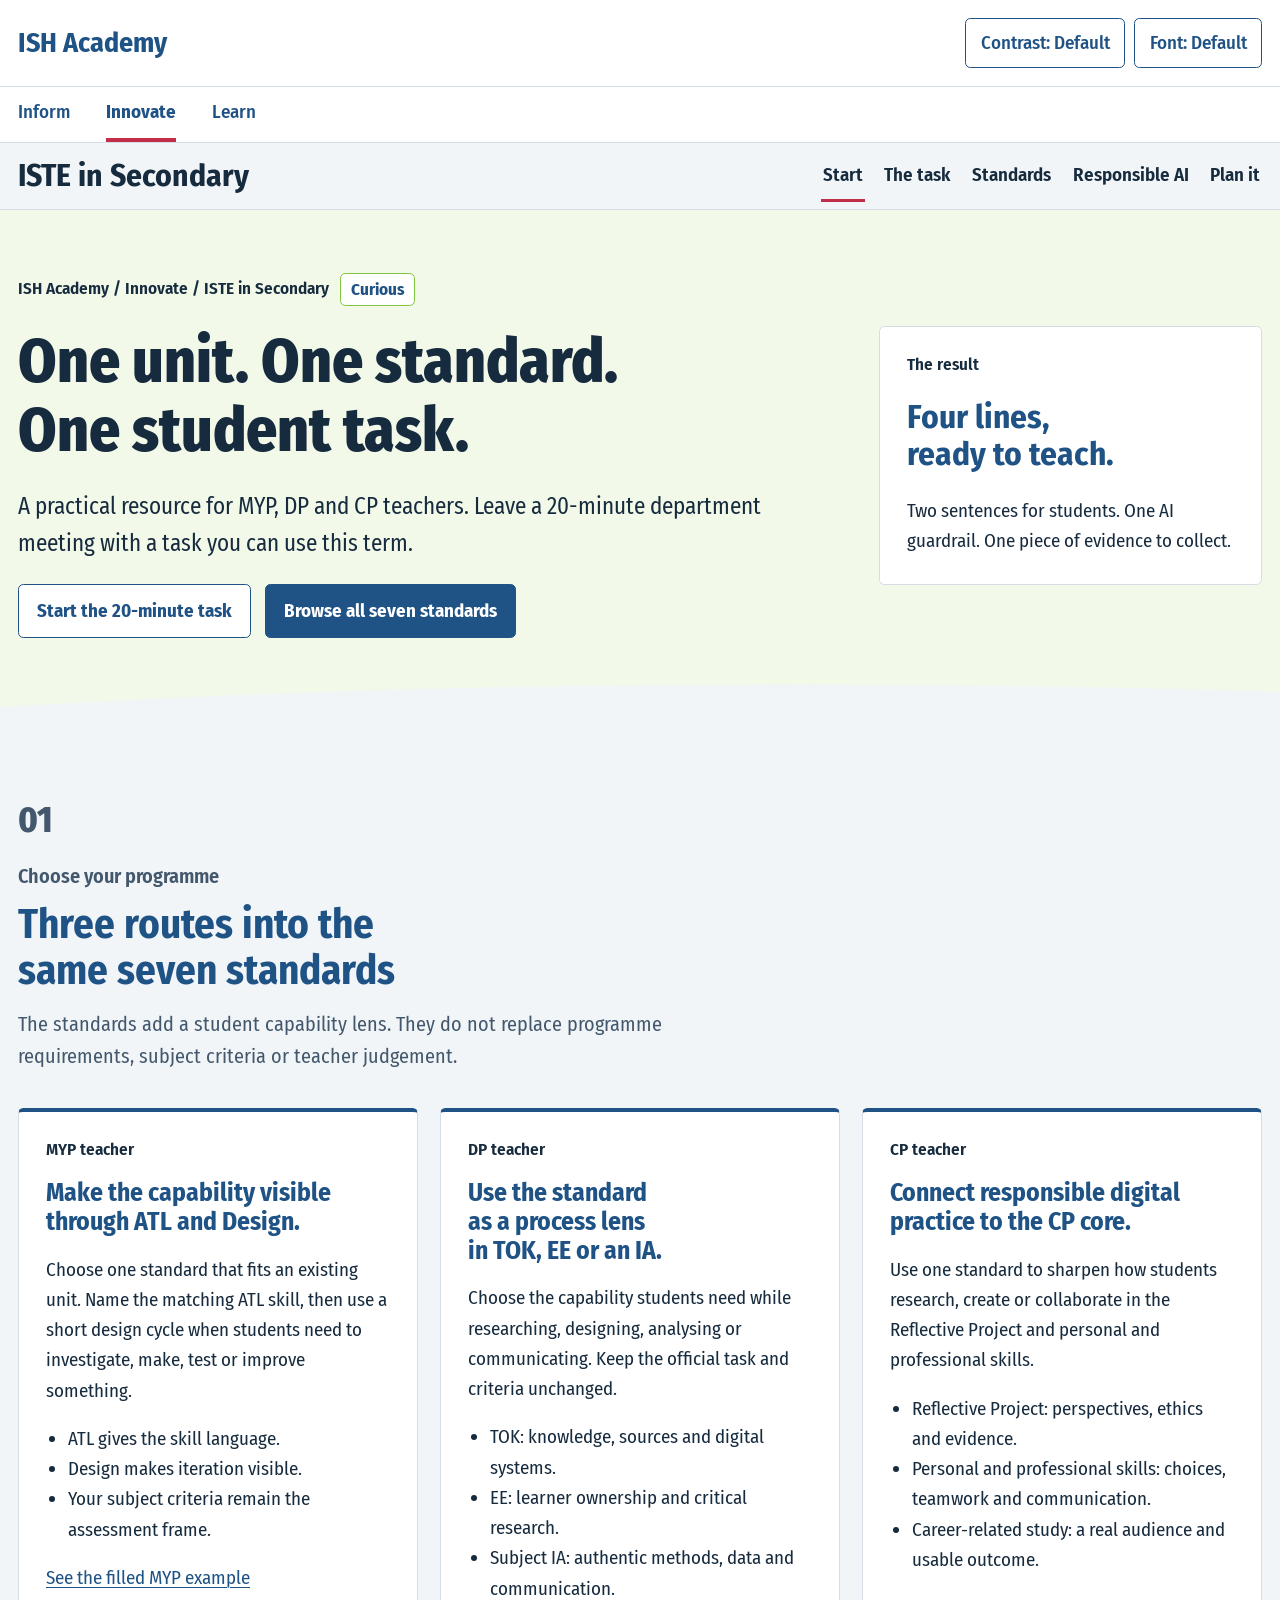
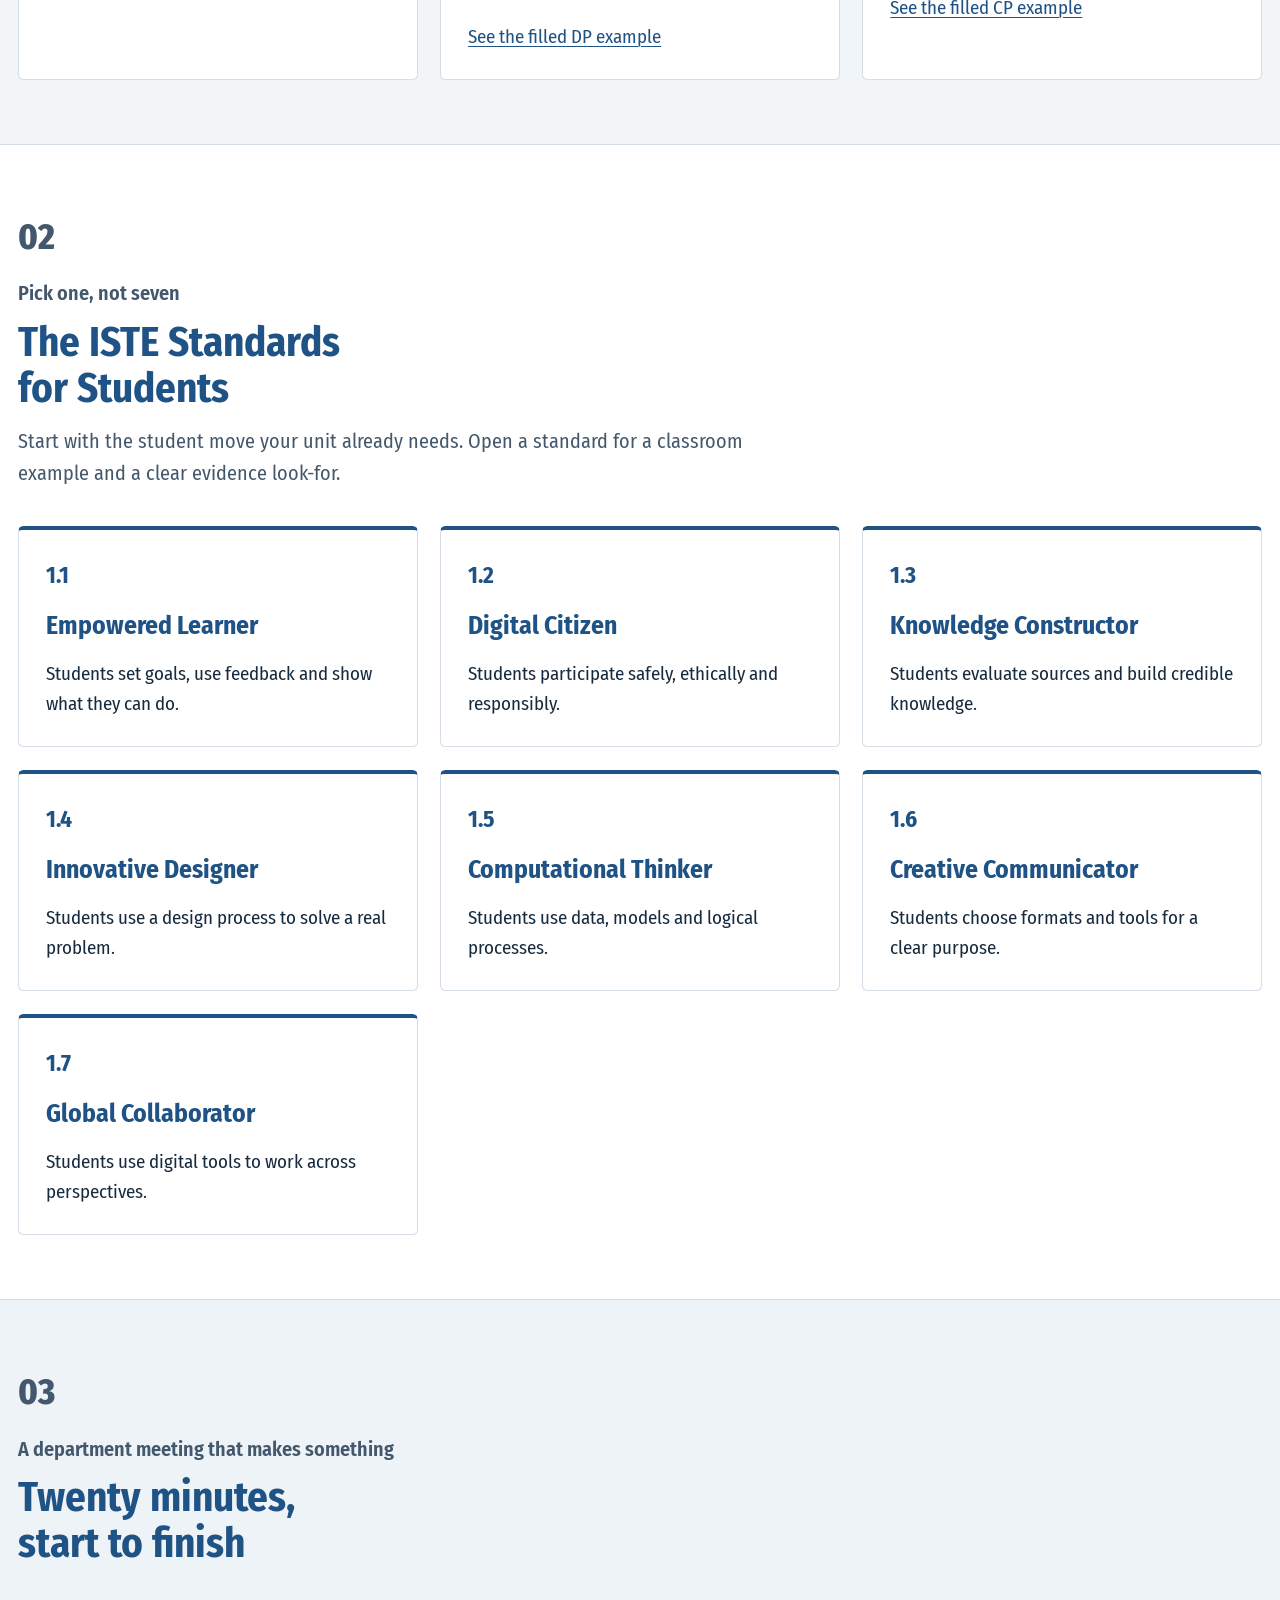
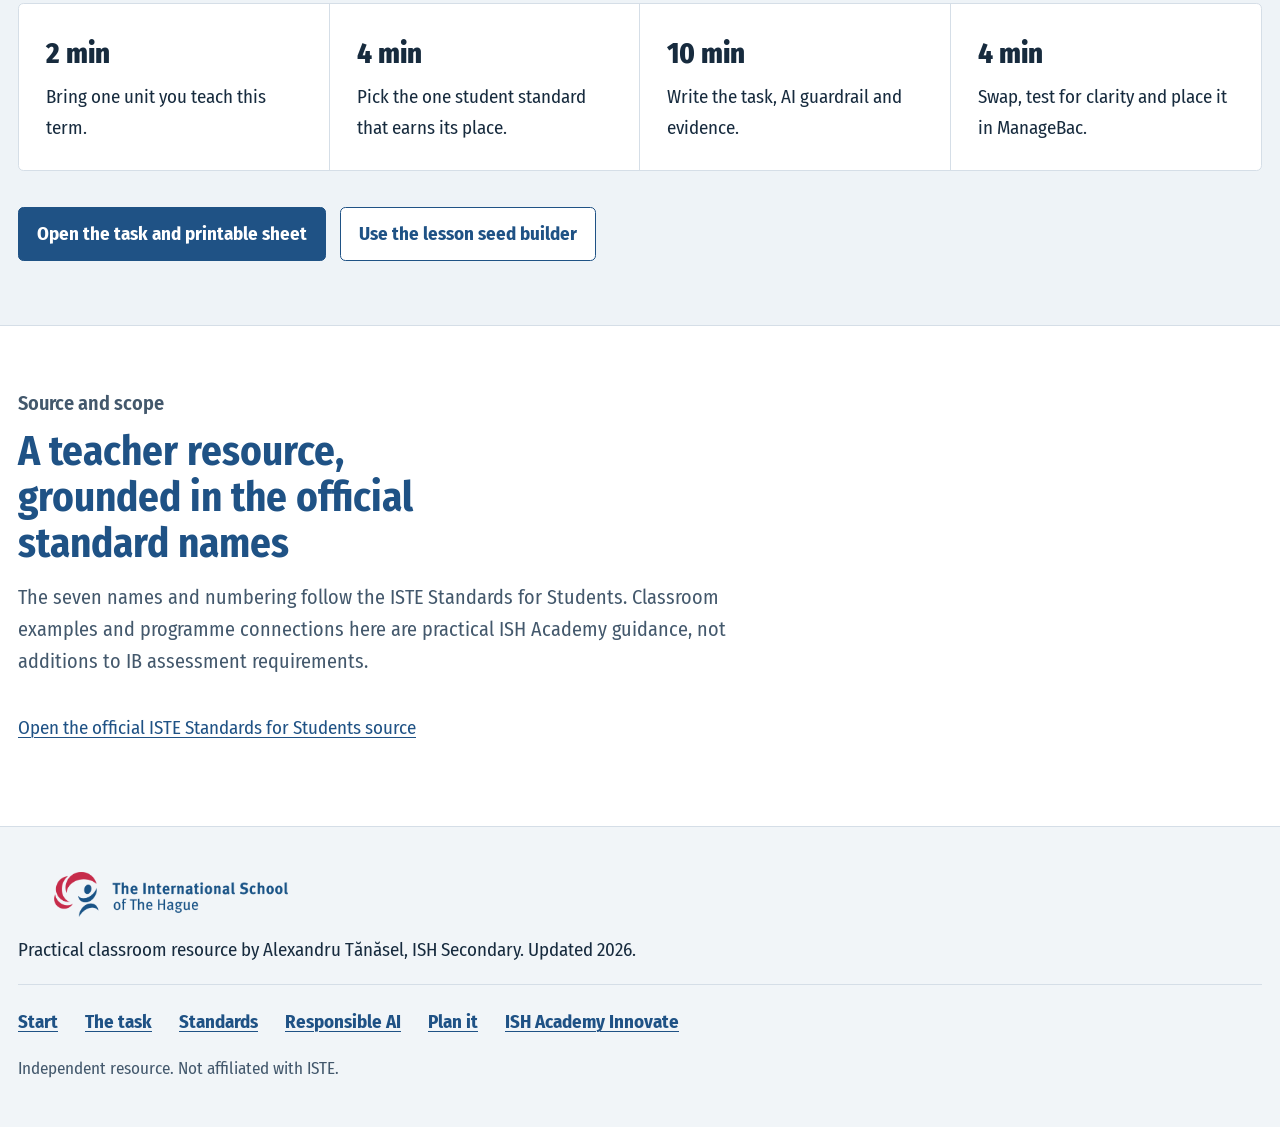
==== commit 78eaad73: "Restyle to the ISH Style Guide 2026 (Curious), kit 1.0.0 Guide colours and type through the vendored" ====
--- a/index.html
+++ b/index.html
@@ -1,5 +1,5 @@
 <!doctype html>
-<html lang="en">
+<html lang="en" data-commitment="curious">
 <head>
   <meta charset="utf-8">
   <meta name="viewport" content="width=device-width, initial-scale=1">
@@ -16,21 +16,24 @@
         if (localStorage.getItem("ishacademy:contrast") === "high") document.documentElement.setAttribute("data-contrast", "high");
         if (localStorage.getItem("ishacademy:font") === "dyslexic") document.documentElement.setAttribute("data-font", "dyslexic");
       } catch (error) {}
+      try {
+        if (window.self !== window.top) document.documentElement.classList.add("is-framed");
+      } catch (error) {
+        document.documentElement.classList.add("is-framed");
+      }
     }());
   </script>
   <link rel="icon" href="assets/favicon.svg" type="image/svg+xml">
-  <link rel="stylesheet" href="assets/styles.css?v=20260907a">
-  <script src="assets/app.js?v=20260907a" defer></script>
+  <link rel="stylesheet" href="assets/kit/ish-kit.css?v=20261001g">
+  <link rel="stylesheet" href="assets/styles.css?v=20261001g">
+  <script src="assets/app.js?v=20261001g" defer></script>
 </head>
 <body>
   <a class="skip-link" href="#main">Skip to content</a>
 
   <header class="academy-header">
     <div class="academy-top">
-      <a href="https://www.ish.academy/innovate/" target="_top" aria-label="ISH Academy Innovate home">
-        <img class="academy-wordmark" src="assets/brand/ish-academy-wordmark-white-crimson-c.png" alt="ISH Academy">
-      </a>
-      <img class="school-wordmark" src="assets/brand/ish-logo-horizontal-white.png" alt="International School of The Hague">
+      <a class="academy-brand" href="https://www.ish.academy/innovate/" target="_top">ISH Academy</a>
       <div class="reading-tools" role="group" aria-label="Reading preferences">
         <button class="reading-switch" type="button" data-ish-toggle="contrast" aria-pressed="false">Contrast: <span data-ish-state>Default</span></button>
         <button class="reading-switch" type="button" data-ish-toggle="font" aria-pressed="false">Font: <span data-ish-state>Default</span></button>
@@ -61,7 +64,7 @@
     <section class="hero">
       <div class="hero__inner shell">
         <div class="hero__copy">
-          <p class="eyebrow">ISH Academy / Innovate / ISTE in Secondary</p>
+          <div class="eyebrow-row"><p class="eyebrow">ISH Academy / Innovate / ISTE in Secondary</p><span class="value-pill">Curious</span></div>
           <h1>One unit. One standard. One student task.</h1>
           <p class="lede">A practical resource for MYP, DP and CP teachers. Leave a 20-minute department meeting with a task you can use this term.</p>
           <div class="button-row">
@@ -75,6 +78,7 @@
           <p>Two sentences for students. One AI guardrail. One piece of evidence to collect.</p>
         </aside>
       </div>
+      <svg class="hero-curve" aria-hidden="true" viewBox="0 0 1200 70" preserveAspectRatio="none"><path d="M0 42 Q540 -5 1200 22 L1200 70 L0 70Z" fill="currentColor"/></svg>
     </section>
 
     <section class="section section--surface" aria-labelledby="routes-title">
--- a/assets/kit/ish-kit.css
+++ b/assets/kit/ish-kit.css
@@ -0,0 +1,172 @@
+/* ISH tool kit v1.0.0 (1 Oct 2026). The ISH Style Guide (ISH Communications, 31 March 2026) for school tools and pages.
+   Build: python3 build_kit.py  ->  ish-kit.css (this file plus the generated @font-face block).
+   Use: link ish-kit.css, load ish-kit-prepaint.js in <head> and ish-kit.js before </body>.
+   Fonts: Meta Pro Condensed if the page also loads the Adobe kit (ish.academy only), otherwise the bundled Fira Sans
+   Condensed (exception E3, decided 1 Oct 2026). Never Adobe Fonts on pupil screens.
+   Colour story: ISH blue = links and actions, ISH red = where you are / focus / stop, green = Curious,
+   orange = Connected, purple = Compassionate (set html[data-commitment] or any element's data-commitment). */
+
+/* Fira Sans Condensed (SIL OFL 1.1, fonts/OFL-FiraSansCondensed.txt): Book 400 to Extra Bold 800. */
+@font-face{font-family:"Fira Sans Condensed";font-style:normal;font-weight:400;font-display:swap;src:url("fonts/fira-sans-condensed-latin-ext-400-normal.woff2") format("woff2");unicode-range:U+0100-02BA,U+02BD-02C5,U+02C7-02CC,U+02CE-02D7,U+02DD-02FF,U+0304,U+0308,U+0329,U+1D00-1DBF,U+1E00-1E9F,U+1EF2-1EFF,U+2020,U+20A0-20AB,U+20AD-20C0,U+2113,U+2C60-2C7F,U+A720-A7FF;}
+@font-face{font-family:"Fira Sans Condensed";font-style:normal;font-weight:500;font-display:swap;src:url("fonts/fira-sans-condensed-latin-ext-500-normal.woff2") format("woff2");unicode-range:U+0100-02BA,U+02BD-02C5,U+02C7-02CC,U+02CE-02D7,U+02DD-02FF,U+0304,U+0308,U+0329,U+1D00-1DBF,U+1E00-1E9F,U+1EF2-1EFF,U+2020,U+20A0-20AB,U+20AD-20C0,U+2113,U+2C60-2C7F,U+A720-A7FF;}
+@font-face{font-family:"Fira Sans Condensed";font-style:normal;font-weight:600;font-display:swap;src:url("fonts/fira-sans-condensed-latin-ext-600-normal.woff2") format("woff2");unicode-range:U+0100-02BA,U+02BD-02C5,U+02C7-02CC,U+02CE-02D7,U+02DD-02FF,U+0304,U+0308,U+0329,U+1D00-1DBF,U+1E00-1E9F,U+1EF2-1EFF,U+2020,U+20A0-20AB,U+20AD-20C0,U+2113,U+2C60-2C7F,U+A720-A7FF;}
+@font-face{font-family:"Fira Sans Condensed";font-style:normal;font-weight:700;font-display:swap;src:url("fonts/fira-sans-condensed-latin-ext-700-normal.woff2") format("woff2");unicode-range:U+0100-02BA,U+02BD-02C5,U+02C7-02CC,U+02CE-02D7,U+02DD-02FF,U+0304,U+0308,U+0329,U+1D00-1DBF,U+1E00-1E9F,U+1EF2-1EFF,U+2020,U+20A0-20AB,U+20AD-20C0,U+2113,U+2C60-2C7F,U+A720-A7FF;}
+@font-face{font-family:"Fira Sans Condensed";font-style:normal;font-weight:800;font-display:swap;src:url("fonts/fira-sans-condensed-latin-ext-800-normal.woff2") format("woff2");unicode-range:U+0100-02BA,U+02BD-02C5,U+02C7-02CC,U+02CE-02D7,U+02DD-02FF,U+0304,U+0308,U+0329,U+1D00-1DBF,U+1E00-1E9F,U+1EF2-1EFF,U+2020,U+20A0-20AB,U+20AD-20C0,U+2113,U+2C60-2C7F,U+A720-A7FF;}
+@font-face{font-family:"Fira Sans Condensed";font-style:italic;font-weight:400;font-display:swap;src:url("fonts/fira-sans-condensed-latin-ext-400-italic.woff2") format("woff2");unicode-range:U+0100-02BA,U+02BD-02C5,U+02C7-02CC,U+02CE-02D7,U+02DD-02FF,U+0304,U+0308,U+0329,U+1D00-1DBF,U+1E00-1E9F,U+1EF2-1EFF,U+2020,U+20A0-20AB,U+20AD-20C0,U+2113,U+2C60-2C7F,U+A720-A7FF;}
+@font-face{font-family:"Fira Sans Condensed";font-style:italic;font-weight:700;font-display:swap;src:url("fonts/fira-sans-condensed-latin-ext-700-italic.woff2") format("woff2");unicode-range:U+0100-02BA,U+02BD-02C5,U+02C7-02CC,U+02CE-02D7,U+02DD-02FF,U+0304,U+0308,U+0329,U+1D00-1DBF,U+1E00-1E9F,U+1EF2-1EFF,U+2020,U+20A0-20AB,U+20AD-20C0,U+2113,U+2C60-2C7F,U+A720-A7FF;}
+@font-face{font-family:"Fira Sans Condensed";font-style:normal;font-weight:400;font-display:swap;src:url("fonts/fira-sans-condensed-latin-400-normal.woff2") format("woff2");unicode-range:U+0000-00FF,U+0131,U+0152-0153,U+02BB-02BC,U+02C6,U+02DA,U+02DC,U+0304,U+0308,U+0329,U+2000-206F,U+20AC,U+2122,U+2191,U+2193,U+2212,U+2215,U+FEFF,U+FFFD;}
+@font-face{font-family:"Fira Sans Condensed";font-style:normal;font-weight:500;font-display:swap;src:url("fonts/fira-sans-condensed-latin-500-normal.woff2") format("woff2");unicode-range:U+0000-00FF,U+0131,U+0152-0153,U+02BB-02BC,U+02C6,U+02DA,U+02DC,U+0304,U+0308,U+0329,U+2000-206F,U+20AC,U+2122,U+2191,U+2193,U+2212,U+2215,U+FEFF,U+FFFD;}
+@font-face{font-family:"Fira Sans Condensed";font-style:normal;font-weight:600;font-display:swap;src:url("fonts/fira-sans-condensed-latin-600-normal.woff2") format("woff2");unicode-range:U+0000-00FF,U+0131,U+0152-0153,U+02BB-02BC,U+02C6,U+02DA,U+02DC,U+0304,U+0308,U+0329,U+2000-206F,U+20AC,U+2122,U+2191,U+2193,U+2212,U+2215,U+FEFF,U+FFFD;}
+@font-face{font-family:"Fira Sans Condensed";font-style:normal;font-weight:700;font-display:swap;src:url("fonts/fira-sans-condensed-latin-700-normal.woff2") format("woff2");unicode-range:U+0000-00FF,U+0131,U+0152-0153,U+02BB-02BC,U+02C6,U+02DA,U+02DC,U+0304,U+0308,U+0329,U+2000-206F,U+20AC,U+2122,U+2191,U+2193,U+2212,U+2215,U+FEFF,U+FFFD;}
+@font-face{font-family:"Fira Sans Condensed";font-style:normal;font-weight:800;font-display:swap;src:url("fonts/fira-sans-condensed-latin-800-normal.woff2") format("woff2");unicode-range:U+0000-00FF,U+0131,U+0152-0153,U+02BB-02BC,U+02C6,U+02DA,U+02DC,U+0304,U+0308,U+0329,U+2000-206F,U+20AC,U+2122,U+2191,U+2193,U+2212,U+2215,U+FEFF,U+FFFD;}
+@font-face{font-family:"Fira Sans Condensed";font-style:italic;font-weight:400;font-display:swap;src:url("fonts/fira-sans-condensed-latin-400-italic.woff2") format("woff2");unicode-range:U+0000-00FF,U+0131,U+0152-0153,U+02BB-02BC,U+02C6,U+02DA,U+02DC,U+0304,U+0308,U+0329,U+2000-206F,U+20AC,U+2122,U+2191,U+2193,U+2212,U+2215,U+FEFF,U+FFFD;}
+@font-face{font-family:"Fira Sans Condensed";font-style:italic;font-weight:700;font-display:swap;src:url("fonts/fira-sans-condensed-latin-700-italic.woff2") format("woff2");unicode-range:U+0000-00FF,U+0131,U+0152-0153,U+02BB-02BC,U+02C6,U+02DA,U+02DC,U+0304,U+0308,U+0329,U+2000-206F,U+20AC,U+2122,U+2191,U+2193,U+2212,U+2215,U+FEFF,U+FFFD;}
+/* OpenDyslexic (SIL OFL 1.1): the Font reading mode (exception E1). */
+@font-face{font-family:"OpenDyslexic";font-style:normal;font-weight:400;font-display:swap;src:url("fonts/OpenDyslexic-Regular.woff2") format("woff2");}
+@font-face{font-family:"OpenDyslexic";font-style:normal;font-weight:700;font-display:swap;src:url("fonts/OpenDyslexic-Bold.woff2") format("woff2");}
+
+:root {
+  --ish-red: #c22e48; --ish-blue: #1f5285; --ish-green: #80c63f; --ish-orange: #f58220; --ish-purple: #8763ab;
+  --ish-ext-dark-yellow: #f8b126; --ish-ext-pink: #f19eae; --ish-ext-dark-green: #007041;
+  --ish-ink: #172b3e; --ish-muted: #43586c; --ish-rule: #d5dee7; --ish-surface: #f1f5f8; --ish-paper: #ffffff;
+  --ish-tint-blue: #eef3f7; --ish-tint-red: #fbf0f2; --ish-tint-green: #f2f9e9; --ish-tint-orange: #fff3e8; --ish-tint-purple: #f5f0f8;
+  --ish-text: var(--ish-ink); --ish-link: var(--ish-blue); --ish-action: var(--ish-blue); --ish-on-action: #ffffff;
+  --ish-here: var(--ish-red); --ish-focus: var(--ish-red); --ish-stop: var(--ish-red); --ish-on-stop: #ffffff;
+  --ish-accent: var(--ish-blue); --ish-accent-tint: var(--ish-tint-blue); --ish-on-accent: #ffffff;
+  --ish-font: "Fira Sans Condensed", sans-serif; /* bundled; pages that load the Adobe kit set html[data-ish-font="meta"] */
+  --ish-font-dyslexic: "OpenDyslexic", sans-serif;
+  --ish-font-mono: ui-monospace, "SFMono-Regular", Menlo, Consolas, monospace;
+  --ish-weight-book: 400; --ish-weight-medium: 500; --ish-weight-semi: 600; --ish-weight-bold: 700; --ish-weight-extra: 800;
+  --ish-tracking: 0; --ish-line-body: 1.6; --ish-line-heading: 1.2;
+  --ish-radius: 0.3rem; --ish-radius-panel: 1.4rem 0.5rem 2.6rem 0.5rem; --ish-rule-width: 1px; --ish-touch: 2.75rem;
+  --ish-content: 66rem; --ish-gutter: clamp(1rem, 3vw, 2rem);
+}
+html[data-ish-font="meta"] { --ish-font: "ff-meta-web-pro-condensed", "Fira Sans Condensed", sans-serif; }
+[data-commitment="curious"] { --ish-accent: var(--ish-green); --ish-accent-tint: var(--ish-tint-green); --ish-on-accent: var(--ish-ink); }
+[data-commitment="connected"] { --ish-accent: var(--ish-orange); --ish-accent-tint: var(--ish-tint-orange); --ish-on-accent: var(--ish-ink); }
+[data-commitment="compassionate"] { --ish-accent: var(--ish-purple); --ish-accent-tint: var(--ish-tint-purple); --ish-on-accent: #ffffff; }
+
+/* Base */
+html { color: var(--ish-text); background: var(--ish-paper); font-family: var(--ish-font); font-weight: var(--ish-weight-book);
+  letter-spacing: var(--ish-tracking); line-height: var(--ish-line-body); -webkit-text-size-adjust: 100%; }
+body { margin: 0; }
+h1, h2, h3, h4 { line-height: var(--ish-line-heading); font-weight: var(--ish-weight-bold); letter-spacing: 0; text-transform: none; }
+a { color: var(--ish-link); text-underline-offset: 0.15em; }
+p, li, td, th, dd, dt, figcaption, label, summary { overflow-wrap: anywhere; }
+:focus-visible { outline: 3px solid var(--ish-focus); outline-offset: 2px; }
+.ish-sr-only { position: absolute !important; width: 1px; height: 1px; padding: 0; margin: -1px; overflow: hidden; clip: rect(0 0 0 0); white-space: nowrap; border: 0; }
+.ish-shell { max-width: var(--ish-content); margin: 0 auto; padding: 0 var(--ish-gutter); }
+.ish-skip { position: absolute; left: -999px; top: 0; }
+.ish-skip:focus { left: 0.5rem; top: 0.5rem; z-index: 50; background: var(--ish-paper); padding: 0.5rem 0.75rem; border-radius: var(--ish-radius); }
+
+/* Masthead: tool name as plain text (no tool logos), reading switches, optional Style menu */
+.ish-masthead { background: var(--ish-paper); border-bottom: var(--ish-rule-width) solid var(--ish-rule); }
+.ish-masthead__inner { display: flex; flex-wrap: wrap; align-items: center; justify-content: space-between; gap: 0.75rem; padding-top: 0.75rem; padding-bottom: 0.75rem; }
+.ish-masthead__name { margin: 0; font-size: 1.5rem; font-weight: var(--ish-weight-bold); color: var(--ish-blue); text-decoration: none; }
+.ish-masthead__name small { display: block; font-size: 0.95rem; font-weight: var(--ish-weight-book); color: var(--ish-muted); }
+.ish-masthead__tools { display: flex; flex-wrap: wrap; gap: 0.5rem; align-items: center; }
+.ish-back { font-size: 1rem; }
+
+/* Staff navigation: Inform | Innovate | Learn (never on pupil screens) */
+.ish-sections { display: flex; gap: 1.5rem; flex-wrap: wrap; padding: 0 var(--ish-gutter); max-width: var(--ish-content); margin: 0 auto; }
+.ish-sections a { display: inline-block; padding: 0.6rem 0; color: var(--ish-text); text-decoration: none; border-bottom: 4px solid transparent; font-weight: var(--ish-weight-medium); }
+.ish-sections a[aria-current="page"] { border-bottom-color: var(--ish-here); color: var(--ish-blue); }
+
+/* Switches and Style menu */
+.ish-switch, .ish-style select { font: inherit; min-height: var(--ish-touch); padding: 0.3rem 0.8rem; background: var(--ish-paper);
+  color: var(--ish-blue); border: 1px solid var(--ish-blue); border-radius: var(--ish-radius); cursor: pointer; }
+.ish-switch[aria-pressed="true"] { background: var(--ish-blue); color: #ffffff; }
+.ish-style { display: inline-flex; gap: 0.4rem; align-items: center; }
+
+/* Hero with the guide's soft curve (one corner a little higher) */
+.ish-hero { position: relative; background: var(--ish-accent-tint); padding: 2rem 0 3.25rem; }
+.ish-hero--blue { background: var(--ish-blue); color: #ffffff; }
+.ish-hero h1 { margin: 0 0 0.5rem; font-size: clamp(2rem, 4vw, 3rem); font-weight: var(--ish-weight-extra); }
+.ish-hero p { margin: 0; max-width: 46rem; font-size: 1.15rem; }
+.ish-curve { position: absolute; left: 0; right: 0; bottom: -1px; width: 100%; height: 2.75rem; display: block; color: var(--ish-paper); }
+
+/* Value pill: the word always travels with the colour */
+.ish-pill { display: inline-block; padding: 0.05rem 0.55rem; border-radius: var(--ish-radius); background: var(--ish-accent-tint);
+  border: 1px solid var(--ish-accent); color: var(--ish-text); font-weight: var(--ish-weight-semi); font-size: 0.95rem; }
+
+/* Cards */
+.ish-grid { display: grid; gap: 1rem; grid-template-columns: repeat(auto-fit, minmax(min(16rem, 100%), 1fr)); }
+.ish-card { background: var(--ish-paper); border: 1px solid var(--ish-rule); border-top: 5px solid var(--ish-accent);
+  border-radius: var(--ish-radius); padding: 1rem; }
+.ish-card h2, .ish-card h3 { margin-top: 0; }
+
+/* Buttons: blue acts, red only for stop or irreversible steps */
+.ish-btn { display: inline-flex; align-items: center; justify-content: center; gap: 0.4rem; box-sizing: border-box; min-height: var(--ish-touch);
+  padding: 0.55rem 1rem; font: inherit; font-weight: var(--ish-weight-semi); border-radius: var(--ish-radius); border: 1px solid var(--ish-action);
+  background: var(--ish-action); color: var(--ish-on-action); text-decoration: none; cursor: pointer; }
+.ish-btn + .ish-btn { margin-left: 0.5rem; }
+.ish-actions { display: flex; flex-wrap: wrap; gap: 0.5rem; align-items: center; }
+.ish-actions .ish-btn + .ish-btn { margin-left: 0; }
+.ish-btn--quiet { background: var(--ish-paper); color: var(--ish-action); }
+.ish-btn--stop { background: var(--ish-stop); border-color: var(--ish-stop); color: var(--ish-on-stop); }
+.ish-btn[disabled], .ish-btn[aria-disabled="true"] { opacity: 1; background: var(--ish-surface); border-color: var(--ish-rule); color: var(--ish-muted); cursor: not-allowed; }
+
+/* Forms */
+.ish-field { display: grid; gap: 0.35rem; margin: 0.75rem 0; }
+.ish-input, .ish-select, .ish-textarea { font: inherit; padding: 0.5rem 0.65rem; border: 1px solid var(--ish-muted); border-radius: var(--ish-radius);
+  background: var(--ish-paper); color: var(--ish-text); min-height: var(--ish-touch); box-sizing: border-box; max-width: 100%; }
+.ish-field .ish-input, .ish-field .ish-select, .ish-field .ish-textarea { width: 100%; }
+.ish-input--code { font-family: var(--ish-font-mono); font-size: 1.4rem; letter-spacing: 0; text-transform: none; max-width: 14ch; } /* exception E4 */
+
+/* Guided steps (pickers and tutorials): neutral numbers, red marks where you are */
+.ish-steps { list-style: none; display: flex; flex-wrap: wrap; gap: 0.5rem; padding: 0; margin: 1rem 0; counter-reset: ish-step; }
+.ish-steps li { counter-increment: ish-step; display: flex; align-items: center; gap: 0.45rem; padding: 0.35rem 0.7rem 0.35rem 0.35rem;
+  border: 1px solid var(--ish-rule); border-radius: var(--ish-radius); background: var(--ish-paper); color: var(--ish-muted); }
+.ish-steps li::before { content: counter(ish-step); display: inline-grid; place-items: center; width: 1.6rem; height: 1.6rem; border-radius: 50%;
+  background: var(--ish-surface); color: var(--ish-text); font-weight: var(--ish-weight-bold); }
+.ish-steps li[aria-current="step"] { color: var(--ish-text); border-color: var(--ish-here); border-bottom-width: 3px; }
+.ish-steps li[data-done="true"]::before { content: "\2713"; background: var(--ish-blue); color: #ffffff; }
+
+/* Results: icon and word first; blue go, neutral not yet, red stop (decision D2) */
+.ish-result { display: grid; grid-template-columns: auto 1fr; gap: 0.25rem 0.75rem; align-items: start; padding: 1rem;
+  border-radius: var(--ish-radius); border: 1px solid var(--ish-rule); background: var(--ish-paper); color: var(--ish-text); }
+.ish-result__icon { grid-row: span 2; display: inline-grid; place-items: center; width: 2.4rem; height: 2.4rem; border-radius: 50%;
+  border: 2px solid currentColor; font-weight: var(--ish-weight-extra); font-size: 1.3rem; line-height: 1; }
+.ish-result__word { margin: 0; font-size: 1.5rem; font-weight: var(--ish-weight-extra); }
+.ish-result p { margin: 0; }
+.ish-result[data-status="go"] { background: var(--ish-blue); border-color: var(--ish-blue); color: #ffffff; }
+.ish-result[data-status="go"] a { color: #ffffff; }
+.ish-result[data-status="wait"] { background: var(--ish-paper); border-color: var(--ish-muted); color: var(--ish-text); }
+.ish-result[data-status="stop"] { background: var(--ish-red); border-color: var(--ish-red); color: #ffffff; }
+.ish-result[data-status="stop"] a { color: #ffffff; }
+
+/* Notes */
+.ish-note { border-left: 4px solid var(--ish-accent); background: var(--ish-accent-tint); padding: 0.75rem 1rem; border-radius: var(--ish-radius); }
+
+/* Footer: school logo bottom right; slogan or tagline, never both */
+.ish-footer { margin-top: 2rem; border-top: var(--ish-rule-width) solid var(--ish-rule); }
+.ish-footer__inner { display: flex; flex-wrap: wrap; align-items: center; justify-content: space-between; gap: 1rem; padding-top: 1rem; padding-bottom: 1.25rem; }
+.ish-footer__brand { display: flex; flex-wrap: wrap; align-items: center; gap: 1rem; margin-left: auto; }
+.ish-footer__brand img { height: 2.6rem; width: auto; }
+.ish-footer a { color: var(--ish-link); }
+
+/* Reading mode E1: high contrast */
+html[data-contrast="high"] {
+  --ish-text: #000000; --ish-link: #0000cc; --ish-action: #000000; --ish-on-action: #ffffff; --ish-here: #000000; --ish-focus: #000000;
+  --ish-stop: #000000; --ish-on-stop: #ffffff; --ish-accent: #000000; --ish-accent-tint: #ffffff; --ish-on-accent: #ffffff;
+  --ish-muted: #000000; --ish-rule: #000000; --ish-surface: #ffffff; --ish-rule-width: 2px;
+}
+html[data-contrast="high"] [data-commitment] { --ish-accent: #000000; --ish-accent-tint: #ffffff; --ish-on-accent: #ffffff; }
+html[data-contrast="high"] .ish-masthead__name, html[data-contrast="high"] .ish-sections a[aria-current="page"] { color: #000000; }
+html[data-contrast="high"] .ish-hero--blue { background: #000000; }
+html[data-contrast="high"] .ish-pill { background: #ffffff; color: #000000; border: 2px solid #000000; }
+html[data-contrast="high"] .ish-switch, html[data-contrast="high"] .ish-style select { color: #000000; border: 2px solid #000000; }
+html[data-contrast="high"] .ish-switch[aria-pressed="true"] { background: #000000; color: #ffffff; }
+html[data-contrast="high"] .ish-result[data-status="go"] { background: #000000; color: #ffffff; border: 2px solid #000000; }
+html[data-contrast="high"] .ish-result[data-status="wait"] { background: #ffffff; color: #000000; border: 3px dashed #000000; }
+html[data-contrast="high"] .ish-result[data-status="stop"] { background: #ffffff; color: #000000; border: 3px solid #000000; }
+html[data-contrast="high"] .ish-result a { color: inherit; }
+html[data-contrast="high"] .ish-steps li::before { background: #ffffff; border: 2px solid #000000; }
+html[data-contrast="high"] .ish-steps li[data-done="true"]::before { background: #000000; color: #ffffff; }
+
+/* Reading mode E1: dyslexia font */
+html[data-font="dyslexic"] { --ish-font: var(--ish-font-dyslexic); --ish-tracking: 0.05em; --ish-line-body: 1.78; }
+html[data-font="dyslexic"] em, html[data-font="dyslexic"] i { font-style: normal; font-weight: var(--ish-weight-bold); }
+
+@media (prefers-reduced-motion: reduce) { *, *::before, *::after { animation-duration: 0.01ms !important; transition-duration: 0.01ms !important; scroll-behavior: auto !important; } }
+@media print { .ish-switch, .ish-style, .ish-sections { display: none; } .ish-result { border: 2px solid #000000 !important; background: #ffffff !important; color: #000000 !important; } }
--- a/assets/styles.css
+++ b/assets/styles.css
@@ -1,30 +1,15 @@
-@import url("https://fonts.googleapis.com/css2?family=Atkinson+Hyperlegible:ital,wght@0,400;0,700;1,400;1,700&family=Fjalla+One&family=Source+Sans+3:ital,wght@0,400;0,600;0,700;0,800;1,400;1,700&display=swap");
+/* ISTE in Secondary on the ISH Style Guide (ISH Communications, 31 March 2026), 1 Oct 2026.
+   Built on the ISH tool kit 1.0.0 in assets/kit (fonts, tokens, reading modes); load ish-kit.css first.
+   Value: Curious (green), as on its Innovate card, with the word. Blue = links and actions, red = where you are
+   and focus. Fira Sans Condensed is self-hosted by the kit (exception E3): no Google Fonts call.
+   When the site is framed inside ISH Academy (html.is-framed) it hides its own Academy header and footer branding. */
 
 :root {
-  --ink: #111111;
-  --paper: #ffffff;
-  --surface: #faf7ef;
-  --surface-raised: #fffdf8;
-  --muted: #57534e;
-  --blue: #005287;
-  --crimson: #d30d44;
-  --lime: #b3d234;
-  --orange: #f26648;
-  --purple: #9b56a2;
-  --tint-blue: #d9e7f0;
-  --tint-crimson: #fadce4;
-  --tint-lime: #eef5d0;
-  --tint-orange: #fde2da;
-  --tint-purple: #eaddec;
-  --rule: #111111;
-  --on-solid: #ffffff;
-  --font-display: "Fjalla One", sans-serif;
-  --font-body: "Source Sans 3", sans-serif;
-  --font-readable: "Atkinson Hyperlegible", sans-serif;
-  --content: 78rem;
+  --content: 72rem;
   --measure: 66ch;
-  --border: 2px solid var(--rule);
-  --shadow: 0.32rem 0.32rem 0 var(--rule);
+  --line: var(--ish-rule-width) solid var(--ish-rule);
+  --radius: var(--ish-radius);
+  --heading: var(--ish-blue);
   --space-1: 0.25rem;
   --space-2: 0.5rem;
   --space-3: 0.75rem;
@@ -35,34 +20,15 @@
   --space-8: 2.5rem;
   --space-9: 3rem;
   --space-10: 4rem;
-  --section: clamp(3.5rem, 7vw, 6.5rem);
+  --section: clamp(2.5rem, 5vw, 4.5rem);
   --ease: cubic-bezier(0.22, 1, 0.36, 1);
 }
 
 :root[data-contrast="high"] {
-  --ink: #000000;
-  --paper: #ffffff;
-  --surface: #ffffff;
-  --surface-raised: #ffffff;
-  --muted: #000000;
-  --blue: #000000;
-  --crimson: #000000;
-  --lime: #ffffff;
-  --orange: #ffffff;
-  --purple: #000000;
-  --tint-blue: #ffffff;
-  --tint-crimson: #ffffff;
-  --tint-lime: #ffffff;
-  --tint-orange: #ffffff;
-  --tint-purple: #ffffff;
-  --rule: #000000;
-  --border: 3px solid #000000;
-  --shadow: 0.35rem 0.35rem 0 #000000;
+  --heading: #000000;
 }
 
 :root[data-font="dyslexic"] {
-  --font-display: var(--font-readable);
-  --font-body: var(--font-readable);
   --measure: 60ch;
 }
 
@@ -80,16 +46,9 @@
 body {
   min-width: 320px;
   margin: 0;
-  color: var(--ink);
-  background: var(--paper);
-  font-family: var(--font-body);
+  color: var(--ish-text);
+  background: var(--ish-paper);
   font-size: 1.05rem;
-  line-height: 1.58;
-  text-rendering: optimizeLegibility;
-}
-
-:root[data-font="dyslexic"] body {
-  line-height: 1.72;
 }
 
 button,
@@ -113,42 +72,41 @@
 }
 
 a {
-  color: var(--blue);
+  color: var(--ish-link);
+  text-decoration-thickness: 1px;
+  text-underline-offset: 0.18rem;
+}
+
+a:hover {
   text-decoration-thickness: 2px;
-  text-underline-offset: 0.18rem;
-}
-
-a:hover {
-  color: var(--crimson);
-}
-
-:focus-visible {
-  outline: 4px solid var(--purple);
-  outline-offset: 3px;
 }
 
 h1,
 h2,
 h3,
 .display {
-  max-width: 20ch;
-  margin: 0;
-  font-family: var(--font-display);
-  font-weight: 400;
-  line-height: 1.02;
+  max-width: 22ch;
+  margin: 0;
+  font-weight: var(--ish-weight-bold);
+  line-height: 1.12;
   text-wrap: balance;
+  overflow-wrap: break-word;
+  hyphens: auto;
 }
 
 h1 {
-  font-size: clamp(3rem, 7vw, 6.3rem);
+  font-size: clamp(2.3rem, 5vw, 3.4rem);
+  font-weight: var(--ish-weight-extra);
 }
 
 h2 {
-  font-size: clamp(2.1rem, 4.2vw, 4rem);
+  font-size: clamp(1.75rem, 3.2vw, 2.5rem);
+  color: var(--heading);
 }
 
 h3 {
-  font-size: clamp(1.45rem, 2.2vw, 2rem);
+  font-size: clamp(1.3rem, 2vw, 1.6rem);
+  color: var(--heading);
 }
 
 p,
@@ -167,9 +125,10 @@
   top: 0.5rem;
   left: 0.5rem;
   padding: 0.65rem 1rem;
-  border: var(--border);
-  background: var(--paper);
-  color: var(--ink);
+  border: var(--line);
+  border-radius: var(--radius);
+  background: var(--ish-paper);
+  color: var(--ish-text);
   transform: translateY(-180%);
 }
 
@@ -189,170 +148,174 @@
   border: 0;
 }
 
+/* ISH Academy header, the same look as ish.academy (hidden when framed there) */
 .academy-header {
   position: relative;
   z-index: 20;
-  border-bottom: var(--border);
-  background: var(--paper);
+  background: var(--ish-paper);
 }
 
 .academy-top {
-  display: grid;
-  grid-template-columns: minmax(12rem, 1fr) auto auto;
+  display: flex;
+  flex-wrap: wrap;
   align-items: center;
-  gap: var(--space-6);
-  min-height: 4.2rem;
-  padding: 0.75rem max(1rem, calc((100vw - var(--content)) / 2));
-  background: var(--blue);
-}
-
-.academy-wordmark {
-  width: clamp(11rem, 19vw, 15rem);
+  justify-content: space-between;
+  gap: var(--space-4);
+  padding: 1rem max(1rem, calc((100vw - var(--content)) / 2));
+}
+
+.academy-brand {
+  color: var(--ish-blue);
+  font-size: 1.55rem;
+  font-weight: var(--ish-weight-bold);
+  line-height: 1.2;
+  text-decoration: none;
+}
+
+.academy-brand small {
+  display: block;
+  margin-top: 0.2rem;
+  font-size: 0.85rem;
+  font-weight: var(--ish-weight-medium);
 }
 
 .school-wordmark {
-  width: clamp(10rem, 17vw, 13rem);
+  display: none;
 }
 
 .reading-tools {
   display: flex;
   flex-wrap: wrap;
   justify-content: end;
-  gap: 0.7rem;
+  gap: 0.5rem;
 }
 
 .reading-switch,
 .menu-toggle {
-  min-height: 2.75rem;
-  padding: 0.55rem 0.82rem;
-  border: var(--border);
-  border-radius: 0;
-  background: var(--paper);
-  box-shadow: 0.2rem 0.2rem 0 var(--rule);
-  color: var(--ink);
-  font-weight: 800;
+  min-height: var(--ish-touch);
+  padding: 0.45rem 0.8rem;
+  border: 1px solid var(--ish-blue);
+  border-radius: var(--radius);
+  background: var(--ish-paper);
+  color: var(--ish-blue);
+  font-weight: var(--ish-weight-medium);
   cursor: pointer;
 }
 
-.reading-switch::before {
-  content: "○";
-  margin-right: 0.45rem;
-}
-
-.reading-switch[aria-pressed="true"]::before {
-  content: "●";
+.reading-switch[aria-pressed="true"] {
+  background: var(--ish-blue);
+  color: #ffffff;
+}
+
+:root[data-contrast="high"] .academy-brand {
+  color: #000000;
+}
+
+:root[data-contrast="high"] .reading-switch,
+:root[data-contrast="high"] .menu-toggle {
+  border: 2px solid #000000;
+  color: #000000;
+}
+
+:root[data-contrast="high"] .reading-switch[aria-pressed="true"] {
+  background: #000000;
+  color: #ffffff;
 }
 
 .academy-sections {
-  display: grid;
-  grid-template-columns: repeat(3, minmax(0, 1fr));
-  border-top: var(--border);
-  border-bottom: var(--border);
+  display: flex;
+  flex-wrap: wrap;
+  gap: 0 2rem;
+  padding-inline: max(1rem, calc((100vw - var(--content)) / 2));
+  border-top: var(--line);
+  border-bottom: var(--line);
 }
 
 .academy-sections a {
-  min-width: 0;
-  padding: 0.55rem 0.75rem;
-  border-right: var(--border);
-  color: var(--ink);
-  font-family: var(--font-display);
-  font-size: 1.25rem;
-  text-align: center;
+  padding: 0.6rem 0;
+  border-bottom: 4px solid transparent;
+  color: var(--ish-blue);
+  font-weight: var(--ish-weight-medium);
   text-decoration: none;
 }
 
-.academy-sections a:last-child {
-  border-right: 0;
-}
-
 .academy-sections a[aria-current="page"] {
-  background: var(--crimson);
-  color: var(--on-solid);
-}
-
-:root[data-contrast="high"] .academy-sections a[aria-current="page"] {
-  text-decoration: underline;
-  text-decoration-thickness: 3px;
-}
-
+  border-bottom-color: var(--ish-here);
+  font-weight: var(--ish-weight-bold);
+}
+
+:root[data-contrast="high"] .academy-sections a {
+  color: #000000;
+}
+
+/* The resource's own bar: tool name as plain text, red marks the page you are on */
 .resource-bar {
-  background: var(--surface);
+  background: var(--ish-surface);
+  border-bottom: var(--line);
 }
 
 .resource-bar__inner {
   display: flex;
+  flex-wrap: wrap;
   align-items: center;
   justify-content: space-between;
-  gap: var(--space-5);
-  min-height: 4rem;
-  padding-block: 0.55rem;
+  gap: var(--space-2) var(--space-5);
+  min-height: 3.6rem;
+  padding-block: 0.4rem;
 }
 
 .resource-mark {
-  color: var(--ink);
-  font-family: var(--font-display);
-  font-size: clamp(1.55rem, 3vw, 2.2rem);
+  color: var(--ish-text);
+  font-size: clamp(1.35rem, 2.6vw, 1.75rem);
+  font-weight: var(--ish-weight-bold);
   text-decoration: none;
 }
 
 .resource-mark strong {
-  color: var(--crimson);
-  font-weight: 400;
+  font-weight: var(--ish-weight-bold);
 }
 
 .resource-nav {
   display: flex;
   align-items: center;
   justify-content: end;
-  gap: 0.2rem;
+  gap: 0.2rem 1rem;
 }
 
 .resource-nav a {
-  padding: 0.55rem 0.7rem;
-  color: var(--ink);
-  font-weight: 700;
+  padding: 0.5rem 0.1rem;
+  border-bottom: 3px solid transparent;
+  color: var(--ish-text);
+  font-weight: var(--ish-weight-semi);
   text-decoration: none;
 }
 
+.resource-nav a:hover {
+  color: var(--ish-link);
+}
+
 .resource-nav a[aria-current="page"] {
-  background: var(--ink);
-  color: var(--paper);
+  border-bottom-color: var(--ish-here);
 }
 
 .menu-toggle {
   display: none;
 }
 
+/* Hero: the value's tint and the guide's soft curve */
 .hero {
   position: relative;
   isolation: isolate;
-  overflow: hidden;
-  border-bottom: var(--border);
-  background-color: var(--blue);
-  background-image: linear-gradient(rgba(255,255,255,0.11) 1px, transparent 1px), linear-gradient(90deg, rgba(255,255,255,0.11) 1px, transparent 1px);
-  background-size: 2.4rem 2.4rem;
-  color: #ffffff;
-}
-
-.hero::after {
-  position: absolute;
-  z-index: -1;
-  top: -30%;
-  right: 8%;
-  width: 12rem;
-  height: 170%;
-  background: var(--crimson);
-  content: "";
-  transform: rotate(-7deg);
+  background: var(--ish-accent-tint);
+  color: var(--ish-text);
 }
 
 .hero__inner {
   display: grid;
   grid-template-columns: minmax(0, 1.35fr) minmax(17rem, 0.65fr);
-  gap: clamp(2rem, 6vw, 6rem);
+  gap: clamp(2rem, 5vw, 4.5rem);
   align-items: center;
-  min-height: 31rem;
-  padding-block: clamp(3rem, 7vw, 6.5rem);
+  padding-block: clamp(2.25rem, 5vw, 3.5rem) clamp(4rem, 7vw, 5.5rem);
 }
 
 .hero__copy,
@@ -364,6 +327,56 @@
 .hero__copy p,
 .hero__aside p {
   margin: 0;
+}
+
+.hero-curve {
+  position: absolute;
+  right: 0;
+  bottom: -1px;
+  left: 0;
+  width: 100%;
+  height: 3rem;
+  color: var(--ish-paper);
+  pointer-events: none;
+}
+
+.hero:has(+ .section--surface) .hero-curve {
+  color: var(--ish-surface);
+}
+
+.hero:has(+ .section--blue) .hero-curve {
+  color: var(--ish-tint-blue);
+}
+
+:root[data-contrast="high"] .hero {
+  border-bottom: 2px solid #000000;
+}
+
+:root[data-contrast="high"] .hero .hero-curve {
+  color: #ffffff;
+}
+
+.eyebrow-row {
+  display: flex;
+  flex-wrap: wrap;
+  align-items: center;
+  gap: 0.6rem;
+}
+
+.value-pill {
+  display: inline-block;
+  padding: 0.1rem 0.55rem;
+  border: 1px solid var(--ish-accent);
+  border-radius: var(--radius);
+  background: var(--ish-paper);
+  color: var(--ish-blue);
+  font-size: 0.95rem;
+  font-weight: var(--ish-weight-bold);
+}
+
+:root[data-contrast="high"] .value-pill {
+  border: 2px solid #000000;
+  color: #000000;
 }
 
 .eyebrow,
@@ -371,34 +384,34 @@
 .chip {
   width: fit-content;
   margin: 0;
-  font-size: 0.9rem;
-  font-weight: 800;
-  letter-spacing: 0.11em;
-  line-height: 1.25;
-  text-transform: uppercase;
+  font-size: 0.95rem;
+  font-weight: var(--ish-weight-semi);
+  letter-spacing: 0;
+  line-height: 1.3;
+  text-transform: none;
 }
 
 .lede {
-  font-size: clamp(1.2rem, 2vw, 1.45rem);
+  font-size: clamp(1.15rem, 1.8vw, 1.35rem);
 }
 
 .hero__aside {
   padding: var(--space-6);
-  border: var(--border);
-  background: var(--paper);
-  box-shadow: var(--shadow);
-  color: var(--ink);
+  border: var(--line);
+  border-radius: var(--radius);
+  background: var(--ish-paper);
+  color: var(--ish-text);
 }
 
 .hero__aside h2 {
-  font-size: clamp(2rem, 3vw, 3rem);
+  font-size: clamp(1.6rem, 2.6vw, 2.2rem);
 }
 
 .button-row,
 .prompt-actions {
   display: flex;
   flex-wrap: wrap;
-  gap: var(--space-4);
+  gap: var(--space-3);
   align-items: center;
 }
 
@@ -406,73 +419,74 @@
   display: inline-flex;
   align-items: center;
   justify-content: center;
-  min-height: 3rem;
-  padding: 0.72rem 1rem;
-  border: var(--border);
-  border-radius: 0;
-  box-shadow: var(--shadow);
-  font-weight: 800;
+  min-height: var(--ish-touch);
+  padding: 0.6rem 1rem;
+  border: 1px solid var(--ish-action);
+  border-radius: var(--radius);
+  font-weight: var(--ish-weight-bold);
   text-decoration: none;
   cursor: pointer;
-  transition: transform 160ms var(--ease), box-shadow 160ms var(--ease);
 }
 
 .button:hover,
 .button:focus-visible {
-  color: inherit;
-  box-shadow: 0.5rem 0.5rem 0 var(--rule);
-  transform: translate(-0.15rem, -0.15rem);
+  text-decoration: underline;
 }
 
 .button--primary {
-  background: var(--crimson);
-  color: var(--on-solid);
-}
-
-.button--light {
-  background: var(--paper);
-  color: var(--ink);
-}
-
+  background: var(--ish-action);
+  color: var(--ish-on-action);
+}
+
+.button--primary:hover {
+  color: var(--ish-on-action);
+}
+
+.button--light,
 .button--ghost {
-  background: var(--surface-raised);
-  color: var(--ink);
-}
-
-:root[data-contrast="high"] .button--primary {
-  background: #000000;
-  color: #ffffff;
-}
-
+  background: var(--ish-paper);
+  color: var(--ish-action);
+}
+
+:root[data-contrast="high"] .button--light,
+:root[data-contrast="high"] .button--ghost {
+  border-width: 2px;
+}
+
+/* Sections */
 .section {
   padding-block: var(--section);
-  border-bottom: var(--border);
+  border-bottom: var(--line);
 }
 
 .section--surface {
-  background: var(--surface);
+  background: var(--ish-surface);
 }
 
 .section--blue {
-  background: var(--tint-blue);
+  background: var(--ish-tint-blue);
+}
+
+:root[data-contrast="high"] .section--blue {
+  background: #ffffff;
 }
 
 .section-heading {
   display: grid;
   gap: var(--space-3);
-  margin-bottom: var(--space-8);
+  margin-bottom: var(--space-7);
 }
 
 .section-heading p {
   margin: 0;
-  color: var(--muted);
-  font-size: 1.15rem;
+  color: var(--ish-muted);
+  font-size: 1.12rem;
 }
 
 .section-number {
-  color: var(--crimson);
-  font-family: var(--font-display);
-  font-size: 3rem;
+  color: var(--ish-muted);
+  font-size: 2rem;
+  font-weight: var(--ish-weight-extra);
 }
 
 .route-grid,
@@ -482,7 +496,7 @@
 .checks-grid {
   display: grid;
   grid-template-columns: repeat(3, minmax(0, 1fr));
-  gap: var(--space-6);
+  gap: var(--space-5);
 }
 
 .card,
@@ -496,9 +510,9 @@
   position: relative;
   min-width: 0;
   padding: var(--space-6);
-  border: var(--border);
-  background: var(--surface-raised);
-  box-shadow: var(--shadow);
+  border: var(--line);
+  border-radius: var(--radius);
+  background: var(--ish-paper);
 }
 
 .card,
@@ -516,16 +530,11 @@
   margin-bottom: 0;
 }
 
-.card--myp {
-  border-top: 0.8rem solid var(--lime);
-}
-
-.card--dp {
-  border-top: 0.8rem solid var(--orange);
-}
-
+/* Programmes are named in words (the card label), never coded with the value colours */
+.card--myp,
+.card--dp,
 .card--cp {
-  border-top: 0.8rem solid var(--purple);
+  border-top: 4px solid var(--ish-blue);
 }
 
 .route-grid .card ul {
@@ -534,42 +543,46 @@
 }
 
 .standard-card {
-  color: var(--ink);
+  border-top: 4px solid var(--ish-blue);
+  color: var(--ish-text);
   text-decoration: none;
 }
 
 .standard-card:hover {
-  color: var(--ink);
-  transform: translate(-0.12rem, -0.12rem);
-}
-
-.standard-card:nth-child(3n+1) {
-  border-top: 0.65rem solid var(--lime);
-}
-
-.standard-card:nth-child(3n+2) {
-  border-top: 0.65rem solid var(--orange);
-}
-
-.standard-card:nth-child(3n) {
-  border-top: 0.65rem solid var(--purple);
+  border-color: var(--ish-blue);
+  background: var(--ish-tint-blue);
+  color: var(--ish-text);
+}
+
+:root[data-contrast="high"] .card--myp,
+:root[data-contrast="high"] .card--dp,
+:root[data-contrast="high"] .card--cp,
+:root[data-contrast="high"] .standard-card {
+  border-top-color: #000000;
+}
+
+:root[data-contrast="high"] .standard-card:hover {
+  background: #ffffff;
 }
 
 .standard-number {
-  font-family: var(--font-display);
-  font-size: 1.45rem;
+  color: var(--heading);
+  font-size: 1.3rem;
+  font-weight: var(--ish-weight-bold);
 }
 
 .meeting-grid {
   display: grid;
   grid-template-columns: repeat(4, minmax(0, 1fr));
-  border: var(--border);
+  border: var(--line);
+  border-radius: var(--radius);
+  background: var(--ish-paper);
 }
 
 .meeting-step {
   min-width: 0;
   padding: var(--space-6);
-  border-right: var(--border);
+  border-right: var(--line);
 }
 
 .meeting-step:last-child {
@@ -579,18 +592,28 @@
 .meeting-step strong {
   display: block;
   margin-bottom: 0.3rem;
-  font-family: var(--font-display);
-  font-size: 2rem;
+  font-size: 1.6rem;
+  font-weight: var(--ish-weight-extra);
 }
 
 .task-quote {
   margin: 0;
-  padding: var(--space-7);
-  border: var(--border);
-  background: var(--tint-crimson);
-  box-shadow: var(--shadow);
-  font-size: clamp(1.35rem, 2.6vw, 2rem);
-  font-weight: 700;
+  padding: var(--space-6) var(--space-7);
+  border-left: 4px solid var(--ish-blue);
+  border-radius: var(--radius);
+  background: var(--ish-paper);
+  font-size: clamp(1.25rem, 2.3vw, 1.7rem);
+  font-weight: var(--ish-weight-semi);
+}
+
+.section--surface .task-quote,
+.section--blue .task-quote {
+  background: var(--ish-paper);
+}
+
+:root[data-contrast="high"] .task-quote {
+  border: 2px solid #000000;
+  border-left-width: 6px;
 }
 
 .task-quote p {
@@ -607,7 +630,7 @@
 
 .task-steps {
   display: grid;
-  gap: var(--space-5);
+  gap: var(--space-4);
   margin: 0;
   padding: 0;
   counter-reset: task-step;
@@ -617,10 +640,11 @@
 .task-steps li {
   position: relative;
   max-width: none;
-  min-height: 5rem;
-  padding: var(--space-5) var(--space-5) var(--space-5) 5rem;
-  border: var(--border);
-  background: var(--paper);
+  min-height: 4.5rem;
+  padding: var(--space-5) var(--space-5) var(--space-5) 4.6rem;
+  border: var(--line);
+  border-radius: var(--radius);
+  background: var(--ish-paper);
   counter-increment: task-step;
 }
 
@@ -631,13 +655,14 @@
   left: 0;
   display: grid;
   place-items: center;
-  width: 3.7rem;
-  border-right: var(--border);
-  background: var(--blue);
-  color: #ffffff;
+  width: 3.4rem;
+  border-right: var(--line);
+  border-radius: var(--radius) 0 0 var(--radius);
+  background: var(--ish-surface);
+  color: var(--ish-text);
   content: counter(task-step, decimal-leading-zero);
-  font-family: var(--font-display);
-  font-size: 1.6rem;
+  font-size: 1.35rem;
+  font-weight: var(--ish-weight-extra);
 }
 
 .task-steps p {
@@ -646,12 +671,12 @@
 
 .print-sheet {
   background: #ffffff;
-  color: #111111;
+  color: var(--ish-text);
 }
 
 .print-sheet h2,
 .print-sheet h3 {
-  color: #111111;
+  color: var(--ish-text);
 }
 
 .worksheet-field {
@@ -665,7 +690,7 @@
 
 .write-lines {
   min-height: 3.4rem;
-  background: repeating-linear-gradient(to bottom, transparent 0, transparent 1.55rem, #9a9a9a 1.58rem, #9a9a9a 1.64rem);
+  background: repeating-linear-gradient(to bottom, transparent 0, transparent 1.55rem, var(--ish-muted) 1.58rem, var(--ish-muted) 1.62rem);
 }
 
 .example-card h3 {
@@ -679,7 +704,7 @@
 }
 
 .example-card dt {
-  font-weight: 800;
+  font-weight: var(--ish-weight-bold);
 }
 
 .example-card dd {
@@ -687,9 +712,16 @@
 }
 
 .note {
-  padding: var(--space-6);
-  border-left: 0.7rem solid var(--blue);
-  background: var(--tint-blue);
+  padding: var(--space-5) var(--space-6);
+  border-left: 4px solid var(--ish-blue);
+  border-radius: var(--radius);
+  background: var(--ish-tint-blue);
+}
+
+:root[data-contrast="high"] .note {
+  border: 2px solid #000000;
+  border-left-width: 6px;
+  background: #ffffff;
 }
 
 .note > :first-child {
@@ -702,27 +734,34 @@
 
 .standard-detail-list {
   display: grid;
-  gap: var(--space-6);
+  gap: var(--space-5);
 }
 
 .standard-detail {
   display: grid;
-  grid-template-columns: 6rem minmax(0, 1fr);
+  grid-template-columns: 5rem minmax(0, 1fr);
   gap: var(--space-6);
   align-items: start;
   padding: var(--space-6);
-  border: var(--border);
-  background: var(--surface-raised);
+  border: var(--line);
+  border-radius: var(--radius);
+  background: var(--ish-paper);
 }
 
 .standard-detail__number {
   display: grid;
   place-items: center;
-  min-height: 5rem;
-  background: var(--crimson);
-  color: #ffffff;
-  font-family: var(--font-display);
-  font-size: 2rem;
+  min-height: 4.5rem;
+  border-radius: var(--radius);
+  background: var(--ish-tint-blue);
+  color: var(--heading);
+  font-size: 1.8rem;
+  font-weight: var(--ish-weight-extra);
+}
+
+:root[data-contrast="high"] .standard-detail__number {
+  border: 2px solid #000000;
+  background: #ffffff;
 }
 
 .standard-detail__body {
@@ -736,14 +775,15 @@
 
 .evidence-line {
   padding-top: var(--space-4);
-  border-top: var(--border);
-  color: var(--muted);
+  border-top: var(--line);
+  color: var(--ish-muted);
 }
 
 .lens-card {
   padding: var(--space-5);
-  border: var(--border);
-  background: var(--paper);
+  border: var(--line);
+  border-radius: var(--radius);
+  background: var(--ish-paper);
 }
 
 .lens-card h3,
@@ -754,12 +794,14 @@
 .guardrail {
   display: grid;
   grid-template-columns: repeat(3, minmax(0, 1fr));
-  border: var(--border);
+  border: var(--line);
+  border-radius: var(--radius);
+  background: var(--ish-paper);
 }
 
 .guardrail > div {
   padding: var(--space-6);
-  border-right: var(--border);
+  border-right: var(--line);
 }
 
 .guardrail > div:last-child {
@@ -769,8 +811,8 @@
 .guardrail strong {
   display: block;
   margin-bottom: 0.45rem;
-  font-family: var(--font-display);
-  font-size: 1.7rem;
+  font-size: 1.45rem;
+  font-weight: var(--ish-weight-extra);
 }
 
 .checks-grid {
@@ -779,8 +821,9 @@
 
 .check-card {
   padding: var(--space-6);
-  border: var(--border);
-  background: var(--surface-raised);
+  border: var(--line);
+  border-radius: var(--radius);
+  background: var(--ish-paper);
 }
 
 .check-card h3 {
@@ -796,12 +839,14 @@
   display: grid;
   grid-template-columns: repeat(3, minmax(0, 1fr));
   margin-bottom: var(--space-6);
-  border: var(--border);
+  border: var(--line);
+  border-radius: var(--radius);
+  background: var(--ish-paper);
 }
 
 .plan-steps span {
   padding: var(--space-4);
-  border-right: var(--border);
+  border-right: var(--line);
 }
 
 .plan-steps span:last-child {
@@ -816,7 +861,7 @@
 
 .programme-label,
 .field-group label {
-  font-weight: 800;
+  font-weight: var(--ish-weight-bold);
 }
 
 .programme-options,
@@ -827,18 +872,28 @@
 }
 
 .programme-option {
-  min-height: 3.2rem;
-  padding: 0.7rem;
-  border: var(--border);
-  border-radius: 0;
-  background: var(--paper);
+  min-height: 3rem;
+  padding: 0.65rem;
+  border: 1px solid var(--ish-muted);
+  border-radius: var(--radius);
+  background: var(--ish-paper);
   cursor: pointer;
 }
 
+.programme-option:hover {
+  border-color: var(--ish-blue);
+  background: var(--ish-tint-blue);
+}
+
 .programme-option[aria-checked="true"] {
-  background: var(--blue);
-  color: #ffffff;
-  font-weight: 800;
+  border-color: var(--ish-action);
+  background: var(--ish-action);
+  color: var(--ish-on-action);
+  font-weight: var(--ish-weight-bold);
+}
+
+:root[data-contrast="high"] .programme-option {
+  border: 2px solid #000000;
 }
 
 .form-grid {
@@ -858,17 +913,23 @@
 .field-group select,
 .prompt-output {
   width: 100%;
-  min-height: 3.1rem;
-  padding: 0.65rem;
-  border: var(--border);
-  border-radius: 0;
-  background: var(--paper);
+  min-height: 3rem;
+  padding: 0.6rem;
+  border: 1px solid var(--ish-muted);
+  border-radius: var(--radius);
+  background: var(--ish-paper);
+}
+
+:root[data-contrast="high"] .field-group input,
+:root[data-contrast="high"] .field-group select,
+:root[data-contrast="high"] .prompt-output {
+  border: 2px solid #000000;
 }
 
 .tool-error {
   min-height: 1.7rem;
-  color: #9c082f;
-  font-weight: 700;
+  color: var(--ish-stop);
+  font-weight: var(--ish-weight-bold);
 }
 
 .plan-results {
@@ -878,7 +939,7 @@
 .result-grid {
   display: grid;
   grid-template-columns: repeat(2, minmax(0, 1fr));
-  gap: var(--space-6);
+  gap: var(--space-5);
 }
 
 .activity-card,
@@ -895,10 +956,11 @@
 
 .standard-chip {
   width: fit-content;
-  padding: 0.3rem 0.5rem;
-  border: var(--border);
-  background: var(--tint-lime);
-  font-weight: 800;
+  padding: 0.2rem 0.55rem;
+  border: var(--line);
+  border-radius: var(--radius);
+  background: var(--ish-surface);
+  font-weight: var(--ish-weight-bold);
 }
 
 .prompt-output {
@@ -907,12 +969,13 @@
 }
 
 .tool-note {
-  color: var(--muted);
-}
-
+  color: var(--ish-muted);
+}
+
+/* Footer: school logo bottom right */
 .academy-footer {
-  padding-block: var(--space-9);
-  background: var(--surface);
+  padding-block: var(--space-8);
+  background: var(--ish-surface);
 }
 
 .footer-branding {
@@ -923,7 +986,7 @@
 }
 
 .footer-academy {
-  width: min(100%, 14rem);
+  width: min(100%, 12rem);
 }
 
 .footer-school {
@@ -939,39 +1002,50 @@
   flex-wrap: wrap;
   gap: var(--space-3) var(--space-6);
   padding-top: var(--space-5);
-  border-top: var(--border);
+  border-top: var(--line);
 }
 
 .footer-links a {
-  font-weight: 700;
+  font-weight: var(--ish-weight-bold);
 }
 
 .footer-note {
   margin-bottom: 0;
-  color: var(--muted);
+  color: var(--ish-muted);
   font-size: 0.95rem;
 }
 
+/* Framed inside ISH Academy (page 1032): that page already shows the Academy header, switches and school logo */
+html.is-framed .academy-top,
+html.is-framed .academy-sections,
+html.is-framed .footer-branding {
+  display: none;
+}
+
+html.is-framed .academy-footer {
+  padding-block: var(--space-6);
+}
+
 .enter > * {
-  animation: ish-enter 560ms var(--ease) both;
+  animation: ish-enter 420ms var(--ease) both;
 }
 
 .enter > *:nth-child(2) {
-  animation-delay: 90ms;
+  animation-delay: 70ms;
 }
 
 .enter > *:nth-child(3) {
-  animation-delay: 180ms;
+  animation-delay: 140ms;
 }
 
 .enter > *:nth-child(4) {
-  animation-delay: 270ms;
+  animation-delay: 210ms;
 }
 
 @keyframes ish-enter {
   from {
     opacity: 0;
-    transform: translateY(1rem);
+    transform: translateY(0.75rem);
   }
   to {
     opacity: 1;
@@ -987,40 +1061,29 @@
   .enter > * {
     animation: none;
   }
-
-  .button {
-    transition: none;
-  }
 }
 
 @media (max-width: 900px) {
-  .academy-top {
-    grid-template-columns: 1fr auto;
-  }
-
-  .school-wordmark {
-    display: none;
-  }
-
   .resource-bar__inner {
     position: relative;
   }
 
   .menu-toggle {
     display: inline-flex;
+    align-items: center;
   }
 
   .resource-nav {
     position: absolute;
     z-index: 30;
-    top: calc(100% + 2px);
+    top: calc(100% + 1px);
     right: 0;
     left: 0;
     display: none;
     padding: var(--space-4);
-    border: var(--border);
-    background: var(--paper);
-    box-shadow: var(--shadow);
+    border: var(--line);
+    border-radius: var(--radius);
+    background: var(--ish-paper);
   }
 
   .resource-nav.is-open {
@@ -1034,11 +1097,7 @@
   .hero__inner,
   .task-work,
   .result-grid {
-    grid-template-columns: 1fr;
-  }
-
-  .hero__inner {
-    min-height: auto;
+    grid-template-columns: minmax(0, 1fr);
   }
 
   .route-grid,
@@ -1057,7 +1116,7 @@
   }
 
   .meeting-step:nth-child(-n+2) {
-    border-bottom: var(--border);
+    border-bottom: var(--line);
   }
 }
 
@@ -1067,33 +1126,20 @@
   }
 
   .academy-top {
-    grid-template-columns: 1fr;
-    gap: 0.7rem;
-  }
-
-  .academy-wordmark {
-    width: 11rem;
+    padding-inline: 0.8rem;
+  }
+
+  .academy-sections {
+    padding-inline: 0.8rem;
+    gap: 0 1.4rem;
   }
 
   .reading-tools {
     justify-content: start;
   }
 
-  .reading-switch {
-    flex: 1 1 9rem;
-  }
-
-  .academy-sections a {
-    padding-inline: 0.35rem;
-    font-size: 1.05rem;
-  }
-
   h1 {
-    font-size: clamp(2.8rem, 16vw, 4.2rem);
-  }
-
-  .hero::after {
-    right: -4rem;
+    font-size: clamp(2.1rem, 10vw, 2.8rem);
   }
 
   .hero__aside {
@@ -1109,13 +1155,13 @@
   .programme-options,
   .form-grid,
   .plan-steps {
-    grid-template-columns: 1fr;
+    grid-template-columns: minmax(0, 1fr);
   }
 
   .guardrail > div,
   .plan-steps span {
     border-right: 0;
-    border-bottom: var(--border);
+    border-bottom: var(--line);
   }
 
   .guardrail > div:last-child,
@@ -1124,22 +1170,22 @@
   }
 
   .standard-detail {
-    grid-template-columns: 1fr;
+    grid-template-columns: minmax(0, 1fr);
   }
 
   .standard-detail__number {
-    min-height: 3.5rem;
+    min-height: 3.2rem;
   }
 
   .meeting-grid {
-    grid-template-columns: 1fr;
+    grid-template-columns: minmax(0, 1fr);
   }
 
   .meeting-step,
   .meeting-step:nth-child(2),
   .meeting-step:nth-child(-n+2) {
     border-right: 0;
-    border-bottom: var(--border);
+    border-bottom: var(--line);
   }
 
   .meeting-step:last-child {
@@ -1147,15 +1193,15 @@
   }
 
   .task-steps li {
-    padding-left: 4.4rem;
+    padding-left: 4rem;
   }
 
   .task-steps li::before {
-    width: 3.2rem;
+    width: 3rem;
   }
 
   .footer-branding {
-    grid-template-columns: 1fr;
+    grid-template-columns: minmax(0, 1fr);
   }
 }
 
@@ -1169,7 +1215,6 @@
   body {
     background: #ffffff !important;
     color: #000000 !important;
-    font-family: Arial, sans-serif !important;
     font-size: 11pt;
   }
 
@@ -1196,17 +1241,17 @@
     width: 100%;
     min-height: 257mm;
     padding: 8mm;
-    border: 2px solid #000000;
-    box-shadow: none;
+    border: 1px solid #000000;
+    border-radius: 0;
     break-inside: avoid;
   }
 
   .print-sheet h2 {
-    font-family: Arial, sans-serif;
     font-size: 22pt;
   }
 
   .write-lines {
     min-height: 27mm;
-  }
-}
+    background: repeating-linear-gradient(to bottom, transparent 0, transparent 1.55rem, #000000 1.58rem, #000000 1.61rem);
+  }
+}
